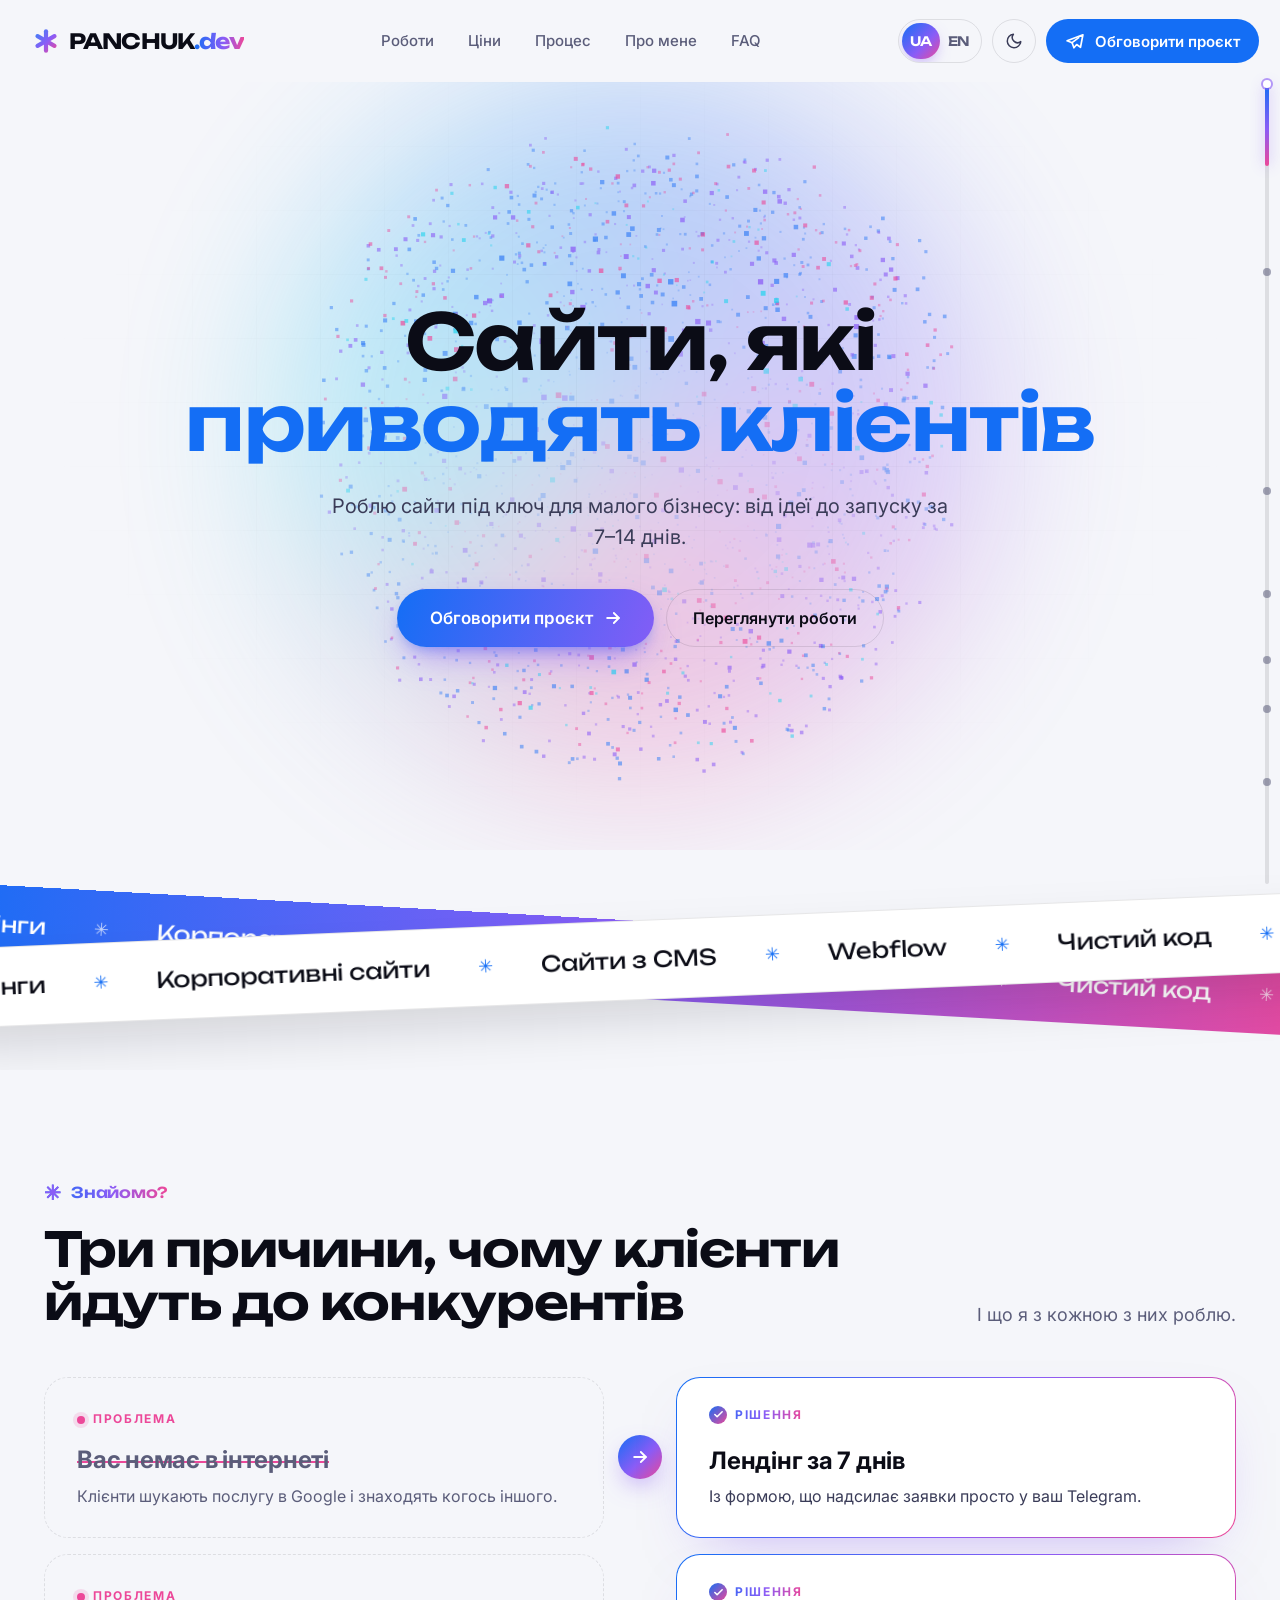
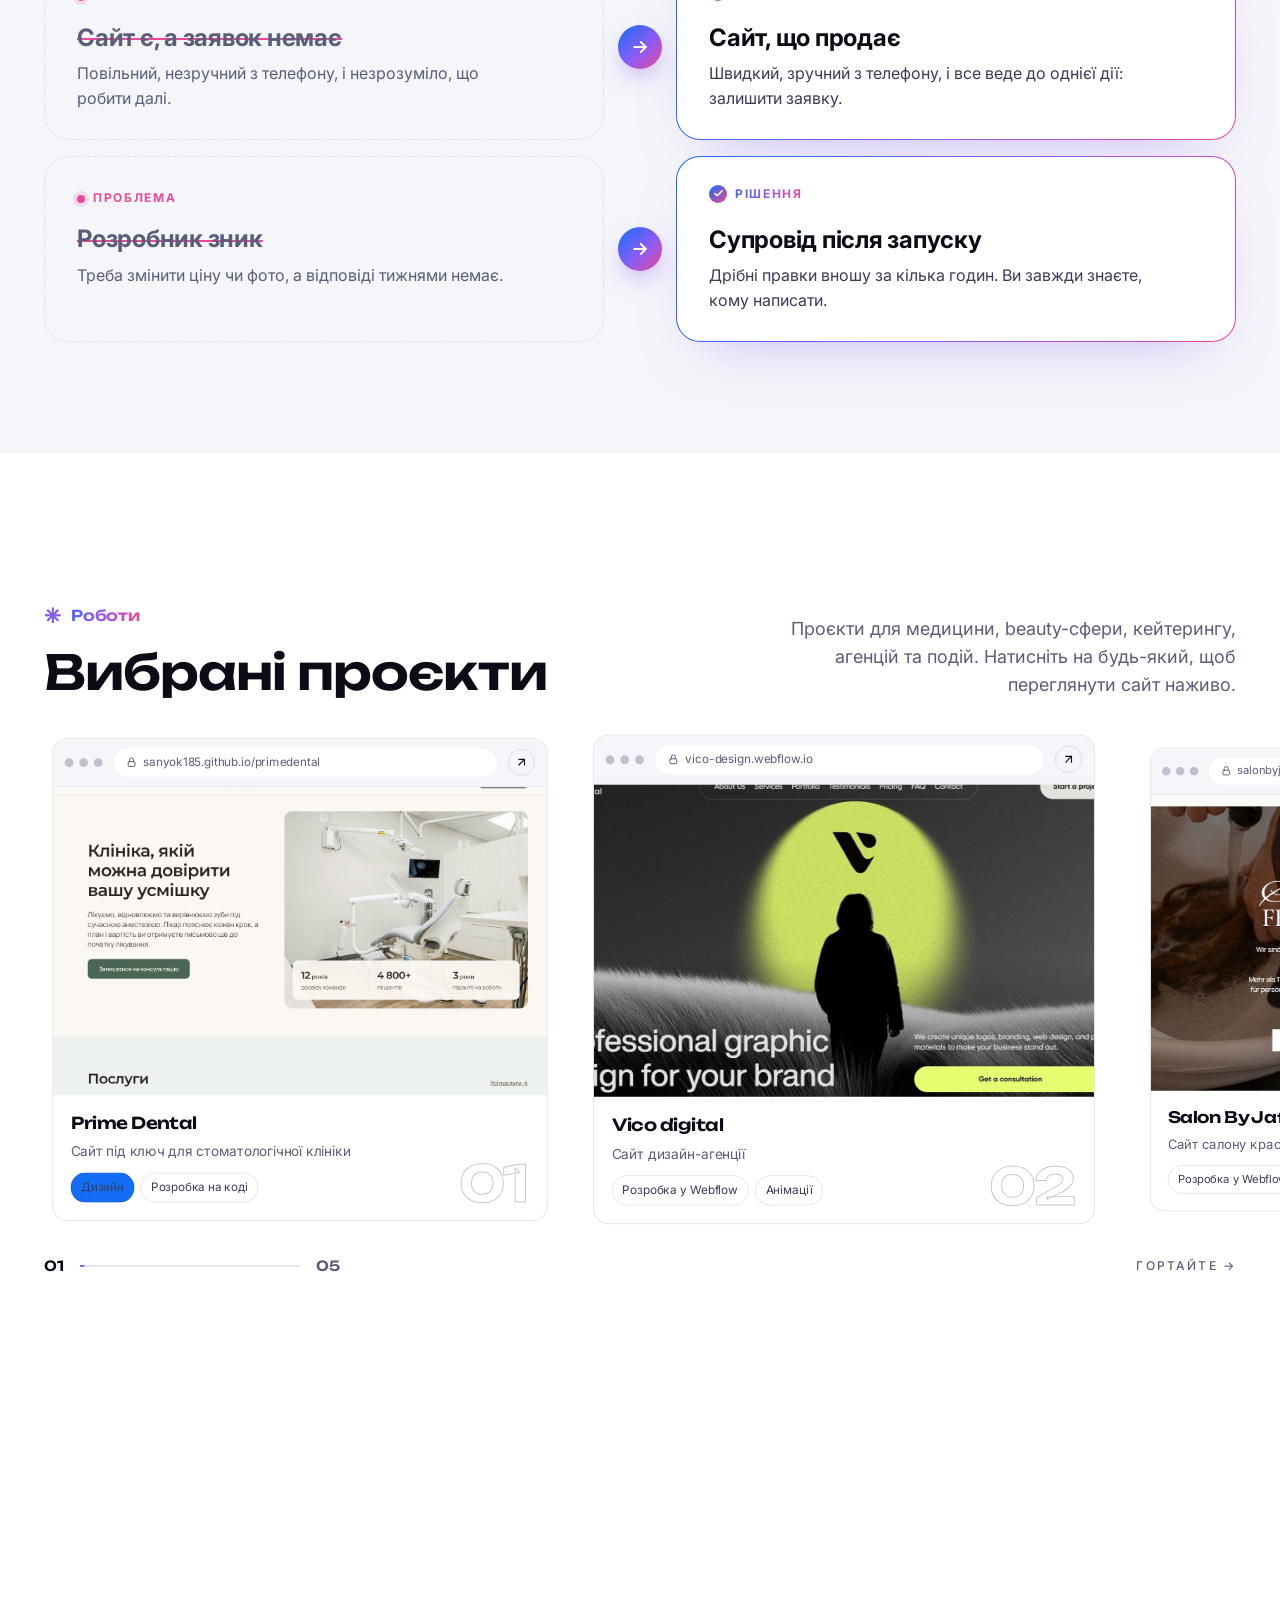
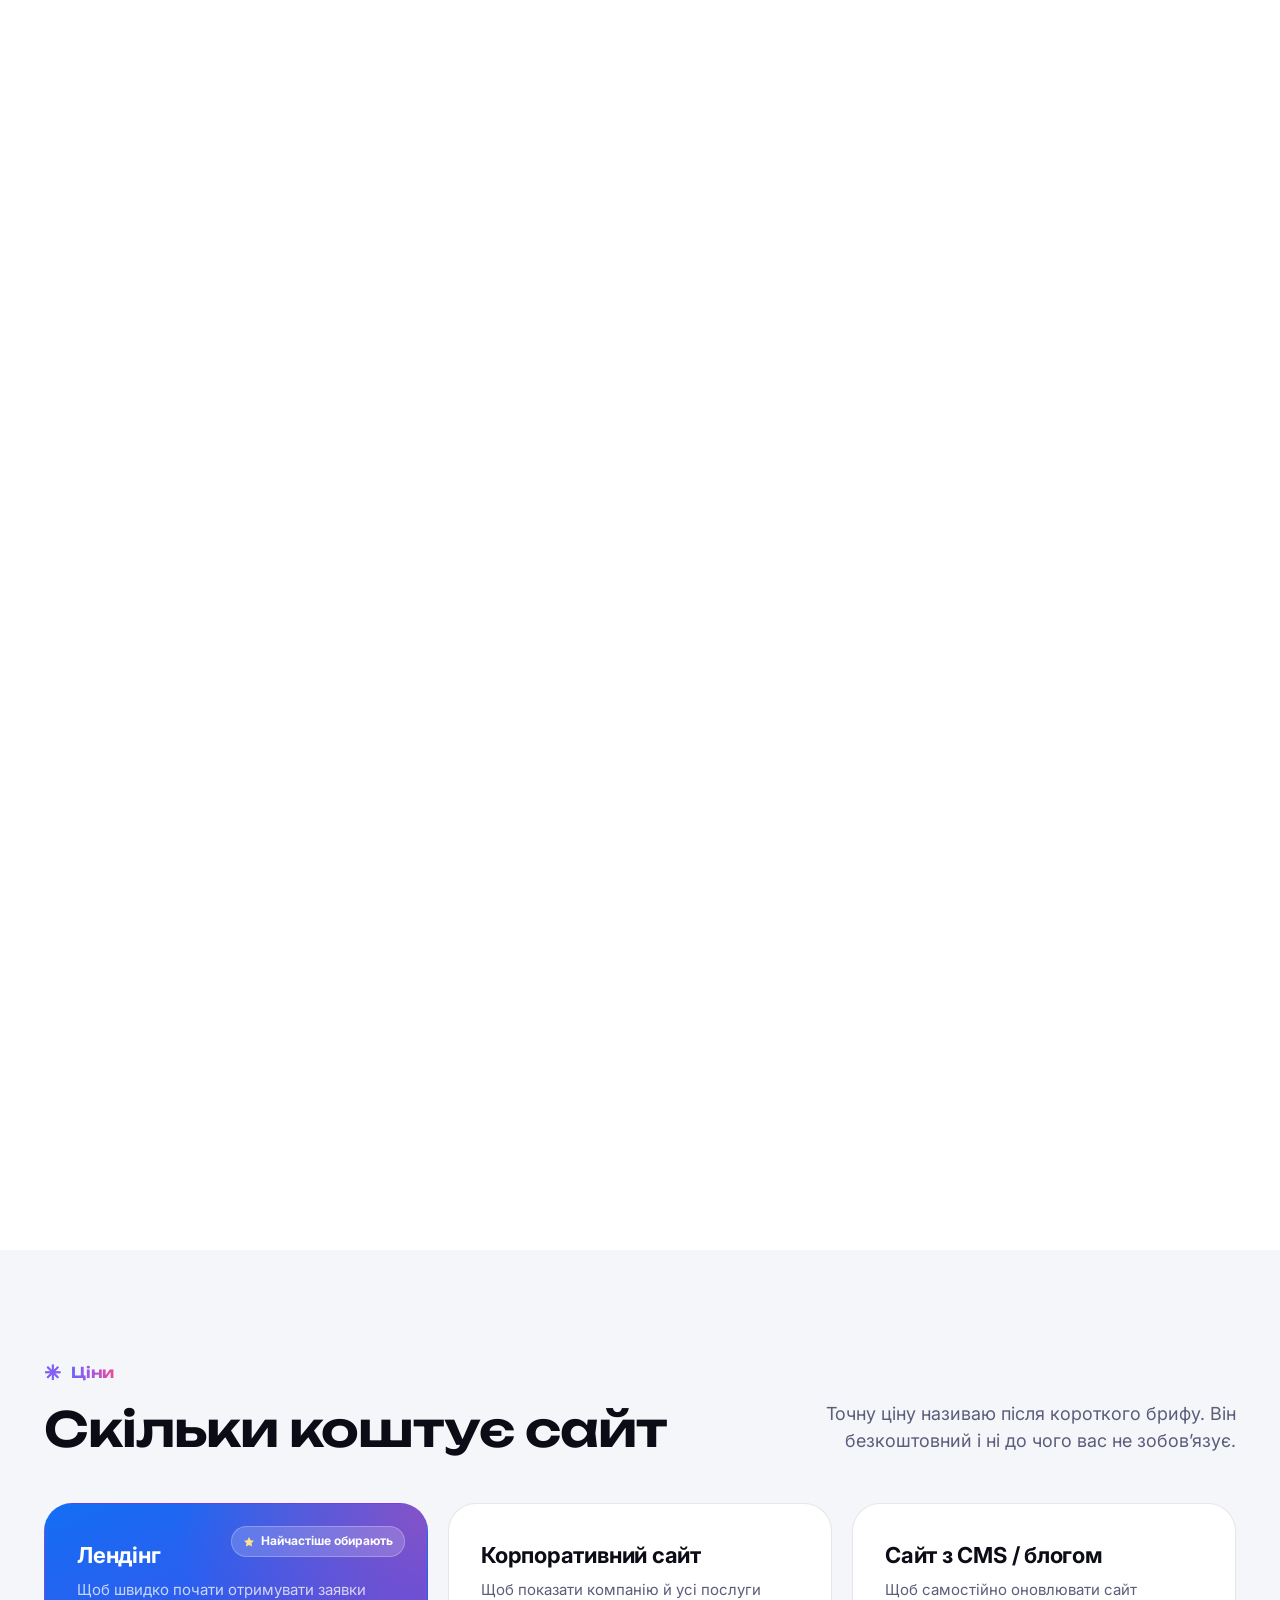
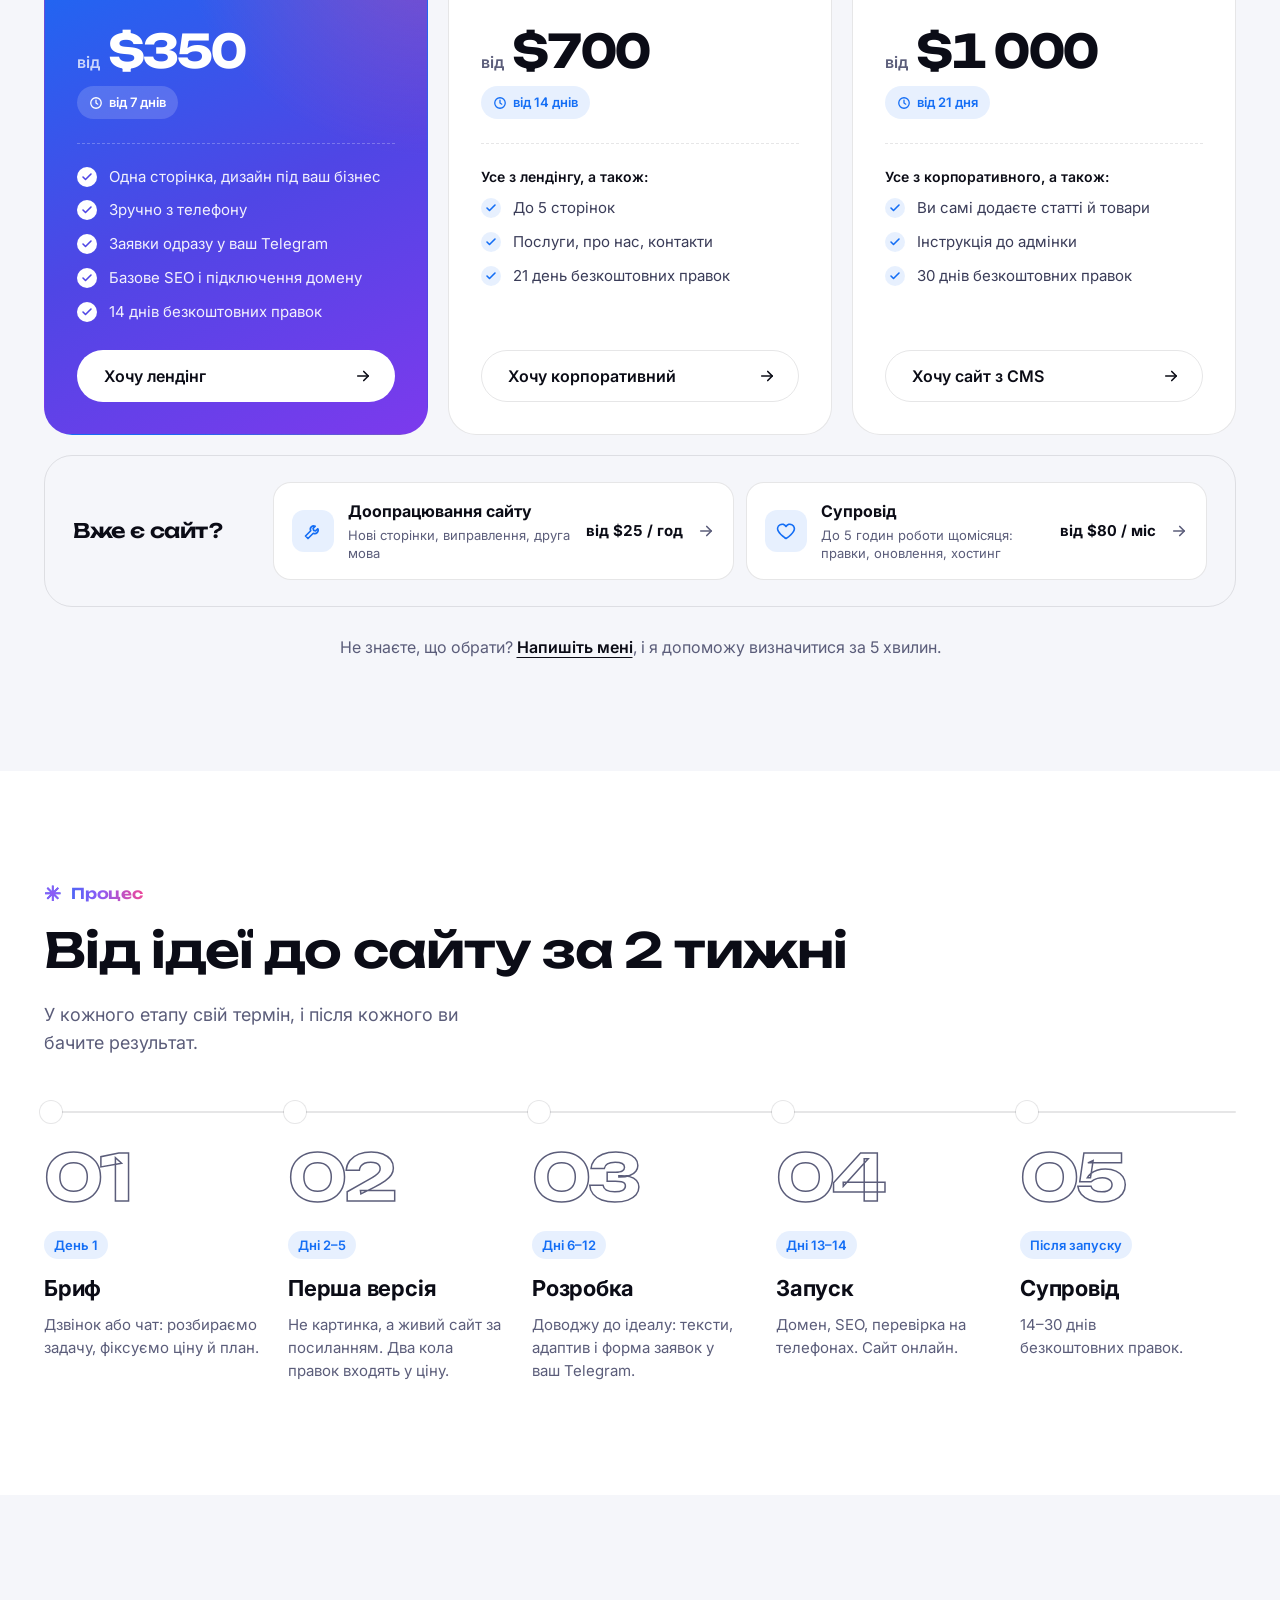
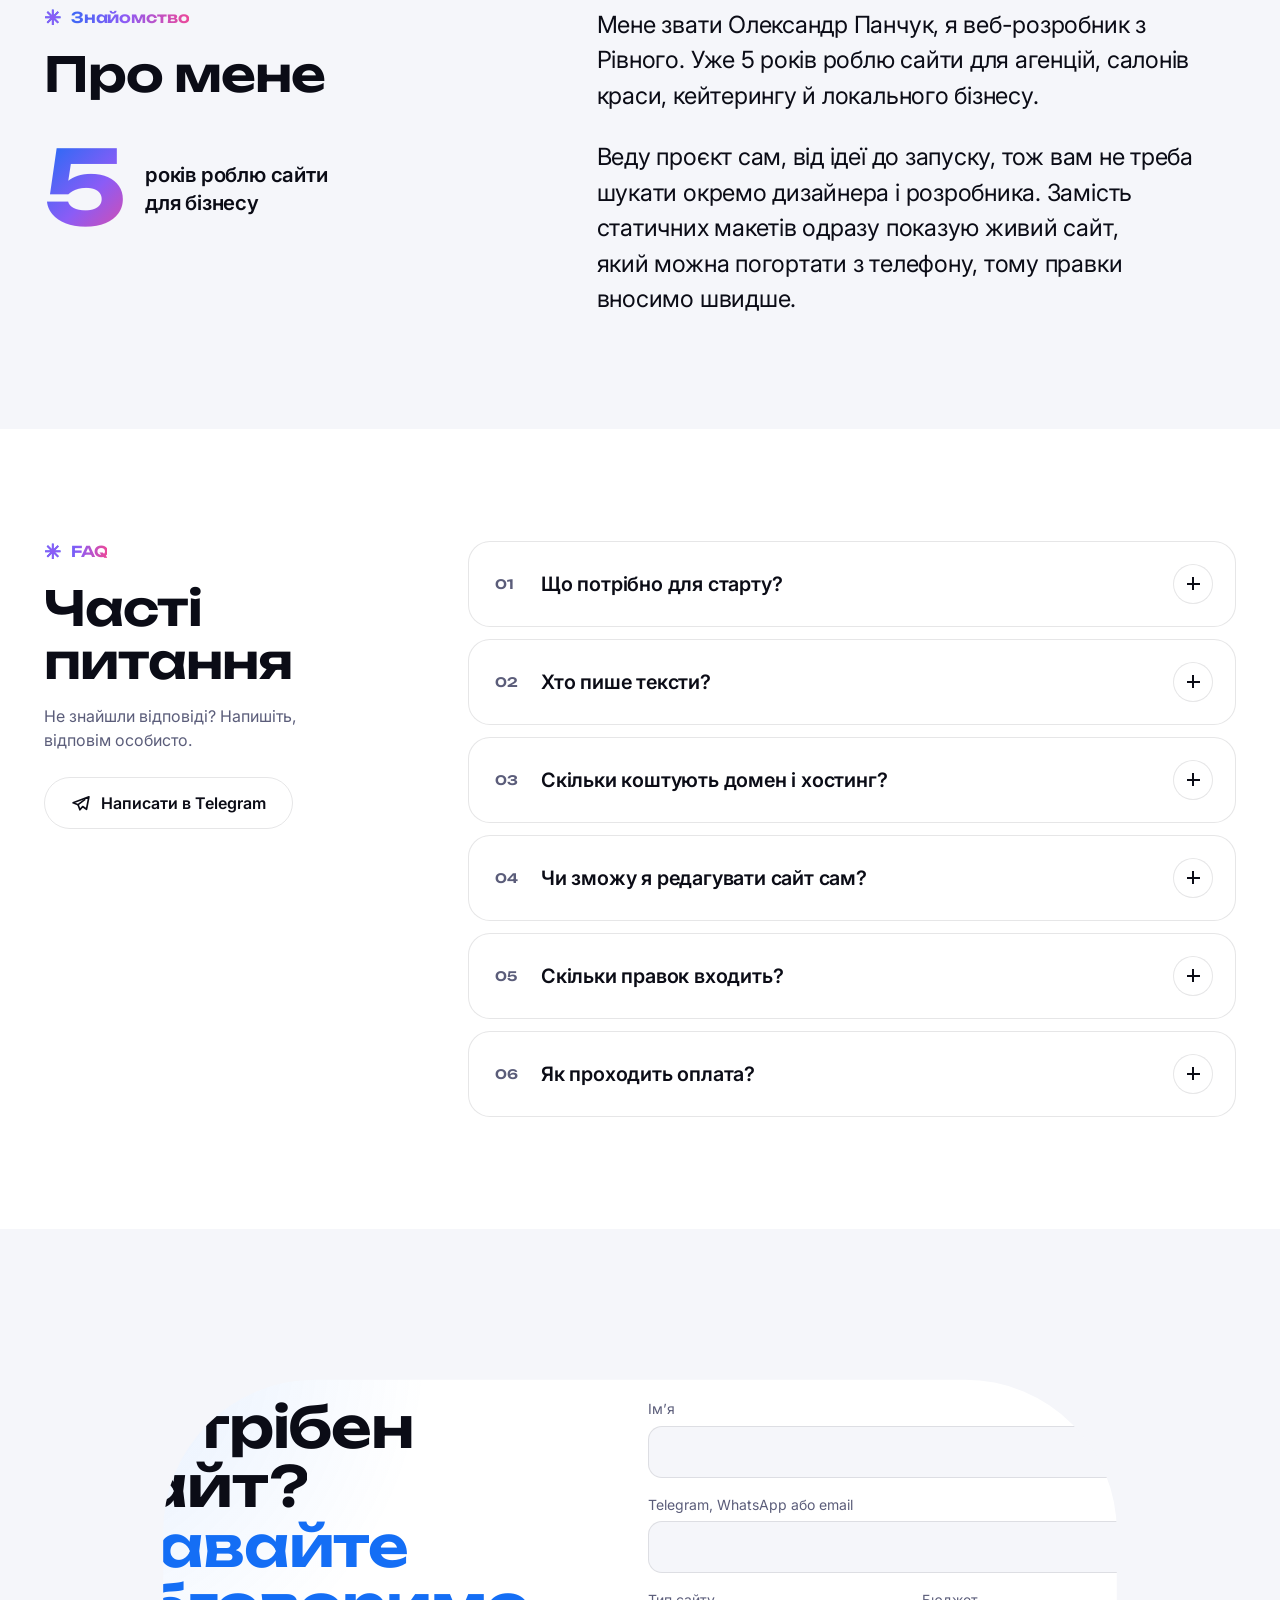
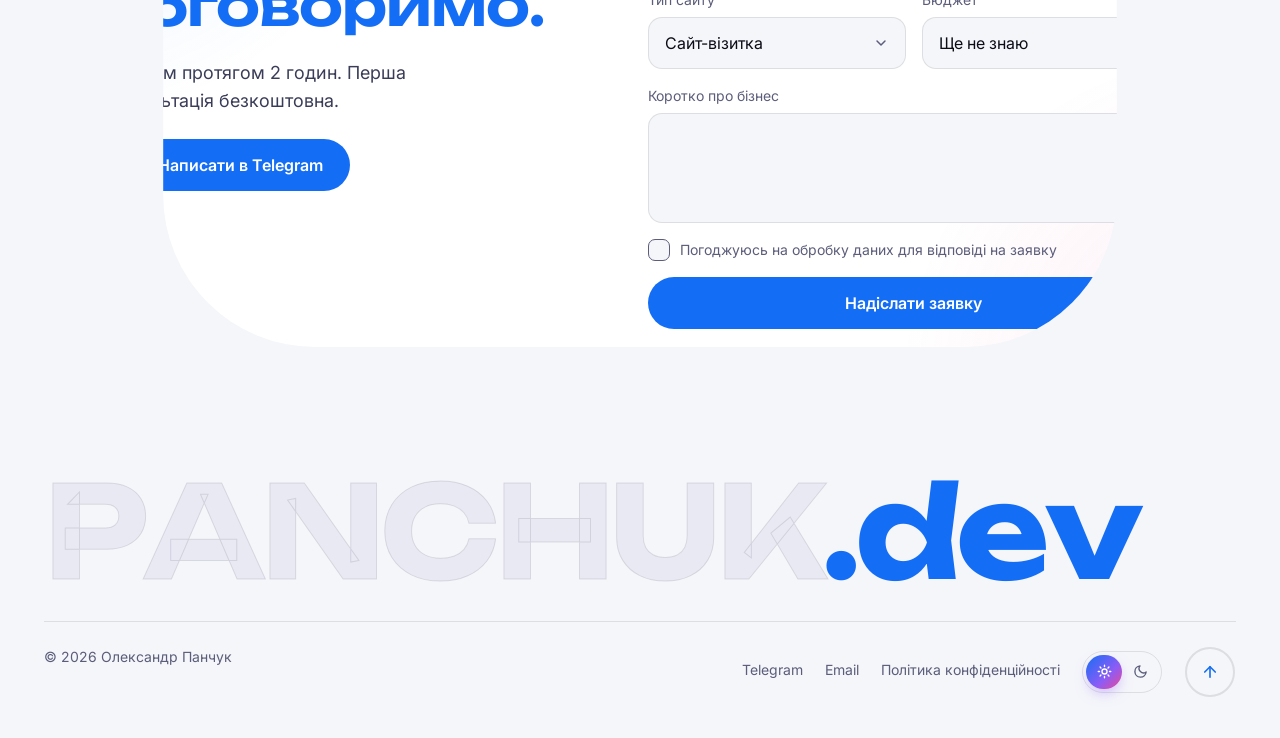
==== index.html @ bd6e777d "Section subtitles aligned to the right edge on desktop Co-Authored-By: Claude Opus 5.5 <noreply@anth" ====
<!doctype html>
<html lang="uk">
  <head>
    <meta charset="utf-8" />
    <meta name="viewport" content="width=device-width, initial-scale=1" />
    <title>Сайти для малого бізнесу під ключ | PANCHUK.dev</title>
    <meta
      name="description"
      content="Розробка сайтів під ключ для бізнесу: лендінги, корпоративні сайти та сайти з CMS на Webflow або чистому коді."
    />
    <meta property="og:title" content="Сайти для малого бізнесу під ключ | PANCHUK.dev" />
    <meta
      property="og:description"
      content="Розробка сайтів під ключ для бізнесу: лендінги, корпоративні сайти та сайти з CMS на Webflow або чистому коді."
    />
    <meta property="og:type" content="website" />
    <link rel="canonical" href="https://panchuk.dev/" />
    <link rel="alternate" hreflang="uk" href="https://panchuk.dev/" />
    <link rel="alternate" hreflang="en" href="https://panchuk.dev/en/" />
    <script>
      if (!matchMedia("(prefers-reduced-motion: reduce)").matches) {
        document.documentElement.classList.add("fx");
        if (matchMedia("(hover: hover) and (pointer: fine)").matches) document.documentElement.classList.add("fx-sb");
        // Прелоадер — один раз за сесію; страховка, якщо скрипт не спрацює
        try {
          if (sessionStorage.getItem("pt")) {
            sessionStorage.removeItem("pt");
            document.documentElement.classList.add("fx-pt");
            setTimeout(function () { document.documentElement.classList.remove("fx-pt"); }, 4000);
          }
          if (!sessionStorage.getItem("pl")) {
            document.documentElement.classList.add("fx-pl");
            setTimeout(function () { document.documentElement.classList.remove("fx-pl"); }, 7000);
          }
        } catch (e) {}
      }
    </script>
    <link rel="icon" type="image/png" sizes="32x32" href="favicon-32.png" />
    <link rel="icon" type="image/svg+xml" href="favicon.svg" />
    <link rel="apple-touch-icon" href="apple-touch-icon.png" />
    <meta name="theme-color" content="#0b0c16" />
    <link rel="preconnect" href="https://fonts.googleapis.com" />
    <link rel="preconnect" href="https://fonts.gstatic.com" crossorigin />
    <link
      href="https://fonts.googleapis.com/css2?family=Inter:wght@400;500;600;700&family=Unbounded:wght@500;600;700&display=swap"
      rel="stylesheet"
    />
    <link rel="stylesheet" href="css/style.css?v=202611261440" />
    <link rel="stylesheet" href="css/fx.css?v=202611261440" />
    <link rel="stylesheet" href="css/fx-pro.css?v=202611261440" />
  </head>
  <body>
    <div class="pl" aria-hidden="true">
      <div class="pl-c1">
        <svg class="pl-star" viewBox="0 0 40 40"><defs><linearGradient id="pl-g" x1="4" y1="4" x2="36" y2="36" gradientUnits="userSpaceOnUse"><stop offset="0" stop-color="#3b82f6"/><stop offset=".55" stop-color="#8b5cf6"/><stop offset="1" stop-color="#ec4899"/></linearGradient></defs><g fill="none" stroke="url(#pl-g)" stroke-width="6.5" stroke-linecap="round"><path pathLength="1" d="M20 5v30"/><path pathLength="1" d="M7 12.5l26 15"/><path pathLength="1" d="M7 27.5l26-15"/></g></svg>
        <div class="pl-logo"><span>P</span><span>A</span><span>N</span><span>C</span><span>H</span><span>U</span><span>K</span><span class="pl-dev">.</span><span class="pl-dev">d</span><span class="pl-dev">e</span><span class="pl-dev">v</span></div>
        <div class="pl-line"><span data-pl-line></span></div>
      </div>
    </div>
    <div class="pf light" id="pf">
      <!-- Тема ставиться до першого рендеру, щоб не було спалаху -->
      <script>
        // Якщо користувач ще не обирав тему вручну — беремо системну
        (function () {
          var saved = null;
          try {
            saved = localStorage.getItem("theme");
          } catch (e) {}
          var dark = saved ? saved === "dark" : matchMedia("(prefers-color-scheme: dark)").matches;
          if (dark) document.getElementById("pf").classList.replace("light", "dark");
        })();
      </script>
      <header class="hdr">
        <div class="wrap hdr-in">
          <a class="logo" href="#top" aria-label="Oleksandr Panchuk">
            <svg class="logo-mark" viewBox="0 0 40 40" aria-hidden="true"><defs><linearGradient id="lg-g" x1="4" y1="4" x2="36" y2="36" gradientUnits="userSpaceOnUse"><stop offset="0" stop-color="#3b82f6"/><stop offset=".55" stop-color="#8b5cf6"/><stop offset="1" stop-color="#ec4899"/></linearGradient></defs><g stroke="url(#lg-g)" stroke-width="6.5" stroke-linecap="round"><path d="M20 5v30"/><path d="M7 12.5l26 15"/><path d="M7 27.5l26-15"/></g></svg>
            <span class="logo-word">PANCHUK<span class="dot-dev">.dev</span></span>
          </a>
          <nav class="nav" aria-label="Main">
            <a href="#works">Роботи</a><a href="#prices">Ціни</a><a href="#process">Процес</a
            ><a href="#about">Про мене</a><a href="#faq">FAQ</a>
          </nav>
          <div class="tools">
            <a class="tool lang" href="en/index.html" aria-label="Switch to English" data-lang="ua">
              <span class="lang-thumb" aria-hidden="true"></span><span class="lang-opt is-on">UA</span
              ><span class="lang-opt">EN</span>
            </a>
            <button class="tool icon" type="button" data-theme-toggle aria-label="Перемкнути тему">
              <svg
                class="i-sun"
                width="18"
                height="18"
                viewBox="0 0 24 24"
                fill="none"
                stroke="currentColor"
                stroke-width="2"
                stroke-linecap="round"
                stroke-linejoin="round"
                aria-hidden="true"
              >
                <circle cx="12" cy="12" r="4"></circle>
                <path
                  d="M12 2v2M12 20v2M4.9 4.9l1.4 1.4M17.7 17.7l1.4 1.4M2 12h2M20 12h2M4.9 19.1l1.4-1.4M17.7 6.3l1.4-1.4"
                ></path>
              </svg>
              <svg
                class="i-moon"
                width="18"
                height="18"
                viewBox="0 0 24 24"
                fill="none"
                stroke="currentColor"
                stroke-width="2"
                stroke-linecap="round"
                stroke-linejoin="round"
                aria-hidden="true"
              >
                <path d="M21 12.8A9 9 0 1 1 11.2 3a7 7 0 0 0 9.8 9.8z"></path>
              </svg>
            </button>
            <a
              class="btn btn-primary btn-sm hdr-cta"
              href="#contact"
              data-lead-open
            >
              <svg
                width="20"
                height="20"
                viewBox="0 0 24 24"
                fill="none"
                stroke="currentColor"
                stroke-width="2"
                stroke-linecap="round"
                stroke-linejoin="round"
                aria-hidden="true"
              >
                <path d="M21.5 4.5 2.5 11.8l6 2.2 2.2 6.2 3.3-4 4.6 3.3z"></path>
                <path d="m8.5 14 8-6"></path>
              </svg>
              <span>Обговорити проєкт</span>
            </a>
            <button
              class="tool icon burger"
              type="button"
              data-menu-toggle
              aria-expanded="false"
              aria-controls="mnav"
              aria-label="Відкрити меню"
              data-label-close="Закрити меню"
            >
              <span class="burger-lines" aria-hidden="true"><i></i><i></i></span>
            </button>
          </div>
        </div>
      </header>
      <nav class="mnav" id="mnav" aria-label="Мобільне меню" inert>
        <div class="mnav-in">
          <ul class="mnav-list">
            <li style="--i: 0">
              <a class="mnav-link" href="#works"><span class="mnav-t">Роботи</span></a>
            </li>
            <li style="--i: 1">
              <a class="mnav-link" href="#prices"><span class="mnav-t">Ціни</span></a>
            </li>
            <li style="--i: 2">
              <a class="mnav-link" href="#process"><span class="mnav-t">Процес</span></a>
            </li>
            <li style="--i: 3">
              <a class="mnav-link" href="#about"><span class="mnav-t">Про мене</span></a>
            </li>
            <li style="--i: 4">
              <a class="mnav-link" href="#faq"><span class="mnav-t">FAQ</span></a>
            </li>
            <li style="--i: 5">
              <a class="mnav-link" href="#contact"><span class="mnav-t">Контакти</span></a>
            </li>
          </ul>
          <div class="mnav-foot">
            <a class="btn btn-primary mnav-cta" href="#contact" data-lead-open>
              <svg width="20" height="20" viewBox="0 0 24 24" fill="none" stroke="currentColor" stroke-width="2" stroke-linecap="round" stroke-linejoin="round" aria-hidden="true"><path d="M21.5 4.5 2.5 11.8l6 2.2 2.2 6.2 3.3-4 4.6 3.3z"></path><path d="m8.5 14 8-6"></path></svg>
              <span>Обговорити проєкт</span>
            </a>
            <div class="mnav-row">
              <a class="tool lang" href="en/index.html" aria-label="Switch to English" data-lang="ua">
                <span class="lang-thumb" aria-hidden="true"></span><span class="lang-opt is-on">UA</span
                ><span class="lang-opt">EN</span>
              </a>
              <button class="tool icon" type="button" data-theme-toggle aria-label="Перемкнути тему">
                  <svg
                    class="i-sun"
                    width="18"
                    height="18"
                    viewBox="0 0 24 24"
                    fill="none"
                    stroke="currentColor"
                    stroke-width="2"
                    stroke-linecap="round"
                    stroke-linejoin="round"
                    aria-hidden="true"
                  >
                    <circle cx="12" cy="12" r="4"></circle>
                    <path
                      d="M12 2v2M12 20v2M4.9 4.9l1.4 1.4M17.7 17.7l1.4 1.4M2 12h2M20 12h2M4.9 19.1l1.4-1.4M17.7 6.3l1.4-1.4"
                    ></path>
                  </svg>
                  <svg
                    class="i-moon"
                    width="18"
                    height="18"
                    viewBox="0 0 24 24"
                    fill="none"
                    stroke="currentColor"
                    stroke-width="2"
                    stroke-linecap="round"
                    stroke-linejoin="round"
                    aria-hidden="true"
                  >
                    <path d="M21 12.8A9 9 0 1 1 11.2 3a7 7 0 0 0 9.8 9.8z"></path>
                  </svg>
                </button>
            </div>
          </div>
        </div>
      </nav>
      <main id="top">
        <section class="hero">
          <div class="hero-grid" aria-hidden="true"></div>
          <div class="wrap hero-in">
            <div class="hero-copy">
              <h1 class="display h1">Сайти, які <span class="acc">приводять клієнтів</span></h1>
              <p class="lead">
                Роблю сайти під ключ для малого бізнесу: від ідеї до запуску за 7–14 днів.
              </p>
              <div class="hero-btns">
                <a class="btn btn-primary btn-hero" href="#contact" data-lead-open>
                  <span>Обговорити проєкт</span>
                  <span class="btn-hero-arr"><svg width="20" height="20" viewBox="0 0 24 24" fill="none" stroke="currentColor" stroke-width="2.2" stroke-linecap="round" stroke-linejoin="round" aria-hidden="true"><path d="M5 12h14"></path><path d="m13 6 6 6-6 6"></path></svg></span>
                </a>
                <a class="btn btn-ghost" href="#works">Переглянути роботи</a>
              </div>
            </div>
          </div>
        </section>
        <div class="marquee" aria-hidden="true">
          <div class="marquee-track">
            <span class="marquee-item">Лендінги</span><span class="marquee-item">Корпоративні сайти</span
            ><span class="marquee-item">Сайти з CMS</span><span class="marquee-item">Webflow</span
            ><span class="marquee-item">Чистий код</span><span class="marquee-item">UA / EN</span
            ><span class="marquee-item">Лендінги</span><span class="marquee-item">Корпоративні сайти</span
            ><span class="marquee-item">Сайти з CMS</span><span class="marquee-item">Webflow</span
            ><span class="marquee-item">Чистий код</span><span class="marquee-item">UA / EN</span>
          </div>
        </div>
        <section class="sec">
          <div class="wrap">
            <div class="head">
              <div>
                <div class="tag">Знайомо?</div>
                <h2 class="display h2">Три причини, чому клієнти йдуть до конкурентів</h2>
              </div>
              <p class="sub">І що я з кожною з них роблю.</p>
            </div>
            <div class="ps">
              <div class="ps-row">
                <div class="ps-problem">
                  <span class="ps-k">Проблема</span>
                  <h3 class="ps-t"><span>Вас немає в інтернеті</span></h3>
                  <p>Клієнти шукають послугу в Google і знаходять когось іншого.</p>
                </div>
                <div class="ps-arrow" aria-hidden="true"><span><svg width="20" height="20" viewBox="0 0 24 24" fill="none" stroke="currentColor" stroke-width="2.2" stroke-linecap="round" stroke-linejoin="round" aria-hidden="true"><path d="M5 12h14"></path><path d="m13 6 6 6-6 6"></path></svg></span></div>
                <div class="ps-solution">
                  <span class="ps-k">Рішення</span>
                  <h3 class="ps-t">Лендінг за 7 днів</h3>
                  <p>Із формою, що надсилає заявки просто у ваш Telegram.</p>
                </div>
              </div>
              <div class="ps-row">
                <div class="ps-problem">
                  <span class="ps-k">Проблема</span>
                  <h3 class="ps-t"><span>Сайт є, а заявок немає</span></h3>
                  <p>Повільний, незручний з телефону, і незрозуміло, що робити далі.</p>
                </div>
                <div class="ps-arrow" aria-hidden="true"><span><svg width="20" height="20" viewBox="0 0 24 24" fill="none" stroke="currentColor" stroke-width="2.2" stroke-linecap="round" stroke-linejoin="round" aria-hidden="true"><path d="M5 12h14"></path><path d="m13 6 6 6-6 6"></path></svg></span></div>
                <div class="ps-solution">
                  <span class="ps-k">Рішення</span>
                  <h3 class="ps-t">Сайт, що продає</h3>
                  <p>Швидкий, зручний з телефону, і все веде до однієї дії: залишити заявку.</p>
                </div>
              </div>
              <div class="ps-row">
                <div class="ps-problem">
                  <span class="ps-k">Проблема</span>
                  <h3 class="ps-t"><span>Розробник зник</span></h3>
                  <p>Треба змінити ціну чи фото, а відповіді тижнями немає.</p>
                </div>
                <div class="ps-arrow" aria-hidden="true"><span><svg width="20" height="20" viewBox="0 0 24 24" fill="none" stroke="currentColor" stroke-width="2.2" stroke-linecap="round" stroke-linejoin="round" aria-hidden="true"><path d="M5 12h14"></path><path d="m13 6 6 6-6 6"></path></svg></span></div>
                <div class="ps-solution">
                  <span class="ps-k">Рішення</span>
                  <h3 class="ps-t">Супровід після запуску</h3>
                  <p>Дрібні правки вношу за кілька годин. Ви завжди знаєте, кому написати.</p>
                </div>
              </div>
            </div>
          </div>
        </section>
        <section class="sec sec-2" id="works">
          <div class="wrap">
            <div class="head">
              <div>
                <div class="tag">Роботи</div>
                <h2 class="display h2">Вибрані проєкти</h2>
              </div>
              <p class="sub">Проєкти для медицини, beauty-сфери, кейтерингу, агенцій та подій. Натисніть на будь-який, щоб переглянути сайт наживо.</p>
            </div>
            <div class="wins" data-works>
              <a
                class="win"
                href="https://sanyok185.github.io/primedental/"
                target="_blank"
                rel="noopener"
                aria-label="Відкрити сайт: Prime Dental"
              >
                <div class="win-bar">
                  <div class="win-dots" aria-hidden="true"><span></span> <span></span> <span></span></div>
                  <div class="win-url">
                    <svg
                      width="12"
                      height="12"
                      viewBox="0 0 24 24"
                      fill="none"
                      stroke="currentColor"
                      stroke-width="2"
                      stroke-linecap="round"
                      stroke-linejoin="round"
                      aria-hidden="true"
                    >
                      <rect x="5" y="11" width="14" height="10" rx="2"></rect>
                      <path d="M8 11V7a4 4 0 0 1 8 0v4"></path>
                    </svg>
                    sanyok185.github.io/primedental
                  </div>
                  <span class="win-go" aria-hidden="true">
                    <svg
                      width="14"
                      height="14"
                      viewBox="0 0 24 24"
                      fill="none"
                      stroke="currentColor"
                      stroke-width="2"
                      stroke-linecap="round"
                      stroke-linejoin="round"
                      aria-hidden="true"
                    >
                      <path d="M7 7h10v10"></path>
                      <path d="M7 17 17 7"></path>
                    </svg>
                  </span>
                </div>
                <div class="win-view">
                  <img
                    src="images/works/prime-dental.jpg"
                    alt=""
                    loading="lazy"
                    decoding="async"
                    width="1600"
                    height="1000"
                  />
                </div>
                <div class="win-info">
                  <div>
                    <h3 class="win-name">Prime Dental</h3>
                    <div class="win-cap">Сайт під ключ для стоматологічної клініки</div>
                    <div class="win-tags">
                      <span class="chip chip-acc">Дизайн</span><span class="chip">Розробка на коді</span>
                    </div>
                  </div>
                </div> </a
              ><a
                class="win"
                href="https://vico-design.webflow.io/"
                target="_blank"
                rel="noopener"
                aria-label="Відкрити сайт: Vico digital"
              >
                <div class="win-bar">
                  <div class="win-dots" aria-hidden="true"><span></span> <span></span> <span></span></div>
                  <div class="win-url">
                    <svg
                      width="12"
                      height="12"
                      viewBox="0 0 24 24"
                      fill="none"
                      stroke="currentColor"
                      stroke-width="2"
                      stroke-linecap="round"
                      stroke-linejoin="round"
                      aria-hidden="true"
                    >
                      <rect x="5" y="11" width="14" height="10" rx="2"></rect>
                      <path d="M8 11V7a4 4 0 0 1 8 0v4"></path>
                    </svg>
                    vico-design.webflow.io
                  </div>
                  <span class="win-go" aria-hidden="true">
                    <svg
                      width="14"
                      height="14"
                      viewBox="0 0 24 24"
                      fill="none"
                      stroke="currentColor"
                      stroke-width="2"
                      stroke-linecap="round"
                      stroke-linejoin="round"
                      aria-hidden="true"
                    >
                      <path d="M7 7h10v10"></path>
                      <path d="M7 17 17 7"></path>
                    </svg>
                  </span>
                </div>
                <div class="win-view">
                  <img src="images/works/vico.jpg" alt="" loading="lazy" decoding="async" width="1600" height="1000" />
                </div>
                <div class="win-info">
                  <div>
                    <h3 class="win-name">Vico digital</h3>
                    <div class="win-cap">Сайт дизайн-агенції</div>
                    <div class="win-tags">
                      <span class="chip">Розробка у Webflow</span><span class="chip">Анімації</span>
                    </div>
                  </div>
                </div> </a
              ><a
                class="win"
                href="https://www.salonbyjafa-friseur.de/"
                target="_blank"
                rel="noopener"
                aria-label="Відкрити сайт: Salon By Jafa"
              >
                <div class="win-bar">
                  <div class="win-dots" aria-hidden="true"><span></span> <span></span> <span></span></div>
                  <div class="win-url">
                    <svg
                      width="12"
                      height="12"
                      viewBox="0 0 24 24"
                      fill="none"
                      stroke="currentColor"
                      stroke-width="2"
                      stroke-linecap="round"
                      stroke-linejoin="round"
                      aria-hidden="true"
                    >
                      <rect x="5" y="11" width="14" height="10" rx="2"></rect>
                      <path d="M8 11V7a4 4 0 0 1 8 0v4"></path>
                    </svg>
                    salonbyjafa-friseur.de
                  </div>
                  <span class="win-go" aria-hidden="true">
                    <svg
                      width="14"
                      height="14"
                      viewBox="0 0 24 24"
                      fill="none"
                      stroke="currentColor"
                      stroke-width="2"
                      stroke-linecap="round"
                      stroke-linejoin="round"
                      aria-hidden="true"
                    >
                      <path d="M7 7h10v10"></path>
                      <path d="M7 17 17 7"></path>
                    </svg>
                  </span>
                </div>
                <div class="win-view">
                  <img
                    src="images/works/salon-by-jafa.jpg"
                    alt=""
                    loading="lazy"
                    decoding="async"
                    width="1600"
                    height="1000"
                  />
                </div>
                <div class="win-info">
                  <div>
                    <h3 class="win-name">Salon By Jafa</h3>
                    <div class="win-cap">Сайт салону краси</div>
                    <div class="win-tags">
                      <span class="chip">Розробка у Webflow</span><span class="chip">CMS</span
                      ><span class="chip">Анімації</span><span class="chip">Свій код</span>
                    </div>
                  </div>
                </div> </a
              ><a
                class="win"
                href="https://summit-nexus.webflow.io/"
                target="_blank"
                rel="noopener"
                aria-label="Відкрити сайт: Nexus Summit"
              >
                <div class="win-bar">
                  <div class="win-dots" aria-hidden="true"><span></span> <span></span> <span></span></div>
                  <div class="win-url">
                    <svg
                      width="12"
                      height="12"
                      viewBox="0 0 24 24"
                      fill="none"
                      stroke="currentColor"
                      stroke-width="2"
                      stroke-linecap="round"
                      stroke-linejoin="round"
                      aria-hidden="true"
                    >
                      <rect x="5" y="11" width="14" height="10" rx="2"></rect>
                      <path d="M8 11V7a4 4 0 0 1 8 0v4"></path>
                    </svg>
                    summit-nexus.webflow.io
                  </div>
                  <span class="win-go" aria-hidden="true">
                    <svg
                      width="14"
                      height="14"
                      viewBox="0 0 24 24"
                      fill="none"
                      stroke="currentColor"
                      stroke-width="2"
                      stroke-linecap="round"
                      stroke-linejoin="round"
                      aria-hidden="true"
                    >
                      <path d="M7 7h10v10"></path>
                      <path d="M7 17 17 7"></path>
                    </svg>
                  </span>
                </div>
                <div class="win-view">
                  <img
                    src="images/works/nexus-summit.jpg"
                    alt=""
                    loading="lazy"
                    decoding="async"
                    width="1600"
                    height="1000"
                  />
                </div>
                <div class="win-info">
                  <div>
                    <h3 class="win-name">Nexus Summit</h3>
                    <div class="win-cap">Лендінг AI-конференції</div>
                    <div class="win-tags">
                      <span class="chip">Розробка у Webflow</span><span class="chip">Анімації</span>
                    </div>
                  </div>
                </div> </a
              ><a
                class="win"
                href="https://www.meisterkueche-reichard.de/bestellseite"
                target="_blank"
                rel="noopener"
                aria-label="Відкрити сайт: Meisterküche"
              >
                <div class="win-bar">
                  <div class="win-dots" aria-hidden="true"><span></span> <span></span> <span></span></div>
                  <div class="win-url">
                    <svg
                      width="12"
                      height="12"
                      viewBox="0 0 24 24"
                      fill="none"
                      stroke="currentColor"
                      stroke-width="2"
                      stroke-linecap="round"
                      stroke-linejoin="round"
                      aria-hidden="true"
                    >
                      <rect x="5" y="11" width="14" height="10" rx="2"></rect>
                      <path d="M8 11V7a4 4 0 0 1 8 0v4"></path>
                    </svg>
                    meisterkueche-reichard.de
                  </div>
                  <span class="win-go" aria-hidden="true">
                    <svg
                      width="14"
                      height="14"
                      viewBox="0 0 24 24"
                      fill="none"
                      stroke="currentColor"
                      stroke-width="2"
                      stroke-linecap="round"
                      stroke-linejoin="round"
                      aria-hidden="true"
                    >
                      <path d="M7 7h10v10"></path>
                      <path d="M7 17 17 7"></path>
                    </svg>
                  </span>
                </div>
                <div class="win-view">
                  <img
                    src="images/works/meisterkueche.jpg"
                    alt=""
                    loading="lazy"
                    decoding="async"
                    width="1600"
                    height="1000"
                  />
                </div>
                <div class="win-info">
                  <div>
                    <h3 class="win-name">Meisterküche</h3>
                    <div class="win-cap">Платформа замовлень для кейтерингу</div>
                    <div class="win-tags">
                      <span class="chip">Розробка у Webflow</span><span class="chip">CMS</span
                      ><span class="chip">Багатокрокова форма</span>
                    </div>
                  </div>
                </div>
              </a>
            </div>
          </div>
        </section>
        <section class="sec" id="prices">
          <div class="wrap">
            <div class="head">
              <div>
                <div class="tag">Ціни</div>
                <h2 class="display h2">Скільки коштує сайт</h2>
              </div>
              <p class="sub">
                Точну ціну називаю після короткого брифу. Він безкоштовний і ні до чого вас не зобов’язує.
              </p>
            </div>
            <div class="prices">
              <div class="price hot">
                <span class="price-pop"><svg width="12" height="12" viewBox="0 0 24 24" fill="currentColor" aria-hidden="true"><path d="m12 2 3.1 6.3 6.9 1-5 4.9 1.2 6.8L12 17.8 5.8 21l1.2-6.8-5-4.9 6.9-1z"></path></svg>Найчастіше обирають</span>
                <h3 class="price-name">Лендінг</h3>
                <p class="price-for">Щоб швидко почати отримувати заявки</p>
                <div class="price-sum"><small>від</small><span class="price-num">$350</span></div>
                <span class="price-term"><svg width="14" height="14" viewBox="0 0 24 24" fill="none" stroke="currentColor" stroke-width="2.2" stroke-linecap="round" stroke-linejoin="round" aria-hidden="true"><circle cx="12" cy="12" r="9"></circle><path d="M12 7v5l3 2"></path></svg>від 7 днів</span>
                <ul class="price-list">
                  <li>Одна сторінка, дизайн під ваш бізнес</li>
                  <li>Зручно з телефону</li>
                  <li>Заявки одразу у ваш Telegram</li>
                  <li>Базове SEO і підключення домену</li>
                  <li>14 днів безкоштовних правок</li>
                </ul>
                <a class="btn btn-primary price-cta" href="#contact" data-lead-open data-lead-type="Лендінг">
                  <span>Хочу лендінг</span><span class="price-cta-arr"><svg width="18" height="18" viewBox="0 0 24 24" fill="none" stroke="currentColor" stroke-width="2.2" stroke-linecap="round" stroke-linejoin="round" aria-hidden="true"><path d="M5 12h14"></path><path d="m13 6 6 6-6 6"></path></svg></span>
                </a>
              </div>
              <div class="price">
                <h3 class="price-name">Корпоративний сайт</h3>
                <p class="price-for">Щоб показати компанію й усі послуги</p>
                <div class="price-sum"><small>від</small><span class="price-num">$700</span></div>
                <span class="price-term"><svg width="14" height="14" viewBox="0 0 24 24" fill="none" stroke="currentColor" stroke-width="2.2" stroke-linecap="round" stroke-linejoin="round" aria-hidden="true"><circle cx="12" cy="12" r="9"></circle><path d="M12 7v5l3 2"></path></svg>від 14 днів</span>
                <p class="price-inc">Усе з лендінгу, а також:</p>
                <ul class="price-list">
                  <li>До 5 сторінок</li>
                  <li>Послуги, про нас, контакти</li>
                  <li>21 день безкоштовних правок</li>
                </ul>
                <a class="btn btn-ghost price-cta" href="#contact" data-lead-open data-lead-type="Корпоративний сайт">
                  <span>Хочу корпоративний</span><span class="price-cta-arr"><svg width="18" height="18" viewBox="0 0 24 24" fill="none" stroke="currentColor" stroke-width="2.2" stroke-linecap="round" stroke-linejoin="round" aria-hidden="true"><path d="M5 12h14"></path><path d="m13 6 6 6-6 6"></path></svg></span>
                </a>
              </div>
              <div class="price">
                <h3 class="price-name">Сайт з CMS / блогом</h3>
                <p class="price-for">Щоб самостійно оновлювати сайт</p>
                <div class="price-sum"><small>від</small><span class="price-num">$1 000</span></div>
                <span class="price-term"><svg width="14" height="14" viewBox="0 0 24 24" fill="none" stroke="currentColor" stroke-width="2.2" stroke-linecap="round" stroke-linejoin="round" aria-hidden="true"><circle cx="12" cy="12" r="9"></circle><path d="M12 7v5l3 2"></path></svg>від 21 дня</span>
                <p class="price-inc">Усе з корпоративного, а також:</p>
                <ul class="price-list">
                  <li>Ви самі додаєте статті й товари</li>
                  <li>Інструкція до адмінки</li>
                  <li>30 днів безкоштовних правок</li>
                </ul>
                <a class="btn btn-ghost price-cta" href="#contact" data-lead-open data-lead-type="Сайт з CMS / блогом">
                  <span>Хочу сайт з CMS</span><span class="price-cta-arr"><svg width="18" height="18" viewBox="0 0 24 24" fill="none" stroke="currentColor" stroke-width="2.2" stroke-linecap="round" stroke-linejoin="round" aria-hidden="true"><path d="M5 12h14"></path><path d="m13 6 6 6-6 6"></path></svg></span>
                </a>
              </div>
            </div>
            <div class="extras">
              <div class="extras-title">Вже є сайт?</div>
              <div class="extras-list">
                <a class="extra" href="#contact" data-lead-open data-lead-type="Доопрацювання">
                  <span class="extra-ic"><svg width="20" height="20" viewBox="0 0 24 24" fill="none" stroke="currentColor" stroke-width="2" stroke-linecap="round" stroke-linejoin="round" aria-hidden="true"><path d="M14.7 6.3a4 4 0 0 0-5.4 5.4L3 18l3 3 6.3-6.3a4 4 0 0 0 5.4-5.4l-2.6 2.6-2.4-.6-.6-2.4z"></path></svg></span>
                  <span class="extra-body"><span class="extra-name">Доопрацювання сайту</span><span class="extra-desc">Нові сторінки, виправлення, друга мова</span></span>
                  <span class="extra-sum">від $25 / год</span>
                  <span class="extra-go" aria-hidden="true"><svg width="18" height="18" viewBox="0 0 24 24" fill="none" stroke="currentColor" stroke-width="2.2" stroke-linecap="round" stroke-linejoin="round" aria-hidden="true"><path d="M5 12h14"></path><path d="m13 6 6 6-6 6"></path></svg></span>
                </a>
                <a class="extra" href="#contact" data-lead-open data-lead-type="Супровід">
                  <span class="extra-ic"><svg width="20" height="20" viewBox="0 0 24 24" fill="none" stroke="currentColor" stroke-width="2" stroke-linecap="round" stroke-linejoin="round" aria-hidden="true"><path d="M12 21s-7-4.4-9.3-9A5.3 5.3 0 0 1 12 6.6 5.3 5.3 0 0 1 21.3 12C19 16.6 12 21 12 21z"></path></svg></span>
                  <span class="extra-body"><span class="extra-name">Супровід</span><span class="extra-desc">До 5 годин роботи щомісяця: правки, оновлення, хостинг</span></span>
                  <span class="extra-sum">від $80 / міс</span>
                  <span class="extra-go" aria-hidden="true"><svg width="18" height="18" viewBox="0 0 24 24" fill="none" stroke="currentColor" stroke-width="2.2" stroke-linecap="round" stroke-linejoin="round" aria-hidden="true"><path d="M5 12h14"></path><path d="m13 6 6 6-6 6"></path></svg></span>
                </a>
              </div>
            </div>
            <p class="price-note">Не знаєте, що обрати? <a href="https://t.me/oleksandr_panchuk" target="_blank" rel="noopener">Напишіть мені</a>, і я допоможу визначитися за 5 хвилин.</p>
          </div>
        </section>
        <section class="sec sec-2" id="process">
          <div class="wrap">
            <div class="head">
              <div>
                <div class="tag">Процес</div>
                <h2 class="display h2">Від ідеї до сайту за 2 тижні</h2>
              </div>
              <p class="sub">У кожного етапу свій термін, і після кожного ви бачите результат.</p>
            </div>
            <ol class="timeline">
              <li class="tl">
                <span class="tl-num">01</span>
                <span class="tl-time">День 1</span>
                <h3 class="tl-t">Бриф</h3>
                <p class="tl-d">Дзвінок або чат: розбираємо задачу, фіксуємо ціну й план.</p>
              </li>
              <li class="tl">
                <span class="tl-num">02</span>
                <span class="tl-time">Дні 2–5</span>
                <h3 class="tl-t">Перша версія</h3>
                <p class="tl-d">Не картинка, а живий сайт за посиланням. Два кола правок входять у ціну.</p>
              </li>
              <li class="tl">
                <span class="tl-num">03</span>
                <span class="tl-time">Дні 6–12</span>
                <h3 class="tl-t">Розробка</h3>
                <p class="tl-d">Доводжу до ідеалу: тексти, адаптив і форма заявок у ваш Telegram.</p>
              </li>
              <li class="tl">
                <span class="tl-num">04</span>
                <span class="tl-time">Дні 13–14</span>
                <h3 class="tl-t">Запуск</h3>
                <p class="tl-d">Домен, SEO, перевірка на телефонах. Сайт онлайн.</p>
              </li>
              <li class="tl">
                <span class="tl-num">05</span>
                <span class="tl-time">Після запуску</span>
                <h3 class="tl-t">Супровід</h3>
                <p class="tl-d">14–30 днів безкоштовних правок.</p>
              </li>
            </ol>
          </div>
        </section>
        <section class="sec" id="about">
          <div class="wrap">
            <div class="ab2">
              <div class="ab2-side">
                <div class="tag">Знайомство</div>
                <h2 class="display h2">Про мене</h2>
                <div class="ab-stat">
                  <span class="ab-num">5</span><span class="ab-lbl">років роблю сайти<br />для бізнесу</span>
                </div>
              </div>
              <div class="ab2-body">
                <p>
                  Мене звати Олександр Панчук, я веб-розробник з Рівного. Уже 5 років роблю сайти для агенцій, салонів
                  краси, кейтерингу й локального бізнесу.
                </p>
                <p>
                  Веду проєкт сам, від ідеї до запуску, тож вам не треба шукати окремо дизайнера і розробника. Замість
                  статичних макетів одразу показую живий сайт, який можна погортати з телефону, тому правки вносимо
                  швидше.
                </p>
              </div>
            </div>
          </div>
        </section>
        <section class="sec sec-2" id="faq">
          <div class="wrap faq-wrap">
            <div class="faq-side">
              <div class="tag">FAQ</div>
              <h2 class="display h2">Часті питання</h2>
              <p>Не знайшли відповіді? Напишіть, відповім особисто.</p>
              <a class="btn btn-ghost" href="https://t.me/oleksandr_panchuk" target="_blank" rel="noopener">
                <svg
                  width="20"
                  height="20"
                  viewBox="0 0 24 24"
                  fill="none"
                  stroke="currentColor"
                  stroke-width="2"
                  stroke-linecap="round"
                  stroke-linejoin="round"
                  aria-hidden="true"
                >
                  <path d="M21.5 4.5 2.5 11.8l6 2.2 2.2 6.2 3.3-4 4.6 3.3z"></path>
                  <path d="m8.5 14 8-6"></path>
                </svg>
                <span>Написати в Telegram</span>
              </a>
            </div>
            <div class="faq-list">
              <details class="faq-item" name="faq">
                <summary>Що потрібно для старту?</summary>
                <p class="faq-a">
                  Коротко про бізнес, приклади сайтів, що подобаються, логотип і тексти, якщо вони є. Решту з’ясуємо на
                  брифі.
                </p>
              </details>
              <details class="faq-item" name="faq">
                <summary>Хто пише тексти?</summary>
                <p class="faq-a">
                  Можете надіслати свої. Або я допоможу зі структурою і чернеткою текстів, це обговорюємо на брифі.
                </p>
              </details>
              <details class="faq-item" name="faq">
                <summary>Скільки коштують домен і хостинг?</summary>
                <p class="faq-a">
                  Домен оформлюємо на вас, він коштує від $10 на рік. Хостинг для сайту на коді часто безкоштовний,
                  Webflow коштує від $14 на місяць. Сайт повністю ваш, і ви не прив’язані до конструктора.
                </p>
              </details>
              <details class="faq-item" name="faq">
                <summary>Чи зможу я редагувати сайт сам?</summary>
                <p class="faq-a">Так. На CMS ви самі додаєте статті й товари, я роблю коротку інструкцію.</p>
              </details>
              <details class="faq-item" name="faq">
                <summary>Скільки правок входить?</summary>
                <p class="faq-a">
                  Від 14 до 30 днів безкоштовних правок після запуску, далі за потреби пакет супроводу.
                </p>
              </details>
              <details class="faq-item" name="faq">
                <summary>Як проходить оплата?</summary>
                <p class="faq-a">Двома частинами: половина на старті, решта після того, як ви приймете готовий сайт. Зручно оплатити переказом на картку, через Wise або PayPal.</p>
              </details>
            </div>
          </div>
        </section>
        <section class="final" id="contact">
          <div class="wrap">
            <div class="final-box">
              <div class="final-copy">
                <h2 class="display final-h">Потрібен сайт? <span class="acc">Давайте обговоримо.</span></h2>
                <p>Відповім протягом 2 годин. Перша консультація безкоштовна.</p>
                <div>
                  <a class="btn btn-primary" href="https://t.me/oleksandr_panchuk" target="_blank" rel="noopener">
                    <svg
                      width="20"
                      height="20"
                      viewBox="0 0 24 24"
                      fill="none"
                      stroke="currentColor"
                      stroke-width="2"
                      stroke-linecap="round"
                      stroke-linejoin="round"
                      aria-hidden="true"
                    >
                      <path d="M21.5 4.5 2.5 11.8l6 2.2 2.2 6.2 3.3-4 4.6 3.3z"></path>
                      <path d="m8.5 14 8-6"></path>
                    </svg>
                    <span>Написати в Telegram</span>
                  </a>
                </div>
              </div>
              <form
                class="form"
                method="post"
                data-lead-form
                data-sending="Надсилаю…"
                data-success="Дякую! Заявку отримано, відповім найближчим часом."
                data-error="Не вдалося надіслати. Напишіть мені в Telegram."
              >
                <label class="field"
                  ><span>Ім’я</span><input class="input" type="text" name="name" autocomplete="name" required
                /></label>
                <label class="field"
                  ><span>Telegram, WhatsApp або email</span><input class="input" type="text" name="contact" required
                /></label>
                <div class="row2">
                  <label class="field">
                    <span>Тип сайту</span>
                    <select class="input" name="type">
                      <option>Сайт-візитка</option>
                      <option>Лендінг</option>
                      <option>Корпоративний сайт</option>
                      <option>Сайт з CMS / блогом</option>
                      <option>Доопрацювання</option>
                      <option>Супровід</option>
                      <option>Ще не знаю</option>
                    </select>
                  </label>
                  <label class="field">
                    <span>Бюджет</span>
                    <select class="input" name="budget">
                      <option>Ще не знаю</option>
                      <option>до $400</option>
                      <option>$400–800</option>
                      <option>від $800</option>
                    </select>
                  </label>
                </div>
                <label class="field"
                  ><span>Коротко про бізнес</span><textarea class="input area" name="details" rows="4"></textarea>
                </label>
                <label class="check"
                  ><input type="checkbox" name="consent" required /><span
                    >Погоджуюсь на обробку даних для відповіді на заявку</span
                  ></label
                >
                <button class="btn btn-primary" type="submit">Надіслати заявку</button>
                <p class="form-status" role="status" aria-live="polite" hidden></p>
              </form>
            </div>
          </div>
        </section>
      </main>
      <footer class="foot">
        <div class="wrap">
          <div class="word" aria-hidden="true">PANCHUK<span class="dot-dev">.dev</span></div>
          <div class="foot-in">
            <span>© 2026 Олександр Панчук</span>
            <span class="foot-links">
              <a href="https://t.me/oleksandr_panchuk" target="_blank" rel="noopener">Telegram</a>
              <a href="mailto:sanyok185@gmail.com">Email</a> <a href="#top">Політика конфіденційності</a>
              <span class="foot-ctrl"><button class="theme-switch" type="button" data-theme-toggle aria-label="Перемкнути тему" title="Перемкнути тему">
                <span class="ts-thumb" aria-hidden="true"></span><span class="ts-i ts-sun"><svg width="15" height="15" viewBox="0 0 24 24" fill="none" stroke="currentColor" stroke-width="2.2" stroke-linecap="round" stroke-linejoin="round" aria-hidden="true"><circle cx="12" cy="12" r="4"></circle><path d="M12 2v2M12 20v2M4.9 4.9l1.4 1.4M17.7 17.7l1.4 1.4M2 12h2M20 12h2M4.9 19.1l1.4-1.4M17.7 6.3l1.4-1.4"></path></svg></span><span class="ts-i ts-moon"><svg width="15" height="15" viewBox="0 0 24 24" fill="none" stroke="currentColor" stroke-width="2.2" stroke-linecap="round" stroke-linejoin="round" aria-hidden="true"><path d="M21 12.8A9 9 0 1 1 11.2 3a7 7 0 0 0 9.8 9.8z"></path></svg></span>
              </button>
              <a class="up" href="#top" aria-label="Нагору" title="Нагору"><span class="up-c"><svg class="up-ring" viewBox="0 0 52 52" aria-hidden="true"><defs><linearGradient id="up-g" x1="0" y1="0" x2="1" y2="1"><stop offset="0" stop-color="#146ef5"/><stop offset=".55" stop-color="#8b5cf6"/><stop offset="1" stop-color="#ec4899"/></linearGradient></defs><circle class="up-track" cx="26" cy="26" r="24"/><circle class="up-prog" cx="26" cy="26" r="24" pathLength="100"/></svg><span class="up-a"><span><svg width="18" height="18" viewBox="0 0 24 24" fill="none" stroke="currentColor" stroke-width="2.2" stroke-linecap="round" stroke-linejoin="round" aria-hidden="true"><path d="M12 19V5"></path><path d="m5 12 7-7 7 7"></path></svg></span><span><svg width="18" height="18" viewBox="0 0 24 24" fill="none" stroke="currentColor" stroke-width="2.2" stroke-linecap="round" stroke-linejoin="round" aria-hidden="true"><path d="M12 19V5"></path><path d="m5 12 7-7 7 7"></path></svg></span></span></span></a></span>
            </span>
          </div>
        </div>
      </footer>
      <dialog class="lead-modal" aria-labelledby="lead-title">
        <div class="lead-box">
          <button class="lead-close" type="button" aria-label="Закрити" data-lead-close>
            <svg width="18" height="18" viewBox="0 0 24 24" fill="none" stroke="currentColor" stroke-width="2.2" stroke-linecap="round" aria-hidden="true"><path d="M6 6l12 12M18 6 6 18"></path></svg>
          </button>
          <div class="tag">Заявка</div>
          <h2 class="lead-title display" id="lead-title">Обговорімо ваш проєкт</h2>
          <p class="lead-sub">Відповім протягом 2 годин. Перша консультація безкоштовна.</p>
          <div data-lead-slot></div>
        </div>
      </dialog>
      <a
        class="fab"
        href="https://t.me/oleksandr_panchuk"
        target="_blank"
        rel="noopener"
        aria-label="Написати в Telegram"
      >
        <svg
          width="20"
          height="20"
          viewBox="0 0 24 24"
          fill="none"
          stroke="currentColor"
          stroke-width="2"
          stroke-linecap="round"
          stroke-linejoin="round"
          aria-hidden="true"
        >
          <path d="M21.5 4.5 2.5 11.8l6 2.2 2.2 6.2 3.3-4 4.6 3.3z"></path>
          <path d="m8.5 14 8-6"></path>
        </svg>
      </a>
    </div>
    <script src="js/main.js?v=202611261440" defer></script>
    <script src="js/fx.js?v=202611261440" defer></script>
    <script src="js/vendor/lenis.min.js?v=202611261440" defer></script>
    <script src="js/fx-pro.js?v=202611261440" defer></script>
  </body>
</html>
---- css/style.css ----
*, *::before, *::after { box-sizing: border-box; }
body { margin: 0; }
a { color: inherit; text-decoration: none; }
h1, h2, h3, .h1, .h2, .final-h { text-wrap: balance; }
p, li, .sub, .lead, .win-cap, .tl-d, .faq-a { text-wrap: pretty; }

.pf.dark {
  --bg: #0b0c16; --bg-2: #12132a; --card: #171933; --line: rgba(232, 233, 242, 0.10);
  --text: #c9cbe0; --strong: #ffffff; --muted: #8a8ba8; --accent: #146ef5; --accent-2: #4d93ff;
  --accent-soft: rgba(20, 110, 245, 0.16); --on-accent: #ffffff; --hdr: rgba(11, 12, 22, 0.75); --ok: #3ddc84;
}
.pf.light {
  --bg: #f5f6fa; --bg-2: #ffffff; --card: #ffffff; --line: rgba(13, 14, 26, 0.10);
  --text: #3a3c58; --strong: #0b0c16; --muted: #5b5d7a; --accent: #146ef5; --accent-2: #0a55c7;
  --accent-soft: rgba(20, 110, 245, 0.10); --on-accent: #ffffff; --hdr: rgba(245, 246, 250, 0.82); --ok: #12894a;
}
.pf { min-height: 100vh; background: var(--bg); color: var(--text); font-family: Inter, sans-serif; font-size: 16px; line-height: 1.55; }
.pf.light .i-sun, .pf.dark .i-moon { display: none; }
.wrap { width: 100%; max-width: 1240px; margin: 0 auto; padding: 0 24px; }
.display { font-family: Unbounded, Inter, sans-serif; font-weight: 600; letter-spacing: -0.02em; color: var(--strong); }
.acc { color: var(--accent-2); }
.pf.light .acc { color: var(--accent); }

/* Header */
.hdr { position: sticky; top: 0; z-index: 30; padding: 10px 0; pointer-events: none; transition: transform .55s cubic-bezier(.16, 1, .3, 1); }
.hdr .hdr-in { pointer-events: auto; display: flex; align-items: center; gap: 24px; min-height: 62px; width: calc(100% - 24px); max-width: 1264px; margin: 0 auto; padding: 0 8px 0 20px; border-radius: 999px; border: 1px solid transparent; transition: background-color .45s, border-color .45s, box-shadow .45s; }
/* Після початку скролу шапка стає скляною капсулою */
.hdr.is-scrolled .hdr-in { background: var(--hdr); -webkit-backdrop-filter: blur(16px) saturate(1.5); backdrop-filter: blur(16px) saturate(1.5); border-color: var(--line); box-shadow: 0 14px 40px -18px rgba(11, 12, 22, .3); }
.pf.dark .hdr.is-scrolled .hdr-in { box-shadow: 0 14px 40px -18px rgba(0, 0, 0, .7), inset 0 1px 0 rgba(255, 255, 255, .05); }
/* При скролі вниз ховається, при скролі вгору повертається */
.hdr.is-hidden { transform: translateY(-120%); }
.logo { display: inline-flex; align-items: center; gap: 10px; color: var(--strong); font-weight: 700; flex: none; }
.logo-mark { width: 26px; height: 26px; flex: none; transition: transform .8s cubic-bezier(.34, 1.56, .64, 1); }
.logo:hover .logo-mark { transform: rotate(120deg) scale(1.08); }
.logo .dot-dev { background: linear-gradient(90deg, #146ef5, #8b5cf6 60%, #ec4899); -webkit-background-clip: text; background-clip: text; color: transparent; }
.logo-word { font-family: Unbounded, sans-serif; font-weight: 700; font-size: 21px; line-height: 1; letter-spacing: -0.04em; color: var(--strong); }
.nav { position: relative; display: flex; gap: 2px; margin: 0 auto; }
.nav a { position: relative; z-index: 1; padding: 10px 16px; border-radius: 999px; color: var(--muted); font-size: 15px; font-weight: 500; transition: color .3s; }
.nav a:hover, .nav a.is-active { color: var(--strong); }
/* Плашка, що переїжджає до пункту під курсором або до поточного розділу */
.nav-pill { position: absolute; left: 0; top: 0; width: 0; height: 0; border-radius: 999px; background: var(--accent-soft); box-shadow: inset 0 0 0 1px rgba(20, 110, 245, .12); opacity: 0; pointer-events: none; transition: transform .5s cubic-bezier(.16, 1, .3, 1), width .5s cubic-bezier(.16, 1, .3, 1), opacity .3s; }
.nav-pill.no-anim { transition: opacity .3s; }
.tools { display: flex; align-items: center; gap: 10px; }
.tool { display: inline-flex; align-items: center; justify-content: center; gap: 4px; min-width: 44px; min-height: 44px; padding: 0 12px; border: 1px solid var(--line); border-radius: 999px; background: transparent; color: var(--text); font: 500 14px Inter, sans-serif; cursor: pointer; }
.tool:hover { border-color: var(--muted); }
.tool.icon { padding: 0; }
.lang-on { color: var(--strong); font-weight: 700; }
.lang-off { color: var(--muted); }

/* Buttons */
.btn { display: inline-flex; align-items: center; justify-content: center; gap: 10px; min-height: 52px; padding: 0 26px; border-radius: 999px; font: 600 16px Inter, sans-serif; border: 1px solid transparent; cursor: pointer; transition: background-color .25s, border-color .25s, transform .25s; }
.btn:hover { transform: translateY(-1px); }
.btn-primary { background: var(--accent); color: var(--on-accent); }
.btn-primary:hover { background: #0a55c7; }
.btn-ghost { color: var(--strong); border-color: var(--line); }
.btn-ghost:hover { border-color: var(--muted); }
.btn-sm { min-height: 44px; padding: 0 18px; font-size: 15px; }

/* Section label */
.tag { display: inline-flex; align-items: center; gap: 10px; margin-bottom: 20px; font: 600 15px/1.2 Unbounded, Inter, sans-serif; letter-spacing: -0.01em; background: linear-gradient(90deg, #146ef5, #8b5cf6 55%, #ec4899); -webkit-background-clip: text; background-clip: text; color: transparent; }
.tag::before { content: "✳"; display: inline-block; font-size: 20px; line-height: 1; -webkit-text-fill-color: #8b5cf6; color: #8b5cf6; animation: tag-spin 10s linear infinite; }
@keyframes tag-spin { to { transform: rotate(360deg); } }
@media (prefers-reduced-motion: reduce) { .tag::before { animation: none; } }

/* Hero */
.hero { padding: 72px 0 56px; position: relative; overflow: hidden; }
.hero-grid { position: absolute; inset: 0; background-image: linear-gradient(var(--line) 1px, transparent 1px), linear-gradient(90deg, var(--line) 1px, transparent 1px); background-size: 64px 64px; mask-image: radial-gradient(ellipse at 50% 45%, #000 0%, transparent 70%); -webkit-mask-image: radial-gradient(ellipse at 50% 45%, #000 0%, transparent 70%); pointer-events: none; }
.hero-in { position: relative; display: flex; gap: 56px; align-items: center; justify-content: center; flex-wrap: wrap; min-height: 640px; text-align: center; }
.hero-copy { flex: 0 1 1000px; min-width: 0; display: flex; flex-direction: column; align-items: center; }
.h1 { font-size: clamp(32px, 6vw, 84px); line-height: 1.06; margin: 0 0 28px; max-width: 14em; }
.lead { font-size: 20px; color: var(--text); max-width: 32em; margin: 0 0 36px; }
.hero-btns { display: flex; gap: 12px; flex-wrap: wrap; justify-content: center; }

/* Marquee */
.marquee { border-top: 1px solid var(--line); border-bottom: 1px solid var(--line); overflow: hidden; background: var(--bg-2); }
.marquee-track { display: flex; gap: 48px; width: max-content; padding: 22px 0; animation: run 40s linear infinite; }
.marquee-item { display: inline-flex; align-items: center; gap: 48px; font-family: Unbounded, sans-serif; font-size: 22px; color: var(--strong); white-space: nowrap; }
.marquee-item::after { content: "✳"; color: var(--accent); font-size: 18px; }
@keyframes run { to { transform: translateX(-50%); } }

/* Sections */
.sec { padding: 112px 0; }
.sec-2 { background: var(--bg-2); }
.head { display: flex; justify-content: space-between; align-items: flex-end; gap: 24px; flex-wrap: wrap; margin-bottom: 48px; }
.h2 { font-size: clamp(30px, 3.8vw, 48px); line-height: 1.1; margin: 0; max-width: 18em; }
.sub { color: var(--muted); font-size: 18px; max-width: 30em; margin: 0; }

/* Pains */
/* «Знайомо?»: проблема → рішення */
.ps { display: flex; flex-direction: column; gap: 16px; }
.ps-row { display: grid; grid-template-columns: minmax(0, 1fr) 72px minmax(0, 1fr); align-items: stretch; }
.ps-problem, .ps-solution { padding: 28px 32px; border-radius: 24px; }
.ps-problem { border: 1.5px dashed var(--line); }
.ps-solution { border: 1.5px solid transparent; background: linear-gradient(var(--card), var(--card)) padding-box, linear-gradient(120deg, #146ef5, #8b5cf6 55%, #ec4899) border-box; box-shadow: 0 24px 60px -32px rgba(139, 92, 246, .5); }
.ps-k { display: inline-flex; align-items: center; gap: 8px; font-size: 12px; font-weight: 700; text-transform: uppercase; letter-spacing: .14em; }
.ps-problem .ps-k { color: #ec4899; }
.ps-problem .ps-k::before { content: ""; width: 8px; height: 8px; border-radius: 50%; background: #ec4899; box-shadow: 0 0 0 4px rgba(236, 72, 153, .15); }
.ps-solution .ps-k { background: linear-gradient(90deg, #146ef5, #8b5cf6 60%, #ec4899); -webkit-background-clip: text; background-clip: text; color: transparent; }
.ps-solution .ps-k::before { content: ""; width: 18px; height: 18px; flex: none; border-radius: 50%; background: url("data:image/svg+xml,%3Csvg xmlns='http://www.w3.org/2000/svg' viewBox='0 0 24 24' fill='none' stroke='white' stroke-width='3.4' stroke-linecap='round' stroke-linejoin='round'%3E%3Cpath d='M20 6 9 17l-5-5'/%3E%3C/svg%3E") center / 11px no-repeat, linear-gradient(135deg, #146ef5, #ec4899); }
.ps-t { margin: 14px 0 8px; font-size: clamp(20px, 1.9vw, 24px); font-weight: 700; letter-spacing: -0.01em; line-height: 1.3; color: var(--strong); }
.ps-problem p, .ps-solution p { margin: 0; font-size: 16px; line-height: 1.55; }
.ps-problem p { color: var(--muted); }
.ps-solution p { color: var(--text); }
/* Проблему перекреслює рожева лінія */
.ps-problem .ps-t span { background: linear-gradient(#ec4899, #ec4899) 0 58% / 100% 2px no-repeat; -webkit-box-decoration-break: clone; box-decoration-break: clone; color: var(--muted); transition: background-size .9s cubic-bezier(.65, 0, .35, 1) .2s, color .6s .4s; }
.ps-arrow { display: flex; align-items: center; justify-content: center; }
.ps-arrow span { width: 44px; height: 44px; display: flex; align-items: center; justify-content: center; border-radius: 50%; color: #fff; background: linear-gradient(135deg, #146ef5, #8b5cf6 55%, #ec4899); box-shadow: 0 10px 26px -8px rgba(139, 92, 246, .7); transition: transform .7s cubic-bezier(.34, 1.56, .64, 1) .5s, opacity .4s .5s; }
/* З анімаціями: лінія і стрілка з'являються, коли рядок виїжджає на екран */
.fx .ps-row:not(.fx-in) .ps-problem .ps-t span { background-size: 0% 2px; color: var(--strong); }
.fx .ps-row:not(.fx-in) .ps-arrow span { transform: translateX(-16px) scale(.5); opacity: 0; }
.fx .ps-solution { transition: transform .5s cubic-bezier(.16, 1, .3, 1), box-shadow .5s; }
.fx .ps-row:hover .ps-solution { transform: translateY(-4px); box-shadow: 0 30px 70px -30px rgba(139, 92, 246, .65); }
@media screen and (max-width: 767px) {
  .ps { gap: 28px; }
  .ps-row { grid-template-columns: minmax(0, 1fr); grid-template-rows: auto 56px auto; }
  .ps-arrow span { rotate: 90deg; }
  .ps-problem, .ps-solution { padding: 22px 20px; border-radius: 20px; }
}

/* Works: browser windows */
.wins { display: grid; grid-template-columns: repeat(3, minmax(0, 1fr)); gap: 24px; }
.win { display: flex; flex-direction: column; min-width: 0; border-radius: 16px; border: 1px solid var(--line); background: var(--card); overflow: hidden; transition: transform .35s cubic-bezier(.16, 1, .3, 1), border-color .35s, box-shadow .35s; }
.win:hover { transform: translateY(-4px); border-color: var(--accent); box-shadow: 0 30px 60px rgba(0, 0, 0, 0.3); }
.win-bar { display: flex; align-items: center; gap: 12px; padding: 10px 12px; background: var(--bg); border-bottom: 1px solid var(--line); }
.win-dots { display: flex; gap: 6px; flex: 0 0 auto; }
.win-dots span { width: 9px; height: 9px; border-radius: 50%; background: var(--muted); opacity: .35; }
.win-url { flex: 1; min-width: 0; display: flex; align-items: center; gap: 6px; padding: 5px 12px; border-radius: 999px; background: var(--card); color: var(--muted); font-size: 12px; white-space: nowrap; overflow: hidden; text-overflow: ellipsis; }
.win-go { flex: 0 0 auto; width: 28px; height: 28px; border-radius: 50%; display: inline-flex; align-items: center; justify-content: center; color: var(--strong); border: 1px solid var(--line); transition: background-color .25s, border-color .25s; }
.win:hover .win-go { background: var(--accent); border-color: var(--accent); color: var(--on-accent); }
.win-view { position: relative; aspect-ratio: 16 / 10; overflow: hidden; background: var(--bg-2); }
.win-view img { position: absolute; inset: 0; width: 100%; height: 100%; object-fit: cover; object-position: top; display: block; transition: transform .9s cubic-bezier(.16, 1, .3, 1); }
.win:hover .win-view img { transform: scale(1.03); }
.win-info { display: flex; justify-content: space-between; align-items: center; gap: 16px; padding: 16px 18px 18px; flex-wrap: wrap; }
.win-name { font-family: Unbounded, sans-serif; font-size: 17px; font-weight: 600; letter-spacing: -0.02em; color: var(--strong); margin: 0 0 4px; }
.win-cap { font-size: 14px; color: var(--muted); }
.win-tags { display: flex; gap: 6px; flex-wrap: wrap; }
.win-info .win-tags { margin-top: 12px; }
.chip-acc { background: var(--accent); border-color: var(--accent); color: var(--on-accent); }
.wins:not(.all) > .win:nth-child(n+7) { display: none; }
.wins-more { display: flex; justify-content: center; margin-top: 40px; }
.chip { font-size: 12px; padding: 5px 10px; border-radius: 999px; border: 1px solid var(--line); color: var(--text); }

/* Pricing */
.prices { display: grid; grid-template-columns: repeat(3, minmax(0, 1fr)); gap: 20px; align-items: stretch; }
.price { position: relative; display: flex; flex-direction: column; padding: 34px 32px 32px; border-radius: 28px; background: var(--card); border: 1px solid var(--line); }
.price-name { margin: 0; font-size: 22px; font-weight: 700; letter-spacing: -0.01em; color: var(--strong); }
.price-for { margin: 6px 0 0; font-size: 15px; color: var(--muted); }
.price-sum { display: flex; align-items: baseline; gap: 8px; margin: 26px 0 12px; color: var(--strong); }
.price-sum small { font-size: 16px; font-weight: 600; color: var(--muted); }
.price-num { font: 700 clamp(40px, 3.6vw, 52px)/1 Unbounded, Inter, sans-serif; letter-spacing: -0.04em; font-variant-numeric: tabular-nums; }
.price-term { align-self: flex-start; display: inline-flex; align-items: center; gap: 6px; padding: 6px 12px; border-radius: 999px; font-size: 13px; font-weight: 600; color: var(--accent-2); background: var(--accent-soft); }
.pf.light .price-term { color: var(--accent); }
.price-inc { margin: 24px 0 -8px; font-size: 14px; font-weight: 600; color: var(--strong); }
.price-list { list-style: none; margin: 24px 0 28px; padding: 22px 0 0; border-top: 1px dashed var(--line); display: flex; flex-direction: column; gap: 12px; flex: 1; }
.price-inc + .price-list { border-top: 0; padding-top: 0; margin-top: 18px; }
.price-inc { padding-top: 22px; border-top: 1px dashed var(--line); }
.price-list li { display: flex; gap: 12px; font-size: 15px; line-height: 1.45; color: var(--text); }
.price-list li::before { content: ""; flex: none; width: 20px; height: 20px; margin-top: 1px; border-radius: 50%; background: url("data:image/svg+xml,%3Csvg xmlns='http://www.w3.org/2000/svg' viewBox='0 0 24 24' fill='none' stroke='%23146ef5' stroke-width='3.2' stroke-linecap='round' stroke-linejoin='round'%3E%3Cpath d='M20 6 9 17l-5-5'/%3E%3C/svg%3E") center / 12px no-repeat, var(--accent-soft); }
.pf.dark .price-list li::before { background: url("data:image/svg+xml,%3Csvg xmlns='http://www.w3.org/2000/svg' viewBox='0 0 24 24' fill='none' stroke='%234d93ff' stroke-width='3.2' stroke-linecap='round' stroke-linejoin='round'%3E%3Cpath d='M20 6 9 17l-5-5'/%3E%3C/svg%3E") center / 12px no-repeat, var(--accent-soft); }
.price-cta { width: 100%; justify-content: space-between; padding: 0 22px 0 26px; }
.price-cta-arr { display: inline-flex; transition: transform .45s cubic-bezier(.34, 1.56, .64, 1); }
.price-cta:hover .price-cta-arr { transform: translateX(4px); }
/* Популярний тариф — глибокий градієнт */
.price.hot { color: rgba(255, 255, 255, .88); border-color: transparent; background: radial-gradient(420px circle at 100% 0%, rgba(236, 72, 153, .45), transparent 60%), linear-gradient(155deg, #146ef5 0%, #4f46e5 55%, #7c3aed 100%); }
.price.hot .price-name, .price.hot .price-sum, .price.hot .price-inc { color: #fff; }
.price.hot .price-for, .price.hot .price-sum small { color: rgba(255, 255, 255, .75); }
.price.hot .price-term { color: #fff; background: rgba(255, 255, 255, .16); }
.price.hot .price-list { border-top-color: rgba(255, 255, 255, .25); }
.price.hot .price-list li { color: rgba(255, 255, 255, .92); }
.price.hot .price-list li::before { background: url("data:image/svg+xml,%3Csvg xmlns='http://www.w3.org/2000/svg' viewBox='0 0 24 24' fill='none' stroke='%234f46e5' stroke-width='3.2' stroke-linecap='round' stroke-linejoin='round'%3E%3Cpath d='M20 6 9 17l-5-5'/%3E%3C/svg%3E") center / 12px no-repeat, #fff; }
.price.hot .btn, .price.hot .btn-primary { background: #fff; color: #0b0c16; }
.price-pop { position: absolute; top: 22px; right: 22px; display: inline-flex; align-items: center; gap: 6px; padding: 6px 12px; border-radius: 999px; font-size: 12px; font-weight: 700; color: #fff; background: rgba(255, 255, 255, .18); -webkit-backdrop-filter: blur(6px); backdrop-filter: blur(6px); box-shadow: inset 0 0 0 1px rgba(255, 255, 255, .25); }
.price-pop svg { color: #fde68a; }
/* «Вже є сайт?» — доопрацювання і супровід */
.extras { margin-top: 20px; padding: 26px 28px; border-radius: 28px; border: 1px solid var(--line); display: grid; grid-template-columns: 180px minmax(0, 1fr); gap: 20px; align-items: center; }
.extras-title { font: 600 20px/1.2 Unbounded, Inter, sans-serif; letter-spacing: -0.02em; color: var(--strong); }
.extras-list { display: grid; grid-template-columns: repeat(2, minmax(0, 1fr)); gap: 12px; }
.extra { display: flex; align-items: center; gap: 14px; padding: 16px 18px; border-radius: 18px; background: var(--card); border: 1px solid var(--line); transition: border-color .3s, transform .4s cubic-bezier(.16, 1, .3, 1); }
.extra:hover { border-color: var(--accent); transform: translateY(-2px); }
.extra-ic { flex: none; width: 42px; height: 42px; display: flex; align-items: center; justify-content: center; border-radius: 12px; color: var(--accent-2); background: var(--accent-soft); }
.pf.light .extra-ic { color: var(--accent); }
.extra-body { display: flex; flex-direction: column; gap: 2px; min-width: 0; flex: 1; }
.extra-name { font-weight: 700; color: var(--strong); font-size: 16px; }
.extra-desc { color: var(--muted); font-size: 13px; line-height: 1.4; }
.extra-sum { font-weight: 700; color: var(--strong); white-space: nowrap; font-size: 15px; }
.extra-go { flex: none; display: inline-flex; color: var(--muted); transition: transform .45s cubic-bezier(.34, 1.56, .64, 1), color .3s; }
.extra:hover .extra-go { transform: translateX(4px); color: var(--accent); }
.price-note { margin: 28px 0 0; color: var(--muted); text-align: center; }
.price-note a { color: var(--strong); font-weight: 600; text-decoration: underline; text-underline-offset: 4px; }

/* Process timeline */
.timeline { list-style: none; margin: 0; padding: 0; display: grid; grid-template-columns: repeat(5, minmax(0, 1fr)); gap: 28px; position: relative; }
/* Доріжка і прогрес, що тягнеться за скролом */
.timeline::before, .timeline::after { content: ""; position: absolute; left: 0; right: 0; top: 6px; height: 2px; border-radius: 2px; background: var(--line); }
.timeline::after { background: linear-gradient(90deg, #146ef5, #8b5cf6 55%, #ec4899); transform-origin: 0 50%; transform: scaleX(var(--tl, 1)); }
.tl { position: relative; padding-top: 40px; }
.tl::before { content: ""; position: absolute; left: 0; top: 0; width: 14px; height: 14px; border-radius: 50%; background: linear-gradient(135deg, #146ef5, #ec4899); box-shadow: 0 0 0 4px var(--bg), 0 0 0 5px var(--line); z-index: 1; transition: background .4s, box-shadow .4s; }
.sec-2 .tl::before { box-shadow: 0 0 0 4px var(--bg-2), 0 0 0 5px var(--line); }
/* Великий номер: контур, що заливається градієнтом, коли етап «пройдено» */
.tl-num { display: block; font: 700 clamp(48px, 5vw, 72px)/1 Unbounded, Inter, sans-serif; letter-spacing: -0.05em; color: transparent; -webkit-text-stroke: 1.5px var(--line); background: linear-gradient(135deg, #146ef5, #8b5cf6 55%, #ec4899) 0 100% / 100% 100% no-repeat; -webkit-background-clip: text; background-clip: text; transition: background-size .8s cubic-bezier(.16, 1, .3, 1), -webkit-text-stroke-color .5s; padding-bottom: .06em; }
.tl-time { display: inline-block; margin: 18px 0 12px; font-size: 13px; padding: 4px 10px; border-radius: 999px; background: var(--accent-soft); color: var(--accent-2); font-weight: 600; }
.pf.light .tl-time { color: var(--accent); }
.tl-t { font-size: 22px; font-weight: 700; letter-spacing: -0.01em; color: var(--strong); margin: 0 0 8px; }
.tl-d { margin: 0; color: var(--muted); font-size: 15px; line-height: 1.55; }
/* З анімаціями: етапи «загоряються» по черзі */
.fx .tl:not(.on) .tl-num { background-size: 100% 0%; -webkit-text-stroke-color: var(--muted); }
.fx .tl:not(.on)::before { background: var(--bg); }
.fx .sec-2 .tl:not(.on)::before { background: var(--bg-2); }
.fx .tl.on::before { box-shadow: 0 0 0 4px var(--bg), 0 0 0 5px transparent, 0 0 18px rgba(139, 92, 246, .55); }
.fx .sec-2 .tl.on::before { box-shadow: 0 0 0 4px var(--bg-2), 0 0 0 5px transparent, 0 0 18px rgba(139, 92, 246, .55); }
.pay { margin-top: 44px; display: flex; gap: 16px; align-items: center; padding: 22px 28px; border-radius: 20px; background: var(--accent-soft); color: var(--strong); flex-wrap: wrap; }
.pay b { font-family: Unbounded, sans-serif; font-weight: 600; }

/* About */
.ab2 { display: grid; grid-template-columns: minmax(0, 5fr) minmax(0, 7fr); gap: 40px 96px; align-items: start; }
.ab2 .h2 { margin-top: 0; }
.ab2-body p { font-size: clamp(20px, 1.85vw, 26px); line-height: 1.5; letter-spacing: -0.01em; color: var(--strong); margin: 0 0 26px; }
.ab2-body p:last-child { margin-bottom: 0; }
.ab2-body b { color: var(--strong); font-weight: 600; }
@media screen and (max-width: 991px) { .ab2 { grid-template-columns: minmax(0, 1fr); } .ab2-body p { font-size: 19px; } }

/* FAQ */
.faq-wrap { display: flex; gap: 64px; flex-wrap: wrap; }
.faq-side { flex: 0 1 360px; min-width: 0; }
.faq-side p { color: var(--muted); margin: 16px 0 24px; }
.faq-list { flex: 1 1 520px; min-width: 0; }
.faq-list { counter-reset: faq; display: flex; flex-direction: column; gap: 12px; }
.faq-item { counter-increment: faq; border: 1px solid var(--line); border-radius: 22px; background: var(--card); transition: border-color .35s, box-shadow .45s; }
.faq-item:hover { border-color: rgba(20, 110, 245, .35); }
/* Відкрите питання — градієнтна рамка і м'яке світіння */
.faq-item[open] { border-color: transparent; background: linear-gradient(var(--card), var(--card)) padding-box, linear-gradient(120deg, #146ef5, #8b5cf6 55%, #ec4899) border-box; box-shadow: 0 26px 60px -30px rgba(139, 92, 246, .5); }
.faq-item summary { list-style: none; cursor: pointer; display: flex; align-items: center; gap: 18px; padding: 22px 22px 22px 26px; font-size: clamp(18px, 1.55vw, 21px); line-height: 1.35; font-weight: 600; letter-spacing: -0.01em; color: var(--strong); min-height: 44px; }
.faq-item summary::-webkit-details-marker { display: none; }
.faq-item summary::before { content: counter(faq, decimal-leading-zero); flex: 0 0 auto; min-width: 28px; font: 600 13px Unbounded, Inter, sans-serif; color: var(--muted); transition: color .3s; }
.faq-item[open] summary::before { color: #8b5cf6; }
/* Плюс у кружечку: при відкритті повертається в хрестик і заливається градієнтом */
.faq-item summary::after { content: ""; flex: 0 0 auto; width: 40px; height: 40px; margin-left: auto; border-radius: 50%; border: 1px solid var(--line); color: var(--strong); background: linear-gradient(currentColor, currentColor) center / 13px 2px no-repeat, linear-gradient(currentColor, currentColor) center / 2px 13px no-repeat; transition: transform .5s cubic-bezier(.34, 1.56, .64, 1), background-color .3s, border-color .3s, color .3s; }
.faq-item summary:hover::after { border-color: var(--accent); }
.faq-item[open] summary::after { transform: rotate(135deg); color: #fff; border-color: transparent; background-color: #8b5cf6; background-image: linear-gradient(currentColor, currentColor), linear-gradient(currentColor, currentColor), linear-gradient(135deg, #146ef5, #ec4899); background-size: 13px 2px, 2px 13px, 100% 100%; background-position: center; background-repeat: no-repeat; }
.faq-a { margin: 0; padding: 0 28px 26px 72px; font-size: 17px; line-height: 1.65; color: var(--text); }
@supports (interpolate-size: allow-keywords) {
  .faq-item { interpolate-size: allow-keywords; }
  .faq-item::details-content { block-size: 0; overflow-y: clip; transition: block-size .5s cubic-bezier(.16, 1, .3, 1), content-visibility .5s allow-discrete; }
  .faq-item[open]::details-content { block-size: auto; }
}
@media (prefers-reduced-motion: reduce) { .faq-item::details-content { transition: none; } }
@media screen and (max-width: 640px) {
  .faq-item summary { padding: 18px 16px 18px 18px; gap: 12px; font-size: 17px; }
  .faq-item summary::before { min-width: 22px; font-size: 12px; }
  .faq-item summary::after { width: 36px; height: 36px; }
  .faq-a { padding: 0 18px 20px 52px; font-size: 16px; }
}

/* Final CTA */
.final { padding: 112px 0 64px; }
.final-box { border-radius: 32px; background: radial-gradient(640px circle at 0% 0%, rgba(20, 110, 245, .13), transparent 60%), radial-gradient(560px circle at 100% 100%, rgba(236, 72, 153, .10), transparent 60%), var(--card); border: 1px solid var(--line); padding: 56px; display: flex; gap: 56px; flex-wrap: wrap; }
.final-copy { flex: 1 1 400px; min-width: 0; display: flex; flex-direction: column; gap: 24px; }
.final-h { font-size: clamp(32px, 4.4vw, 56px); line-height: 1.06; margin: 0; }
.final-copy p { margin: 0; font-size: 18px; color: var(--text); }
.contacts { display: flex; flex-direction: column; gap: 4px; margin-top: auto; }
.contacts a { color: var(--strong); font-weight: 600; text-decoration: underline; text-underline-offset: 4px; padding: 6px 0; }
.form { flex: 1 1 440px; min-width: 0; display: flex; flex-direction: column; gap: 16px; }
.field { display: flex; flex-direction: column; gap: 6px; font-size: 14px; color: var(--muted); }
.input { width: 100%; min-height: 52px; padding: 14px 16px; border-radius: 14px; border: 1px solid var(--line); background: var(--bg); color: var(--strong); font: 400 16px Inter, sans-serif; }
.input:focus { outline: 2px solid var(--accent); outline-offset: 1px; }
.area { resize: vertical; }
.row2 { display: grid; grid-template-columns: repeat(2, minmax(0, 1fr)); gap: 16px; }
.check { display: flex; gap: 10px; align-items: flex-start; font-size: 14px; color: var(--muted); }
.check input { width: 18px; height: 18px; margin-top: 3px; }

/* Footer */
.foot { padding: 0 0 40px; }
.word { font-family: Unbounded, sans-serif; font-weight: 700; font-size: min(128px, calc((100vw - 48px) / 8.9)); line-height: .9; letter-spacing: -0.04em; color: var(--card); -webkit-text-stroke: 1px var(--line); margin: 24px 0 32px; white-space: nowrap; overflow: hidden; }
.pf.light .word { color: #e8e9f2; }
.dot-dev { color: var(--accent); -webkit-text-stroke: 0; }
.foot-in { display: flex; justify-content: space-between; gap: 16px; flex-wrap: wrap; color: var(--muted); font-size: 14px; border-top: 1px solid var(--line); padding-top: 24px; }
.foot-links { display: flex; align-items: center; gap: 22px; flex-wrap: wrap; }
/* Кнопка «Нагору»: кільце показує, скільки сторінки прокручено */
.foot-links a.up { display: inline-flex; align-items: center; gap: 12px; color: var(--strong); font-weight: 600; }
.up-c { position: relative; width: 52px; height: 52px; flex: none; border-radius: 50%; display: flex; align-items: center; justify-content: center; overflow: hidden; isolation: isolate; }
.up-c::before { content: ""; position: absolute; inset: 4px; border-radius: 50%; z-index: -1; background: linear-gradient(135deg, #146ef5, #8b5cf6 55%, #ec4899); transform: scale(0); transition: transform .5s cubic-bezier(.34, 1.56, .64, 1); }
.up-ring { position: absolute; inset: 0; width: 100%; height: 100%; transform: rotate(-90deg); }
.up-ring circle { fill: none; stroke-width: 2; }
.up-track { stroke: var(--line); }
.up-prog { stroke: url(#up-g); stroke-linecap: round; stroke-dasharray: 100; stroke-dashoffset: var(--up, 100); transition: stroke-dashoffset .15s linear; }
.up-a { position: relative; width: 18px; height: 18px; overflow: hidden; color: var(--accent); transition: color .3s; }
.pf.dark .up-a { color: var(--accent-2); }
.up-a > span { position: absolute; inset: 0; display: flex; transition: transform .5s cubic-bezier(.76, 0, .24, 1); }
.up-a > span + span { transform: translateY(130%); }
.up:hover .up-c::before, .up:focus-visible .up-c::before { transform: scale(1); }
.up:hover .up-a, .up:focus-visible .up-a { color: #fff; }
.up:hover .up-a > span:first-child, .up:focus-visible .up-a > span:first-child { transform: translateY(-130%); }
.up:hover .up-a > span + span, .up:focus-visible .up-a > span + span { transform: none; }

.foot-links a:hover { color: var(--strong); }

/* Mobile Telegram button */
.fab { display: none; }

@media screen and (max-width: 991px) {
  .nav { display: none; }
  .tools { margin-left: auto; }
  .prices { grid-template-columns: minmax(0, 1fr); }
  .wins { grid-template-columns: repeat(2, minmax(0, 1fr)); }
  .timeline { grid-template-columns: minmax(0, 1fr); gap: 36px; padding-left: 36px; }
  .timeline::before, .timeline::after { left: 6px; right: auto; top: 8px; bottom: 8px; width: 2px; height: auto; }
  .timeline::after { transform-origin: 50% 0; transform: scaleY(var(--tl, 1)); }
  .tl { padding-top: 0; }
  .tl::before { left: -36px; top: 4px; }
  .tl-num { font-size: 44px; }
  .tl-time { margin: 12px 0 8px; }
    .sec { padding: 80px 0; }
  .final-box { padding: 36px; }
}
@media screen and (max-width: 640px) {
  .hdr-cta { display: none; }
  .wins { grid-template-columns: minmax(0, 1fr); }
  .row2 { grid-template-columns: minmax(0, 1fr); }
  .extras { grid-template-columns: minmax(0, 1fr); padding: 22px 18px; }
  .extras-list { grid-template-columns: minmax(0, 1fr); }
  .extra { flex-wrap: wrap; align-items: flex-start; }
  .extra-body { flex: 1 1 calc(100% - 60px); }
  .extra-sum { margin-left: 56px; color: var(--accent-2); }
  .pf.light .extra-sum { color: var(--accent); }
  .extra-go { display: none; }
  .final-box { padding: 24px; border-radius: 24px; }
  .fab { display: inline-flex; position: fixed; right: 16px; bottom: 16px; z-index: 40; width: 56px; height: 56px; border-radius: 50%; align-items: center; justify-content: center; background: var(--accent); color: var(--on-accent); box-shadow: 0 10px 30px rgba(20, 110, 245, 0.4); }
}
@media (prefers-reduced-motion: reduce) {
  .marquee-track { animation: none; }
}

/* Additions for the Astro build */
html { scroll-behavior: smooth; }
@media (prefers-reduced-motion: reduce) { html { scroll-behavior: auto; } }
section[id], main[id] { scroll-margin-top: 80px; }
.form-status { margin: 0; font-size: 14px; color: var(--strong); }
.btn:disabled { opacity: .6; cursor: wait; }

/* Про мене: цифра, навички, місто */
.ab-stat { display: flex; align-items: center; gap: 18px; margin: 40px 0 20px; }
.ab-num { font: 700 clamp(80px, 8vw, 120px)/1 Unbounded, Inter, sans-serif; letter-spacing: -0.06em; background: linear-gradient(135deg, #146ef5, #8b5cf6 55%, #ec4899); -webkit-background-clip: text; background-clip: text; color: transparent; padding: .04em .06em .1em 0; margin: -.08em 0 -.12em; }
.ab-lbl { color: var(--strong); font-size: clamp(18px, 1.6vw, 22px); font-weight: 600; line-height: 1.35; letter-spacing: -0.01em; }
.ab-loc { display: flex; align-items: center; gap: 8px; margin-top: 20px; color: var(--muted); font-size: 14px; }
.ab-loc svg { color: var(--accent); }

@media screen and (max-width: 640px) {
  .h1 { font-size: clamp(36px, 11.6vw, 64px); line-height: 1.02; margin-bottom: 24px; }
    .tools { gap: 8px; }
  .hero { padding-top: 40px; }
  .hero-in { min-height: 560px; }
}

/* Скролбар: тонкий, з градієнтом, під тему */
html::-webkit-scrollbar { width: 12px; }
html::-webkit-scrollbar-track { background: #f5f6fa; }
html::-webkit-scrollbar-thumb { background: linear-gradient(180deg, #146ef5, #8b5cf6 55%, #ec4899); border-radius: 12px; border: 3px solid #f5f6fa; }
html::-webkit-scrollbar-thumb:hover { border-width: 2px; }
html:has(.pf.dark)::-webkit-scrollbar-track { background: #0b0c16; }
html:has(.pf.dark)::-webkit-scrollbar-thumb { border-color: #0b0c16; }
@supports not selector(::-webkit-scrollbar) {
  html { scrollbar-width: thin; scrollbar-color: #8b5cf6 #f5f6fa; }
  html:has(.pf.dark) { scrollbar-color: #8b5cf6 #0b0c16; }
}
::selection { background: rgba(139, 92, 246, .35); color: inherit; }

/* Кнопки в цінах без заливки — як «привидні» */

/* ===== Мобільне меню ===== */
.burger { display: none; }
.burger-lines { position: relative; width: 18px; height: 12px; }
.burger-lines i { position: absolute; right: 0; height: 2px; border-radius: 2px; background: currentColor; transition: top .5s cubic-bezier(.76, 0, .24, 1), transform .5s cubic-bezier(.76, 0, .24, 1), width .4s cubic-bezier(.76, 0, .24, 1); }
.burger-lines i:nth-child(1) { top: 1px; width: 100%; }
.burger-lines i:nth-child(2) { top: 9px; width: 62%; }
.burger:hover .burger-lines i:nth-child(2) { width: 100%; }
.menu-open .burger { background: var(--strong); border-color: var(--strong); color: var(--bg); }
.menu-open .burger-lines i:nth-child(1) { top: 5px; transform: rotate(45deg); }
.menu-open .burger-lines i:nth-child(2) { top: 5px; width: 100%; transform: rotate(-45deg); }

.mnav { position: fixed; inset: 0; z-index: 29; overflow-y: auto; overscroll-behavior: contain; background: var(--bg); visibility: hidden; clip-path: circle(0px at var(--mx, 100%) var(--my, 0%)); transition: clip-path .8s cubic-bezier(.76, 0, .24, 1), visibility 0s linear .8s; }
.menu-open .mnav { visibility: visible; clip-path: circle(var(--mr, 150vmax) at var(--mx, 100%) var(--my, 0%)); transition: clip-path .8s cubic-bezier(.76, 0, .24, 1), visibility 0s; }
/* Фон меню: м'які кольорові плями і сітка, як у першому екрані */
.mnav::before { content: ""; position: fixed; inset: 0; pointer-events: none; background: radial-gradient(520px circle at 100% 0%, rgba(20, 110, 245, .22), transparent 60%), radial-gradient(480px circle at 0% 100%, rgba(236, 72, 153, .16), transparent 60%), radial-gradient(360px circle at 20% 30%, rgba(139, 92, 246, .10), transparent 70%); }
.mnav::after { content: ""; position: fixed; inset: 0; pointer-events: none; background-image: linear-gradient(var(--line) 1px, transparent 1px), linear-gradient(90deg, var(--line) 1px, transparent 1px); background-size: 48px 48px; -webkit-mask-image: radial-gradient(ellipse at 70% 20%, #000, transparent 70%); mask-image: radial-gradient(ellipse at 70% 20%, #000, transparent 70%); opacity: .6; }
.mnav-in { position: relative; z-index: 1; min-height: 100%; width: 100%; max-width: 720px; margin: 0 auto; display: flex; flex-direction: column; gap: 28px; padding: 100px 24px 28px; }
.mnav-label { font-size: 12px; font-weight: 600; text-transform: uppercase; letter-spacing: .16em; color: var(--muted); }
.mnav-in > .mnav-label { display: flex; align-items: center; gap: 10px; opacity: 0; transition: opacity .4s; }
.mnav-in > .mnav-label::before { content: ""; width: 28px; height: 1px; background: var(--accent); }
.mnav-list { list-style: none; margin: -12px 0 0; padding: 0; }
.mnav-list li { position: relative; overflow: hidden; }
/* Лінія під пунктом малюється зліва направо */
.mnav-list li::after { content: ""; position: absolute; left: 0; right: 0; bottom: 0; height: 1px; background: var(--line); transform: scaleX(0); transform-origin: 0 50%; transition: transform .7s cubic-bezier(.16, 1, .3, 1); }
.mnav-link { display: flex; align-items: baseline; gap: 14px; padding: 12px 0; font: 600 clamp(30px, 8.6vw, 52px)/1.12 Unbounded, Inter, sans-serif; letter-spacing: -0.03em; color: var(--strong); transform: translateY(110%); transition: transform .55s cubic-bezier(.76, 0, .24, 1), color .3s; }
.mnav-t { transition: transform .45s cubic-bezier(.16, 1, .3, 1); }
.mnav-link::after { content: "→"; margin-left: auto; align-self: center; font: 500 22px Inter, sans-serif; color: var(--accent); opacity: 0; transform: translateX(-12px); transition: opacity .3s, transform .45s cubic-bezier(.16, 1, .3, 1); }
.mnav-link:hover .mnav-t, .mnav-link:focus-visible .mnav-t { transform: translateX(8px); }
.mnav-link:hover::after, .mnav-link:focus-visible::after, .mnav-link.is-active::after { opacity: 1; transform: none; }
.mnav-link.is-active .mnav-t { background: linear-gradient(100deg, #146ef5, #8b5cf6 50%, #ec4899); -webkit-background-clip: text; background-clip: text; color: transparent; }
.mnav-foot { margin-top: auto; display: flex; flex-direction: column; gap: 22px; opacity: 0; transform: translateY(24px); transition: opacity .35s, transform .5s cubic-bezier(.16, 1, .3, 1); }
.mnav-cta { width: 100%; }
.mnav-row { display: flex; justify-content: space-between; align-items: flex-end; gap: 16px; padding-top: 22px; border-top: 1px solid var(--line); }

/* Відкрите меню: пункти виїжджають по черзі */
.menu-open .mnav-in > .mnav-label { opacity: 1; transition-delay: .25s; }
.menu-open .mnav-link { transform: none; transition: transform .9s cubic-bezier(.16, 1, .3, 1) calc(.22s + var(--i) * .06s), color .3s; }
.menu-open .mnav-list li::after { transform: scaleX(1); transition-delay: calc(.3s + var(--i) * .06s); }
.menu-open .mnav-foot { opacity: 1; transform: none; transition: opacity .5s .6s, transform .8s cubic-bezier(.16, 1, .3, 1) .6s; }
.menu-open .hdr { transform: none; }
.menu-open .fab { opacity: 0; transform: scale(.6); pointer-events: none; }
.fab { transition: opacity .3s, transform .4s cubic-bezier(.34, 1.56, .64, 1); }
html.menu-open { overflow: hidden; }

@media screen and (max-width: 991px) {
  .burger { display: inline-flex; }
  .hdr-in { flex-wrap: nowrap; }
}
@media screen and (max-width: 767px) {
  .hdr-cta { display: none; }
}
@media screen and (max-width: 640px) {
  /* На телефоні перемикач теми живе в меню, щоб шапка влазила в один рядок */
  .hdr [data-theme-toggle] { display: none; }
  .mnav-in { padding-top: 92px; }
}
@media screen and (max-width: 380px) {
  .wrap { padding: 0 16px; }
  .logo-word { font-size: 16px; }
  .hdr .tool:not(.icon) { padding: 0 10px; }
  .mnav-in { padding-left: 16px; padding-right: 16px; }
}
@media screen and (min-width: 992px) {
  .mnav { display: none; }
  .hdr-in { flex-wrap: nowrap; }
}
@media screen and (min-width: 992px) and (max-width: 1199px) {
  .hdr .hdr-in { gap: 16px; }
  .nav a { font-size: 14px; padding: 10px 12px; }
  .hdr-cta { padding: 0 14px; }
}
@media (prefers-reduced-motion: reduce) {
  .mnav { clip-path: none; opacity: 0; transition: opacity .2s, visibility 0s linear .2s; }
  .menu-open .mnav { opacity: 1; clip-path: none; transition: opacity .2s, visibility 0s; }
  .mnav-link, .menu-open .mnav-link, .mnav-foot, .menu-open .mnav-foot { transform: none; transition: none; }
  .mnav-foot, .mnav-in > .mnav-label { opacity: 1; }
  .mnav-list li::after { transform: none; }
}

@media screen and (max-width: 991px) {
  .hdr .hdr-in { gap: 12px; }
  .tools { margin-left: auto; }
}
@media screen and (max-width: 640px) {
  .hdr { padding: 8px 0; }
  .hdr .hdr-in { width: calc(100% - 16px); min-height: 58px; padding: 0 6px 0 12px; gap: 10px; }
  .logo { gap: 8px; }
  .logo-mark { width: 22px; height: 22px; }
  .logo-word { font-size: 18px; }
  .tools { gap: 6px; }
}
@media screen and (max-width: 380px) {
  .hdr .hdr-in { padding-left: 14px; }
  .logo-mark { display: none; }
  .logo-word { font-size: 17px; }
}
@media (prefers-reduced-motion: reduce) {
  .hdr, .nav-pill { transition: none; }
}

.foot-ctrl { display: inline-flex; align-items: center; gap: 22px; }
/* Коли видно футер, кругла кнопка Telegram ховається, щоб нічого не перекривати */
.foot-visible .fab { opacity: 0; transform: scale(.6); pointer-events: none; }
@media screen and (max-width: 640px) {
  .foot { padding-bottom: 28px; }
  .foot-in { flex-direction: column-reverse; gap: 22px; }
  .foot-in > span:first-child { font-size: 13px; }
  .foot-links { width: 100%; gap: 12px 20px; }
  .foot-ctrl { flex-basis: 100%; justify-content: space-between; padding-top: 6px; }
}

/* ===== Свої випадаючі списки ===== */
.cs { position: relative; }
.cs-native { position: absolute; inset: 0; opacity: 0; pointer-events: none; }
.cs-btn { display: flex; align-items: center; justify-content: space-between; gap: 10px; text-align: left; cursor: pointer; transition: border-color .25s, box-shadow .25s; }
.cs-btn:hover { border-color: var(--muted); }
.cs-btn svg { flex: none; color: var(--muted); transition: transform .35s cubic-bezier(.34, 1.56, .64, 1), color .25s; }
.cs-val { overflow: hidden; text-overflow: ellipsis; white-space: nowrap; }
.cs.open .cs-btn { border-color: var(--accent); box-shadow: 0 0 0 4px var(--accent-soft); }
.cs.open .cs-btn svg { transform: rotate(180deg); color: var(--accent); }
.cs-list { position: absolute; left: 0; right: 0; top: calc(100% + 8px); z-index: 20; margin: 0; padding: 6px; list-style: none; border-radius: 16px; background: var(--card); border: 1px solid var(--line); box-shadow: 0 24px 60px -18px rgba(11, 12, 22, .35); max-height: 0; overflow-y: auto; overscroll-behavior: contain; outline: none; opacity: 0; visibility: hidden; transform: translateY(-6px) scale(.98); transform-origin: 50% 0; pointer-events: none; transition: opacity .2s, transform .35s cubic-bezier(.16, 1, .3, 1), max-height 0s linear .35s, visibility 0s linear .35s; }
.pf.dark .cs-list { background: #1b1d3a; box-shadow: 0 24px 60px -18px rgba(0, 0, 0, .7); }
.cs.up .cs-list { top: auto; bottom: calc(100% + 8px); transform-origin: 50% 100%; transform: translateY(6px) scale(.98); }
.cs.open .cs-list { max-height: var(--cs-max, 340px); opacity: 1; visibility: visible; transform: none; pointer-events: auto; transition: opacity .2s, transform .35s cubic-bezier(.16, 1, .3, 1), max-height 0s, visibility 0s; }
.cs-opt { display: flex; align-items: center; justify-content: space-between; gap: 10px; padding: 11px 12px; border-radius: 10px; font-size: 15px; color: var(--strong); cursor: pointer; transition: background-color .15s; }
.cs-opt.active { background: var(--accent-soft); }
.cs-opt svg { flex: none; color: var(--accent); opacity: 0; transform: scale(.6); transition: opacity .2s, transform .3s cubic-bezier(.34, 1.56, .64, 1); }
.pf.dark .cs-opt svg { color: var(--accent-2); }
.cs-opt[aria-selected="true"] { font-weight: 600; }
.cs-opt[aria-selected="true"] svg { opacity: 1; transform: none; }

/* ===== Попап із формою ===== */
.lead-modal { width: min(640px, calc(100% - 24px)); max-width: none; max-height: calc(100dvh - 24px); padding: 0; border: 0; background: transparent; color: var(--text); overflow: visible; }
.lead-modal::backdrop { background: rgba(11, 12, 22, .55); -webkit-backdrop-filter: blur(8px); backdrop-filter: blur(8px); }
.lead-box { position: relative; max-height: calc(100dvh - 24px); overflow-y: auto; overscroll-behavior: contain; scrollbar-width: none; padding: 40px; border-radius: 28px; border: 1px solid var(--line); background: radial-gradient(520px circle at 0% 0%, rgba(20, 110, 245, .14), transparent 60%), radial-gradient(460px circle at 100% 100%, rgba(236, 72, 153, .10), transparent 60%), var(--card); box-shadow: 0 50px 120px -30px rgba(11, 12, 22, .55); }
@media (min-width: 641px) { .lead-box { padding: 32px 36px; } .lead-sub { margin-bottom: 20px; } }
.lead-box::-webkit-scrollbar { display: none; }
.lead-title { font-size: clamp(28px, 4vw, 40px); line-height: 1.08; margin: 0 0 10px; padding-right: 48px; }
.lead-sub { margin: 0 0 26px; color: var(--muted); font-size: 16px; }
.lead-box .form { flex: none; gap: 12px; }
.lead-box .input { min-height: 48px; }
.lead-box .area { height: 88px; min-height: 88px; }
.lead-box .field { gap: 5px; }
.lead-close { position: absolute; top: 18px; right: 18px; z-index: 2; width: 44px; height: 44px; display: flex; align-items: center; justify-content: center; border-radius: 50%; border: 1px solid var(--line); background: var(--bg); color: var(--strong); cursor: pointer; transition: transform .45s cubic-bezier(.34, 1.56, .64, 1), border-color .25s; }
.lead-close:hover { transform: rotate(90deg); border-color: var(--muted); }
.lead-modal[open] .lead-box { animation: lead-in .55s cubic-bezier(.16, 1, .3, 1); }
.lead-modal[open]::backdrop { animation: lead-fade .3s ease; }
.lead-modal.closing .lead-box { animation: lead-out .26s cubic-bezier(.7, 0, .84, 0) forwards; }
.lead-modal.closing::backdrop { animation: lead-fade .26s ease reverse forwards; }
@keyframes lead-in { from { opacity: 0; transform: translateY(28px) scale(.96); } }
@keyframes lead-out { to { opacity: 0; transform: translateY(16px) scale(.97); } }
@keyframes lead-fade { from { opacity: 0; } }
html.lead-open { overflow: hidden; }
/* Свій курсор живе під вікном, тож у попапі повертаємо системний */
.fx-cursor .lead-modal, .fx-cursor .lead-modal * { cursor: auto; }
.fx-cursor .lead-modal a, .fx-cursor .lead-modal button, .fx-cursor .lead-modal label.check, .fx-cursor .lead-modal .cs-opt { cursor: pointer; }
.fx-cursor .lead-modal input[type="text"], .fx-cursor .lead-modal textarea { cursor: text; }
html.lead-open .cx { opacity: 0 !important; }
@media screen and (max-width: 640px) {
  .lead-box { padding: 28px 18px 22px; border-radius: 24px; }
  .lead-close { top: 14px; right: 14px; }
}
@media (prefers-reduced-motion: reduce) {
  .lead-modal[open] .lead-box, .lead-modal.closing .lead-box, .lead-modal[open]::backdrop, .lead-modal.closing::backdrop { animation: none; }
  .cs-list, .cs.open .cs-list { transition: none; }
}

/* ===== Перемикач мов: «пігулка» з плашкою, що перебігає ===== */
.lang { position: relative; gap: 0; padding: 3px; isolation: isolate; }
.lang-opt { position: relative; z-index: 1; width: 38px; height: 36px; display: flex; align-items: center; justify-content: center; font: 600 13px Unbounded, Inter, sans-serif; letter-spacing: -0.01em; color: var(--muted); transition: color .35s; }
.lang-opt.is-on { color: #fff; }
.lang-thumb { position: absolute; z-index: 0; top: 3px; bottom: 3px; left: 3px; width: 38px; border-radius: 999px; background: linear-gradient(135deg, #146ef5, #8b5cf6 60%, #ec4899); box-shadow: 0 6px 16px -6px rgba(139, 92, 246, .7); transition: transform .55s cubic-bezier(.34, 1.56, .64, 1), width .45s cubic-bezier(.34, 1.56, .64, 1); }
.lang[data-lang="en"] .lang-thumb { transform: translateX(38px); }
/* Наведення: плашка тягнеться до іншої мови, інша мова підсвічується */
.lang:hover .lang-opt:not(.is-on) { color: var(--strong); }
.lang[data-lang="ua"]:hover .lang-thumb { width: 48px; }
.lang[data-lang="en"]:hover .lang-thumb { width: 48px; transform: translateX(28px); }
/* Клік: плашка перебігає на іншу мову, кольори міняються */
.lang.switching .lang-thumb { width: 38px; }
.lang[data-lang="ua"].switching .lang-thumb { transform: translateX(38px); }
.lang[data-lang="en"].switching .lang-thumb { transform: translateX(0); }
.lang.switching .lang-opt.is-on { color: var(--muted); }
.lang.switching .lang-opt:not(.is-on) { color: #fff; }
.hdr .lang, .hdr .lang:not(.icon) { padding: 3px; }
.fx .lang::before { display: none; }
@media (prefers-reduced-motion: reduce) { .lang-thumb { transition: none; } }

/* ===== Чекбокс у стилі сайту ===== */
.check { cursor: pointer; align-items: center; }
.check input { -webkit-appearance: none; appearance: none; flex: none; width: 22px; height: 22px; margin: 0; border-radius: 7px; border: 1.5px solid var(--muted); background: var(--bg) center / 0 no-repeat; cursor: pointer; transition: border-color .25s, background-color .25s, background-size .35s cubic-bezier(.34, 1.56, .64, 1), box-shadow .25s; }
.check input:hover { border-color: var(--accent); }
.check input:focus-visible { outline: none; box-shadow: 0 0 0 4px var(--accent-soft); border-color: var(--accent); }
.check input:checked { border-color: transparent; background-color: #8b5cf6; background-image: url("data:image/svg+xml,%3Csvg xmlns='http://www.w3.org/2000/svg' viewBox='0 0 24 24' fill='none' stroke='white' stroke-width='3.2' stroke-linecap='round' stroke-linejoin='round'%3E%3Cpath d='M20 6 9 17l-5-5'/%3E%3C/svg%3E"), linear-gradient(135deg, #146ef5, #8b5cf6 55%, #ec4899); background-size: 14px, 100%; background-position: center; background-repeat: no-repeat; box-shadow: 0 6px 16px -6px rgba(139, 92, 246, .7); }
.check:hover span { color: var(--text); }
@media (prefers-reduced-motion: reduce) { .check input { transition: none; } }

/* ===== Перемикач теми у футері: сонце / місяць з плашкою ===== */
.theme-switch { position: relative; display: inline-flex; align-items: center; gap: 0; padding: 3px; border-radius: 999px; border: 1px solid var(--line); background: transparent; cursor: pointer; isolation: isolate; transition: border-color .3s; }
.theme-switch:hover { border-color: var(--accent); }
.ts-i { position: relative; z-index: 1; width: 36px; height: 34px; display: flex; align-items: center; justify-content: center; color: var(--muted); transition: color .35s; }
.ts-thumb { position: absolute; z-index: 0; top: 3px; bottom: 3px; left: 3px; width: 36px; border-radius: 999px; background: linear-gradient(135deg, #146ef5, #8b5cf6 60%, #ec4899); box-shadow: 0 6px 16px -6px rgba(139, 92, 246, .7); transition: transform .55s cubic-bezier(.34, 1.56, .64, 1); }
.pf.light .ts-sun, .pf.dark .ts-moon { color: #fff; }
.pf.dark .ts-thumb { transform: translateX(36px); }
.theme-switch:hover .ts-i { color: var(--strong); }
.pf.light .theme-switch:hover .ts-sun, .pf.dark .theme-switch:hover .ts-moon { color: #fff; }
.pf.light .theme-switch .ts-sun svg, .pf.dark .theme-switch .ts-moon svg { display: block; }
@media (prefers-reduced-motion: reduce) { .ts-thumb { transition: none; } }

/* Мобільне меню: перемикач мов унизу, у шапці на телефоні — тільки логотип і бургер */
.mnav-row { align-items: center; }
@media screen and (max-width: 991px) {
  /* Коли є бургер, мова перемикається в меню */
  .hdr .lang { display: none; }
}

/* ===== Головна кнопка першого екрана ===== */
.btn-hero { min-height: 58px; padding: 0 30px 0 32px; font-size: 17px; color: #fff; background: linear-gradient(110deg, #146ef5, #8b5cf6 45%, #ec4899 75%, #146ef5) 0 0 / 250% 100%; box-shadow: 0 14px 34px -10px rgba(139, 92, 246, .65), 0 6px 14px -6px rgba(20, 110, 245, .5); animation: hero-cta 8s ease-in-out infinite alternate; transition: box-shadow .35s, transform .35s; }
.btn-primary.btn-hero:hover, .fx .btn-primary.btn-hero:hover { background: linear-gradient(110deg, #146ef5, #8b5cf6 45%, #ec4899 75%, #146ef5) 0 0 / 250% 100%; box-shadow: 0 18px 44px -10px rgba(236, 72, 153, .6), 0 8px 18px -6px rgba(139, 92, 246, .55); }
.btn-hero-arr { display: inline-flex; transition: transform .45s cubic-bezier(.34, 1.56, .64, 1); }
.btn-hero:hover .btn-hero-arr { transform: translateX(5px); }
@keyframes hero-cta { to { background-position: 100% 0; } }
/* Ефект «заливки» з точки входу тут не потрібен — кнопка й так градієнтна */
.fx .btn-hero::before { display: none; }
.fx .btn-hero:hover svg { transform: none; }
@media (prefers-reduced-motion: reduce) { .btn-hero { animation: none; } }

@media screen and (min-width: 641px) and (max-width: 1100px) {
  .extras { grid-template-columns: minmax(0, 1fr); }
}

/* Підзаголовок секції на десктопі — притиснутий до правого краю, як і сітка карток */
@media screen and (min-width: 992px) {
  .head .sub { margin-left: auto; text-align: right; max-width: 28em; }
  /* У «Процесі» заголовок довгий, і підзаголовок стоїть під ним — там лишаємо зліва */
  #process .head .sub { margin-left: 0; text-align: left; }
}
---- css/fx.css ----
/* ===== FX: анімації з вау-ефектом. Вмикаються лише коли JS додав .fx на <html> ===== */


/* Hero: canvas з точками + аврора, що йде за курсором */
.fx .hero-grid { opacity: .5; }
.fx-dots { position: absolute; inset: 0; width: 100%; height: 100%; pointer-events: none; }
.fx-aurora { position: absolute; width: 720px; height: 720px; left: 0; top: 0; margin: -360px 0 0 -360px; border-radius: 50%; pointer-events: none; filter: blur(80px); opacity: .55; background: conic-gradient(from 0deg, #146ef5, #8b5cf6, #ec4899, #22d3ee, #146ef5); animation: fx-spin 14s linear infinite; will-change: transform; }
.pf.light .fx-aurora { opacity: .28; }
@keyframes fx-spin { to { rotate: 360deg; } }

/* Заголовок hero: літери вилітають у 3D */
.fx .h1 { perspective: 900px; }
.fx-w { display: inline-block; white-space: nowrap; }
.fx-ch { display: inline-block; opacity: 0; transform: translateY(.9em) rotateX(-90deg) scale(.8); transform-origin: 50% 100%; filter: blur(8px); animation: fx-char 1s cubic-bezier(.16, 1, .3, 1) forwards; animation-delay: calc(var(--i) * 28ms + 150ms); }
@keyframes fx-char { to { opacity: 1; transform: none; filter: blur(0); } }
.fx .h1 .acc.fx-grad { background: linear-gradient(100deg, #146ef5 0%, #8b5cf6 25%, #ec4899 50%, #8b5cf6 75%, #146ef5 100%); background-size: 300% 100%; -webkit-background-clip: text; background-clip: text; color: transparent; animation: fx-flow 6s linear infinite; }
@keyframes fx-flow { to { background-position: -300% 0; } }
@keyframes fx-flow2 { to { background-position: -200% 0; } }
.fx .hero .lead, .fx .hero-btns { opacity: 0; transform: translateY(24px); animation: fx-up .9s cubic-bezier(.16, 1, .3, 1) forwards; }
.fx .hero .lead { animation-delay: .9s; }
.fx .hero-btns { animation-delay: 1.05s; }
@keyframes fx-up { to { opacity: 1; transform: none; } }

/* Заголовки секцій: слова виїжджають з-під маски */
.fx-wm { display: inline-block; overflow: hidden; vertical-align: top; padding-bottom: .08em; margin-bottom: -.08em; }
.fx-wi { display: inline-block; transform: translateY(110%) rotate(6deg); transition: transform 1s cubic-bezier(.16, 1, .3, 1); transition-delay: calc(var(--i) * 60ms); }
.fx-in .fx-wi { transform: none; }

/* Поява блоків при скролі */
.fx .rv { opacity: 0; transform: translateY(48px) scale(.97); filter: blur(6px); transition: opacity .9s cubic-bezier(.16, 1, .3, 1), transform 1s cubic-bezier(.16, 1, .3, 1), filter .9s; transition-delay: calc(var(--d, 0) * 90ms); }
.fx .rv.fx-in { opacity: 1; transform: none; filter: none; }
.fx .win.rv { clip-path: inset(12% 8% 12% 8% round 16px); transition-property: opacity, transform, filter, clip-path; }
.fx .win.rv.fx-in { clip-path: inset(0 0 0 0 round 16px); }


/* Світло, що йде за курсором по картках + рамка-градієнт */
.fx .pain, .fx .price, .fx .extra, .fx .final-box { position: relative; isolation: isolate; }
.fx .pain::before, .fx .price::before, .fx .extra::before, .fx .final-box::before { content: ""; position: absolute; inset: 0; border-radius: inherit; z-index: -1; pointer-events: none; opacity: 0; transition: opacity .4s; background: radial-gradient(420px circle at var(--mx, 50%) var(--my, 50%), rgba(20, 110, 245, .18), transparent 60%); }
.fx .pain::after, .fx .price::after, .fx .extra::after, .fx .final-box::after { content: ""; position: absolute; inset: -1px; border-radius: inherit; padding: 1px; pointer-events: none; opacity: 0; transition: opacity .4s; background: radial-gradient(260px circle at var(--mx, 50%) var(--my, 50%), #8b5cf6, #146ef5 40%, transparent 70%); -webkit-mask: linear-gradient(#000 0 0) content-box, linear-gradient(#000 0 0); -webkit-mask-composite: xor; mask: linear-gradient(#000 0 0) content-box exclude, linear-gradient(#000 0 0); }
.fx .pain:hover::before, .fx .price:hover::before, .fx .extra:hover::before, .fx .final-box:hover::before,
.fx .pain:hover::after, .fx .price:hover::after, .fx .extra:hover::after, .fx .final-box:hover::after { opacity: 1; }
.fx .price.hot::before { background: radial-gradient(420px circle at var(--mx, 50%) var(--my, 50%), rgba(255, 255, 255, .22), transparent 60%); }
.fx .price.hot::after { background: radial-gradient(260px circle at var(--mx, 50%) var(--my, 50%), #fff, transparent 70%); }


/* Картки робіт: 3D-нахил + відблиск */
.fx .wins { perspective: 1200px; }
.fx .win { transform-style: preserve-3d; position: relative; }
.fx .win.fx-tilting { transition: transform .12s linear, border-color .35s, box-shadow .35s, opacity .9s, filter .9s, clip-path 1s; }
.fx-glare { position: absolute; inset: 0; z-index: 3; pointer-events: none; opacity: 0; transition: opacity .4s; mix-blend-mode: soft-light; background: radial-gradient(500px circle at var(--gx, 50%) var(--gy, 50%), rgba(255, 255, 255, .55), transparent 45%); }
.fx .win:hover .fx-glare { opacity: 1; }
.fx .win:hover .win-view img { transform: scale(1.08); }

/* Біжучий рядок: нахиляється від швидкості скролу */
.fx .marquee-track { will-change: transform; }
.fx .marquee-item { transition: color .3s; }
.fx .marquee-item:hover { color: var(--accent); }

/* Кнопки: блиск, що пробігає + магніт */
.fx .btn { position: relative; overflow: hidden; isolation: isolate; will-change: transform; }
.fx .btn > *, .fx .tool > * { pointer-events: none; }


/* Курсор: рідка крапля, лінза, «липка» рамка, бейдж з назвою проєкту */
@property --cxa { syntax: "<angle>"; inherits: false; initial-value: 0deg; }
.cx { position: fixed; inset: 0; z-index: 9999; pointer-events: none; opacity: 0; transition: opacity .3s; }
.cx.on { opacity: 1; }
.cx-blob { position: absolute; inset: 0; filter: url(#fx-goo); transition: opacity .3s, transform .4s cubic-bezier(.16, 1, .3, 1); transform-origin: var(--ox, 50%) var(--oy, 50%); }
.cx-blob span { position: absolute; left: 0; top: 0; border-radius: 50%; background: linear-gradient(135deg, #146ef5, #8b5cf6 60%, #ec4899); will-change: transform; }
.cx-core { position: absolute; left: 0; top: 0; width: 6px; height: 6px; margin: -3px 0 0 -3px; border-radius: 50%; background: #fff; box-shadow: 0 0 10px rgba(255, 255, 255, .9); transition: opacity .25s, scale .3s cubic-bezier(.34, 1.56, .64, 1); will-change: transform; }
.cx.down .cx-core { scale: 2.2; }
.cx.down .cx-blob span:first-child { scale: .7; }

/* Рамка на посиланнях */
.cx-box { position: absolute; left: 0; top: 0; width: 0; height: 0; opacity: 0; background: radial-gradient(140px circle at var(--lx, 50%) var(--ly, 50%), rgba(139, 92, 246, .2), rgba(20, 110, 245, .05) 70%); box-shadow: 0 12px 40px -6px rgba(20, 110, 245, .35); transition: opacity .25s, scale .25s; will-change: transform, width, height; }
.cx-box i { position: absolute; inset: 0; border-radius: inherit; padding: 1.5px; background: conic-gradient(from var(--cxa), #146ef5, #8b5cf6, #ec4899, #22d3ee, #146ef5); -webkit-mask: linear-gradient(#000 0 0) content-box, linear-gradient(#000 0 0); -webkit-mask-composite: xor; mask: linear-gradient(#000 0 0) content-box exclude, linear-gradient(#000 0 0); animation: cx-spin 2.6s linear infinite; }
@keyframes cx-spin { to { --cxa: 360deg; } }
.cx-box::before, .cx-box::after { content: ""; position: absolute; width: 8px; height: 8px; border: 2px solid #ec4899; transition: transform .3s cubic-bezier(.34, 1.56, .64, 1); }
.cx-box::before { left: -5px; top: -5px; border-right: 0; border-bottom: 0; }
.cx-box::after { right: -5px; bottom: -5px; border-left: 0; border-top: 0; }
.cx-box b { position: absolute; top: -10px; right: -10px; min-width: 22px; height: 22px; padding: 0 5px; border-radius: 999px; display: flex; align-items: center; justify-content: center; font: 700 11px/1 Inter, sans-serif; color: #fff; background: linear-gradient(135deg, #146ef5, #ec4899); box-shadow: 0 4px 12px rgba(236, 72, 153, .4); transform: scale(0); transition: transform .35s cubic-bezier(.34, 1.56, .64, 1); }
.cx[data-mode="link"] .cx-box.has-icon b { transform: scale(1); }
.cx.down .cx-box { scale: .96; }
.cx.down .cx-box::before { transform: translate(3px, 3px); }
.cx.down .cx-box::after { transform: translate(-3px, -3px); }

/* Бейдж на роботах */
.cx-badge { position: absolute; left: 0; top: 0; width: 120px; height: 120px; margin: -60px 0 0 -60px; display: flex; align-items: center; justify-content: center; will-change: transform; }
.cx-badge svg { position: absolute; inset: 0; width: 100%; height: 100%; border-radius: 50%; background: rgba(11, 12, 22, .82); backdrop-filter: blur(6px); -webkit-backdrop-filter: blur(6px); transform: scale(0) rotate(-120deg); transition: transform .5s cubic-bezier(.34, 1.56, .64, 1); box-shadow: 0 0 0 1px rgba(255, 255, 255, .08), 0 20px 50px -10px rgba(139, 92, 246, .5); }
.cx-badge text { font: 700 10px Unbounded, Inter, sans-serif; letter-spacing: .04em; fill: #fff; }
.cx-arrow { position: relative; width: 40px; height: 40px; border-radius: 50%; display: flex; align-items: center; justify-content: center; background: linear-gradient(135deg, #146ef5, #8b5cf6, #ec4899); color: #fff; font: 700 18px Inter, sans-serif; transform: scale(0); transition: transform .45s cubic-bezier(.34, 1.56, .64, 1) .05s; }
.cx.down .cx-arrow { transform: scale(.8) !important; }

/* Поля вводу, клік */
.cx-beam { position: absolute; left: 0; top: 0; width: 2px; height: 26px; margin: -13px 0 0 -1px; border-radius: 2px; background: linear-gradient(#146ef5, #ec4899); opacity: 0; transition: opacity .2s; }
.cx-spark { position: absolute; border-radius: 50%; background: linear-gradient(135deg, #146ef5, #ec4899); }
.cx-ripple { position: absolute; width: 16px; height: 16px; margin: -8px 0 0 -8px; border-radius: 50%; border: 2px solid #8b5cf6; animation: cx-ripple .7s cubic-bezier(.16, 1, .3, 1) forwards; }
@keyframes cx-ripple { to { transform: scale(6); opacity: 0; border-width: .5px; } }

.cx[data-mode="link"] .cx-blob, .cx[data-mode="view"] .cx-blob, .cx[data-mode="text"] .cx-blob { opacity: 0; transform: scale(.3); }
.cx[data-mode="link"] .cx-core, .cx[data-mode="view"] .cx-core, .cx[data-mode="text"] .cx-core { opacity: 0; }
.cx[data-mode="link"] .cx-box { opacity: 1; }
.cx[data-mode="mini"] .cx-blob { opacity: 0; transform: scale(.3); }
.cx[data-mode="mini"] .cx-core { background: #146ef5; box-shadow: 0 0 0 3px rgba(20, 110, 245, .2); }
.cx[data-mode="view"] .cx-badge svg { transform: scale(1) rotate(0deg); animation: cx-rot 9s linear infinite; }
.cx[data-mode="view"] .cx-arrow { transform: scale(1); }
.cx[data-mode="text"] .cx-beam { opacity: 1; animation: pl-blink 1s steps(1) infinite; }
@keyframes cx-rot { from { rotate: 0deg; } to { rotate: 360deg; } }
/* Поверх свого курсора системний ховаємо */
.fx-cursor body, .fx-cursor a, .fx-cursor button, .fx-cursor summary, .fx-cursor label, .fx-cursor .win, .fx-cursor input, .fx-cursor textarea, .fx-cursor select { cursor: none; }

/* Футер: величезне слово хвилею */
.fx .word { overflow: visible; overflow-x: clip; display: flex; }
.fx .word .fx-l { display: inline-block; transform: translateY(100%); opacity: 0; transition: transform 1.1s cubic-bezier(.16, 1, .3, 1), opacity 1.1s, color .3s, -webkit-text-stroke-color .3s; transition-delay: calc(var(--i) * 45ms); }
.fx .word.fx-in .fx-l { transform: none; opacity: 1; }
.fx .word .fx-l.fx-jump { animation: fx-jump .7s cubic-bezier(.34, 1.56, .64, 1); color: var(--accent); -webkit-text-stroke-color: var(--accent); }
@keyframes fx-jump { 0% { transform: none; } 35% { transform: translateY(-22%) scale(1.06, .94); } 70% { transform: translateY(4%) scale(.97, 1.03); } 100% { transform: none; } }

/* FAQ: плавне відкриття і обертання плюса */
.fx .faq-item[open] .faq-a { animation: fx-faq .5s cubic-bezier(.16, 1, .3, 1); }
@keyframes fx-faq { from { opacity: 0; transform: translateY(-8px); } }

/* Кругова зміна теми (View Transitions) */
::view-transition-old(root), ::view-transition-new(root) { animation: none; mix-blend-mode: normal; }


@media (hover: none), (pointer: coarse) {
  .cx { display: none; }
}
@media (prefers-reduced-motion: reduce) {
  .fx-aurora { animation: none; }
}
.fx .hero .h1:not(.fx-ready) { opacity: 0; }

/* ===== Прелоадер ===== */
.pl { display: none; }
.fx-pl .pl, .pl.pl-out { display: block; position: fixed; inset: 0; z-index: 10000; }
.pl.pl-out { pointer-events: none; }
.fx-pl body { overflow: hidden; }
.pl-c1 { position: absolute; inset: 0; display: flex; flex-direction: column; align-items: center; justify-content: center; gap: 28px; padding: 32px; color: #fff; background: radial-gradient(700px circle at 50% 42%, rgba(139, 92, 246, .18), transparent 60%), radial-gradient(500px circle at 80% 100%, rgba(236, 72, 153, .12), transparent 60%), #0b0c16; }
/* Зірочка малює себе промінь за променем, потім обертається */
.pl-star { width: clamp(84px, 12vw, 128px); height: auto; overflow: visible; filter: drop-shadow(0 0 30px rgba(139, 92, 246, .45)); animation: pl-spin 6s linear .9s infinite; }
.pl-star path { stroke-dasharray: 1; stroke-dashoffset: 1; animation: pl-draw .7s cubic-bezier(.65, 0, .35, 1) forwards; }
.pl-star path:nth-child(2) { animation-delay: .18s; }
.pl-star path:nth-child(3) { animation-delay: .36s; }
@keyframes pl-draw { to { stroke-dashoffset: 0; } }
@keyframes pl-spin { to { transform: rotate(360deg); } }
.pl-logo { display: flex; overflow: hidden; font: 700 clamp(28px, 4.6vw, 56px)/1 Unbounded, Inter, sans-serif; letter-spacing: -0.04em; padding: .08em 0; }
.pl-logo span { display: inline-block; transform: translateY(110%); animation: pl-in .9s cubic-bezier(.16, 1, .3, 1) forwards; animation-delay: calc(.45s + var(--i, 0) * 40ms); }
.pl-logo span:nth-child(1) { --i: 0; } .pl-logo span:nth-child(2) { --i: 1; } .pl-logo span:nth-child(3) { --i: 2; } .pl-logo span:nth-child(4) { --i: 3; } .pl-logo span:nth-child(5) { --i: 4; } .pl-logo span:nth-child(6) { --i: 5; } .pl-logo span:nth-child(7) { --i: 6; } .pl-logo span:nth-child(8) { --i: 7; } .pl-logo span:nth-child(9) { --i: 8; } .pl-logo span:nth-child(10) { --i: 9; } .pl-logo span:nth-child(11) { --i: 10; } 
.pl-logo .pl-dev { background: linear-gradient(90deg, #3b82f6, #8b5cf6 60%, #ec4899); -webkit-background-clip: text; background-clip: text; color: transparent; }
@keyframes pl-in { to { transform: none; } }
@keyframes pl-blink { 50% { opacity: .35; } }
.pl-line { position: absolute; left: 0; right: 0; bottom: 0; height: 3px; background: rgba(255, 255, 255, .08); }
.pl-line span { display: block; height: 100%; transform-origin: 0 50%; transform: scaleX(0); background: linear-gradient(90deg, #146ef5, #8b5cf6, #ec4899); }
/* Вихід: у темному екрані відкривається «вікно» у формі зірочки й розростається */
.pl.pl-out .pl-logo, .pl.pl-out .pl-line { transition: opacity .35s, transform .5s cubic-bezier(.7, 0, .84, 0); opacity: 0; transform: translateY(-20px); }
.pl.pl-out .pl-star { animation: pl-zoom .9s cubic-bezier(.7, 0, .2, 1) forwards; }
@keyframes pl-zoom { to { transform: rotate(240deg) scale(14); opacity: 0; } }
.pl.pl-out .pl-c1 { -webkit-mask: url("data:image/svg+xml;utf8,<svg xmlns='http://www.w3.org/2000/svg' viewBox='0 0 40 40'><g stroke='black' stroke-width='6.5' stroke-linecap='round'><path d='M20 5v30'/><path d='M7 12.5l26 15'/><path d='M7 27.5l26-15'/></g></svg>") center / 0 0 no-repeat, linear-gradient(#000 0 0); -webkit-mask-composite: xor; mask: url("data:image/svg+xml;utf8,<svg xmlns='http://www.w3.org/2000/svg' viewBox='0 0 40 40'><g stroke='black' stroke-width='6.5' stroke-linecap='round'><path d='M20 5v30'/><path d='M7 12.5l26 15'/><path d='M7 27.5l26-15'/></g></svg>") center / 0 0 no-repeat exclude, linear-gradient(#000 0 0); animation: pl-hole 1.15s cubic-bezier(.7, 0, .2, 1) .2s forwards; }
@keyframes pl-hole {
  0% { -webkit-mask-size: 0 0, 100% 100%; mask-size: 0 0, 100% 100%; }
  75% { opacity: 1; }
  100% { -webkit-mask-size: 520vmax 520vmax, 100% 100%; mask-size: 520vmax 520vmax, 100% 100%; opacity: 0; }
}
/* Поки йде прелоадер, інтро hero стоїть на паузі */
.fx-pl .fx-ch, .fx-pl .hero .lead, .fx-pl .hero-btns { animation-play-state: paused; }
---- css/fx-pro.css ----
/* ===== FX PRO: великі ефекти ===== */

/* Lenis (плавний скрол) */
html.lenis, html.lenis body { height: auto; }
.lenis.lenis-smooth { scroll-behavior: auto !important; }
.lenis.lenis-stopped { overflow: clip; }
.lenis.lenis-smooth iframe { pointer-events: none; }


/* Шторка між мовами */
html.fx-pt::after { content: ""; position: fixed; inset: 0; z-index: 10002; background: linear-gradient(120deg, #146ef5, #8b5cf6 55%, #ec4899); }
.fx-wipe { position: fixed; inset: 0; z-index: 10001; pointer-events: none; display: flex; align-items: center; justify-content: center; background: linear-gradient(120deg, #146ef5, #8b5cf6 55%, #ec4899); clip-path: inset(100% 0 0 0); }
.fx-wipe-logo { font: 700 clamp(36px, 7vw, 88px)/1 Unbounded, Inter, sans-serif; letter-spacing: -0.04em; color: #fff; opacity: 0; transform: translateY(40px); transition: opacity .45s, transform .6s cubic-bezier(.16, 1, .3, 1); }
.fx-wipe-logo b { color: #0b0c16; font-weight: 700; }
.fx-wipe.is-enter { pointer-events: all; animation: fx-wipe-in .65s cubic-bezier(.76, 0, .24, 1) forwards; }
.fx-wipe.is-enter .fx-wipe-logo { opacity: 1; transform: none; transition-delay: .2s; }
.fx-wipe.is-cover { clip-path: inset(0 0 0 0); }
.fx-wipe.is-leave { animation: fx-wipe-out .95s cubic-bezier(.76, 0, .24, 1) .1s forwards; }
@keyframes fx-wipe-in { from { clip-path: inset(100% 0 0 0); } to { clip-path: inset(0 0 0 0); } }
@keyframes fx-wipe-out { from { clip-path: inset(0 0 0 0); } to { clip-path: inset(0 0 100% 0); } }

/* Hero */
/* Частинки за текстом приглушені, щоб текст читався */
.fx-dots { -webkit-mask-image: radial-gradient(ellipse 30% 24% at 50% 52%, rgba(0, 0, 0, .3) 0%, rgba(0, 0, 0, .45) 55%, #000 100%); mask-image: radial-gradient(ellipse 30% 24% at 50% 52%, rgba(0, 0, 0, .3) 0%, rgba(0, 0, 0, .45) 55%, #000 100%); }
.fx .hero .fx-ch { transition: color .35s; }
.fx .hero-grid { opacity: .35; }

/* Дві схрещені стрічки */
.fx-ribbons { position: relative; padding: 70px 0; overflow: hidden; }
.fx-ribbons .marquee { position: relative; }
.fx-ribbon-1 { z-index: 2; width: 112%; margin-left: -6%; rotate: -2.4deg; box-shadow: 0 24px 60px -20px rgba(11, 12, 22, .25); }
.fx-ribbon-2 { position: absolute !important; z-index: 1; left: -6%; width: 112%; top: 50%; translate: 0 -50%; rotate: 3.2deg; border: 0; background: linear-gradient(90deg, #146ef5, #8b5cf6 50%, #ec4899); }
.fx-ribbon-2 .marquee-item { color: #fff; }
.fx-ribbon-2 .marquee-item::after { color: rgba(255, 255, 255, .7); }
.fx-ribbon-2 .marquee-track { animation-direction: reverse; }

/* Роботи: горизонтальна галерея */
.hs-meta, .hs-idx { display: none; }
#works.fx-hs { padding: 0; overflow-x: clip; scroll-margin-top: 0; }
#works.fx-hs > .wrap { position: sticky; top: 0; height: 100vh; display: flex; flex-direction: column; justify-content: center; padding-top: 72px; }
#works.fx-hs .head { margin-bottom: 32px; }
#works.fx-hs .wins { display: flex; gap: 32px; width: max-content; perspective: none; will-change: transform; }
#works.fx-hs .win { flex: none; width: clamp(380px, min(40vw, calc((100vh - 420px) * 1.6)), 700px); }
#works.fx-hs .win-view img { scale: 1.14; }
#works.fx-hs .hs-idx { display: block; position: absolute; right: 20px; bottom: 12px; z-index: 2; font: 700 52px/1 Unbounded, Inter, sans-serif; letter-spacing: -0.04em; color: transparent; -webkit-text-stroke: 1px var(--muted); opacity: .35; pointer-events: none; transition: opacity .4s, -webkit-text-stroke-color .4s; }
#works.fx-hs .win:hover .hs-idx { opacity: 1; -webkit-text-stroke-color: var(--accent); }
#works.fx-hs .hs-meta { display: flex; align-items: center; gap: 16px; margin-top: 28px; font: 600 14px Unbounded, Inter, sans-serif; color: var(--strong); }
.hs-bar { position: relative; width: 220px; height: 2px; border-radius: 2px; background: var(--line); overflow: hidden; }
.hs-bar i { position: absolute; inset: 0; transform-origin: 0 50%; transform: scaleX(.02); background: linear-gradient(90deg, #146ef5, #8b5cf6, #ec4899); }
.hs-total { color: var(--muted); }
.hs-hint { margin-left: auto; font: 500 12px Inter, sans-serif; text-transform: uppercase; letter-spacing: .18em; color: var(--muted); animation: fx-nudge 1.6s ease-in-out infinite; transition: opacity .4s; }
.hs-meta.is-done .hs-hint { opacity: 0; }
@keyframes fx-nudge { 50% { transform: translateX(8px); } }

/* «Про мене»: слова загоряються */
.fx-scrub .fx-sw { opacity: .16; transition: opacity .4s, color .4s; }
.fx-scrub .fx-sw.on { opacity: 1; }


/* Ціни */
.fx .price-sum, .fx .extra-sum { font-variant-numeric: tabular-nums; }
.fx .price.hot { animation: fx-hot 6s linear infinite; }
@keyframes fx-hot {
  0%, 100% { box-shadow: 0 30px 70px -20px rgba(20, 110, 245, .65); }
  33% { box-shadow: 0 30px 70px -20px rgba(139, 92, 246, .65); }
  66% { box-shadow: 0 30px 70px -20px rgba(236, 72, 153, .55); }
}

/* Контакти: блок розкривається */
.fx .final-box { clip-path: inset(var(--cy, 0%) var(--ci, 0%) round var(--cr, 32px)); }

/* ===== Власний скролбар ===== */
html.fx-sb { scrollbar-width: none; }
html.fx-sb::-webkit-scrollbar { width: 0; height: 0; display: none; }
.sb { position: fixed; top: 84px; right: 4px; bottom: 16px; width: 18px; z-index: 9995; display: flex; justify-content: center; }
.sb-track { position: relative; width: 4px; height: 100%; border-radius: 4px; background: var(--line); transition: width .35s cubic-bezier(.16, 1, .3, 1); }
.sb:hover .sb-track, .sb.drag .sb-track { width: 8px; }
.sb-thumb { position: absolute; left: 0; right: 0; top: 0; border-radius: 8px; background: linear-gradient(180deg, #146ef5, #8b5cf6 55%, #ec4899); box-shadow: 0 0 14px rgba(139, 92, 246, .45); will-change: transform, height; }
.sb-thumb::before { content: ""; position: absolute; inset: -4px -6px; }
.sb-label { position: absolute; right: calc(100% + 12px); top: 50%; translate: 0 -50%; white-space: nowrap; padding: 6px 12px; border-radius: 999px; font: 600 12px Unbounded, Inter, sans-serif; color: #fff; background: linear-gradient(135deg, #146ef5, #8b5cf6); box-shadow: 0 8px 24px -6px rgba(20, 110, 245, .55); opacity: 0; transform: translateX(10px); transition: opacity .3s, transform .4s cubic-bezier(.16, 1, .3, 1); pointer-events: none; }
.sb.moving .sb-label, .sb.drag .sb-label { opacity: 1; transform: none; }
.sb:hover .sb-label { opacity: 0; }
.sb.drag .sb-label { opacity: 1; }
.sb-mark { position: absolute; left: 50%; width: 8px; height: 8px; margin: -4px 0 0 -4px; padding: 0; border: 0; border-radius: 50%; background: var(--muted); opacity: .55; transition: transform .3s cubic-bezier(.34, 1.56, .64, 1), background-color .3s, opacity .3s; z-index: 2; }
.sb-mark::before { content: ""; position: absolute; inset: -6px; }
.sb-mark.on { background: #fff; opacity: 1; box-shadow: 0 0 0 2px rgba(139, 92, 246, .6); }
.sb-mark:hover { transform: scale(1.6); opacity: 1; }
.sb-mark span { position: absolute; right: calc(100% + 14px); top: 50%; translate: 0 -50%; white-space: nowrap; padding: 4px 10px; border-radius: 999px; font: 500 12px Inter, sans-serif; color: var(--strong); background: var(--card); border: 1px solid var(--line); box-shadow: 0 6px 20px -8px rgba(11, 12, 22, .3); opacity: 0; transform: translateX(8px) scale(.9); transition: opacity .25s, transform .35s cubic-bezier(.16, 1, .3, 1); pointer-events: none; }
.sb:hover .sb-mark span { opacity: 1; transform: none; }
.sb:hover .sb-mark:hover span { color: #fff; background: linear-gradient(135deg, #146ef5, #8b5cf6); border-color: transparent; }

/* ===== Ховери ===== */
/* Кнопки: заливка «чорнилом» з точки, де зайшов курсор */
.fx .btn::before, .fx .tool::before { content: ""; position: absolute; left: var(--bx, 50%); top: var(--by, 50%); width: var(--bd, 320px); height: var(--bd, 320px); border-radius: 50%; z-index: -1; pointer-events: none; transform: translate(-50%, -50%) scale(0); transition: transform .6s cubic-bezier(.16, 1, .3, 1); background: linear-gradient(135deg, #8b5cf6, #ec4899); }
.fx .btn:hover::before, .fx .tool:hover::before { transform: translate(-50%, -50%) scale(1); }
.fx .btn-ghost::before { background: var(--strong); }
.fx .btn-ghost:hover { color: var(--bg); border-color: var(--strong); }
.fx .price.hot .btn::before { background: #0b0c16; }
.fx .price.hot .btn:hover { color: #fff; }
.fx .btn-primary:hover { background: var(--accent); }
.fx .btn svg { transition: transform .45s cubic-bezier(.34, 1.56, .64, 1); }
.fx .btn:hover svg { transform: translate(2px, -2px) rotate(-12deg) scale(1.1); }
.fx .tool { position: relative; overflow: hidden; isolation: isolate; transition: color .35s, border-color .35s; }
.fx .tool::before { background: var(--accent-soft); }
.fx .tool:hover { border-color: var(--accent); }
.fx .tool.icon svg { transition: transform .6s cubic-bezier(.34, 1.56, .64, 1); }
.fx .tool.icon:hover svg { transform: rotate(90deg) scale(1.15); }
.fx .fab { overflow: hidden; isolation: isolate; }



/* Посилання з текстом: градієнтне підкреслення росте зліва */
.fx .contacts a, .fx .foot-links a { text-decoration: none; background: linear-gradient(90deg, #146ef5, #8b5cf6, #ec4899) 0 100% / 0% 2px no-repeat, linear-gradient(var(--line), var(--line)) 0 100% / 100% 1px no-repeat; transition: background-size .55s cubic-bezier(.16, 1, .3, 1), color .3s; padding-bottom: 4px; }
.fx .foot-links a { background-size: 0% 2px, 0% 1px; }
.fx .contacts a:hover, .fx .foot-links a:hover { background-size: 100% 2px, 100% 1px; color: var(--strong); }
.fx .foot-links a.up, .fx .foot-links a.up:hover { background: none; padding-bottom: 0; }

/* Картки піднімаються */
.fx .pain, .fx .price, .fx .extra { transition: transform .5s cubic-bezier(.16, 1, .3, 1), box-shadow .5s, border-color .4s; }
.fx .pain:hover, .fx .price:not(.hot):hover { transform: translateY(-8px); box-shadow: 0 30px 60px -24px rgba(20, 110, 245, .35); }
.fx .price.hot:hover { transform: translateY(-8px) scale(1.01); }

/* Чіпи */
.fx .chip { transition: border-color .3s, color .3s, background-color .3s, transform .3s cubic-bezier(.34, 1.56, .64, 1); }
.fx .chip:not(.chip-acc):hover { border-color: var(--accent); color: var(--strong); background: var(--accent-soft); transform: translateY(-2px); }



/* Картки робіт */
.fx .win-go svg { transition: transform .45s cubic-bezier(.34, 1.56, .64, 1); }
.fx .win:hover .win-go svg { transform: rotate(45deg); }
.fx .win-name { transition: color .3s; }
.fx .win:hover .win-name { color: var(--accent-2); }
.fx .pf.light .win:hover .win-name { color: var(--accent); }
.fx .win-dots span { transition: background-color .3s, opacity .3s; }
.fx .win:hover .win-dots span:nth-child(1) { background: #ff5f57; opacity: 1; }
.fx .win:hover .win-dots span:nth-child(2) { background: #febc2e; opacity: 1; }
.fx .win:hover .win-dots span:nth-child(3) { background: #28c840; opacity: 1; }
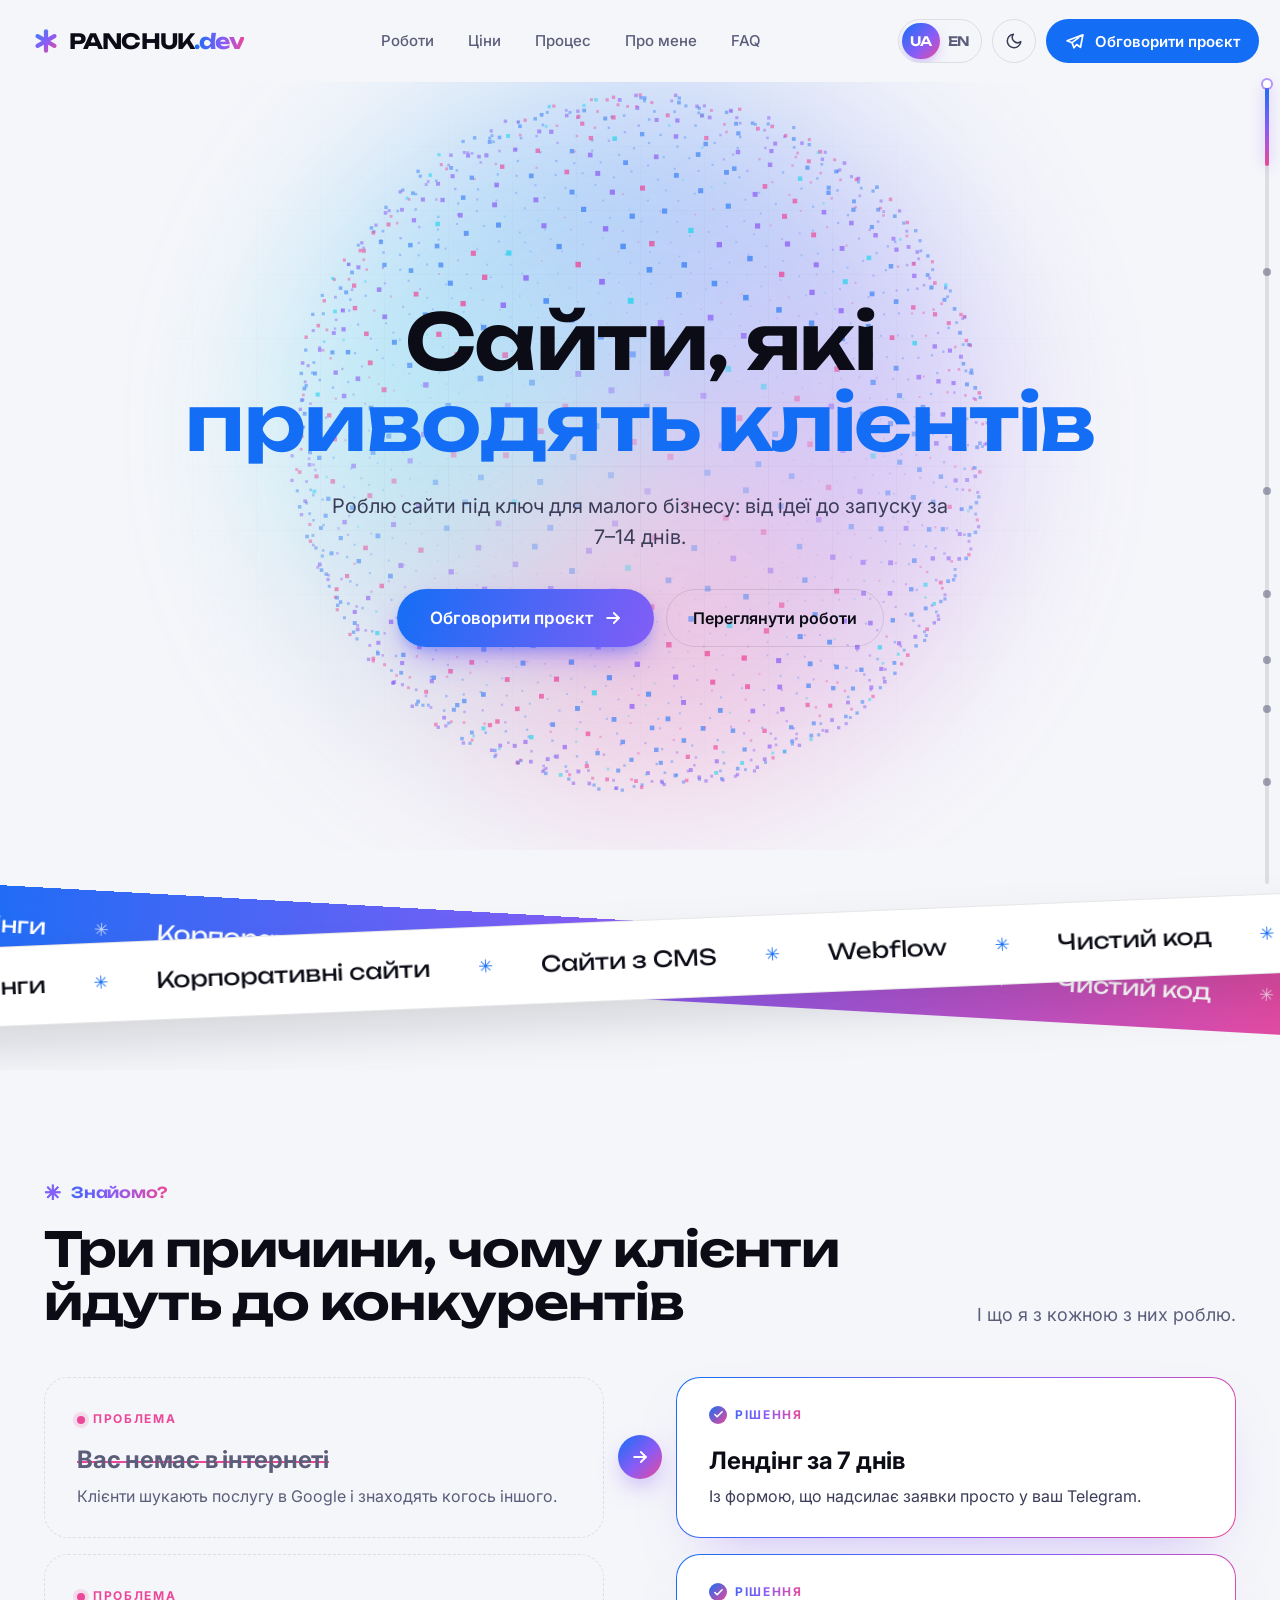
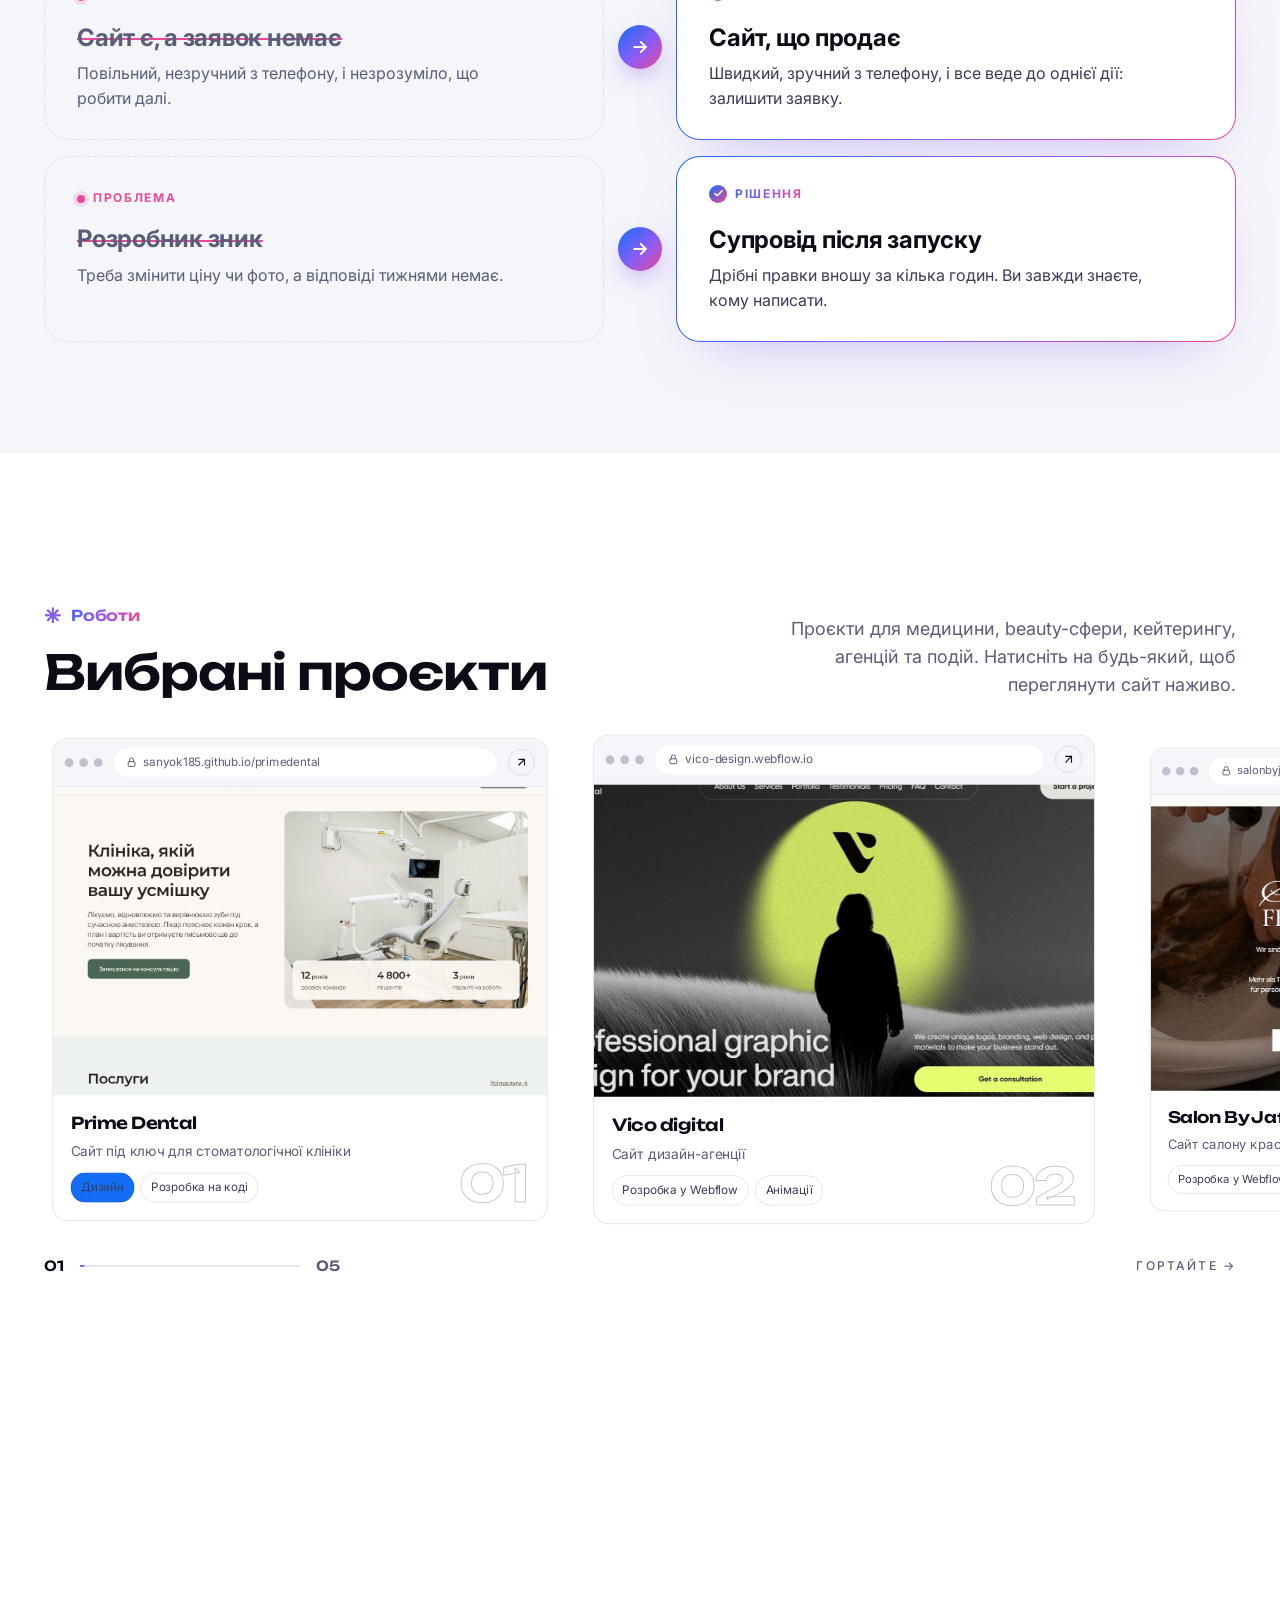
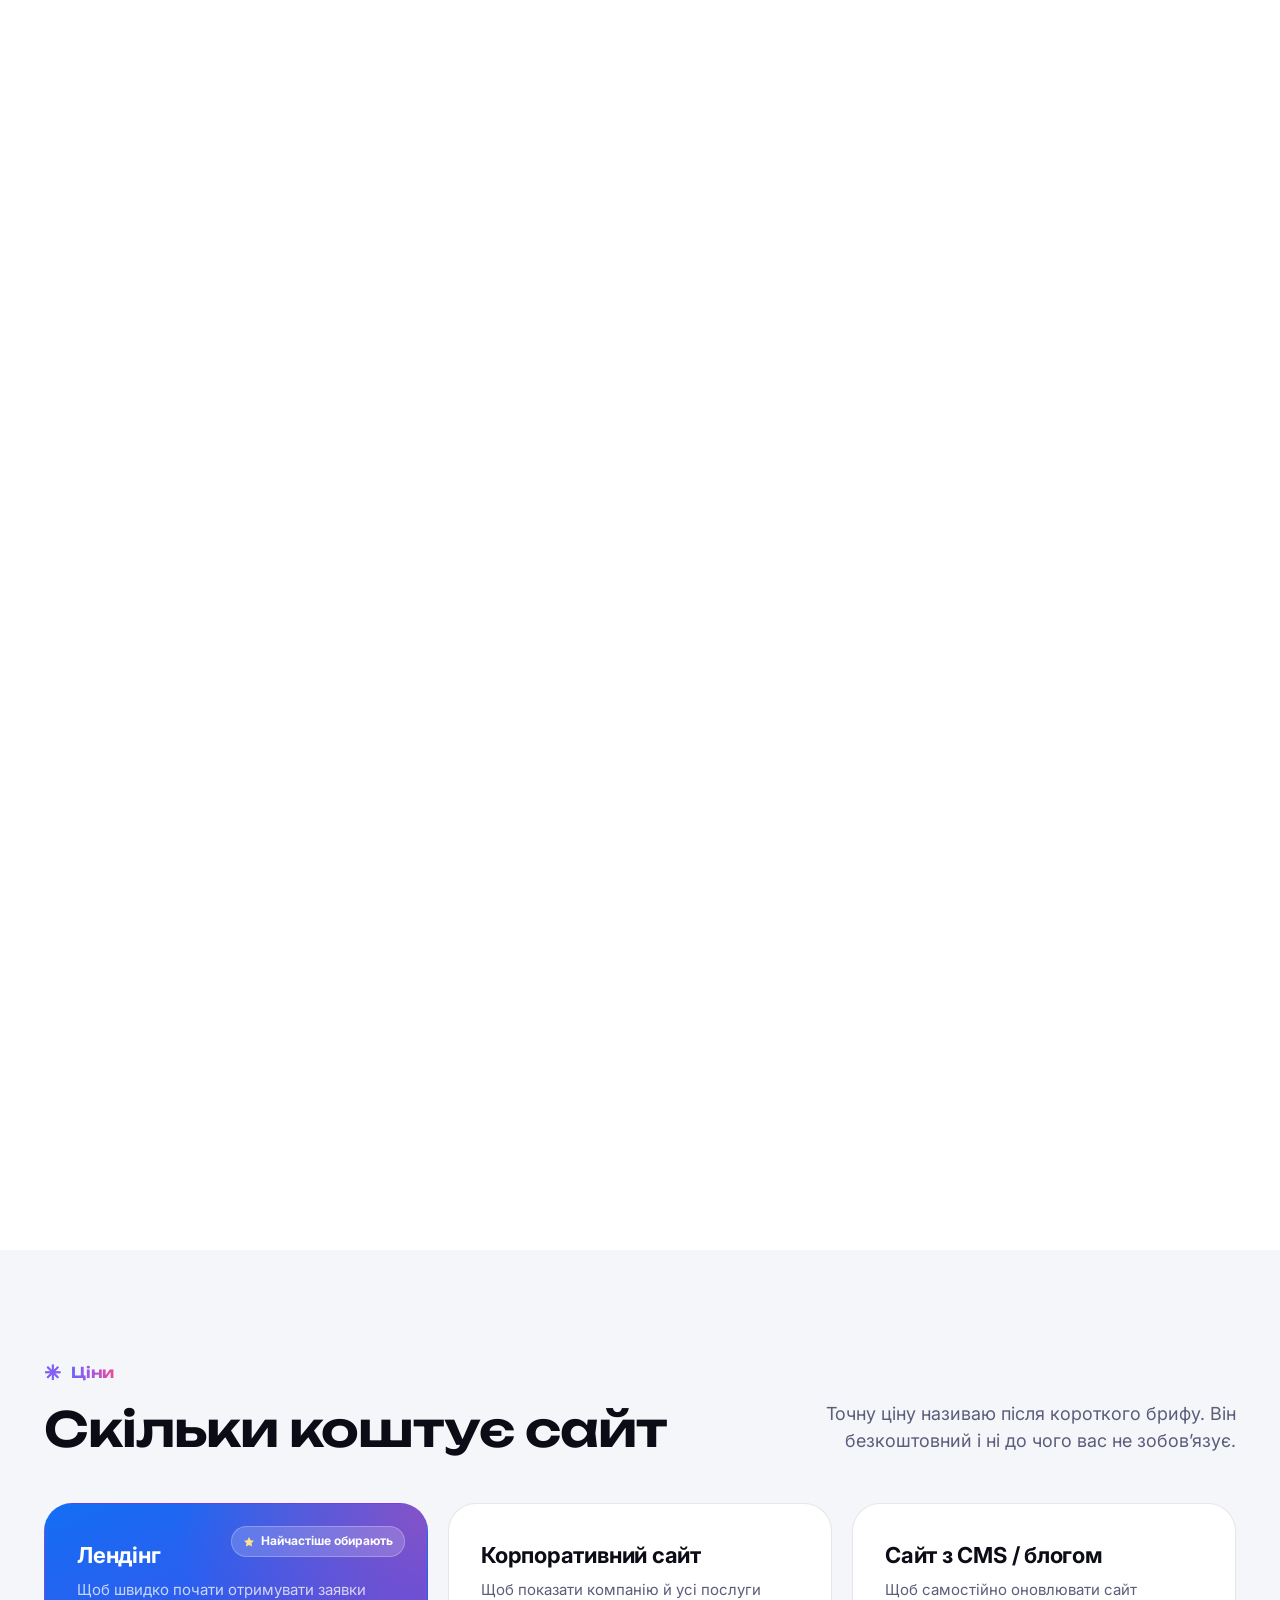
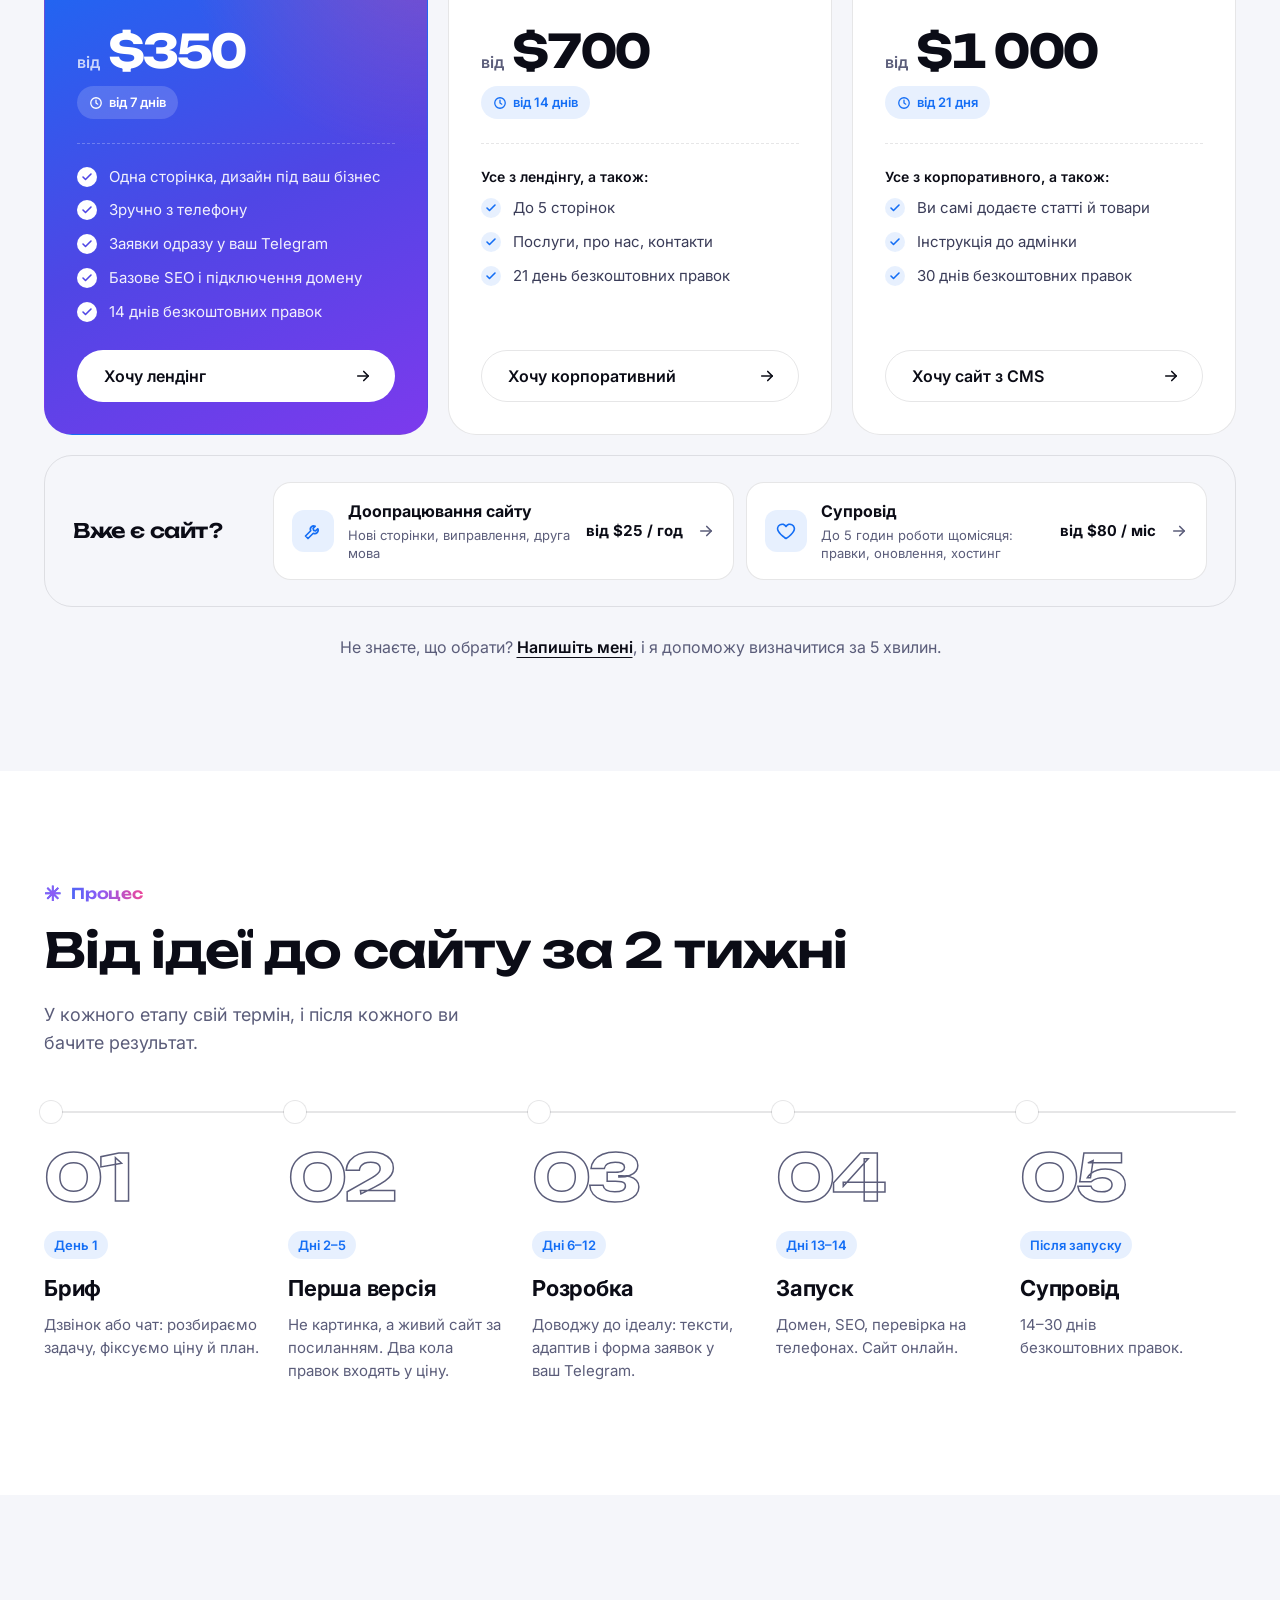
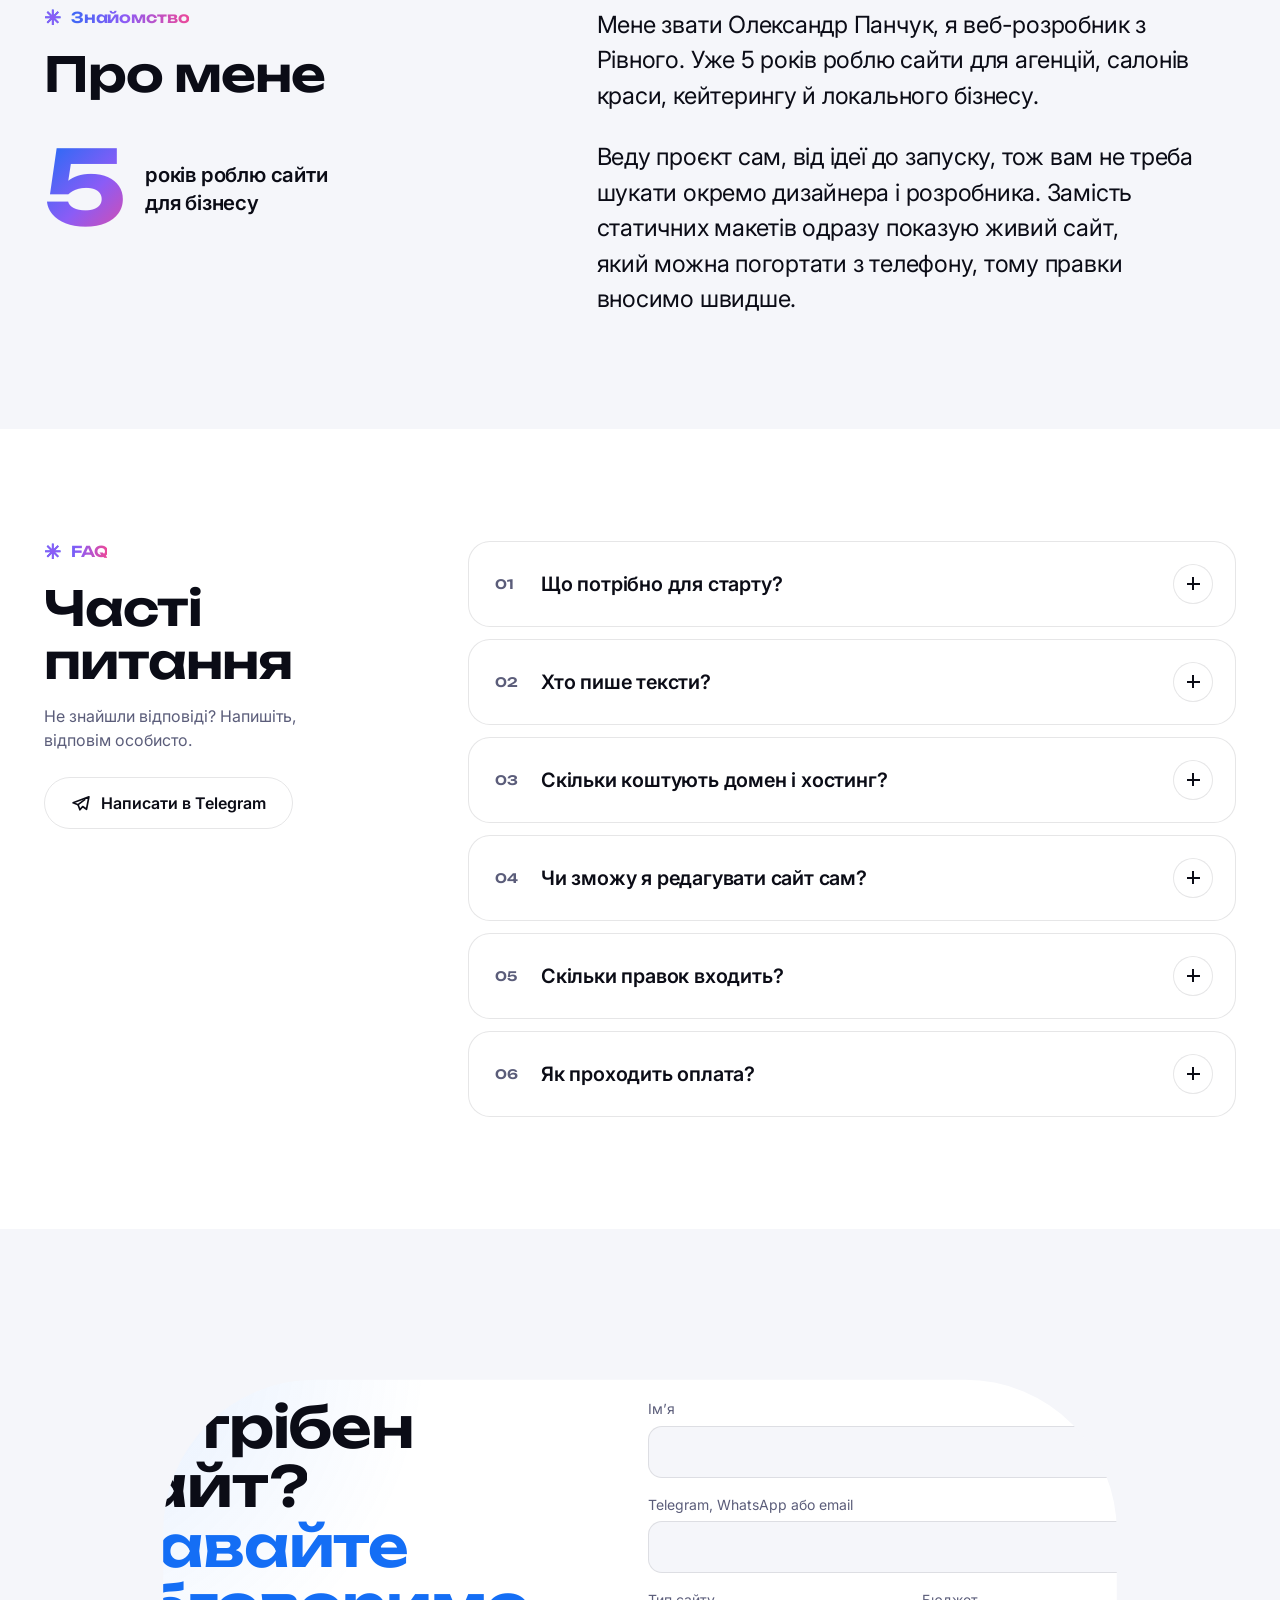
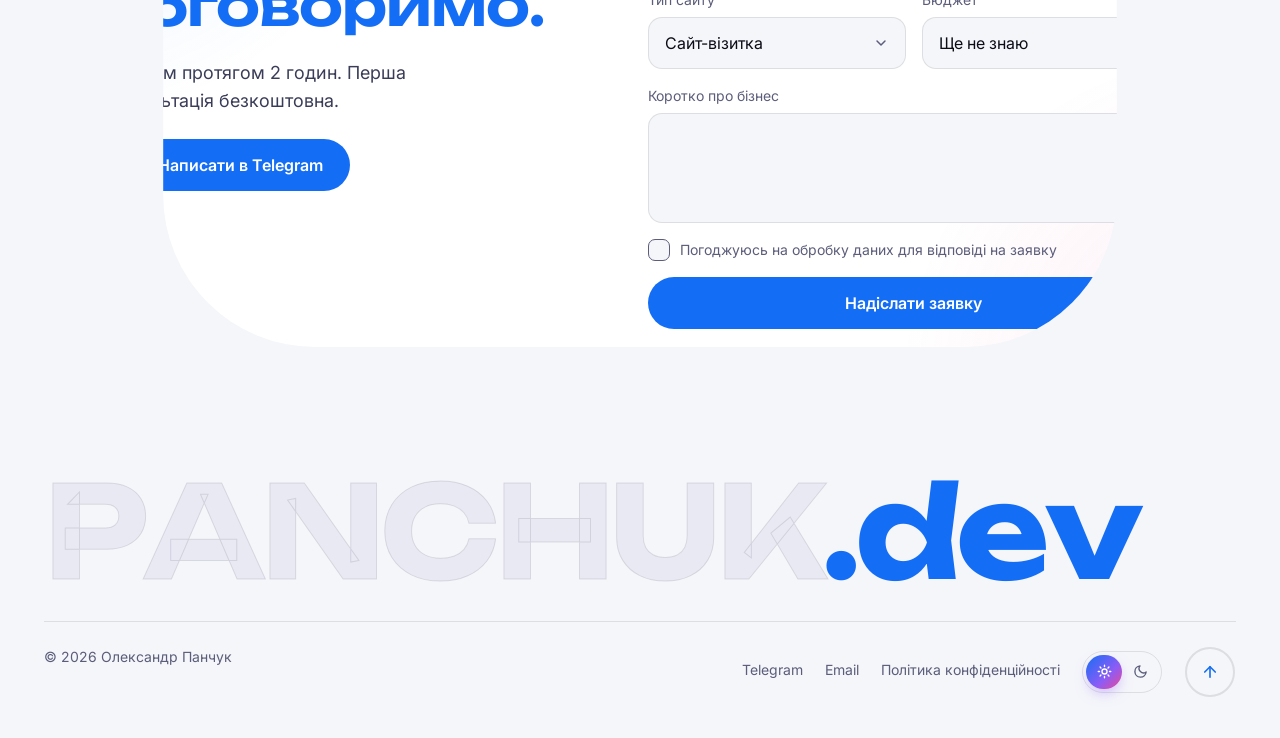
==== commit f4e70b2c: "Lead popup: remove label above title Co-Authored-By: Claude Opus 5.5 <noreply@anthropic.com> Claude-" ====
--- a/index.html
+++ b/index.html
@@ -45,9 +45,9 @@
       href="https://fonts.googleapis.com/css2?family=Inter:wght@400;500;600;700&family=Unbounded:wght@500;600;700&display=swap"
       rel="stylesheet"
     />
-    <link rel="stylesheet" href="css/style.css?v=202611261440" />
-    <link rel="stylesheet" href="css/fx.css?v=202611261440" />
-    <link rel="stylesheet" href="css/fx-pro.css?v=202611261440" />
+    <link rel="stylesheet" href="css/style.css?v=202611261441" />
+    <link rel="stylesheet" href="css/fx.css?v=202611261441" />
+    <link rel="stylesheet" href="css/fx-pro.css?v=202611261441" />
   </head>
   <body>
     <div class="pl" aria-hidden="true">
@@ -930,7 +930,6 @@
           <button class="lead-close" type="button" aria-label="Закрити" data-lead-close>
             <svg width="18" height="18" viewBox="0 0 24 24" fill="none" stroke="currentColor" stroke-width="2.2" stroke-linecap="round" aria-hidden="true"><path d="M6 6l12 12M18 6 6 18"></path></svg>
           </button>
-          <div class="tag">Заявка</div>
           <h2 class="lead-title display" id="lead-title">Обговорімо ваш проєкт</h2>
           <p class="lead-sub">Відповім протягом 2 годин. Перша консультація безкоштовна.</p>
           <div data-lead-slot></div>
@@ -959,9 +958,9 @@
         </svg>
       </a>
     </div>
-    <script src="js/main.js?v=202611261440" defer></script>
-    <script src="js/fx.js?v=202611261440" defer></script>
-    <script src="js/vendor/lenis.min.js?v=202611261440" defer></script>
-    <script src="js/fx-pro.js?v=202611261440" defer></script>
+    <script src="js/main.js?v=202611261441" defer></script>
+    <script src="js/fx.js?v=202611261441" defer></script>
+    <script src="js/vendor/lenis.min.js?v=202611261441" defer></script>
+    <script src="js/fx-pro.js?v=202611261441" defer></script>
   </body>
 </html>
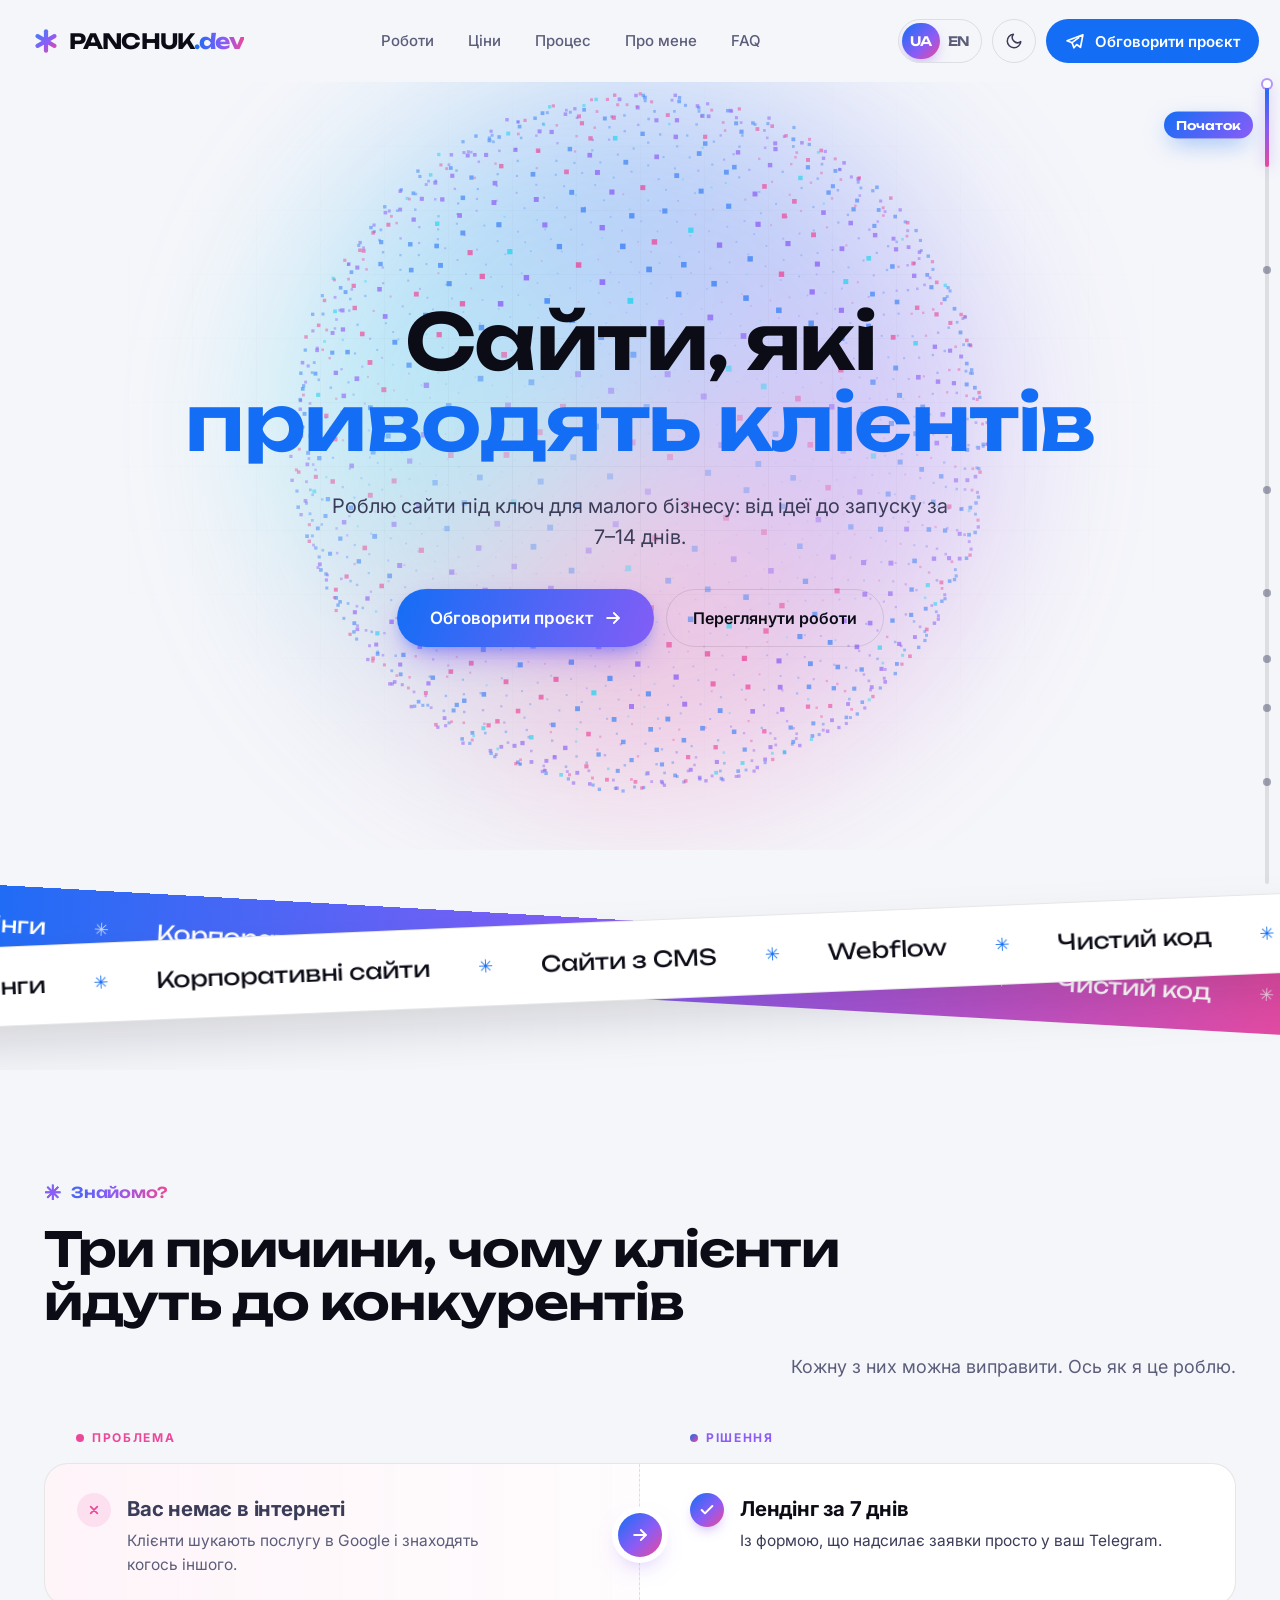
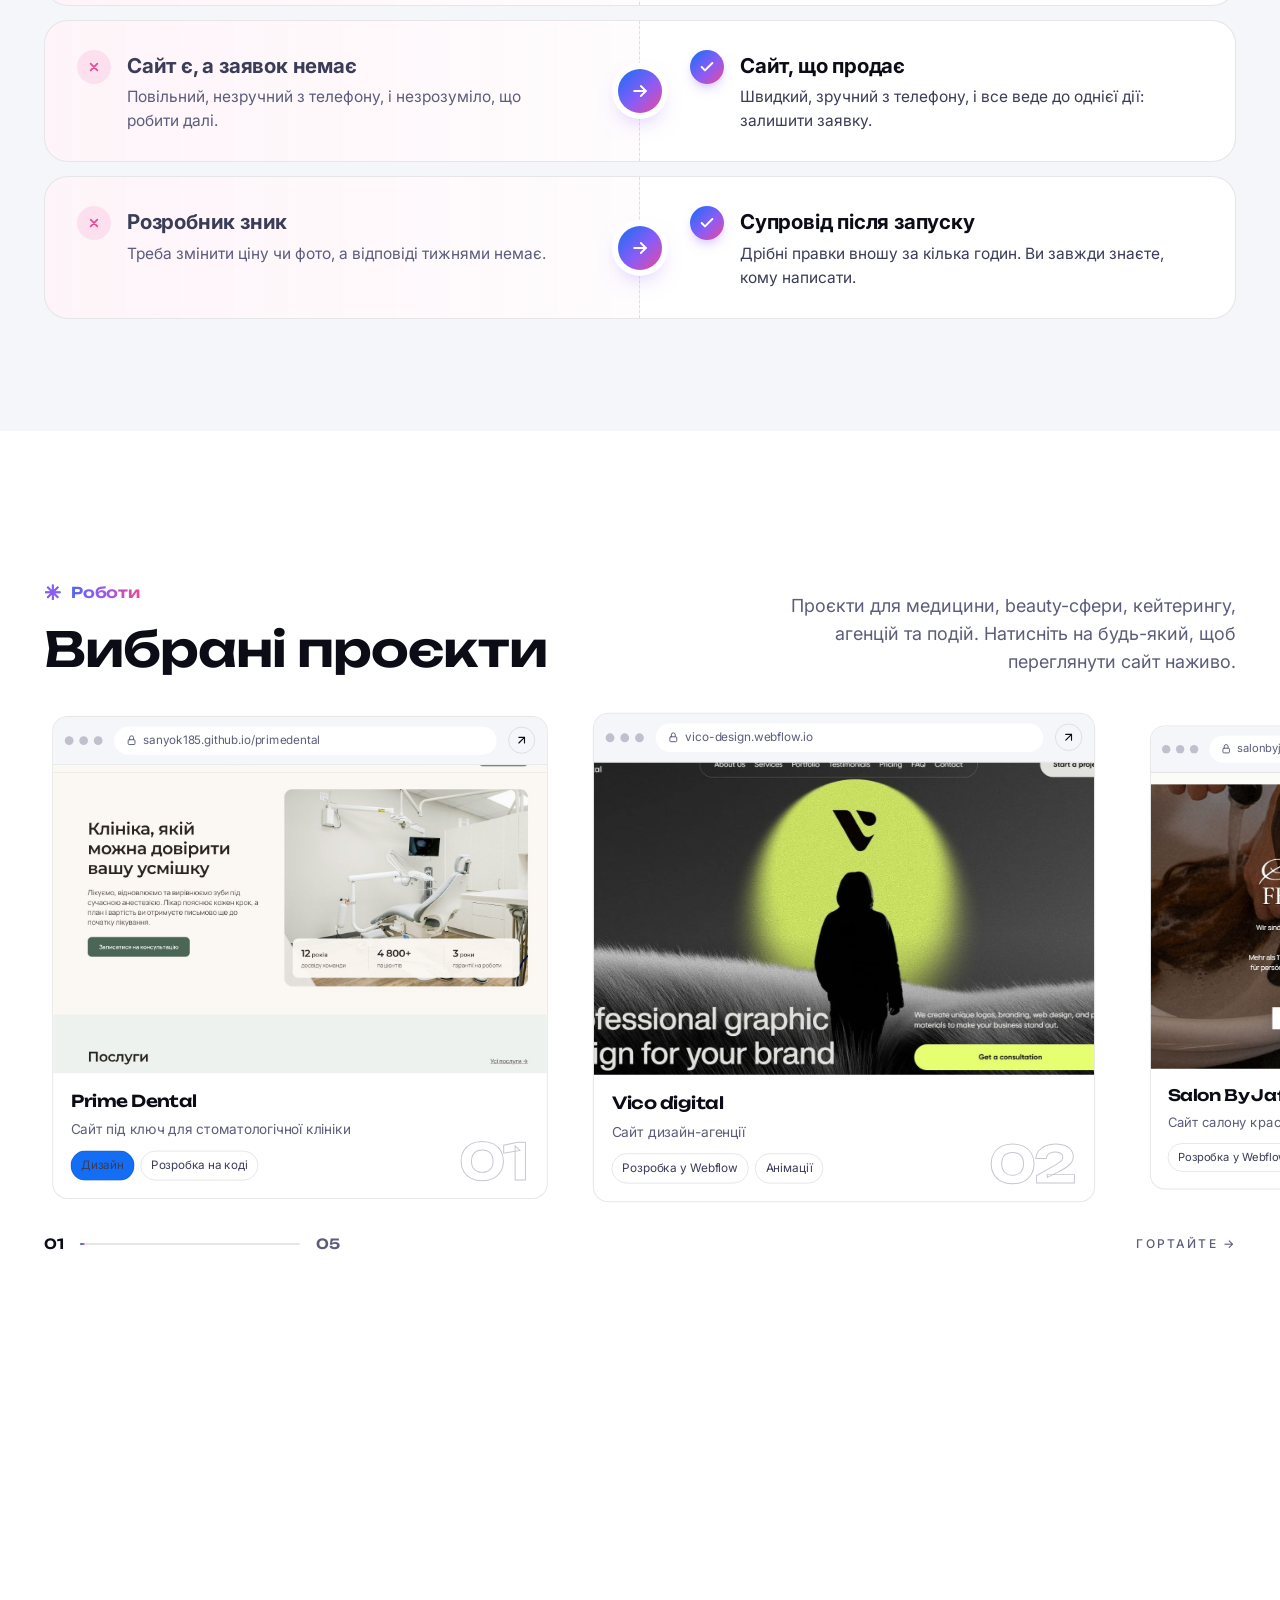
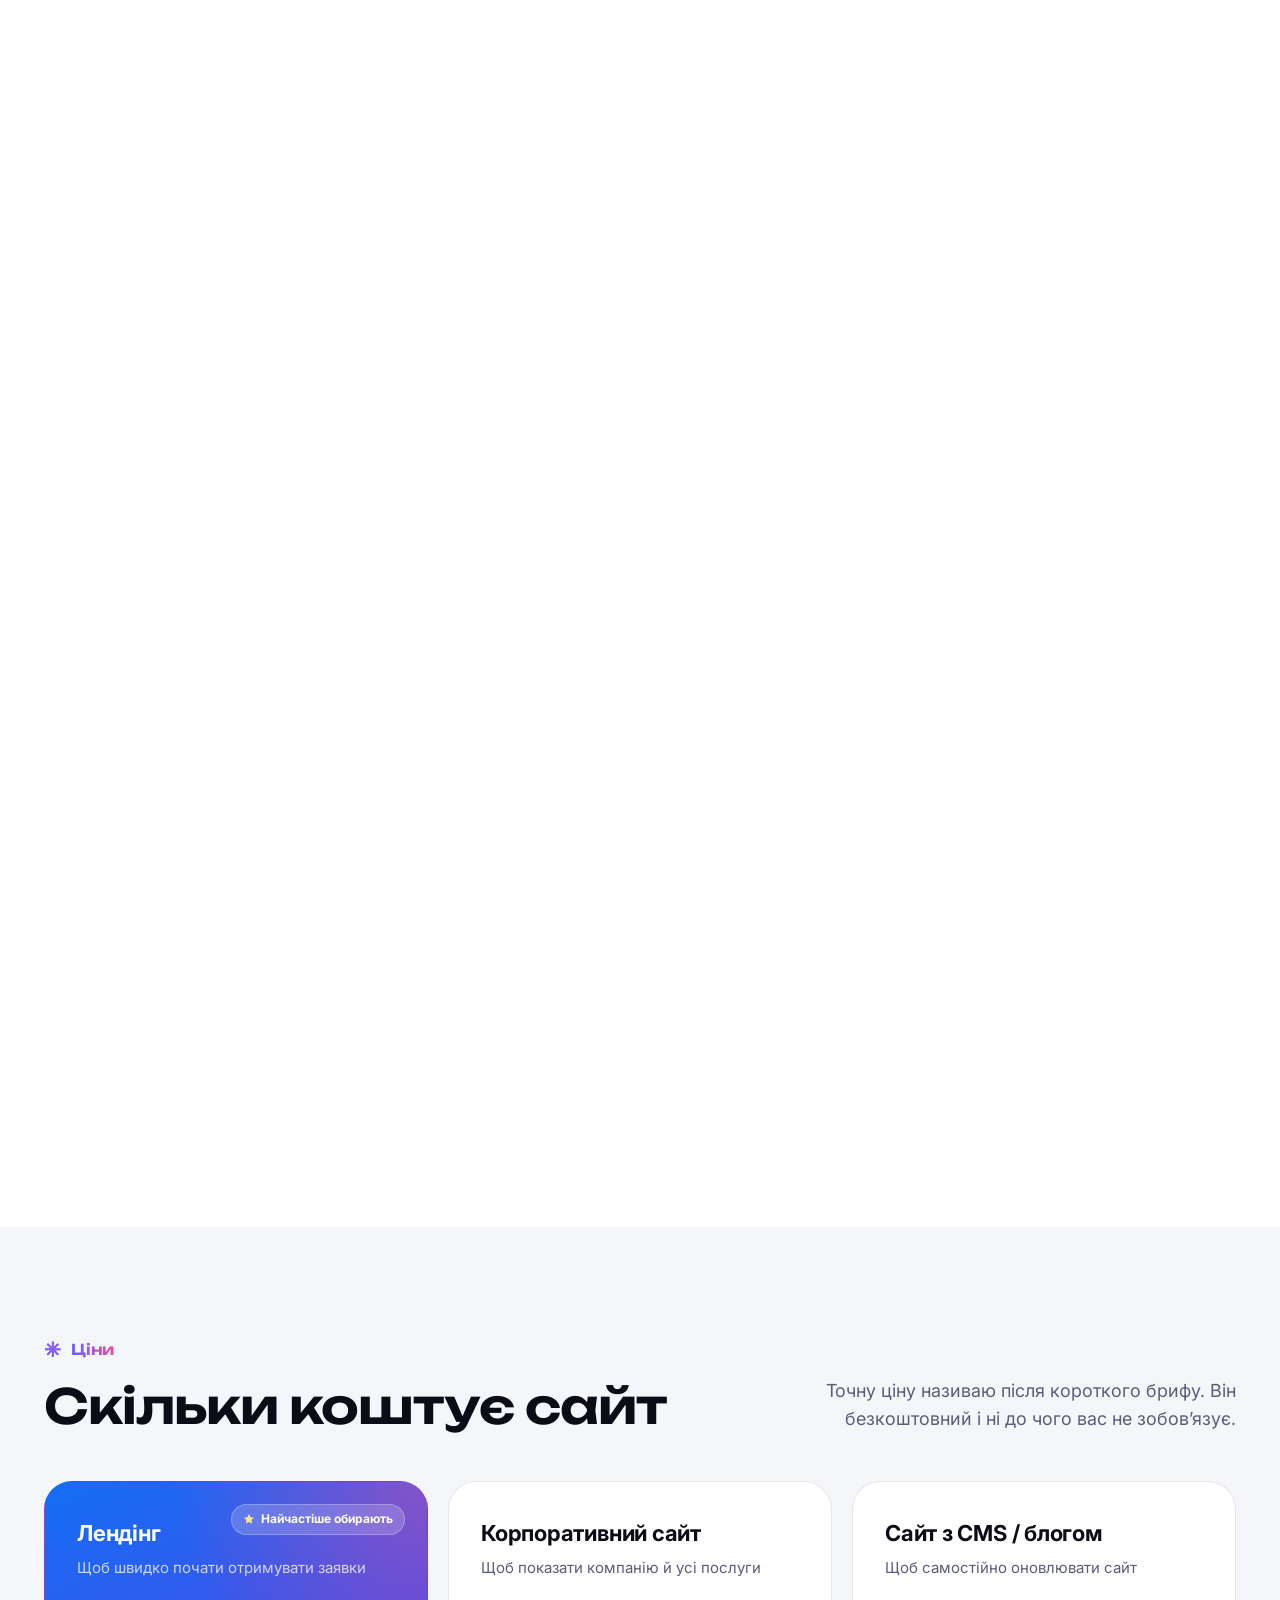
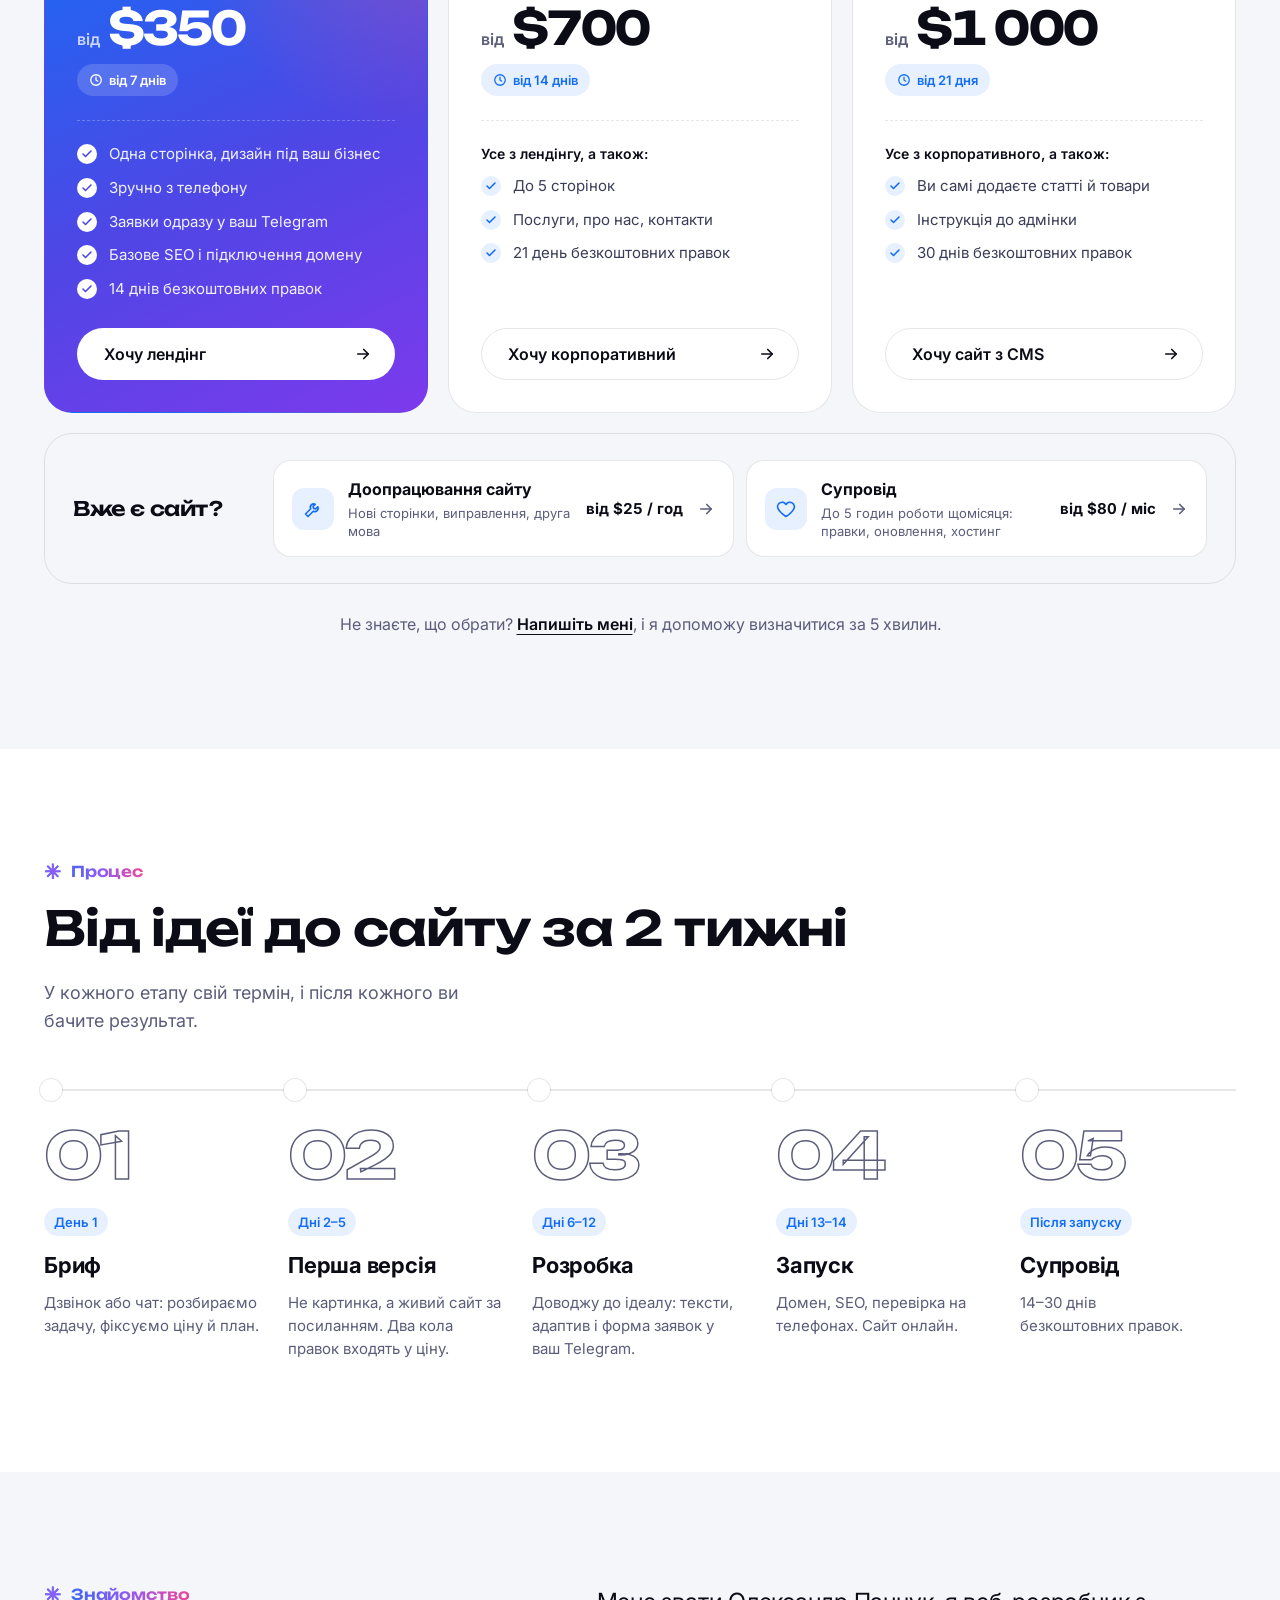
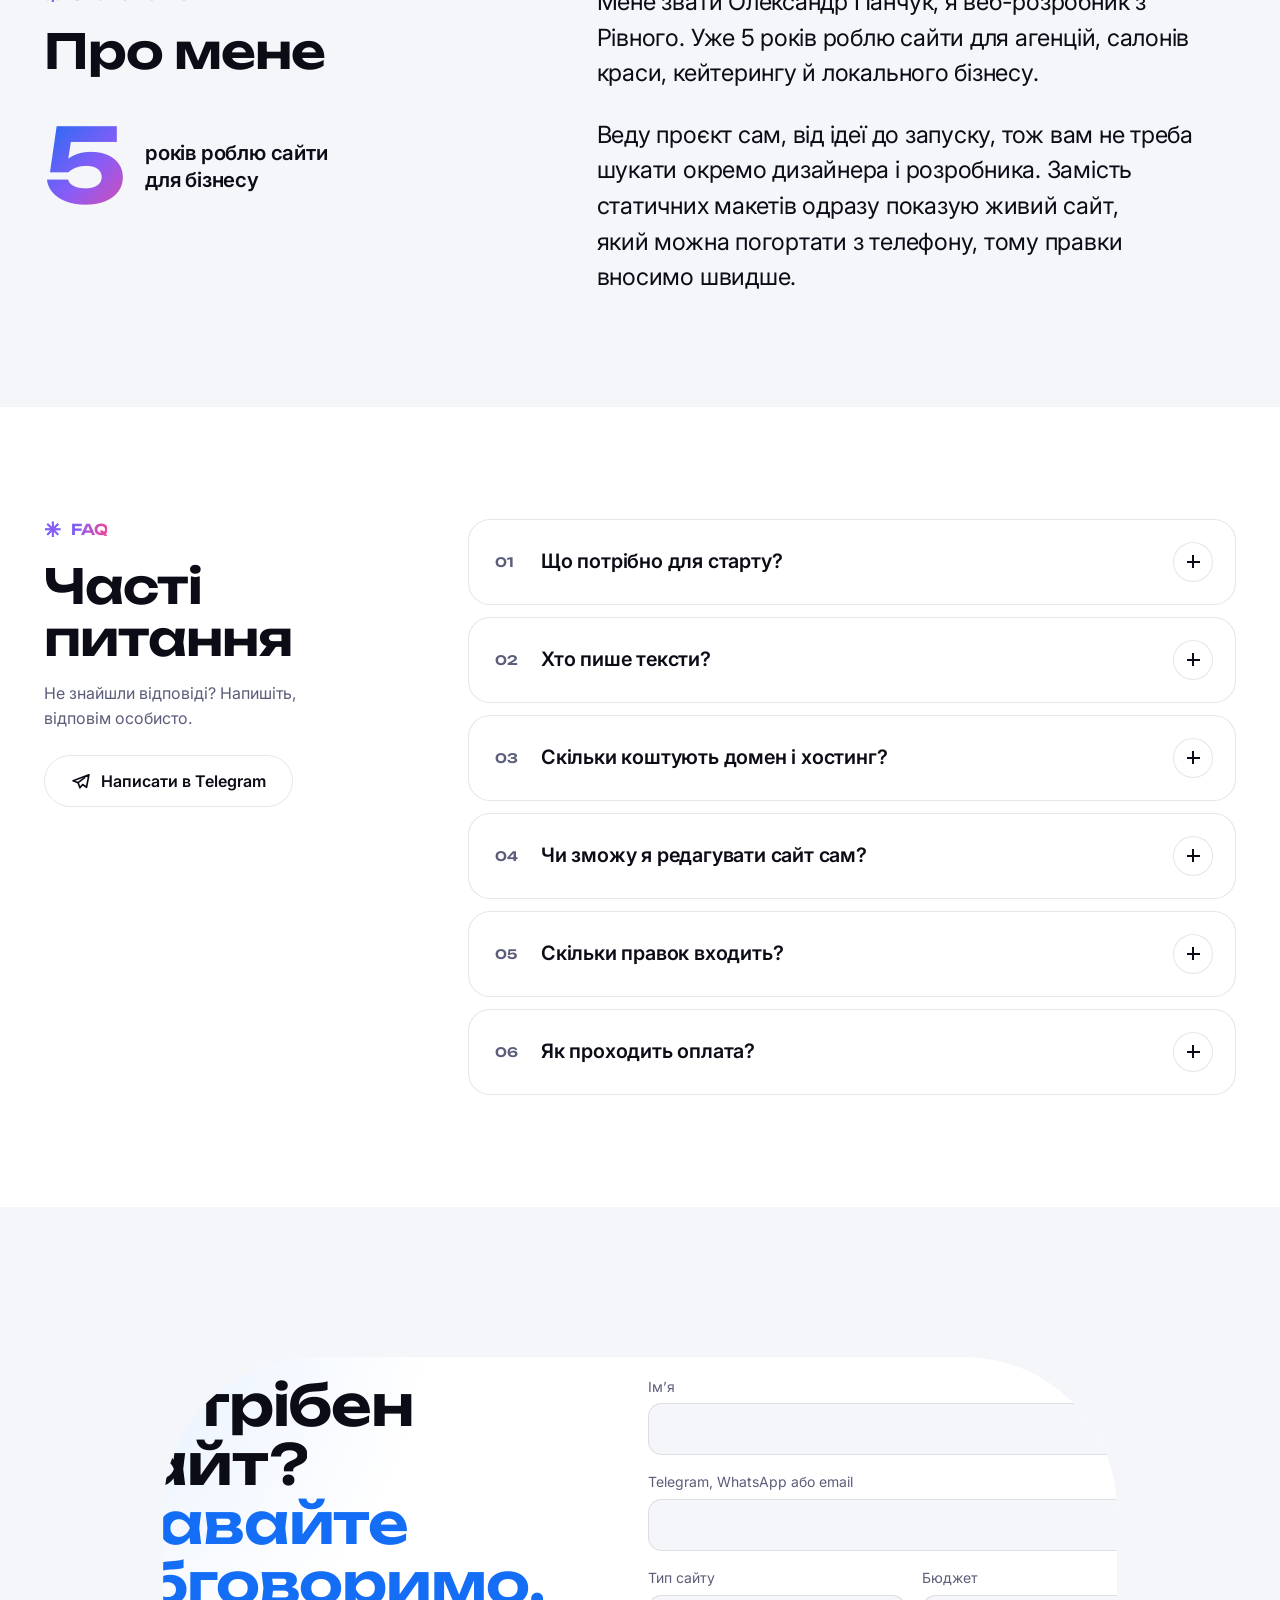
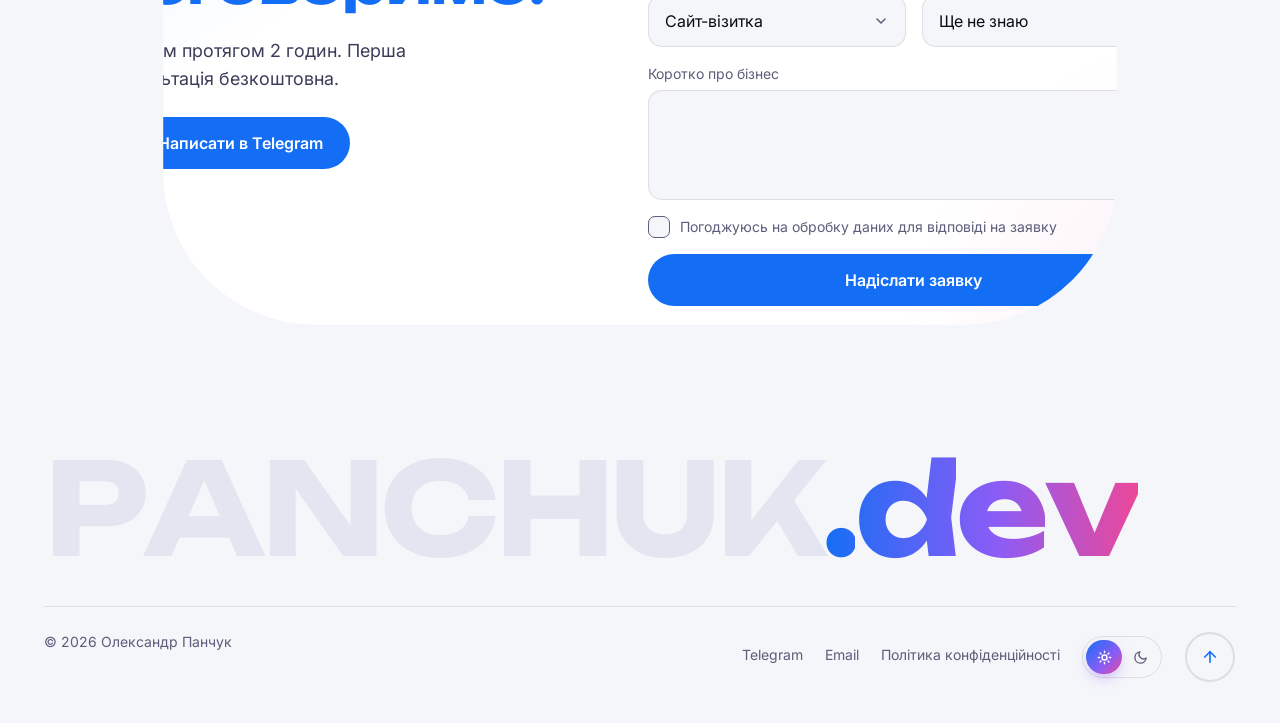
==== commit 46ecfb24: "Pain points as split cards with column labels; footer wordmark: solid letters, gradient .dev Co-Auth" ====
--- a/index.html
+++ b/index.html
@@ -45,9 +45,9 @@
       href="https://fonts.googleapis.com/css2?family=Inter:wght@400;500;600;700&family=Unbounded:wght@500;600;700&display=swap"
       rel="stylesheet"
     />
-    <link rel="stylesheet" href="css/style.css?v=202611261441" />
-    <link rel="stylesheet" href="css/fx.css?v=202611261441" />
-    <link rel="stylesheet" href="css/fx-pro.css?v=202611261441" />
+    <link rel="stylesheet" href="css/style.css?v=202611261443" />
+    <link rel="stylesheet" href="css/fx.css?v=202611261443" />
+    <link rel="stylesheet" href="css/fx-pro.css?v=202611261443" />
   </head>
   <body>
     <div class="pl" aria-hidden="true">
@@ -258,46 +258,41 @@
                 <div class="tag">Знайомо?</div>
                 <h2 class="display h2">Три причини, чому клієнти йдуть до конкурентів</h2>
               </div>
-              <p class="sub">І що я з кожною з них роблю.</p>
+              <p class="sub">Кожну з них можна виправити. Ось як я це роблю.</p>
             </div>
             <div class="ps">
+              <div class="ps-cols" aria-hidden="true"><span class="ps-col-p">Проблема</span><span class="ps-col-s">Рішення</span></div>
               <div class="ps-row">
                 <div class="ps-problem">
-                  <span class="ps-k">Проблема</span>
-                  <h3 class="ps-t"><span>Вас немає в інтернеті</span></h3>
-                  <p>Клієнти шукають послугу в Google і знаходять когось іншого.</p>
+                  <span class="ps-ic ps-ic-x"><svg width="16" height="16" viewBox="0 0 24 24" fill="none" stroke="currentColor" stroke-width="2.6" stroke-linecap="round" aria-hidden="true"><path d="M7 7l10 10M17 7 7 17"></path></svg></span>
+                  <div><h3 class="ps-t">Вас немає в інтернеті</h3><p>Клієнти шукають послугу в Google і знаходять когось іншого.</p></div>
                 </div>
                 <div class="ps-arrow" aria-hidden="true"><span><svg width="20" height="20" viewBox="0 0 24 24" fill="none" stroke="currentColor" stroke-width="2.2" stroke-linecap="round" stroke-linejoin="round" aria-hidden="true"><path d="M5 12h14"></path><path d="m13 6 6 6-6 6"></path></svg></span></div>
                 <div class="ps-solution">
-                  <span class="ps-k">Рішення</span>
-                  <h3 class="ps-t">Лендінг за 7 днів</h3>
-                  <p>Із формою, що надсилає заявки просто у ваш Telegram.</p>
+                  <span class="ps-ic ps-ic-ok"><svg width="16" height="16" viewBox="0 0 24 24" fill="none" stroke="currentColor" stroke-width="3" stroke-linecap="round" stroke-linejoin="round" aria-hidden="true"><path d="M20 6 9 17l-5-5"></path></svg></span>
+                  <div><h3 class="ps-t">Лендінг за 7 днів</h3><p>Із формою, що надсилає заявки просто у ваш Telegram.</p></div>
                 </div>
               </div>
               <div class="ps-row">
                 <div class="ps-problem">
-                  <span class="ps-k">Проблема</span>
-                  <h3 class="ps-t"><span>Сайт є, а заявок немає</span></h3>
-                  <p>Повільний, незручний з телефону, і незрозуміло, що робити далі.</p>
+                  <span class="ps-ic ps-ic-x"><svg width="16" height="16" viewBox="0 0 24 24" fill="none" stroke="currentColor" stroke-width="2.6" stroke-linecap="round" aria-hidden="true"><path d="M7 7l10 10M17 7 7 17"></path></svg></span>
+                  <div><h3 class="ps-t">Сайт є, а заявок немає</h3><p>Повільний, незручний з телефону, і незрозуміло, що робити далі.</p></div>
                 </div>
                 <div class="ps-arrow" aria-hidden="true"><span><svg width="20" height="20" viewBox="0 0 24 24" fill="none" stroke="currentColor" stroke-width="2.2" stroke-linecap="round" stroke-linejoin="round" aria-hidden="true"><path d="M5 12h14"></path><path d="m13 6 6 6-6 6"></path></svg></span></div>
                 <div class="ps-solution">
-                  <span class="ps-k">Рішення</span>
-                  <h3 class="ps-t">Сайт, що продає</h3>
-                  <p>Швидкий, зручний з телефону, і все веде до однієї дії: залишити заявку.</p>
+                  <span class="ps-ic ps-ic-ok"><svg width="16" height="16" viewBox="0 0 24 24" fill="none" stroke="currentColor" stroke-width="3" stroke-linecap="round" stroke-linejoin="round" aria-hidden="true"><path d="M20 6 9 17l-5-5"></path></svg></span>
+                  <div><h3 class="ps-t">Сайт, що продає</h3><p>Швидкий, зручний з телефону, і все веде до однієї дії: залишити заявку.</p></div>
                 </div>
               </div>
               <div class="ps-row">
                 <div class="ps-problem">
-                  <span class="ps-k">Проблема</span>
-                  <h3 class="ps-t"><span>Розробник зник</span></h3>
-                  <p>Треба змінити ціну чи фото, а відповіді тижнями немає.</p>
+                  <span class="ps-ic ps-ic-x"><svg width="16" height="16" viewBox="0 0 24 24" fill="none" stroke="currentColor" stroke-width="2.6" stroke-linecap="round" aria-hidden="true"><path d="M7 7l10 10M17 7 7 17"></path></svg></span>
+                  <div><h3 class="ps-t">Розробник зник</h3><p>Треба змінити ціну чи фото, а відповіді тижнями немає.</p></div>
                 </div>
                 <div class="ps-arrow" aria-hidden="true"><span><svg width="20" height="20" viewBox="0 0 24 24" fill="none" stroke="currentColor" stroke-width="2.2" stroke-linecap="round" stroke-linejoin="round" aria-hidden="true"><path d="M5 12h14"></path><path d="m13 6 6 6-6 6"></path></svg></span></div>
                 <div class="ps-solution">
-                  <span class="ps-k">Рішення</span>
-                  <h3 class="ps-t">Супровід після запуску</h3>
-                  <p>Дрібні правки вношу за кілька годин. Ви завжди знаєте, кому написати.</p>
+                  <span class="ps-ic ps-ic-ok"><svg width="16" height="16" viewBox="0 0 24 24" fill="none" stroke="currentColor" stroke-width="3" stroke-linecap="round" stroke-linejoin="round" aria-hidden="true"><path d="M20 6 9 17l-5-5"></path></svg></span>
+                  <div><h3 class="ps-t">Супровід після запуску</h3><p>Дрібні правки вношу за кілька годин. Ви завжди знаєте, кому написати.</p></div>
                 </div>
               </div>
             </div>
@@ -958,9 +953,9 @@
         </svg>
       </a>
     </div>
-    <script src="js/main.js?v=202611261441" defer></script>
-    <script src="js/fx.js?v=202611261441" defer></script>
-    <script src="js/vendor/lenis.min.js?v=202611261441" defer></script>
-    <script src="js/fx-pro.js?v=202611261441" defer></script>
+    <script src="js/main.js?v=202611261443" defer></script>
+    <script src="js/fx.js?v=202611261443" defer></script>
+    <script src="js/vendor/lenis.min.js?v=202611261443" defer></script>
+    <script src="js/fx-pro.js?v=202611261443" defer></script>
   </body>
 </html>
--- a/css/style.css
+++ b/css/style.css
@@ -86,35 +86,42 @@
 .sub { color: var(--muted); font-size: 18px; max-width: 30em; margin: 0; }
 
 /* Pains */
-/* «Знайомо?»: проблема → рішення */
-.ps { display: flex; flex-direction: column; gap: 16px; }
-.ps-row { display: grid; grid-template-columns: minmax(0, 1fr) 72px minmax(0, 1fr); align-items: stretch; }
-.ps-problem, .ps-solution { padding: 28px 32px; border-radius: 24px; }
-.ps-problem { border: 1.5px dashed var(--line); }
-.ps-solution { border: 1.5px solid transparent; background: linear-gradient(var(--card), var(--card)) padding-box, linear-gradient(120deg, #146ef5, #8b5cf6 55%, #ec4899) border-box; box-shadow: 0 24px 60px -32px rgba(139, 92, 246, .5); }
-.ps-k { display: inline-flex; align-items: center; gap: 8px; font-size: 12px; font-weight: 700; text-transform: uppercase; letter-spacing: .14em; }
-.ps-problem .ps-k { color: #ec4899; }
-.ps-problem .ps-k::before { content: ""; width: 8px; height: 8px; border-radius: 50%; background: #ec4899; box-shadow: 0 0 0 4px rgba(236, 72, 153, .15); }
-.ps-solution .ps-k { background: linear-gradient(90deg, #146ef5, #8b5cf6 60%, #ec4899); -webkit-background-clip: text; background-clip: text; color: transparent; }
-.ps-solution .ps-k::before { content: ""; width: 18px; height: 18px; flex: none; border-radius: 50%; background: url("data:image/svg+xml,%3Csvg xmlns='http://www.w3.org/2000/svg' viewBox='0 0 24 24' fill='none' stroke='white' stroke-width='3.4' stroke-linecap='round' stroke-linejoin='round'%3E%3Cpath d='M20 6 9 17l-5-5'/%3E%3C/svg%3E") center / 11px no-repeat, linear-gradient(135deg, #146ef5, #ec4899); }
-.ps-t { margin: 14px 0 8px; font-size: clamp(20px, 1.9vw, 24px); font-weight: 700; letter-spacing: -0.01em; line-height: 1.3; color: var(--strong); }
-.ps-problem p, .ps-solution p { margin: 0; font-size: 16px; line-height: 1.55; }
+/* «Знайомо?»: проблема → рішення, кожна пара — одна картка навпіл */
+.ps { display: flex; flex-direction: column; gap: 14px; }
+.ps-cols { display: grid; grid-template-columns: 1fr 1fr; padding: 0 32px; margin-bottom: 2px; font-size: 12px; font-weight: 700; text-transform: uppercase; letter-spacing: .14em; }
+.ps-cols span { display: inline-flex; align-items: center; gap: 8px; }
+.ps-cols span::before { content: ""; width: 8px; height: 8px; border-radius: 50%; }
+.ps-col-p { color: #ec4899; }
+.ps-col-p::before { background: #ec4899; }
+.ps-col-s { padding-left: 50px; color: #8b5cf6; }
+.ps-col-s::before { background: linear-gradient(135deg, #146ef5, #ec4899); }
+.ps-row { position: relative; display: grid; grid-template-columns: 1fr 1fr; border-radius: 24px; border: 1px solid var(--line); background: var(--card); overflow: hidden; transition: border-color .35s, box-shadow .45s; }
+.ps-row:hover { border-color: rgba(139, 92, 246, .45); box-shadow: 0 26px 60px -32px rgba(139, 92, 246, .5); }
+.ps-problem, .ps-solution { display: flex; align-items: flex-start; gap: 16px; padding: 28px 32px; }
+.ps-problem { padding-right: 48px; border-right: 1px dashed var(--line); background: linear-gradient(90deg, rgba(236, 72, 153, .06), rgba(236, 72, 153, .015)); }
+.ps-solution { padding-left: 50px; }
+.ps-ic { flex: none; width: 34px; height: 34px; margin-top: 1px; display: flex; align-items: center; justify-content: center; border-radius: 50%; }
+.ps-ic-x { color: #ec4899; background: rgba(236, 72, 153, .12); }
+.ps-ic-ok { color: #fff; background: linear-gradient(135deg, #146ef5, #8b5cf6 55%, #ec4899); box-shadow: 0 6px 14px -6px rgba(139, 92, 246, .7); }
+.ps-t { margin: 4px 0 6px; font-size: clamp(18px, 1.6vw, 21px); font-weight: 700; letter-spacing: -0.01em; line-height: 1.3; color: var(--strong); }
+.ps-problem .ps-t { color: var(--text); }
+.ps-problem p, .ps-solution p { margin: 0; font-size: 15.5px; line-height: 1.55; }
 .ps-problem p { color: var(--muted); }
 .ps-solution p { color: var(--text); }
-/* Проблему перекреслює рожева лінія */
-.ps-problem .ps-t span { background: linear-gradient(#ec4899, #ec4899) 0 58% / 100% 2px no-repeat; -webkit-box-decoration-break: clone; box-decoration-break: clone; color: var(--muted); transition: background-size .9s cubic-bezier(.65, 0, .35, 1) .2s, color .6s .4s; }
-.ps-arrow { display: flex; align-items: center; justify-content: center; }
-.ps-arrow span { width: 44px; height: 44px; display: flex; align-items: center; justify-content: center; border-radius: 50%; color: #fff; background: linear-gradient(135deg, #146ef5, #8b5cf6 55%, #ec4899); box-shadow: 0 10px 26px -8px rgba(139, 92, 246, .7); transition: transform .7s cubic-bezier(.34, 1.56, .64, 1) .5s, opacity .4s .5s; }
-/* З анімаціями: лінія і стрілка з'являються, коли рядок виїжджає на екран */
-.fx .ps-row:not(.fx-in) .ps-problem .ps-t span { background-size: 0% 2px; color: var(--strong); }
-.fx .ps-row:not(.fx-in) .ps-arrow span { transform: translateX(-16px) scale(.5); opacity: 0; }
-.fx .ps-solution { transition: transform .5s cubic-bezier(.16, 1, .3, 1), box-shadow .5s; }
-.fx .ps-row:hover .ps-solution { transform: translateY(-4px); box-shadow: 0 30px 70px -30px rgba(139, 92, 246, .65); }
+/* Стрілка стоїть рівно на межі двох половин */
+.ps-arrow { position: absolute; left: 50%; top: 50%; z-index: 2; transform: translate(-50%, -50%); }
+.ps-arrow span { width: 44px; height: 44px; display: flex; align-items: center; justify-content: center; border-radius: 50%; color: #fff; background: linear-gradient(135deg, #146ef5, #8b5cf6 55%, #ec4899); box-shadow: 0 0 0 6px var(--card), 0 10px 26px -8px rgba(139, 92, 246, .7); transition: transform .7s cubic-bezier(.34, 1.56, .64, 1) .45s, opacity .4s .45s; }
+.ps-row:hover .ps-arrow span { transform: translateX(3px); transition-delay: 0s; }
+/* З анімаціями: стрілка «виїжджає», коли картка з'являється */
+.fx .ps-row:not(.fx-in) .ps-arrow span { transform: translateX(-14px) scale(.5); opacity: 0; }
 @media screen and (max-width: 767px) {
-  .ps { gap: 28px; }
-  .ps-row { grid-template-columns: minmax(0, 1fr); grid-template-rows: auto 56px auto; }
-  .ps-arrow span { rotate: 90deg; }
-  .ps-problem, .ps-solution { padding: 22px 20px; border-radius: 20px; }
+  .ps { gap: 16px; }
+  .ps-cols { display: none; }
+  .ps-row { grid-template-columns: minmax(0, 1fr); border-radius: 20px; }
+  .ps-problem { padding: 22px 20px 30px; border-right: 0; border-bottom: 1px dashed var(--line); }
+  .ps-solution { padding: 30px 20px 22px; }
+  .ps-arrow { position: relative; left: auto; top: auto; transform: none; height: 0; display: flex; justify-content: center; }
+  .ps-arrow span { position: absolute; top: -22px; rotate: 90deg; }
 }
 
 /* Works: browser windows */
@@ -270,8 +277,9 @@
 
 /* Footer */
 .foot { padding: 0 0 40px; }
-.word { font-family: Unbounded, sans-serif; font-weight: 700; font-size: min(128px, calc((100vw - 48px) / 8.9)); line-height: .9; letter-spacing: -0.04em; color: var(--card); -webkit-text-stroke: 1px var(--line); margin: 24px 0 32px; white-space: nowrap; overflow: hidden; }
-.pf.light .word { color: #e8e9f2; }
+.word { font-family: Unbounded, sans-serif; font-weight: 700; font-size: min(128px, calc((100vw - 48px) / 8.9)); line-height: .9; letter-spacing: -0.04em; color: #e3e5f1; margin: 24px 0 32px; padding-bottom: .06em; white-space: nowrap; overflow: hidden; }
+.pf.dark .word { color: #1b1d39; }
+.word .dot-dev { background: linear-gradient(90deg, #146ef5, #8b5cf6 55%, #ec4899); -webkit-background-clip: text; background-clip: text; color: transparent; }
 .dot-dev { color: var(--accent); -webkit-text-stroke: 0; }
 .foot-in { display: flex; justify-content: space-between; gap: 16px; flex-wrap: wrap; color: var(--muted); font-size: 14px; border-top: 1px solid var(--line); padding-top: 24px; }
 .foot-links { display: flex; align-items: center; gap: 22px; flex-wrap: wrap; }
--- a/css/fx.css
+++ b/css/fx.css
@@ -113,7 +113,8 @@
 .fx .word { overflow: visible; overflow-x: clip; display: flex; }
 .fx .word .fx-l { display: inline-block; transform: translateY(100%); opacity: 0; transition: transform 1.1s cubic-bezier(.16, 1, .3, 1), opacity 1.1s, color .3s, -webkit-text-stroke-color .3s; transition-delay: calc(var(--i) * 45ms); }
 .fx .word.fx-in .fx-l { transform: none; opacity: 1; }
-.fx .word .fx-l.fx-jump { animation: fx-jump .7s cubic-bezier(.34, 1.56, .64, 1); color: var(--accent); -webkit-text-stroke-color: var(--accent); }
+.fx .word .fx-l.fx-jump { animation: fx-jump .7s cubic-bezier(.34, 1.56, .64, 1); color: #8b5cf6; }
+.fx .word .fx-l.dot-dev.fx-jump { color: transparent; }
 @keyframes fx-jump { 0% { transform: none; } 35% { transform: translateY(-22%) scale(1.06, .94); } 70% { transform: translateY(4%) scale(.97, 1.03); } 100% { transform: none; } }
 
 /* FAQ: плавне відкриття і обертання плюса */
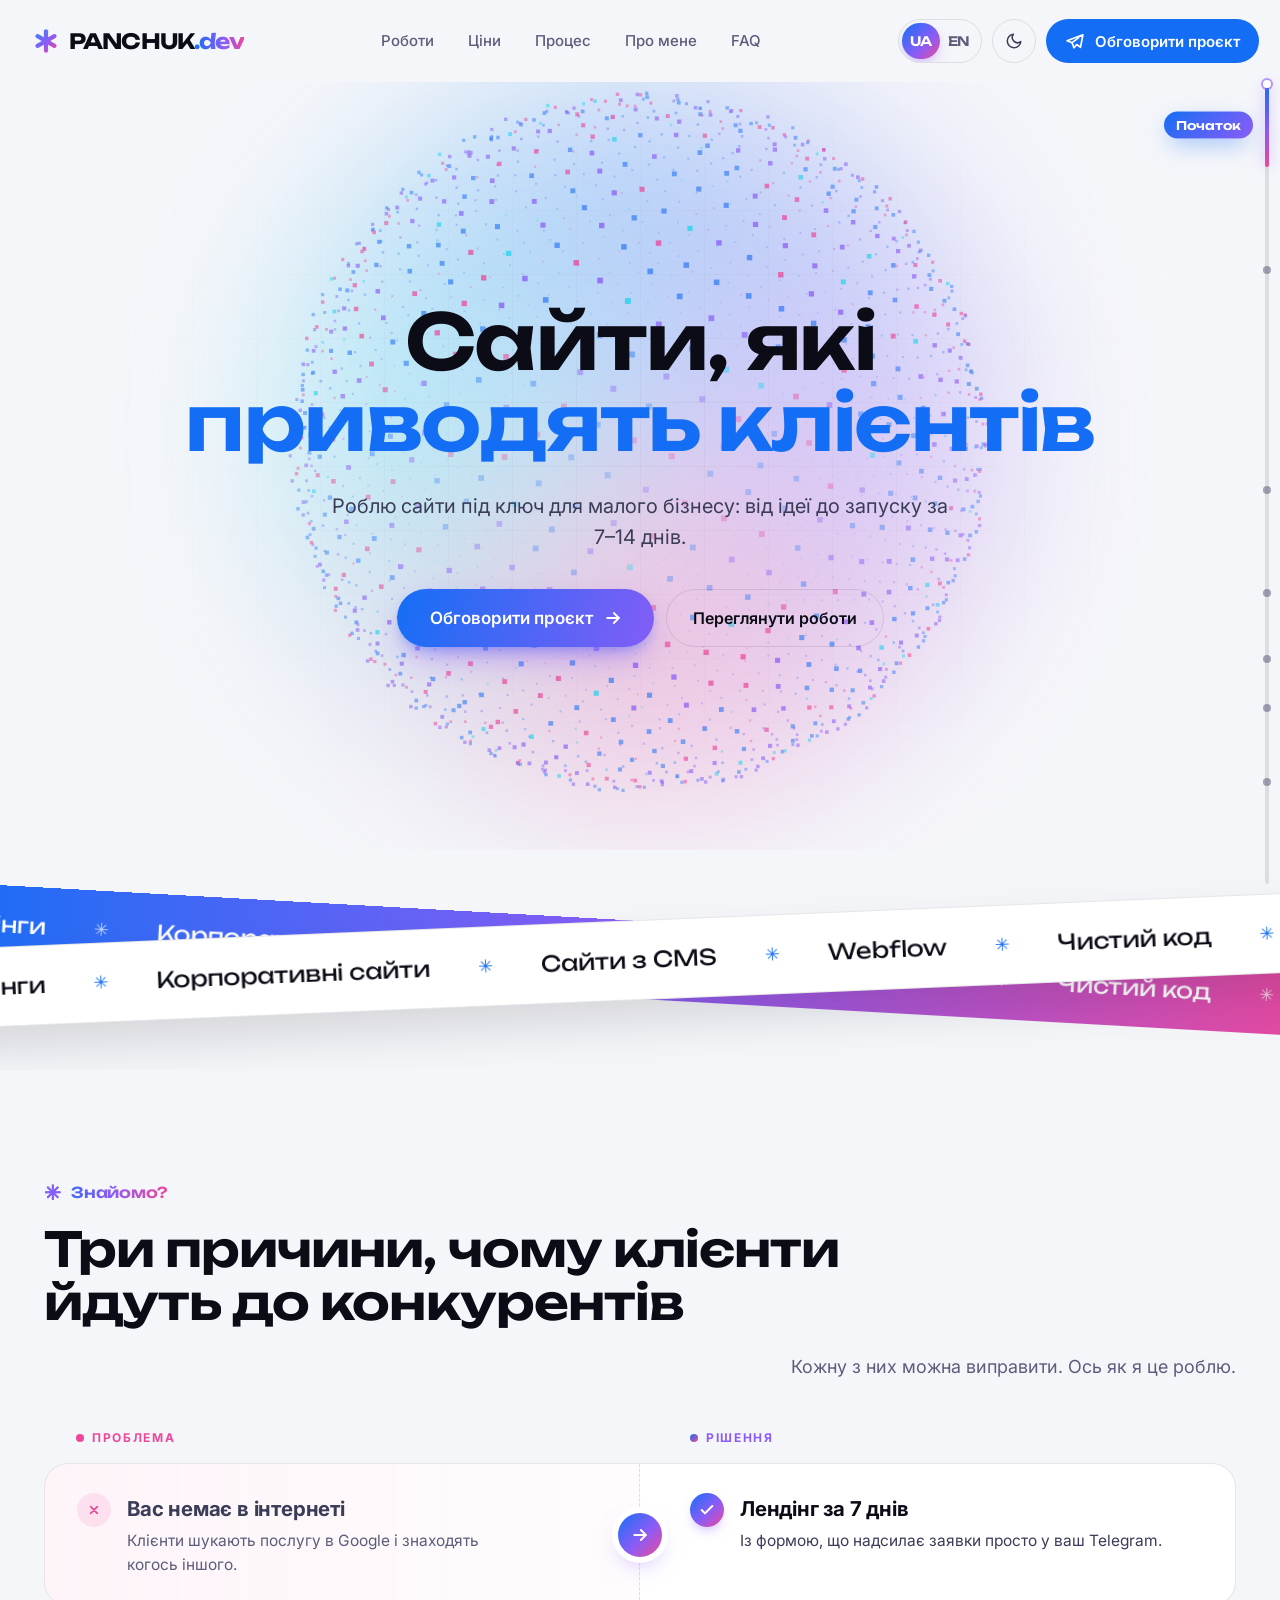
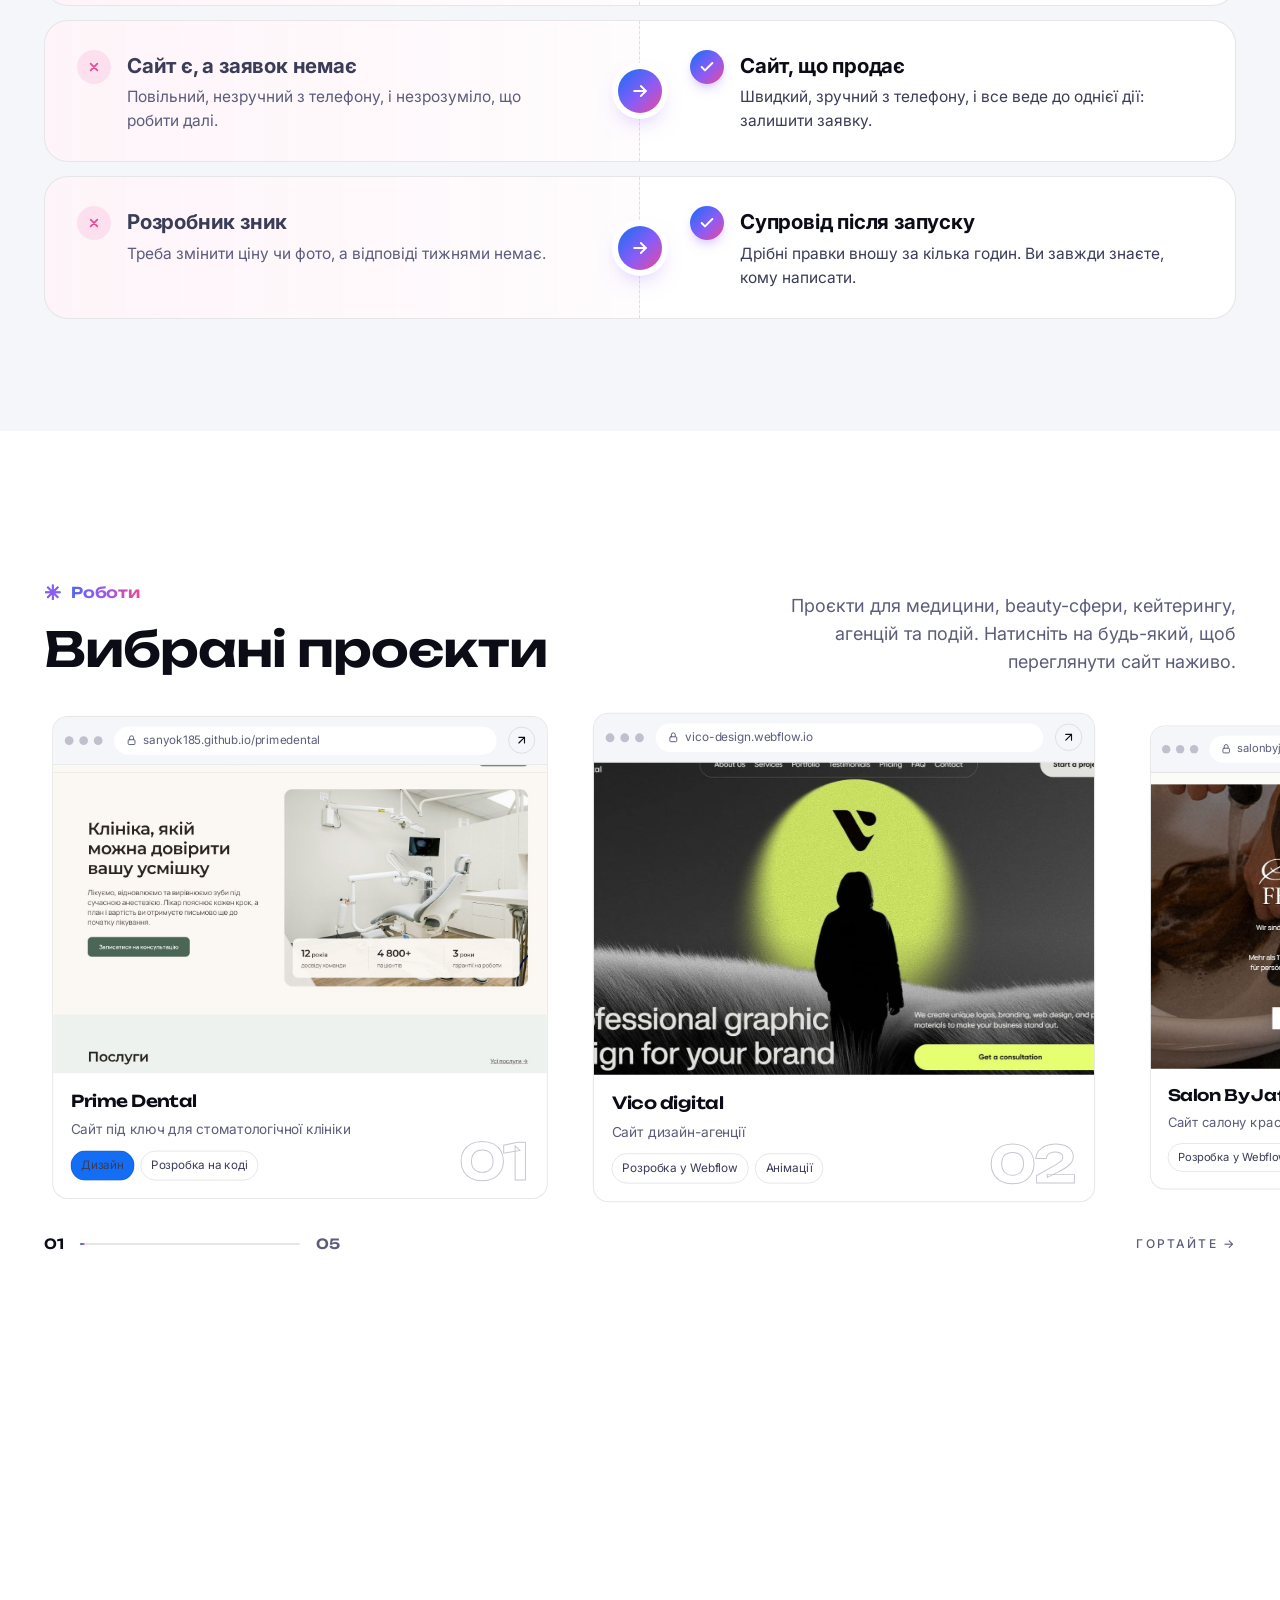
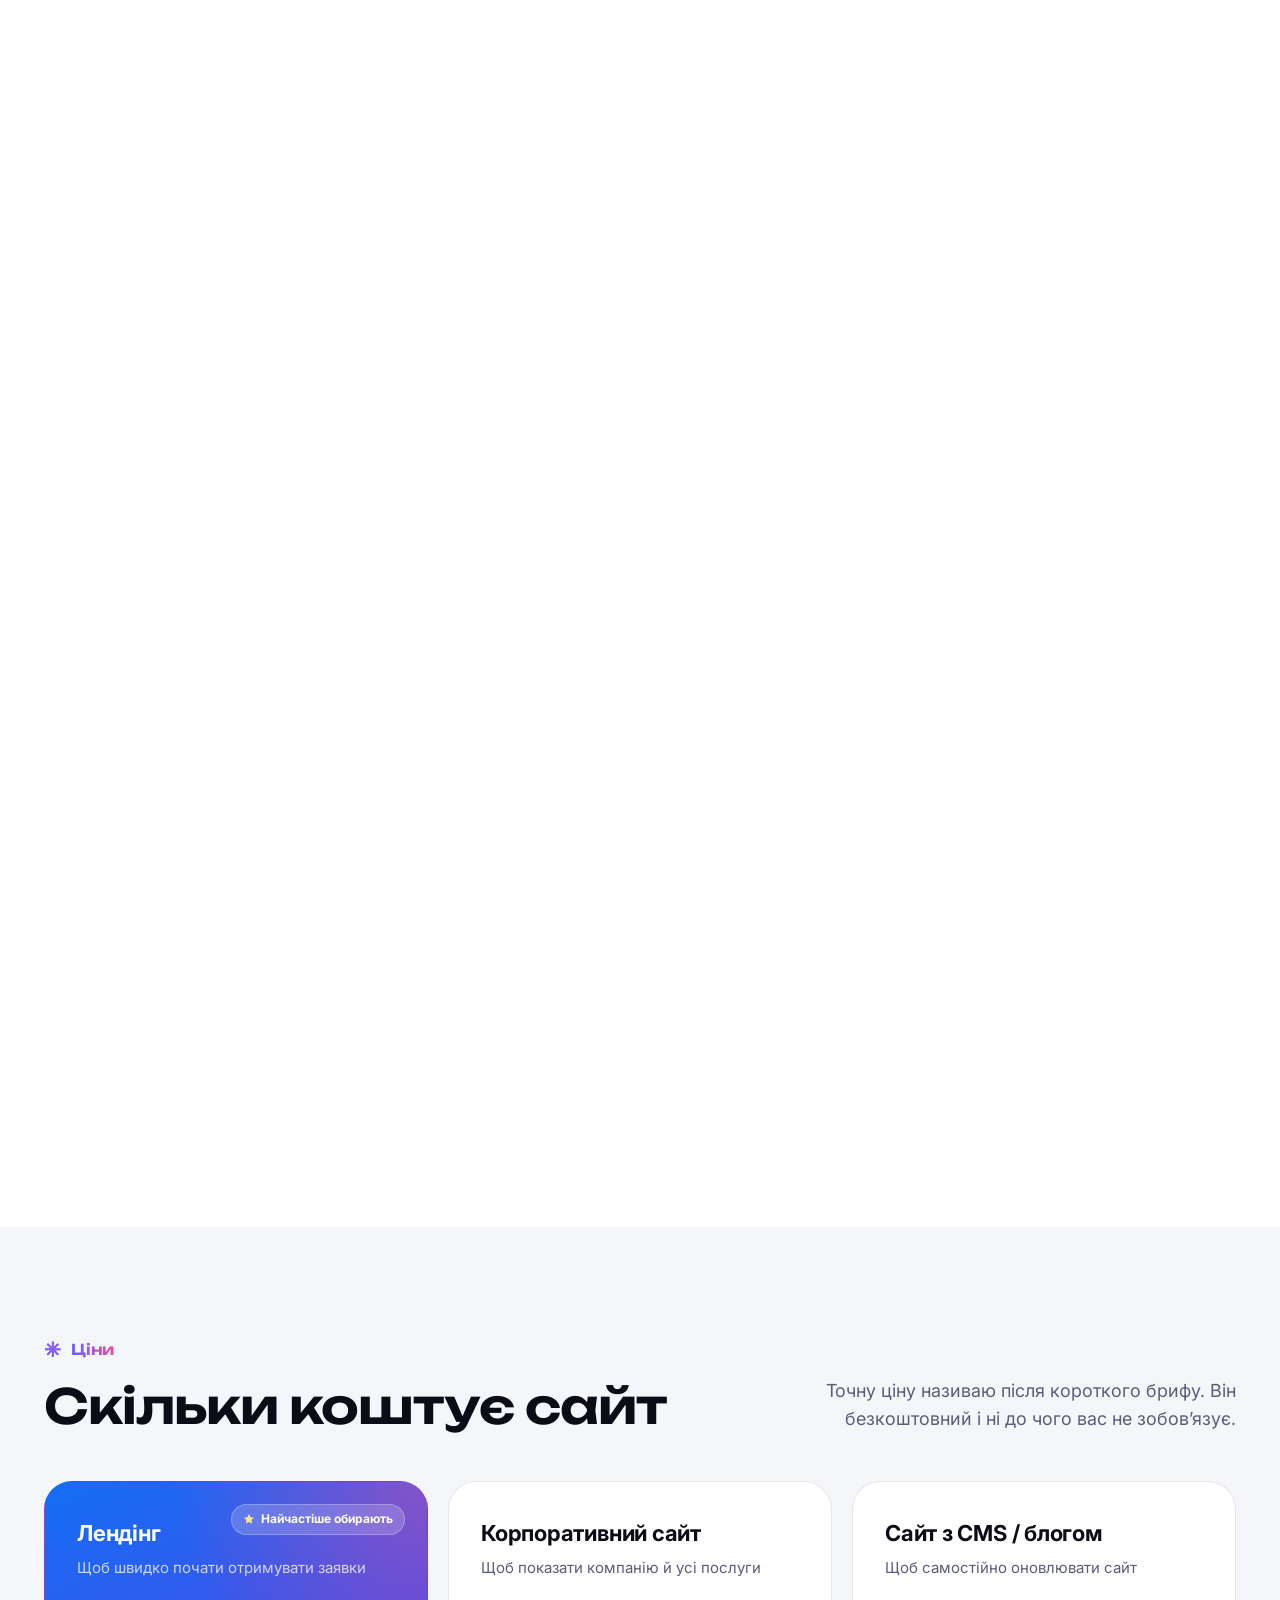
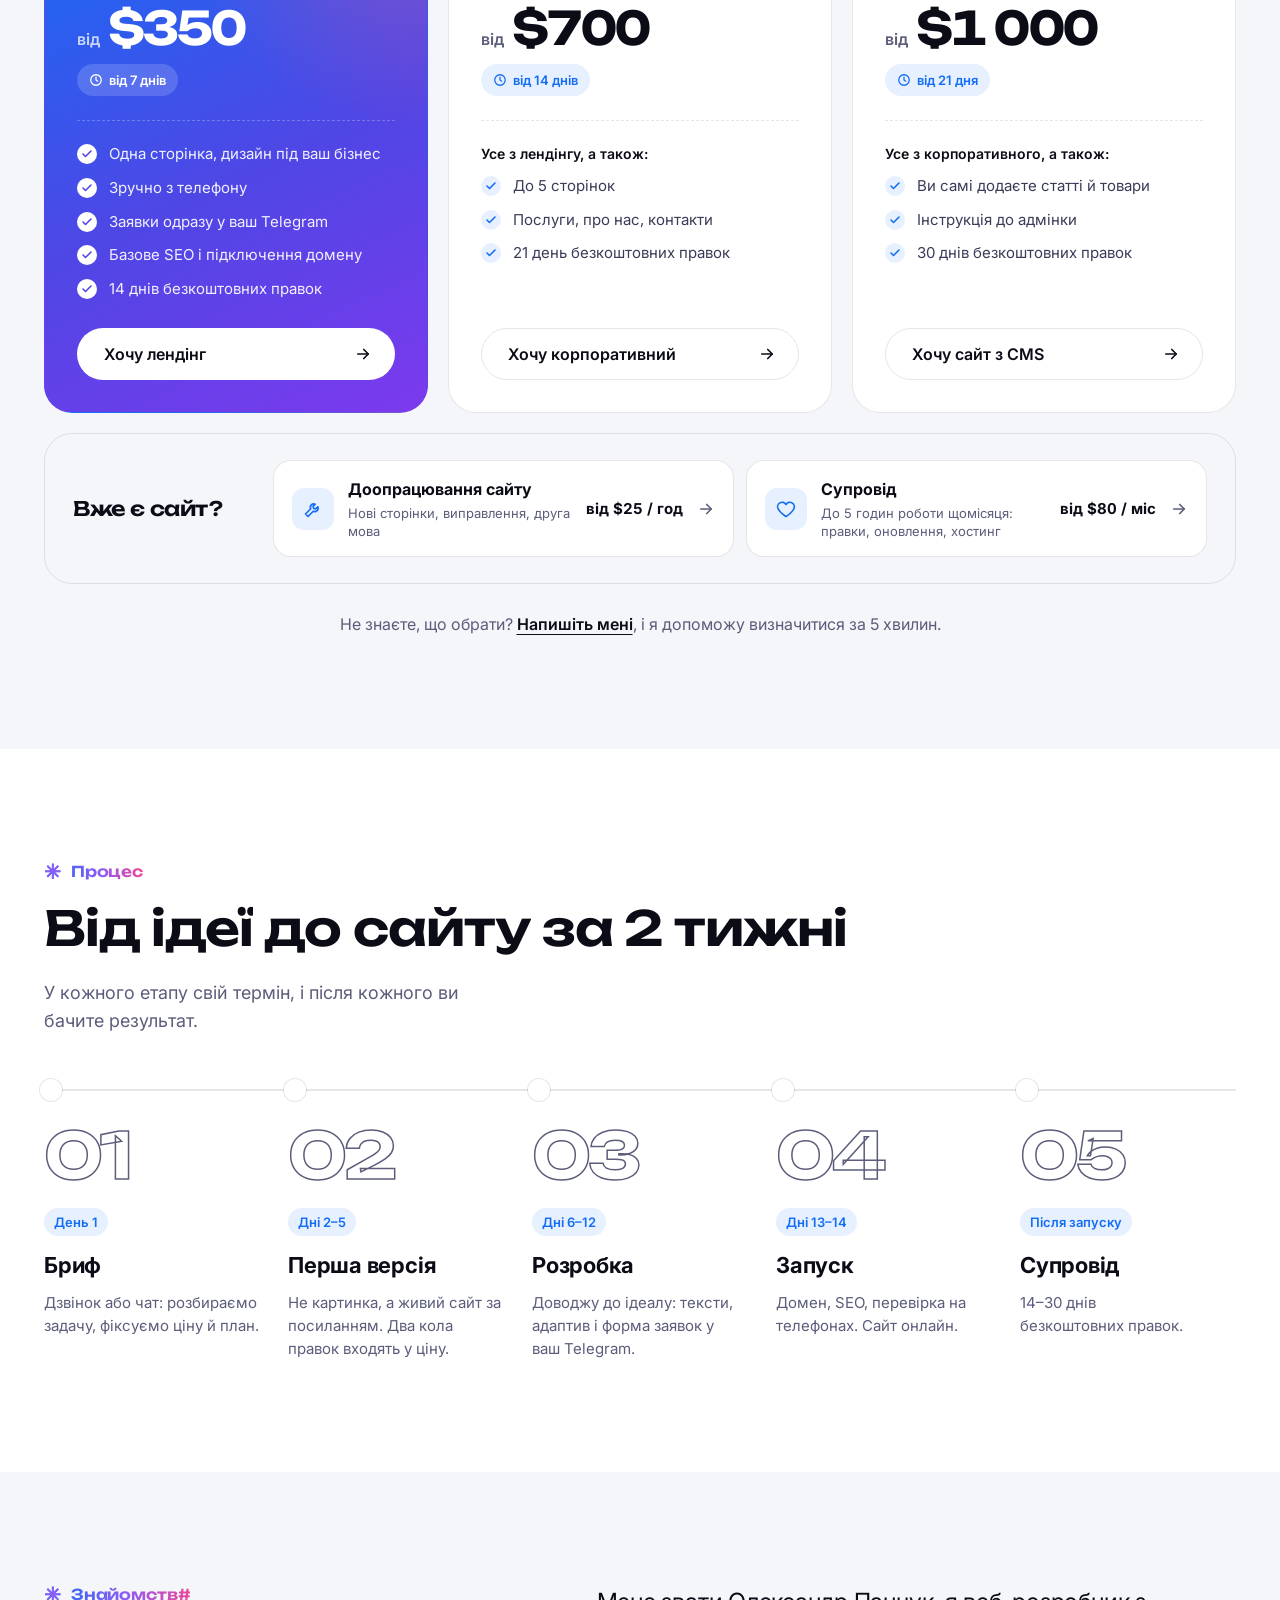
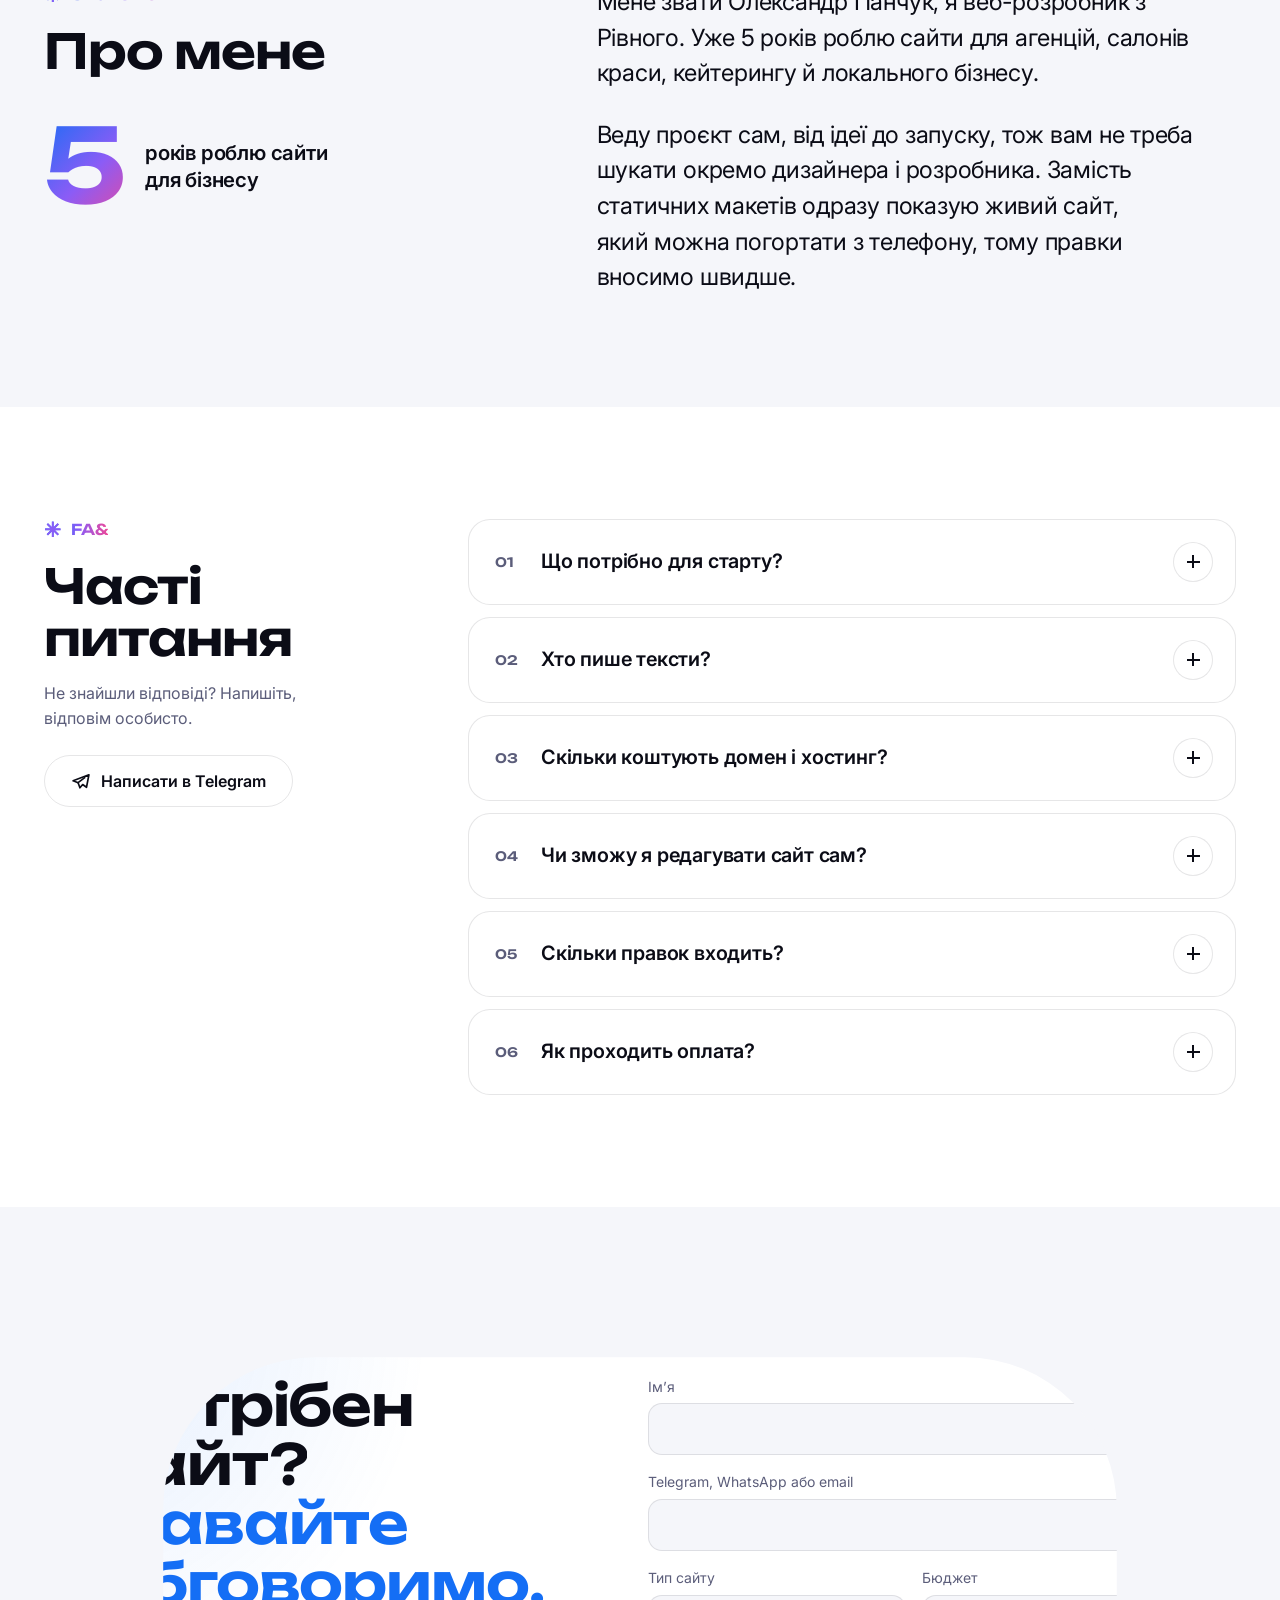
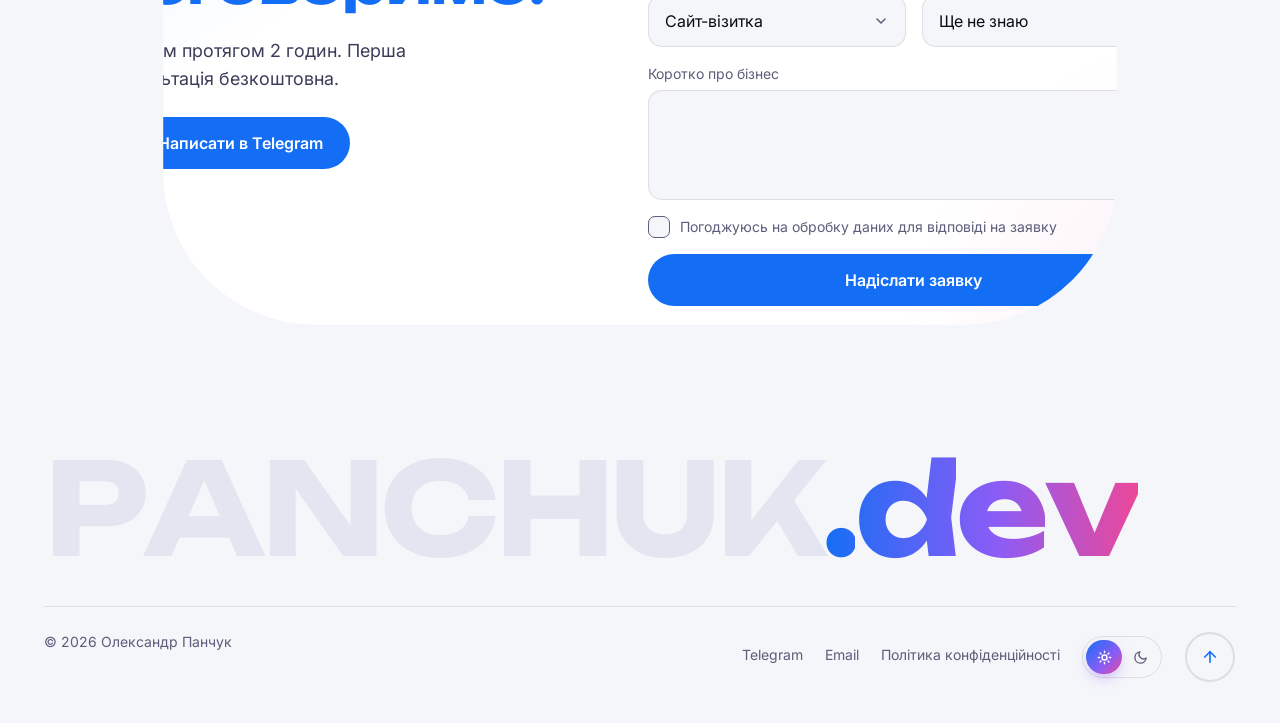
==== commit 85ddb2c9: "Mobile: theme toggle in header (removed duplicate from menu) Co-Authored-By: Claude Opus 5.5 <norepl" ====
--- a/index.html
+++ b/index.html
@@ -45,9 +45,9 @@
       href="https://fonts.googleapis.com/css2?family=Inter:wght@400;500;600;700&family=Unbounded:wght@500;600;700&display=swap"
       rel="stylesheet"
     />
-    <link rel="stylesheet" href="css/style.css?v=202611261443" />
-    <link rel="stylesheet" href="css/fx.css?v=202611261443" />
-    <link rel="stylesheet" href="css/fx-pro.css?v=202611261443" />
+    <link rel="stylesheet" href="css/style.css?v=202611261444" />
+    <link rel="stylesheet" href="css/fx.css?v=202611261444" />
+    <link rel="stylesheet" href="css/fx-pro.css?v=202611261444" />
   </head>
   <body>
     <div class="pl" aria-hidden="true">
@@ -185,39 +185,6 @@
                 <span class="lang-thumb" aria-hidden="true"></span><span class="lang-opt is-on">UA</span
                 ><span class="lang-opt">EN</span>
               </a>
-              <button class="tool icon" type="button" data-theme-toggle aria-label="Перемкнути тему">
-                  <svg
-                    class="i-sun"
-                    width="18"
-                    height="18"
-                    viewBox="0 0 24 24"
-                    fill="none"
-                    stroke="currentColor"
-                    stroke-width="2"
-                    stroke-linecap="round"
-                    stroke-linejoin="round"
-                    aria-hidden="true"
-                  >
-                    <circle cx="12" cy="12" r="4"></circle>
-                    <path
-                      d="M12 2v2M12 20v2M4.9 4.9l1.4 1.4M17.7 17.7l1.4 1.4M2 12h2M20 12h2M4.9 19.1l1.4-1.4M17.7 6.3l1.4-1.4"
-                    ></path>
-                  </svg>
-                  <svg
-                    class="i-moon"
-                    width="18"
-                    height="18"
-                    viewBox="0 0 24 24"
-                    fill="none"
-                    stroke="currentColor"
-                    stroke-width="2"
-                    stroke-linecap="round"
-                    stroke-linejoin="round"
-                    aria-hidden="true"
-                  >
-                    <path d="M21 12.8A9 9 0 1 1 11.2 3a7 7 0 0 0 9.8 9.8z"></path>
-                  </svg>
-                </button>
             </div>
           </div>
         </div>
@@ -953,9 +920,9 @@
         </svg>
       </a>
     </div>
-    <script src="js/main.js?v=202611261443" defer></script>
-    <script src="js/fx.js?v=202611261443" defer></script>
-    <script src="js/vendor/lenis.min.js?v=202611261443" defer></script>
-    <script src="js/fx-pro.js?v=202611261443" defer></script>
+    <script src="js/main.js?v=202611261444" defer></script>
+    <script src="js/fx.js?v=202611261444" defer></script>
+    <script src="js/vendor/lenis.min.js?v=202611261444" defer></script>
+    <script src="js/fx-pro.js?v=202611261444" defer></script>
   </body>
 </html>
--- a/css/style.css
+++ b/css/style.css
@@ -426,8 +426,6 @@
   .hdr-cta { display: none; }
 }
 @media screen and (max-width: 640px) {
-  /* На телефоні перемикач теми живе в меню, щоб шапка влазила в один рядок */
-  .hdr [data-theme-toggle] { display: none; }
   .mnav-in { padding-top: 92px; }
 }
 @media screen and (max-width: 380px) {
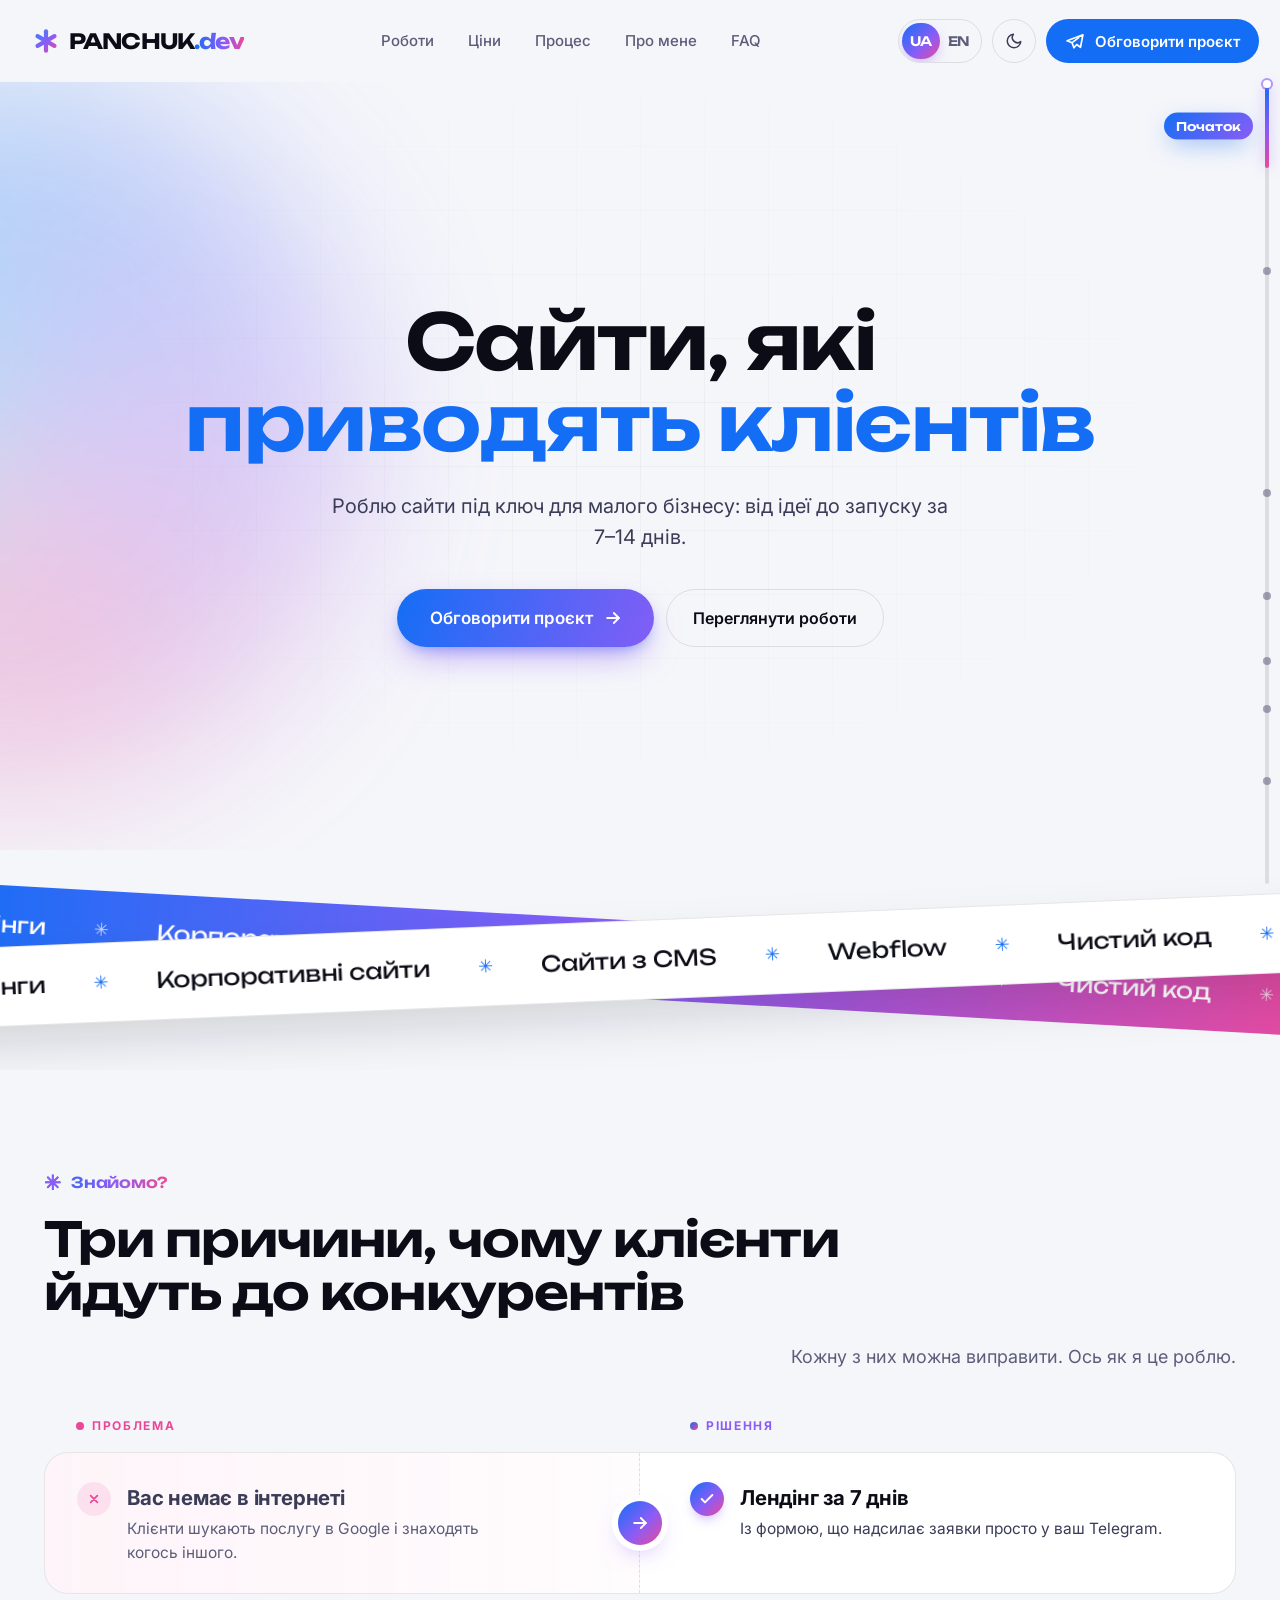
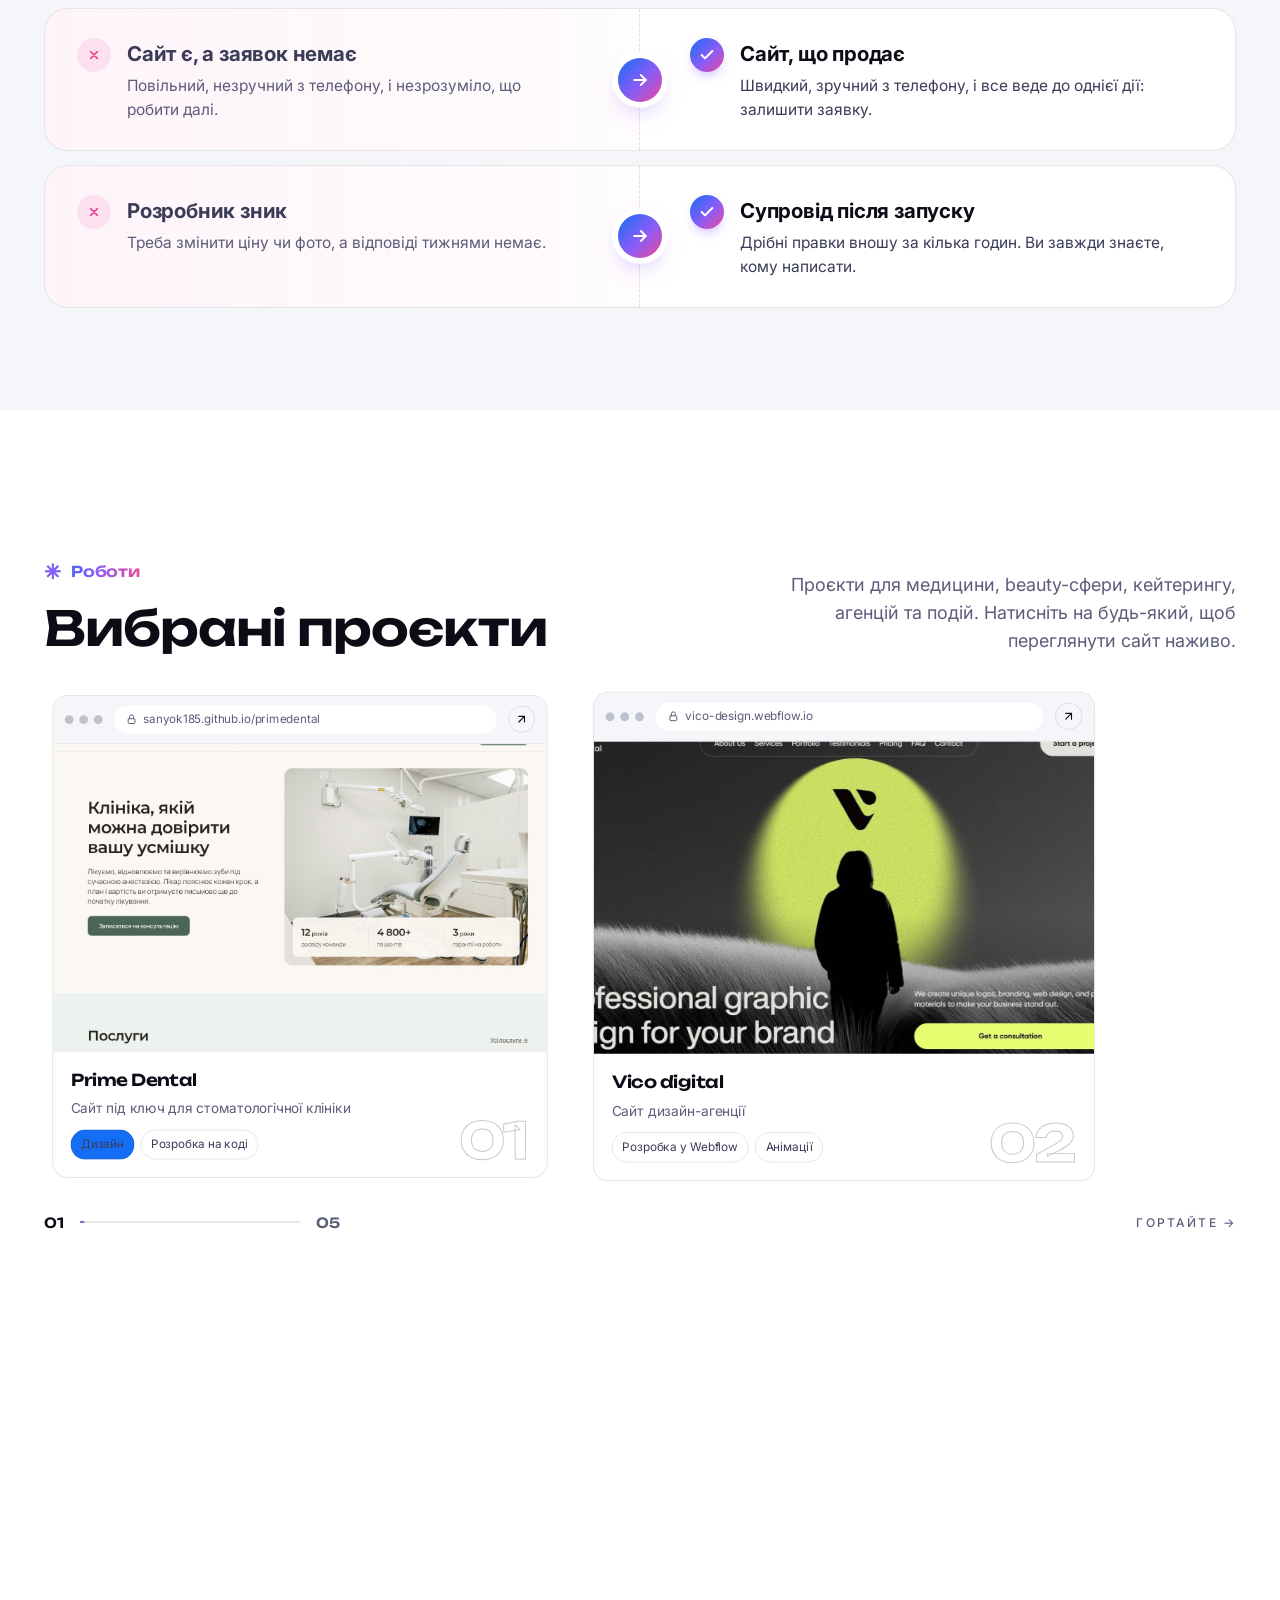
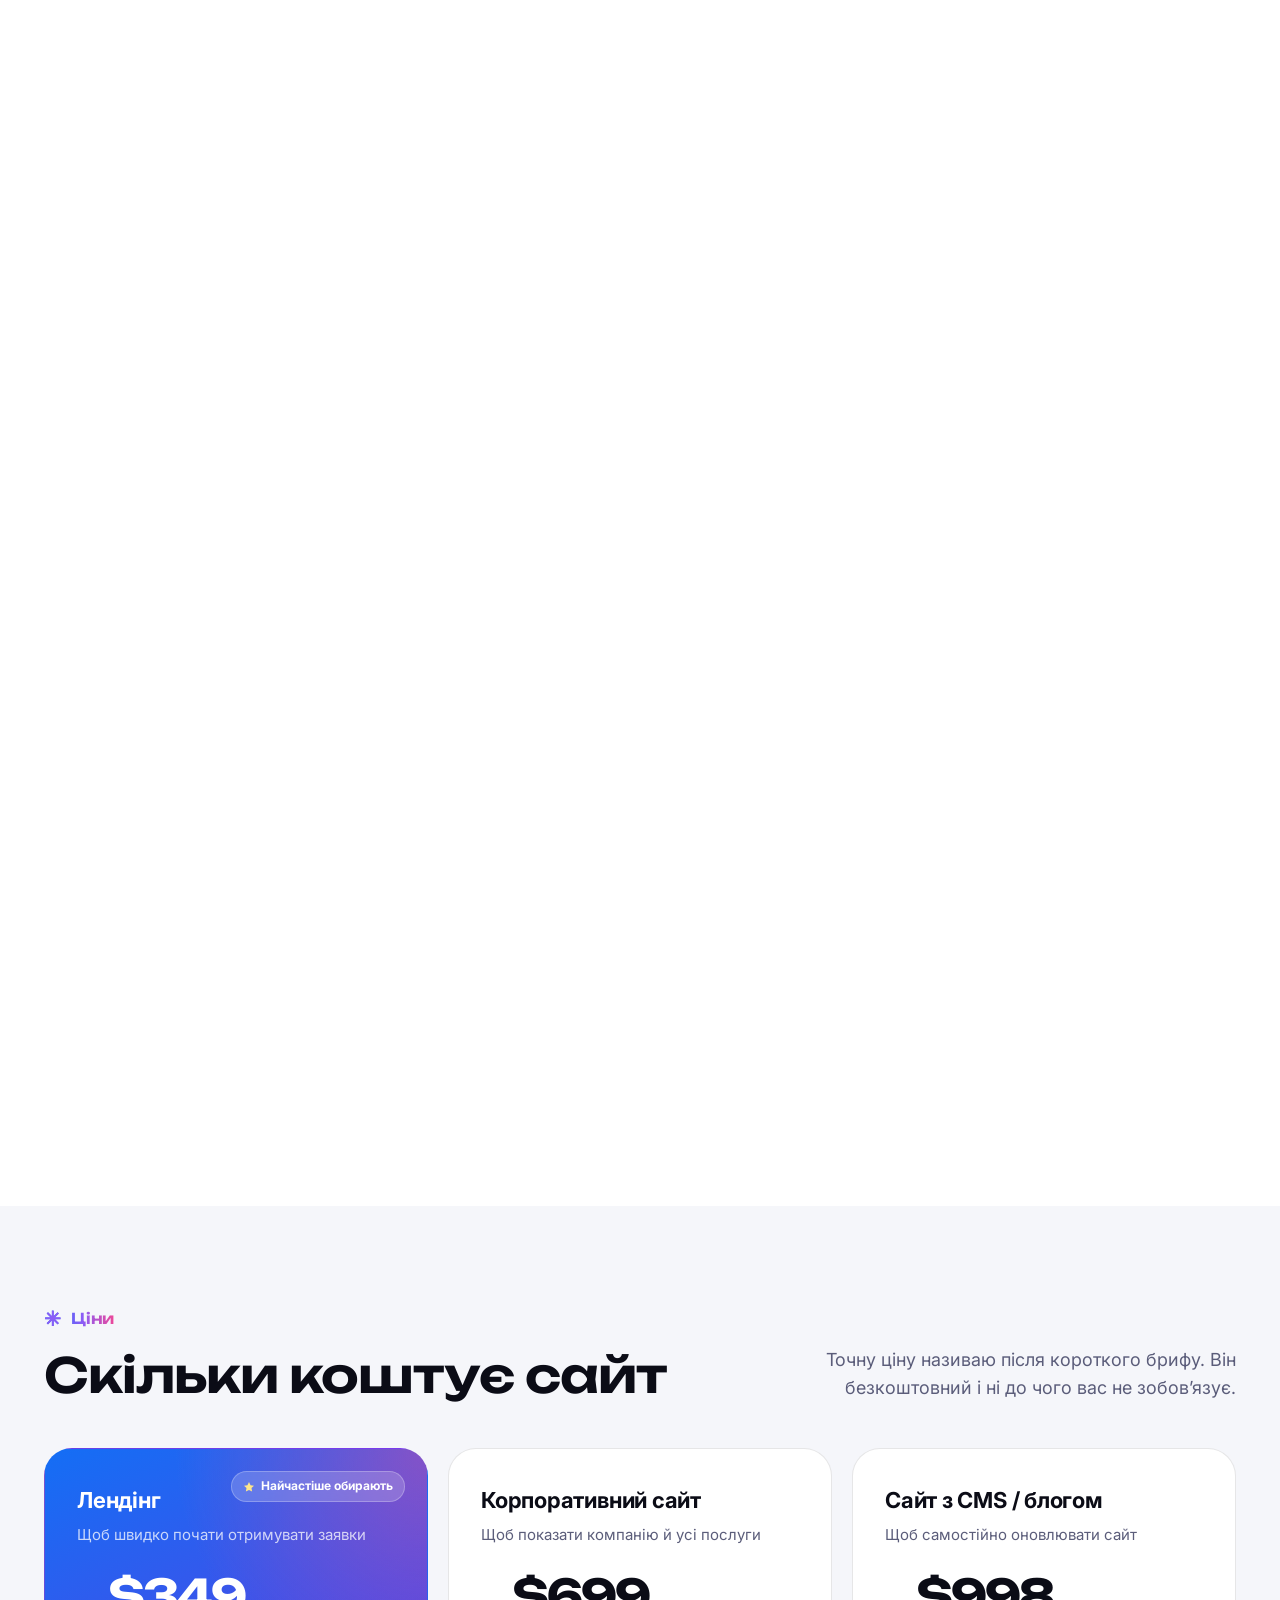
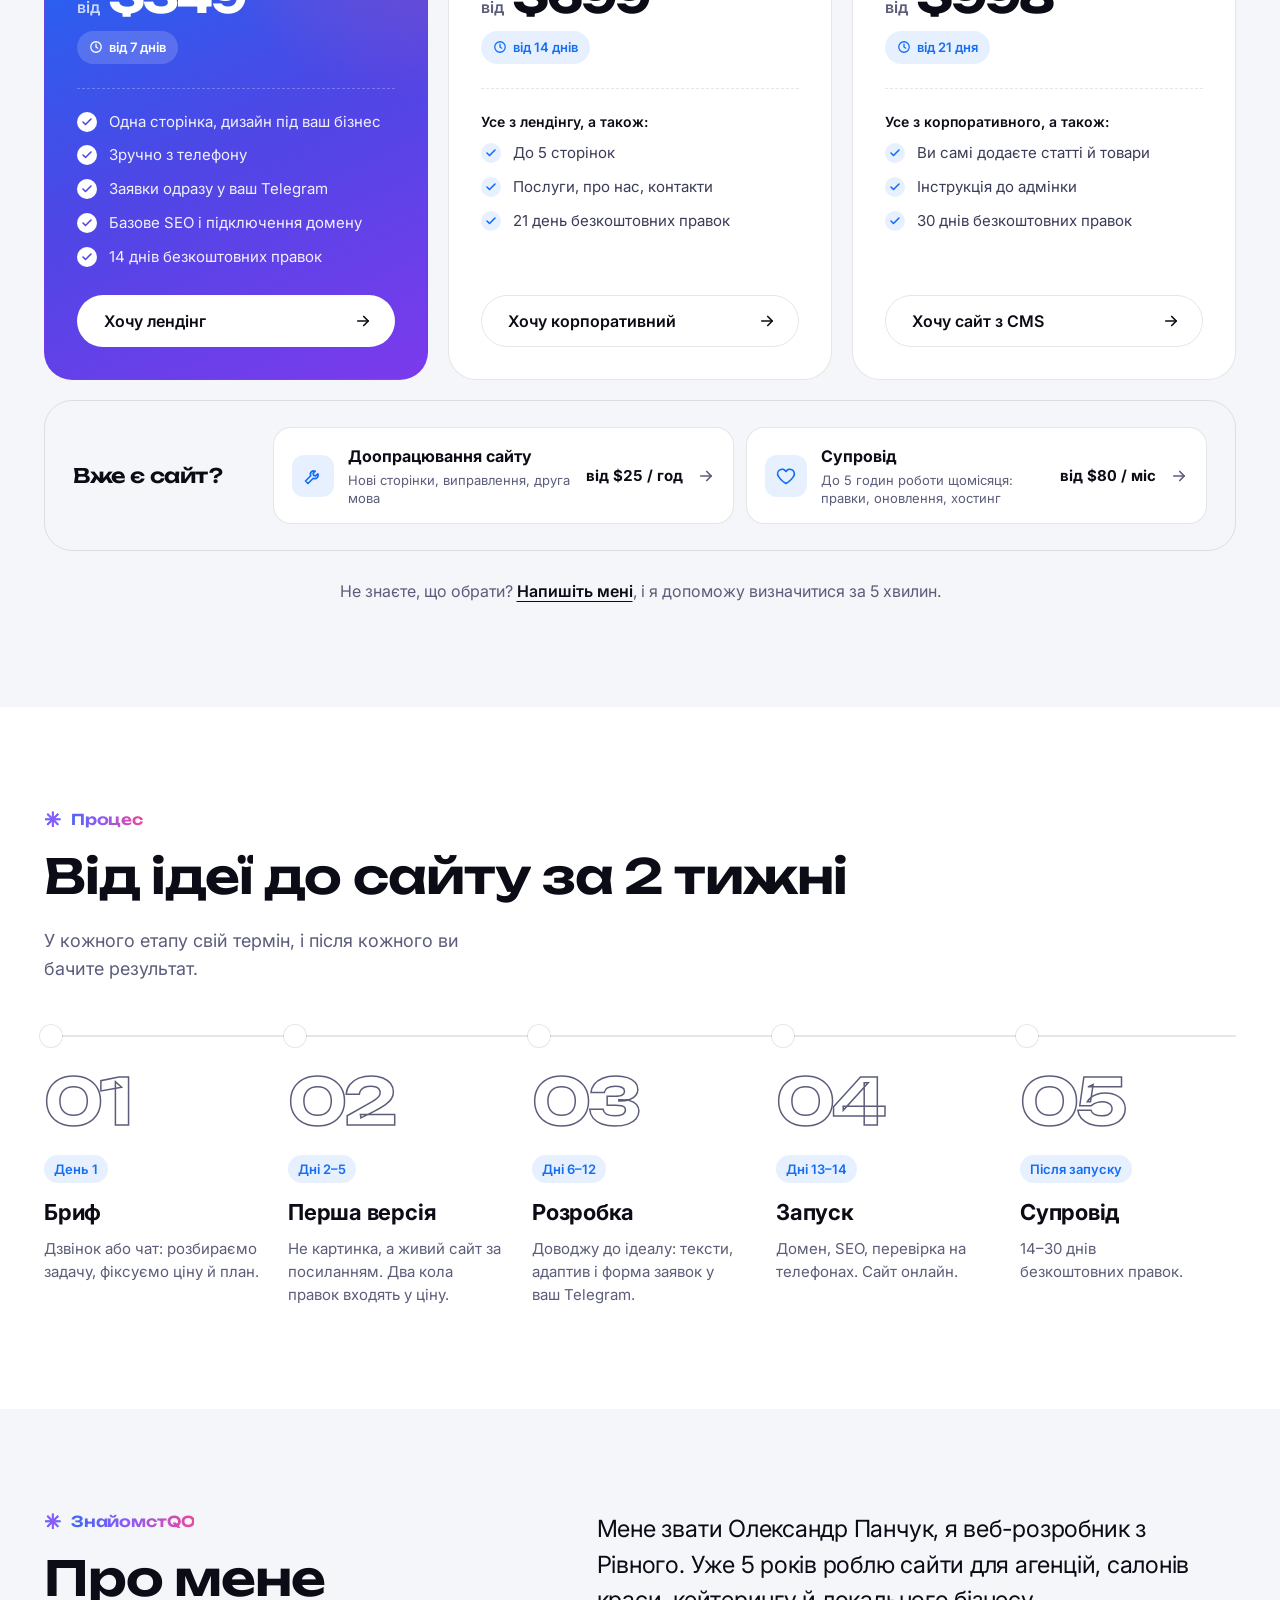
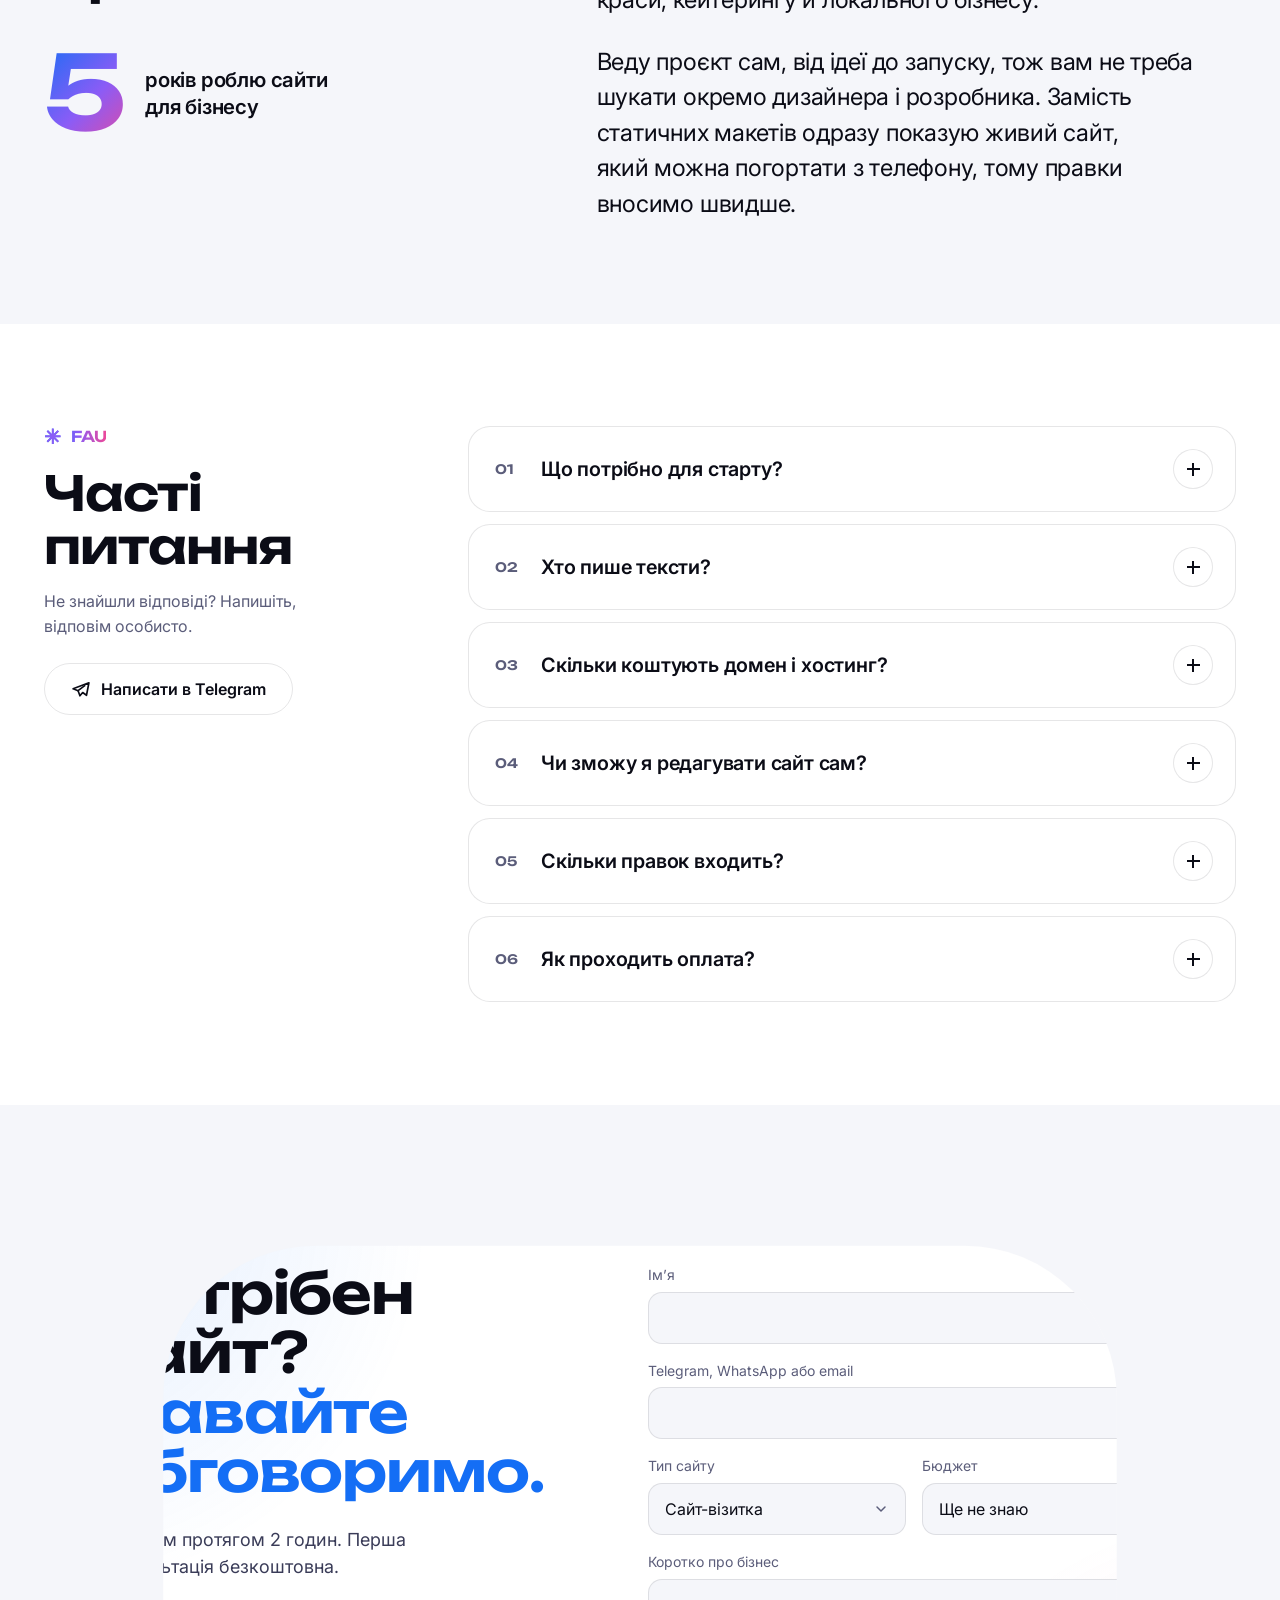
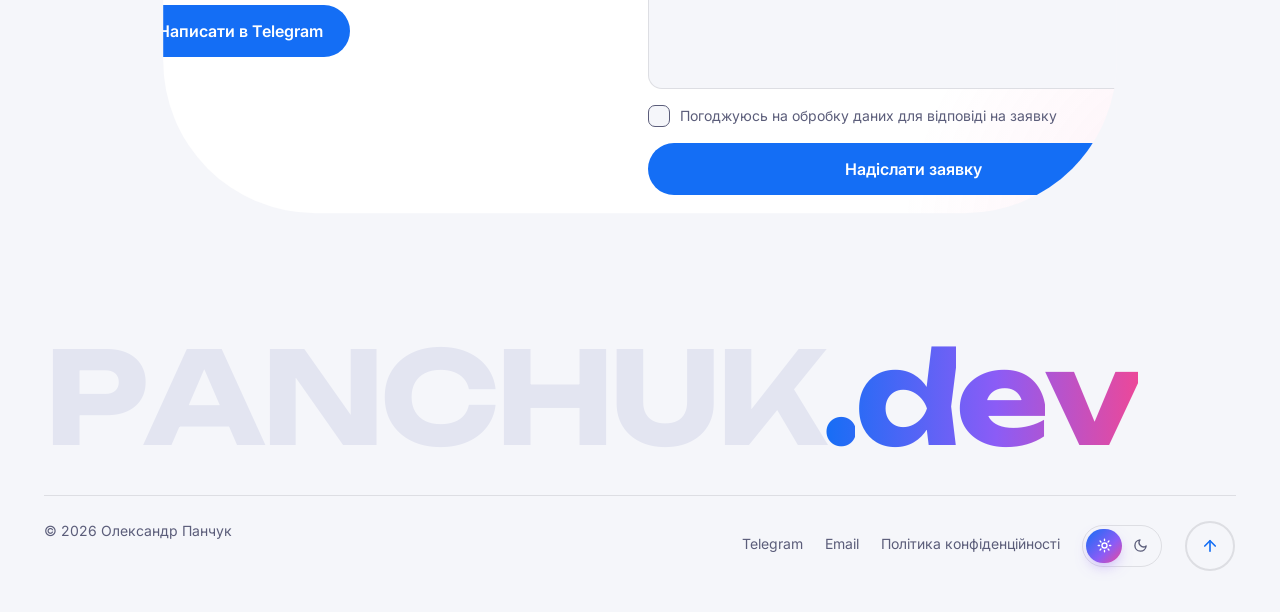
==== commit 94760f1e: "Consistent fluid vertical spacing scale across all sections Co-Authored-By: Claude Opus 5.5 <noreply" ====
--- a/index.html
+++ b/index.html
@@ -45,9 +45,9 @@
       href="https://fonts.googleapis.com/css2?family=Inter:wght@400;500;600;700&family=Unbounded:wght@500;600;700&display=swap"
       rel="stylesheet"
     />
-    <link rel="stylesheet" href="css/style.css?v=202611261444" />
-    <link rel="stylesheet" href="css/fx.css?v=202611261444" />
-    <link rel="stylesheet" href="css/fx-pro.css?v=202611261444" />
+    <link rel="stylesheet" href="css/style.css?v=202611261446" />
+    <link rel="stylesheet" href="css/fx.css?v=202611261446" />
+    <link rel="stylesheet" href="css/fx-pro.css?v=202611261446" />
   </head>
   <body>
     <div class="pl" aria-hidden="true">
@@ -920,9 +920,9 @@
         </svg>
       </a>
     </div>
-    <script src="js/main.js?v=202611261444" defer></script>
-    <script src="js/fx.js?v=202611261444" defer></script>
-    <script src="js/vendor/lenis.min.js?v=202611261444" defer></script>
-    <script src="js/fx-pro.js?v=202611261444" defer></script>
+    <script src="js/main.js?v=202611261446" defer></script>
+    <script src="js/fx.js?v=202611261446" defer></script>
+    <script src="js/vendor/lenis.min.js?v=202611261446" defer></script>
+    <script src="js/fx-pro.js?v=202611261446" defer></script>
   </body>
 </html>
--- a/css/style.css
+++ b/css/style.css
@@ -79,9 +79,11 @@
 @keyframes run { to { transform: translateX(-50%); } }
 
 /* Sections */
-.sec { padding: 112px 0; }
+/* Єдина шкала вертикальних відступів: плавно від телефона до десктопа */
+.pf { --sec-y: clamp(64px, 8vw, 112px); --head-gap: clamp(28px, 3.6vw, 48px); }
+.sec { padding: var(--sec-y) 0; }
 .sec-2 { background: var(--bg-2); }
-.head { display: flex; justify-content: space-between; align-items: flex-end; gap: 24px; flex-wrap: wrap; margin-bottom: 48px; }
+.head { display: flex; justify-content: space-between; align-items: flex-end; gap: 24px; flex-wrap: wrap; margin-bottom: var(--head-gap); }
 .h2 { font-size: clamp(30px, 3.8vw, 48px); line-height: 1.1; margin: 0; max-width: 18em; }
 .sub { color: var(--muted); font-size: 18px; max-width: 30em; margin: 0; }
 
@@ -259,8 +261,8 @@
 }
 
 /* Final CTA */
-.final { padding: 112px 0 64px; }
-.final-box { border-radius: 32px; background: radial-gradient(640px circle at 0% 0%, rgba(20, 110, 245, .13), transparent 60%), radial-gradient(560px circle at 100% 100%, rgba(236, 72, 153, .10), transparent 60%), var(--card); border: 1px solid var(--line); padding: 56px; display: flex; gap: 56px; flex-wrap: wrap; }
+.final { padding: var(--sec-y) 0 clamp(40px, 5vw, 64px); }
+.final-box { border-radius: 32px; background: radial-gradient(640px circle at 0% 0%, rgba(20, 110, 245, .13), transparent 60%), radial-gradient(560px circle at 100% 100%, rgba(236, 72, 153, .10), transparent 60%), var(--card); border: 1px solid var(--line); padding: clamp(24px, 4.5vw, 56px); display: flex; gap: clamp(32px, 4.5vw, 56px); flex-wrap: wrap; }
 .final-copy { flex: 1 1 400px; min-width: 0; display: flex; flex-direction: column; gap: 24px; }
 .final-h { font-size: clamp(32px, 4.4vw, 56px); line-height: 1.06; margin: 0; }
 .final-copy p { margin: 0; font-size: 18px; color: var(--text); }
@@ -317,8 +319,6 @@
   .tl::before { left: -36px; top: 4px; }
   .tl-num { font-size: 44px; }
   .tl-time { margin: 12px 0 8px; }
-    .sec { padding: 80px 0; }
-  .final-box { padding: 36px; }
 }
 @media screen and (max-width: 640px) {
   .hdr-cta { display: none; }
@@ -331,7 +331,7 @@
   .extra-sum { margin-left: 56px; color: var(--accent-2); }
   .pf.light .extra-sum { color: var(--accent); }
   .extra-go { display: none; }
-  .final-box { padding: 24px; border-radius: 24px; }
+  .final-box { padding: 28px 20px; border-radius: 24px; }
   .fab { display: inline-flex; position: fixed; right: 16px; bottom: 16px; z-index: 40; width: 56px; height: 56px; border-radius: 50%; align-items: center; justify-content: center; background: var(--accent); color: var(--on-accent); box-shadow: 0 10px 30px rgba(20, 110, 245, 0.4); }
 }
 @media (prefers-reduced-motion: reduce) {
--- a/css/fx-pro.css
+++ b/css/fx-pro.css
@@ -26,7 +26,7 @@
 .fx .hero-grid { opacity: .35; }
 
 /* Дві схрещені стрічки */
-.fx-ribbons { position: relative; padding: 70px 0; overflow: hidden; }
+.fx-ribbons { position: relative; padding: clamp(44px, 6vw, 70px) 0; overflow: hidden; }
 .fx-ribbons .marquee { position: relative; }
 .fx-ribbon-1 { z-index: 2; width: 112%; margin-left: -6%; rotate: -2.4deg; box-shadow: 0 24px 60px -20px rgba(11, 12, 22, .25); }
 .fx-ribbon-2 { position: absolute !important; z-index: 1; left: -6%; width: 112%; top: 50%; translate: 0 -50%; rotate: 3.2deg; border: 0; background: linear-gradient(90deg, #146ef5, #8b5cf6 50%, #ec4899); }
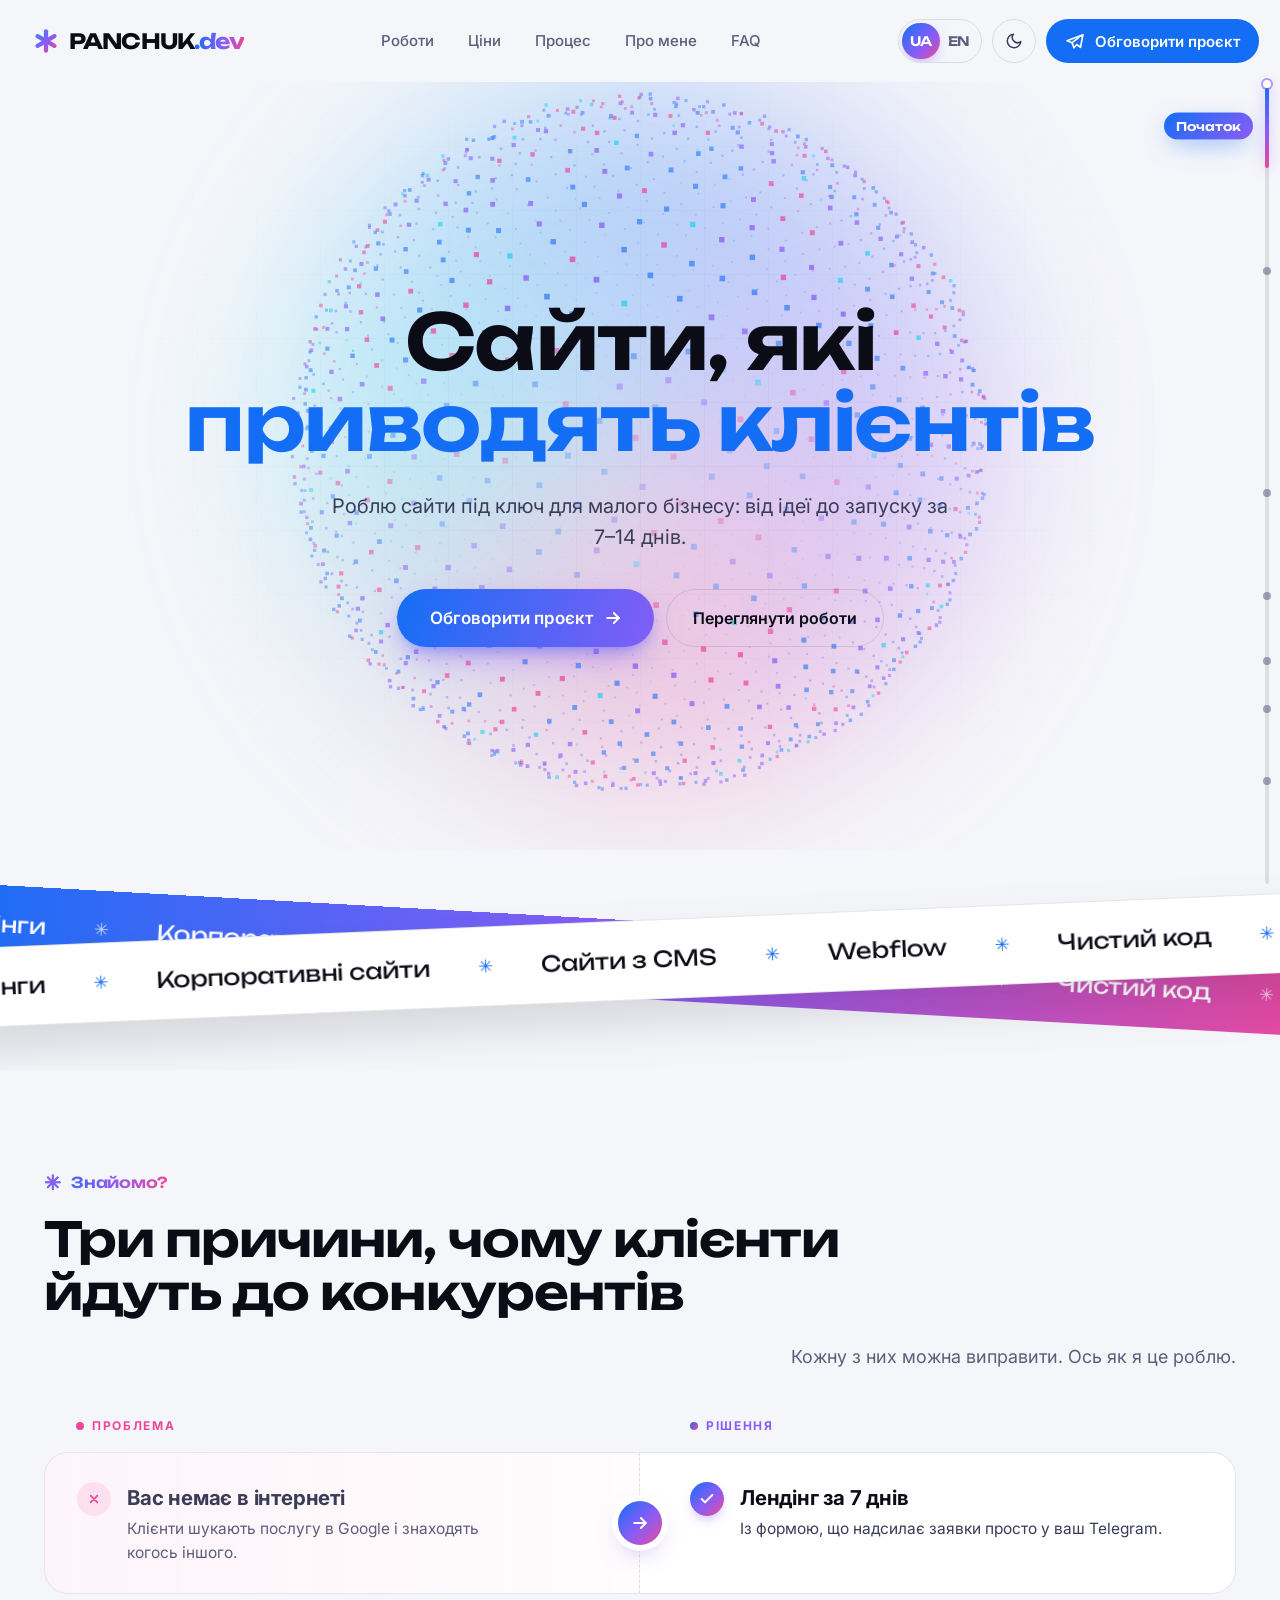
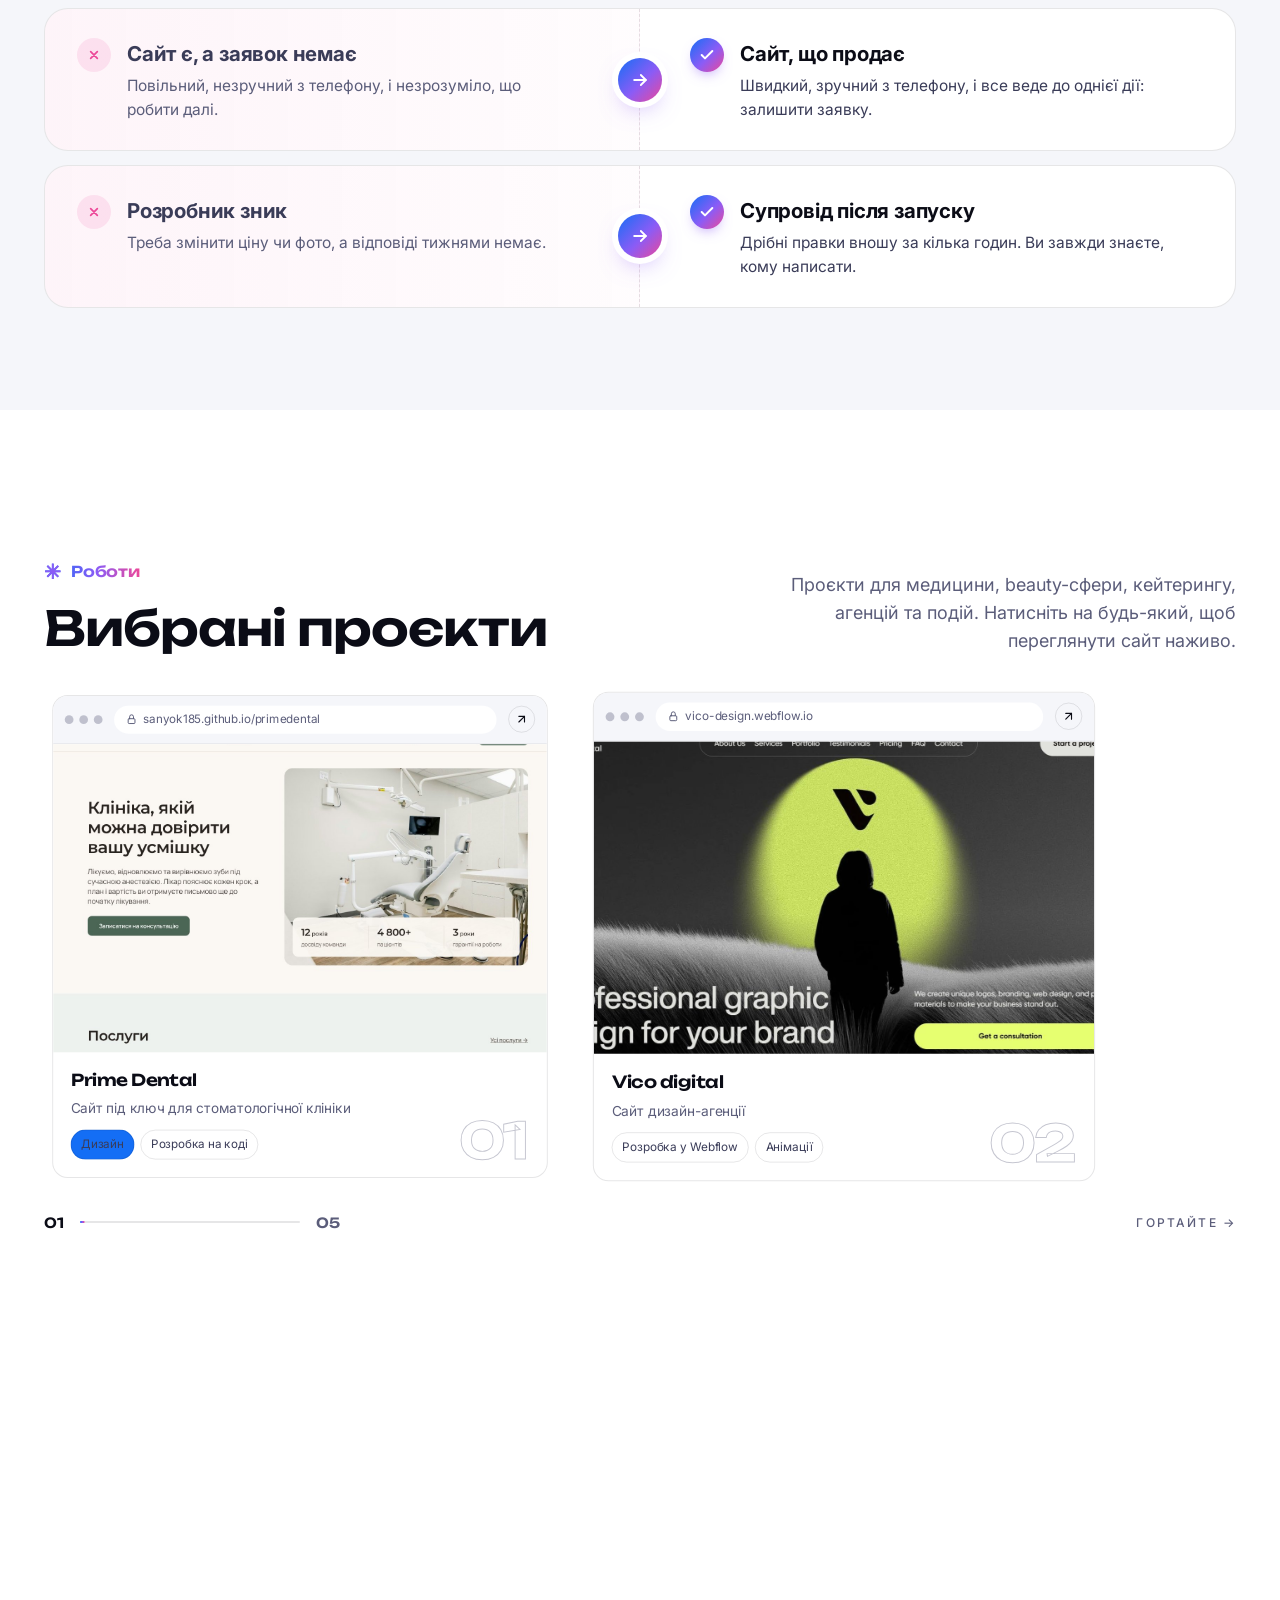
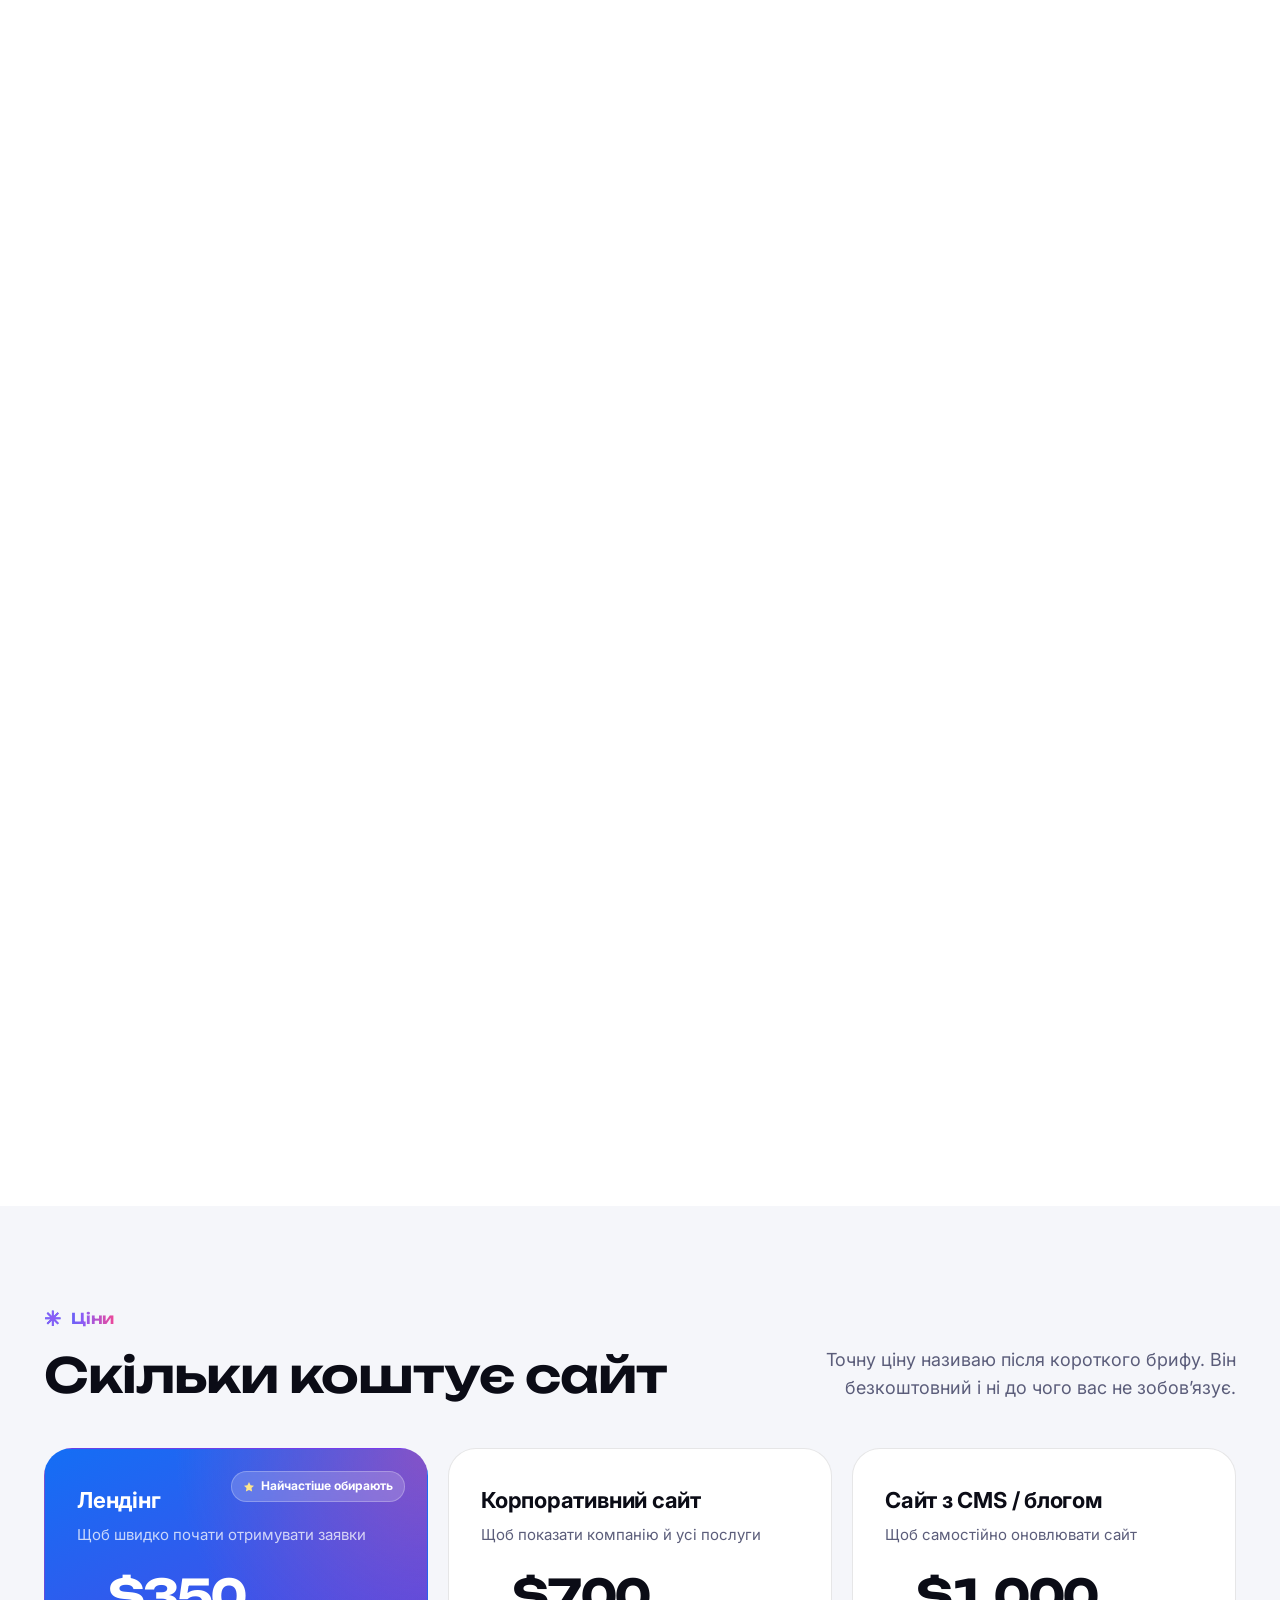
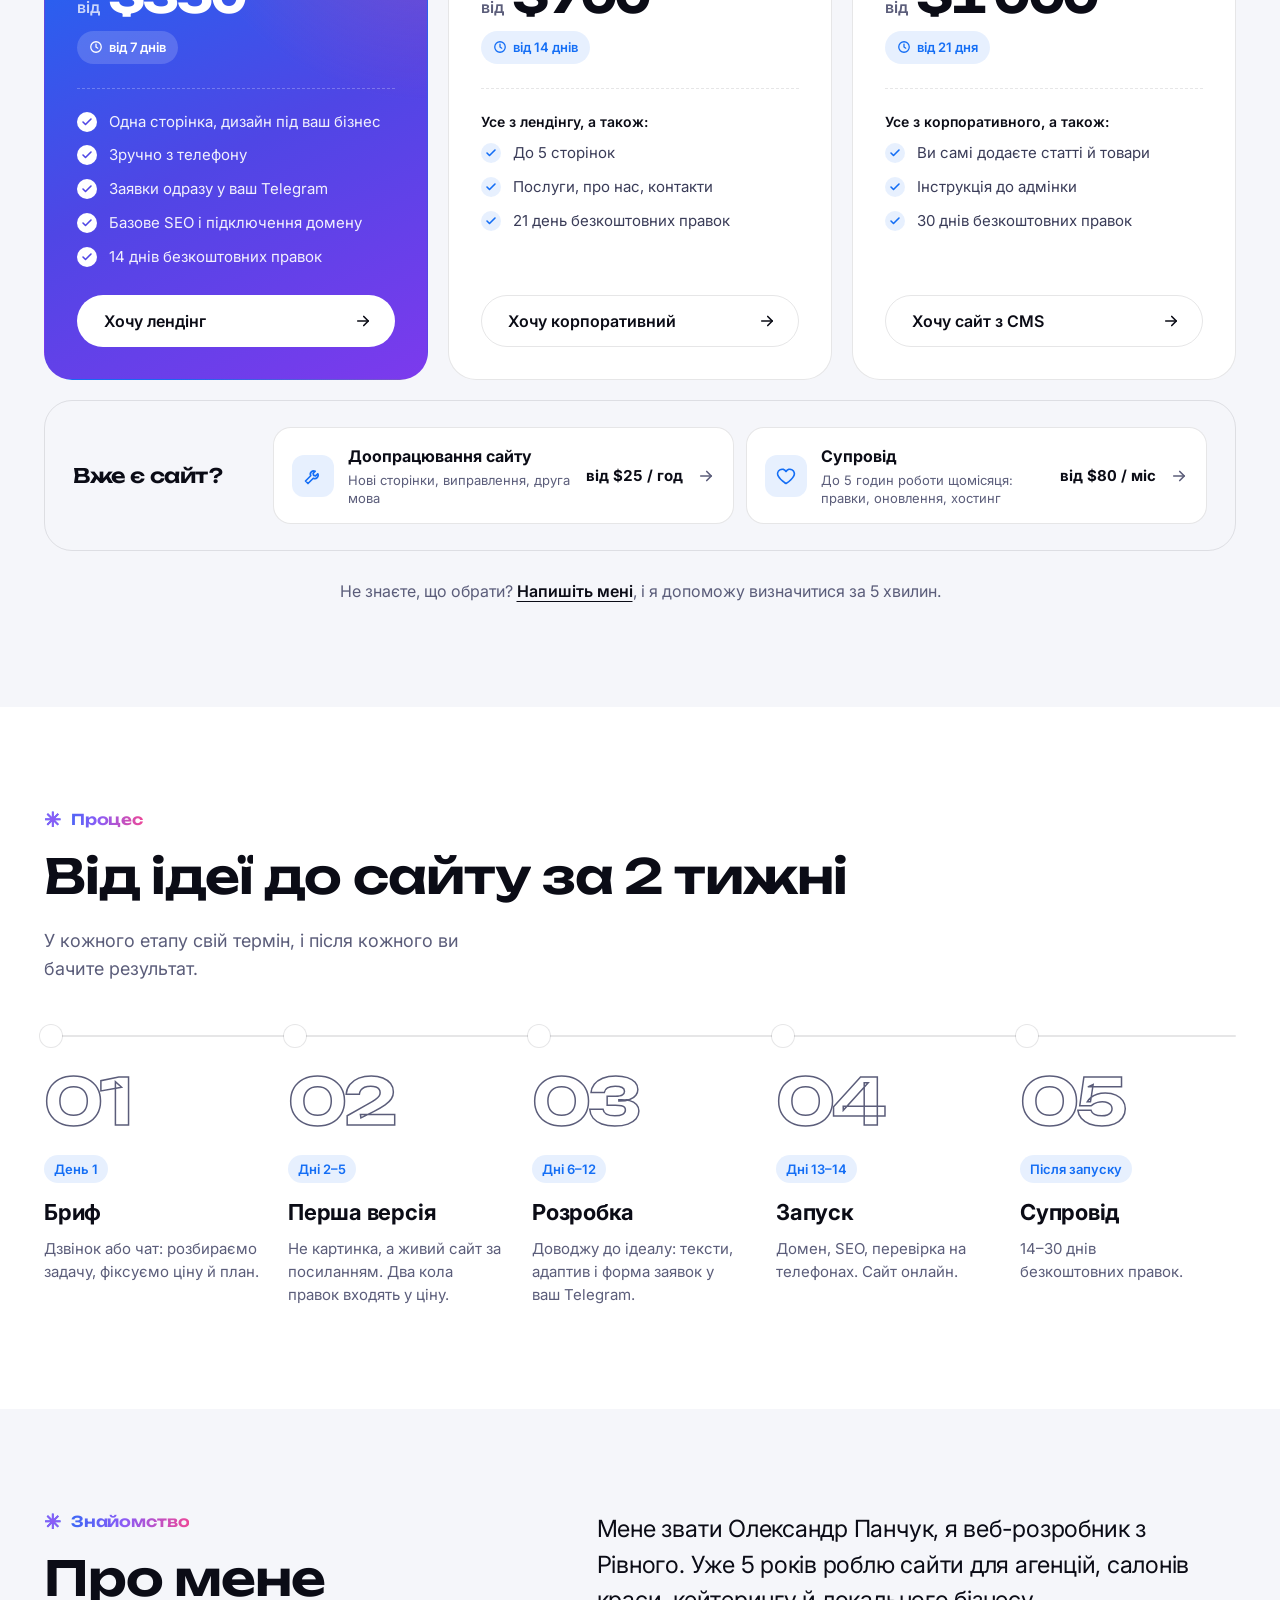
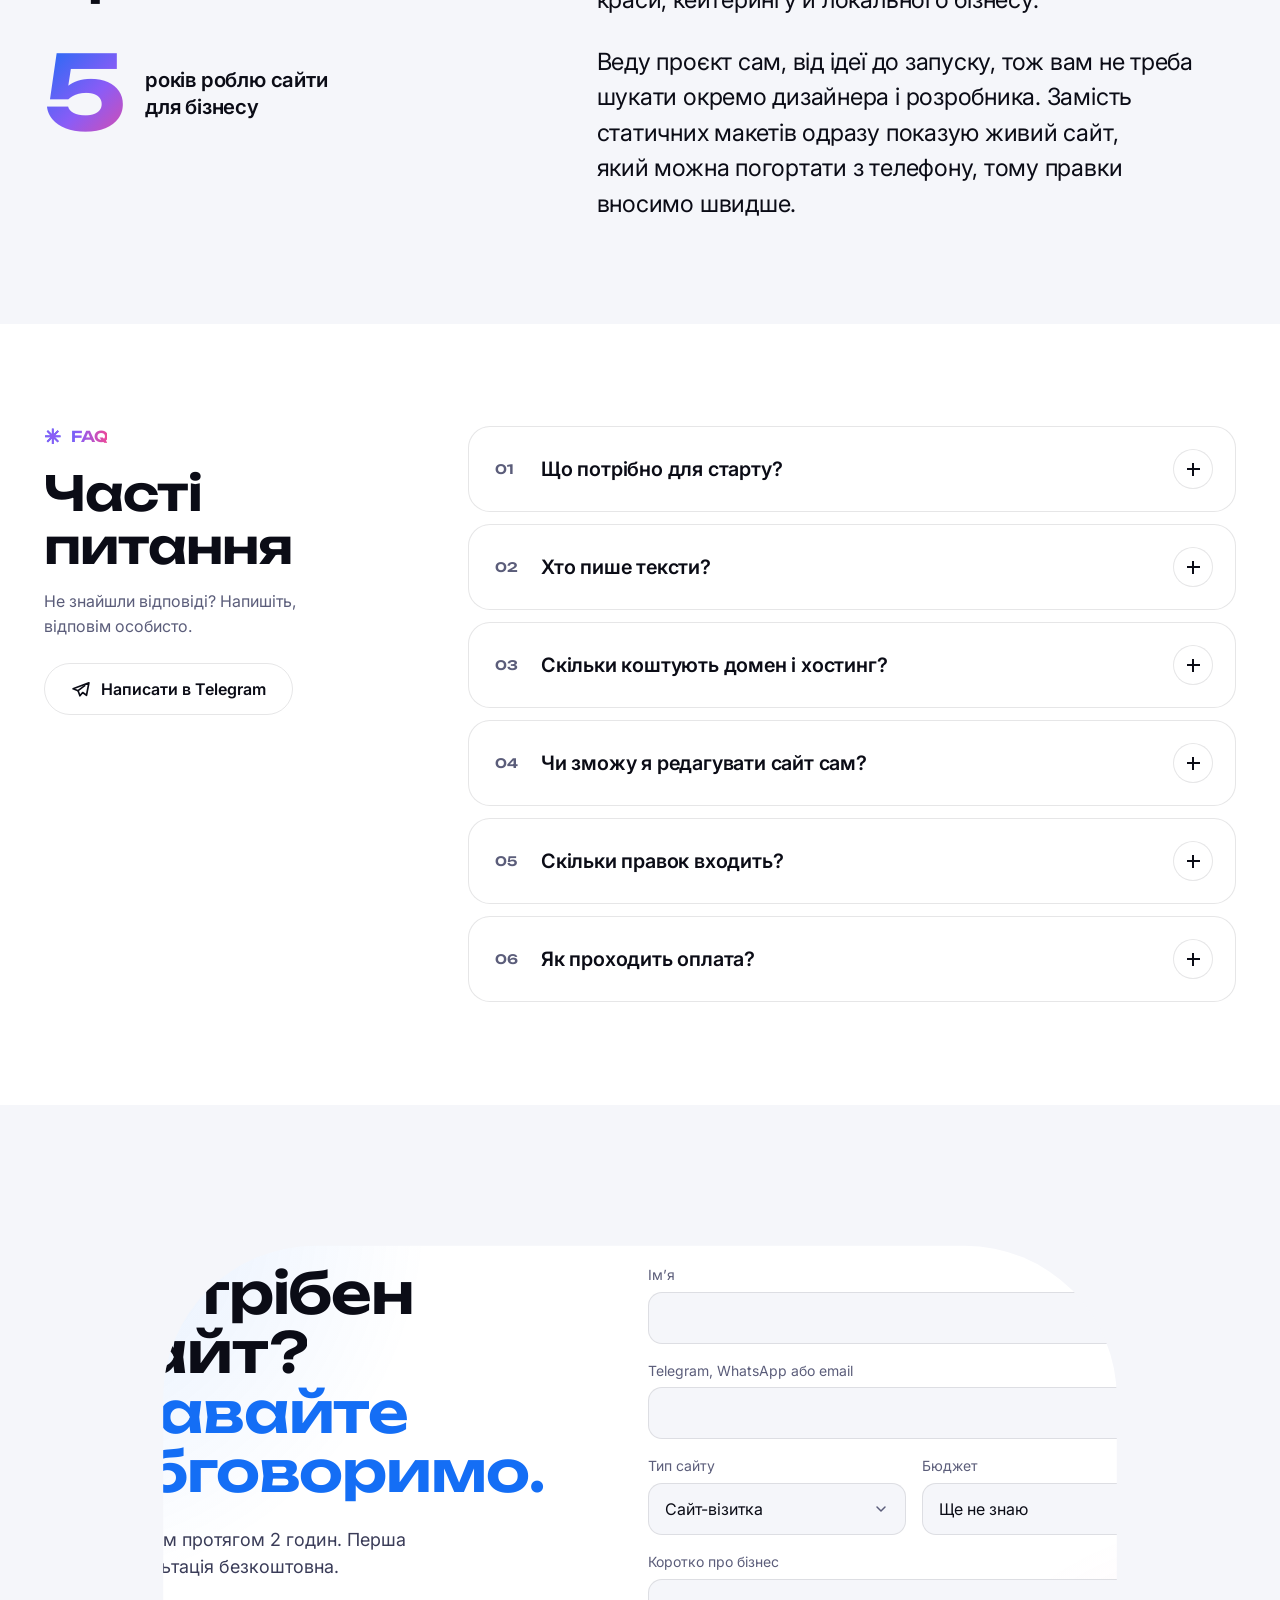
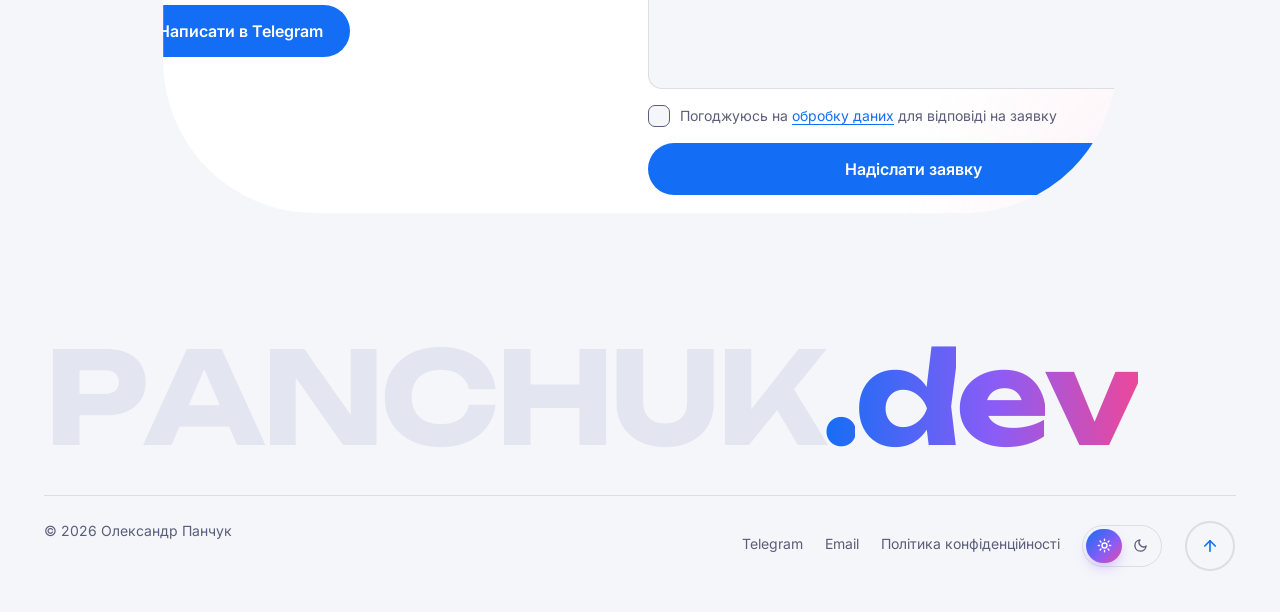
==== commit 9cfe5ebc: "Add privacy policy pages (UA/EN); link from footer and consent checkbox Co-Authored-By: Claude Opus " ====
--- a/index.html
+++ b/index.html
@@ -45,9 +45,9 @@
       href="https://fonts.googleapis.com/css2?family=Inter:wght@400;500;600;700&family=Unbounded:wght@500;600;700&display=swap"
       rel="stylesheet"
     />
-    <link rel="stylesheet" href="css/style.css?v=202611261446" />
-    <link rel="stylesheet" href="css/fx.css?v=202611261446" />
-    <link rel="stylesheet" href="css/fx-pro.css?v=202611261446" />
+    <link rel="stylesheet" href="css/style.css?v=202611261449" />
+    <link rel="stylesheet" href="css/fx.css?v=202611261449" />
+    <link rel="stylesheet" href="css/fx-pro.css?v=202611261449" />
   </head>
   <body>
     <div class="pl" aria-hidden="true">
@@ -861,7 +861,7 @@
                 </label>
                 <label class="check"
                   ><input type="checkbox" name="consent" required /><span
-                    >Погоджуюсь на обробку даних для відповіді на заявку</span
+                    >Погоджуюсь на <a href="privacy.html" target="_blank">обробку даних</a> для відповіді на заявку</span
                   ></label
                 >
                 <button class="btn btn-primary" type="submit">Надіслати заявку</button>
@@ -878,7 +878,7 @@
             <span>© 2026 Олександр Панчук</span>
             <span class="foot-links">
               <a href="https://t.me/oleksandr_panchuk" target="_blank" rel="noopener">Telegram</a>
-              <a href="mailto:sanyok185@gmail.com">Email</a> <a href="#top">Політика конфіденційності</a>
+              <a href="mailto:sanyok185@gmail.com">Email</a> <a href="privacy.html">Політика конфіденційності</a>
               <span class="foot-ctrl"><button class="theme-switch" type="button" data-theme-toggle aria-label="Перемкнути тему" title="Перемкнути тему">
                 <span class="ts-thumb" aria-hidden="true"></span><span class="ts-i ts-sun"><svg width="15" height="15" viewBox="0 0 24 24" fill="none" stroke="currentColor" stroke-width="2.2" stroke-linecap="round" stroke-linejoin="round" aria-hidden="true"><circle cx="12" cy="12" r="4"></circle><path d="M12 2v2M12 20v2M4.9 4.9l1.4 1.4M17.7 17.7l1.4 1.4M2 12h2M20 12h2M4.9 19.1l1.4-1.4M17.7 6.3l1.4-1.4"></path></svg></span><span class="ts-i ts-moon"><svg width="15" height="15" viewBox="0 0 24 24" fill="none" stroke="currentColor" stroke-width="2.2" stroke-linecap="round" stroke-linejoin="round" aria-hidden="true"><path d="M21 12.8A9 9 0 1 1 11.2 3a7 7 0 0 0 9.8 9.8z"></path></svg></span>
               </button>
@@ -920,9 +920,9 @@
         </svg>
       </a>
     </div>
-    <script src="js/main.js?v=202611261446" defer></script>
-    <script src="js/fx.js?v=202611261446" defer></script>
-    <script src="js/vendor/lenis.min.js?v=202611261446" defer></script>
-    <script src="js/fx-pro.js?v=202611261446" defer></script>
+    <script src="js/main.js?v=202611261449" defer></script>
+    <script src="js/fx.js?v=202611261449" defer></script>
+    <script src="js/vendor/lenis.min.js?v=202611261449" defer></script>
+    <script src="js/fx-pro.js?v=202611261449" defer></script>
   </body>
 </html>
--- a/css/style.css
+++ b/css/style.css
@@ -608,3 +608,28 @@
   /* У «Процесі» заголовок довгий, і підзаголовок стоїть під ним — там лишаємо зліва */
   #process .head .sub { margin-left: 0; text-align: left; }
 }
+
+/* ===== Сторінка політики конфіденційності ===== */
+.legal-page .tools { margin-left: auto; }
+.legal-page .hdr .lang { display: inline-flex; }
+.legal-back { gap: 8px; }
+.legal { padding: clamp(40px, 6vw, 80px) 0 var(--sec-y); }
+.legal-in { max-width: 820px; }
+.legal-h { font-size: clamp(24px, 7.2vw, 60px); overflow-wrap: anywhere; line-height: 1.05; margin: 0 0 14px; }
+.legal-date { margin: 0 0 28px; font-size: 14px; color: var(--muted); }
+.legal-lead { margin: 0 0 8px; padding: 22px 24px; border-radius: 20px; font-size: 18px; line-height: 1.6; color: var(--strong); border: 1px solid transparent; background: linear-gradient(var(--card), var(--card)) padding-box, linear-gradient(120deg, #146ef5, #8b5cf6 55%, #ec4899) border-box; }
+.legal-sec { padding: 32px 0 0; }
+.legal-sec h2 { margin: 0 0 12px; font: 600 clamp(20px, 2vw, 24px)/1.3 Unbounded, Inter, sans-serif; letter-spacing: -0.02em; color: var(--strong); }
+.legal-sec p, .legal-sec li { font-size: 17px; line-height: 1.7; color: var(--text); }
+.legal-sec p { margin: 0 0 12px; }
+.legal-sec ul { margin: 0; padding: 0; list-style: none; display: flex; flex-direction: column; gap: 10px; }
+.legal-sec li { position: relative; padding-left: 22px; }
+.legal-sec li::before { content: ""; position: absolute; left: 2px; top: .7em; width: 7px; height: 7px; border-radius: 50%; background: linear-gradient(135deg, #146ef5, #ec4899); }
+.legal-sec b { color: var(--strong); }
+.legal-sec a, .check a { color: var(--accent); text-decoration: underline; text-underline-offset: 3px; }
+.pf.dark .legal-sec a, .pf.dark .check a { color: var(--accent-2); }
+@media screen and (max-width: 640px) {
+  /* На телефоні на головну веде логотип */
+  .legal-back { display: none; }
+  .legal-sec p, .legal-sec li { font-size: 16px; }
+}
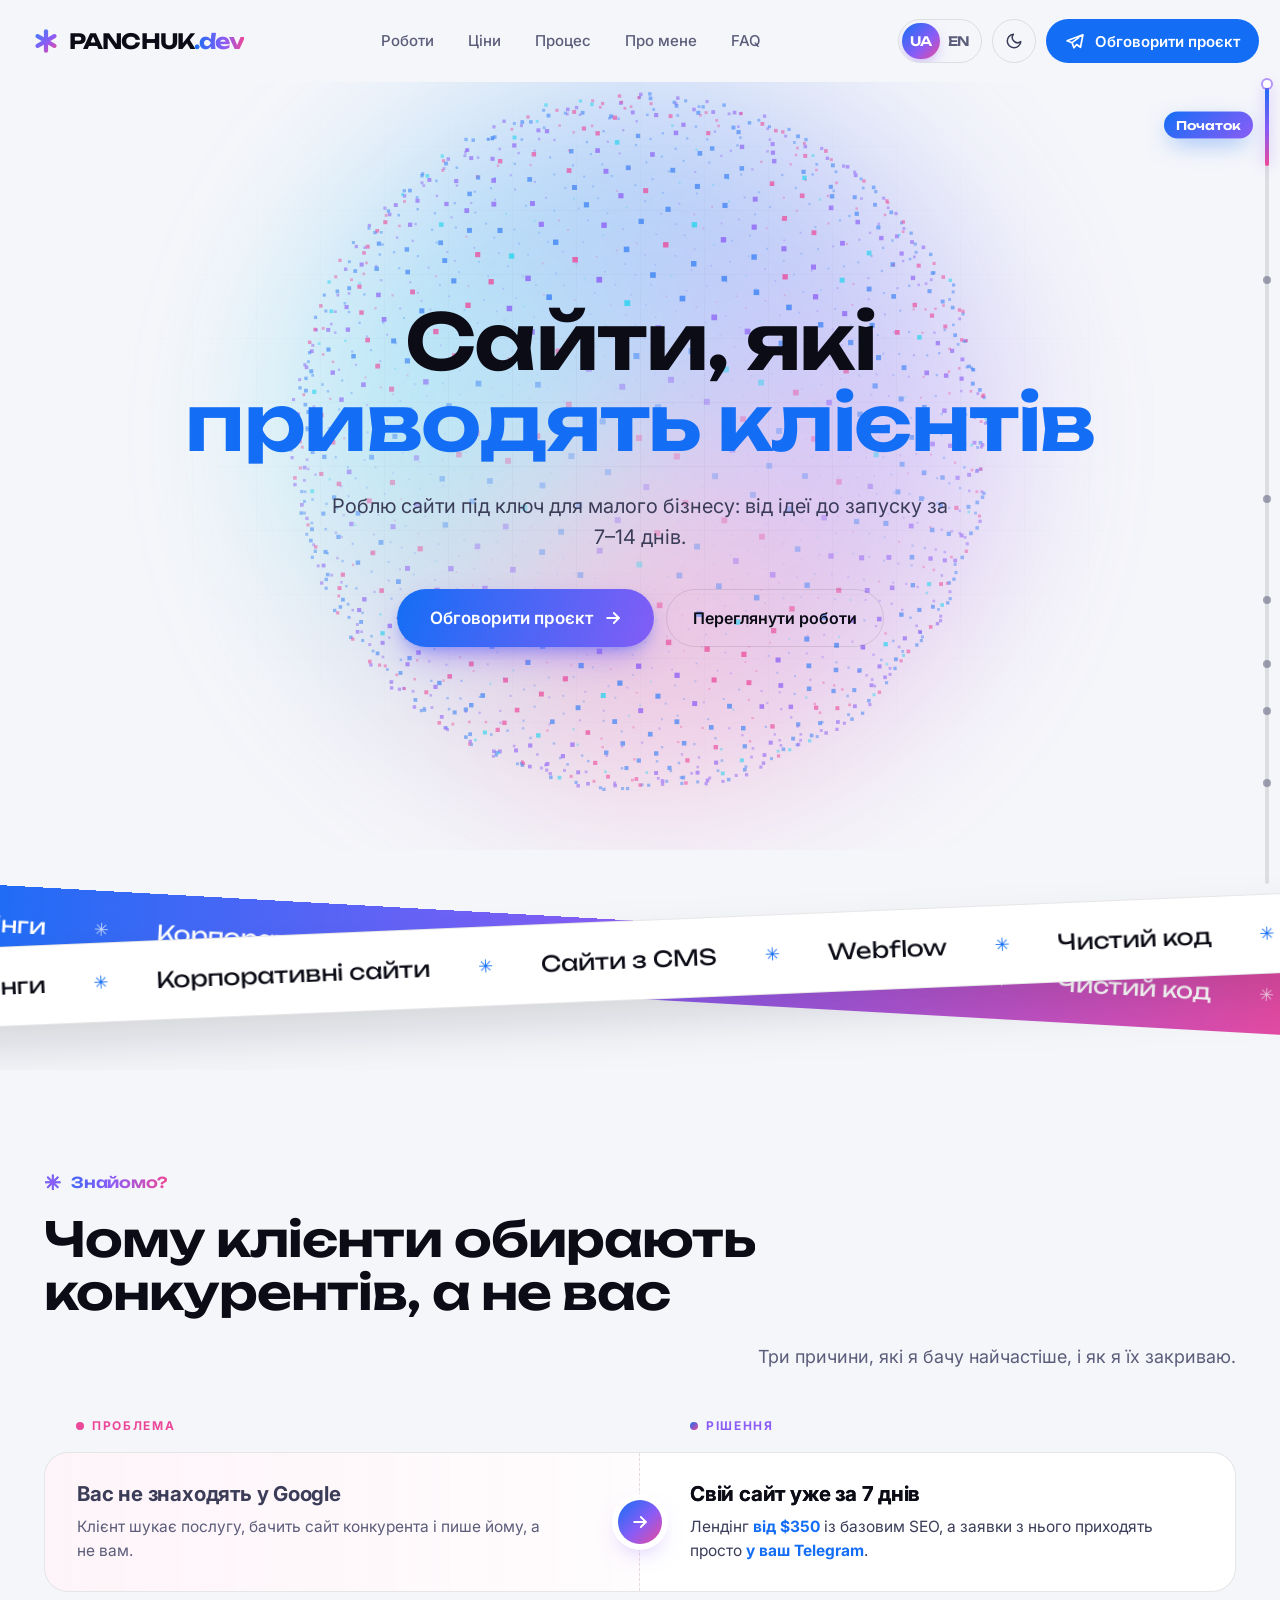
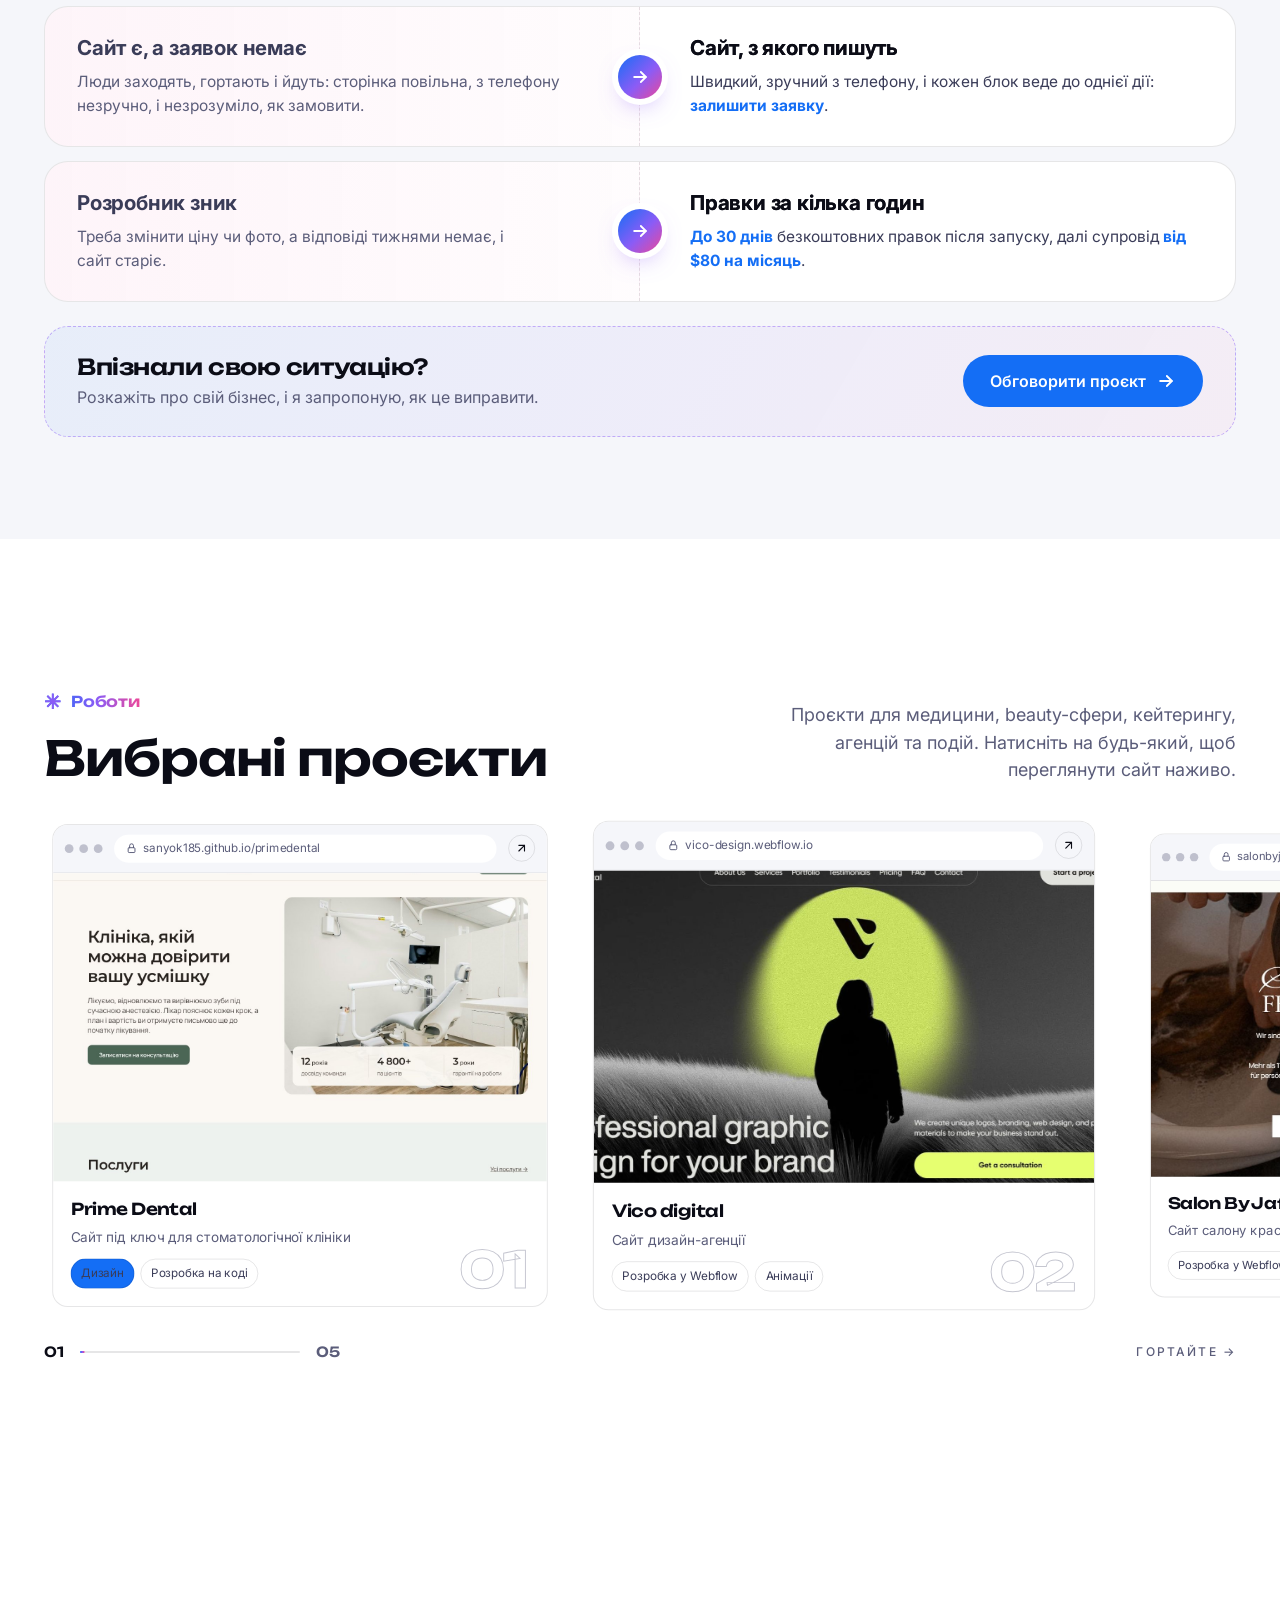
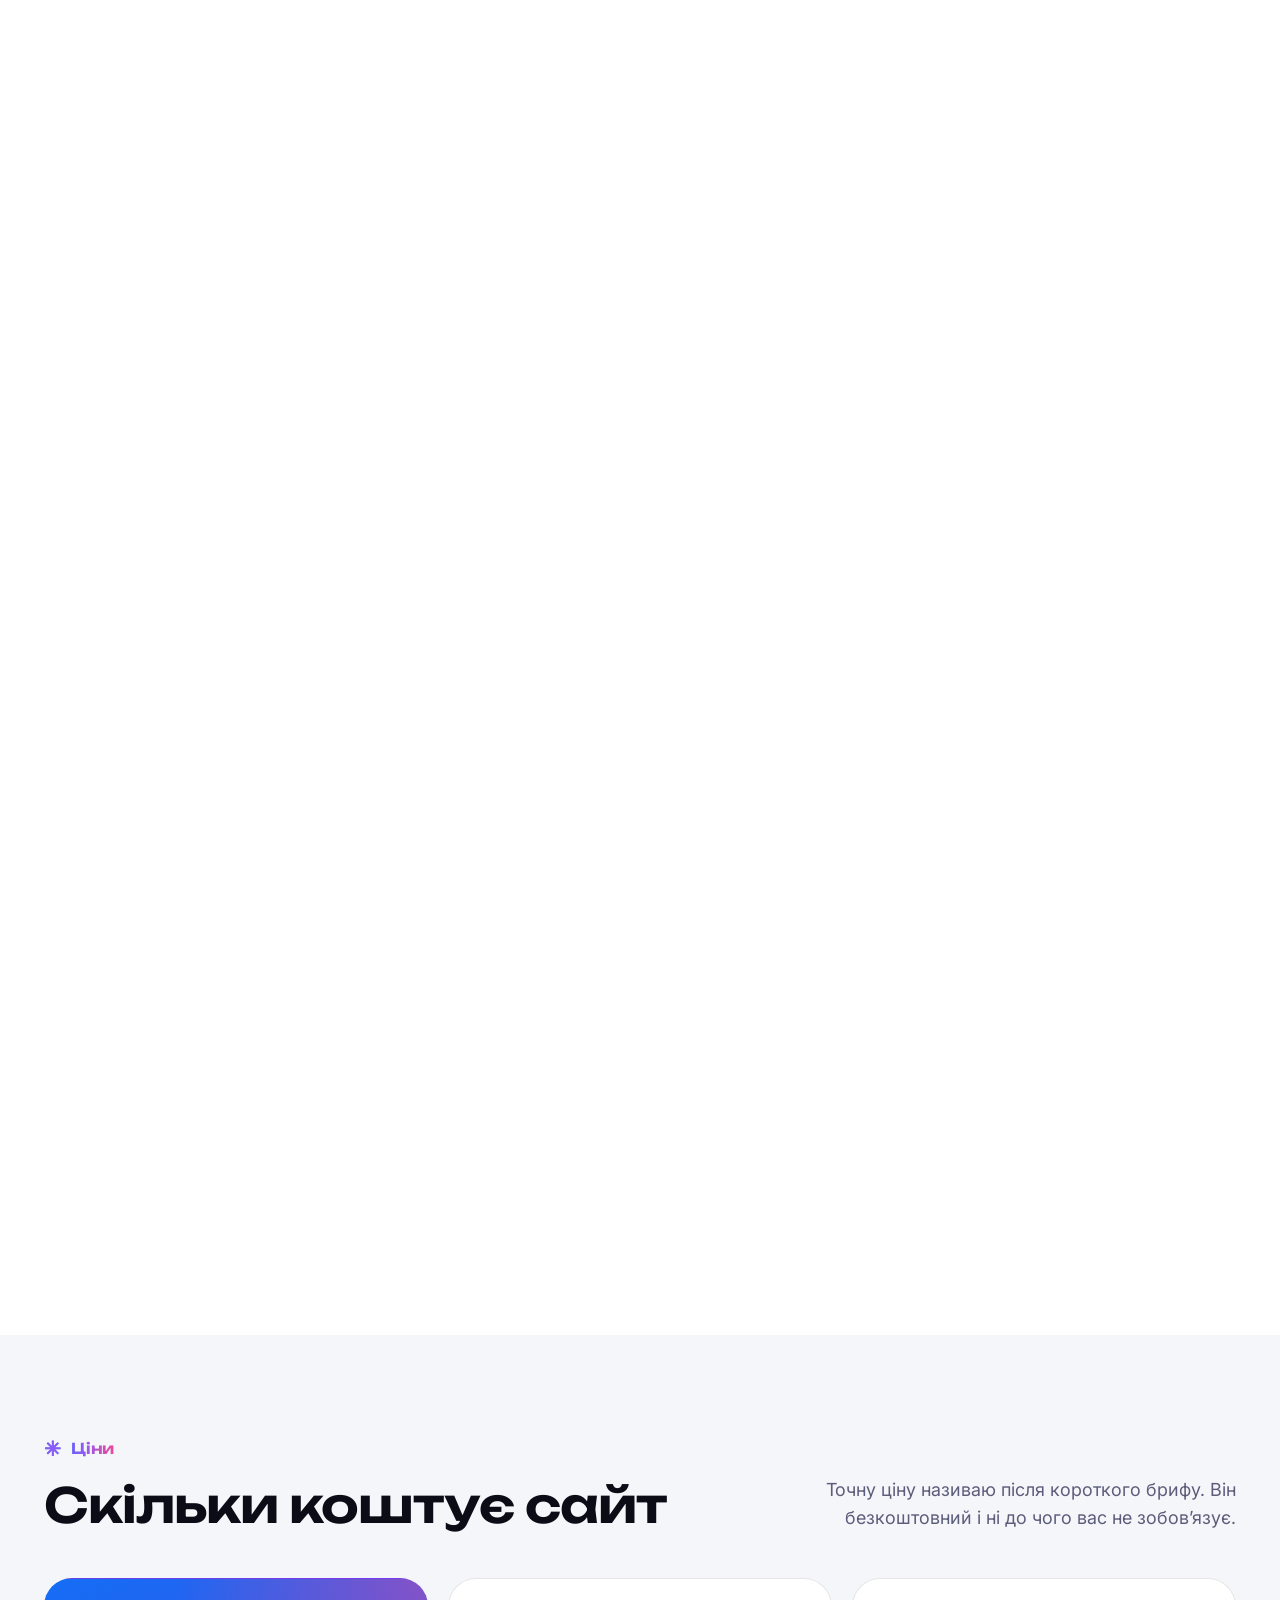
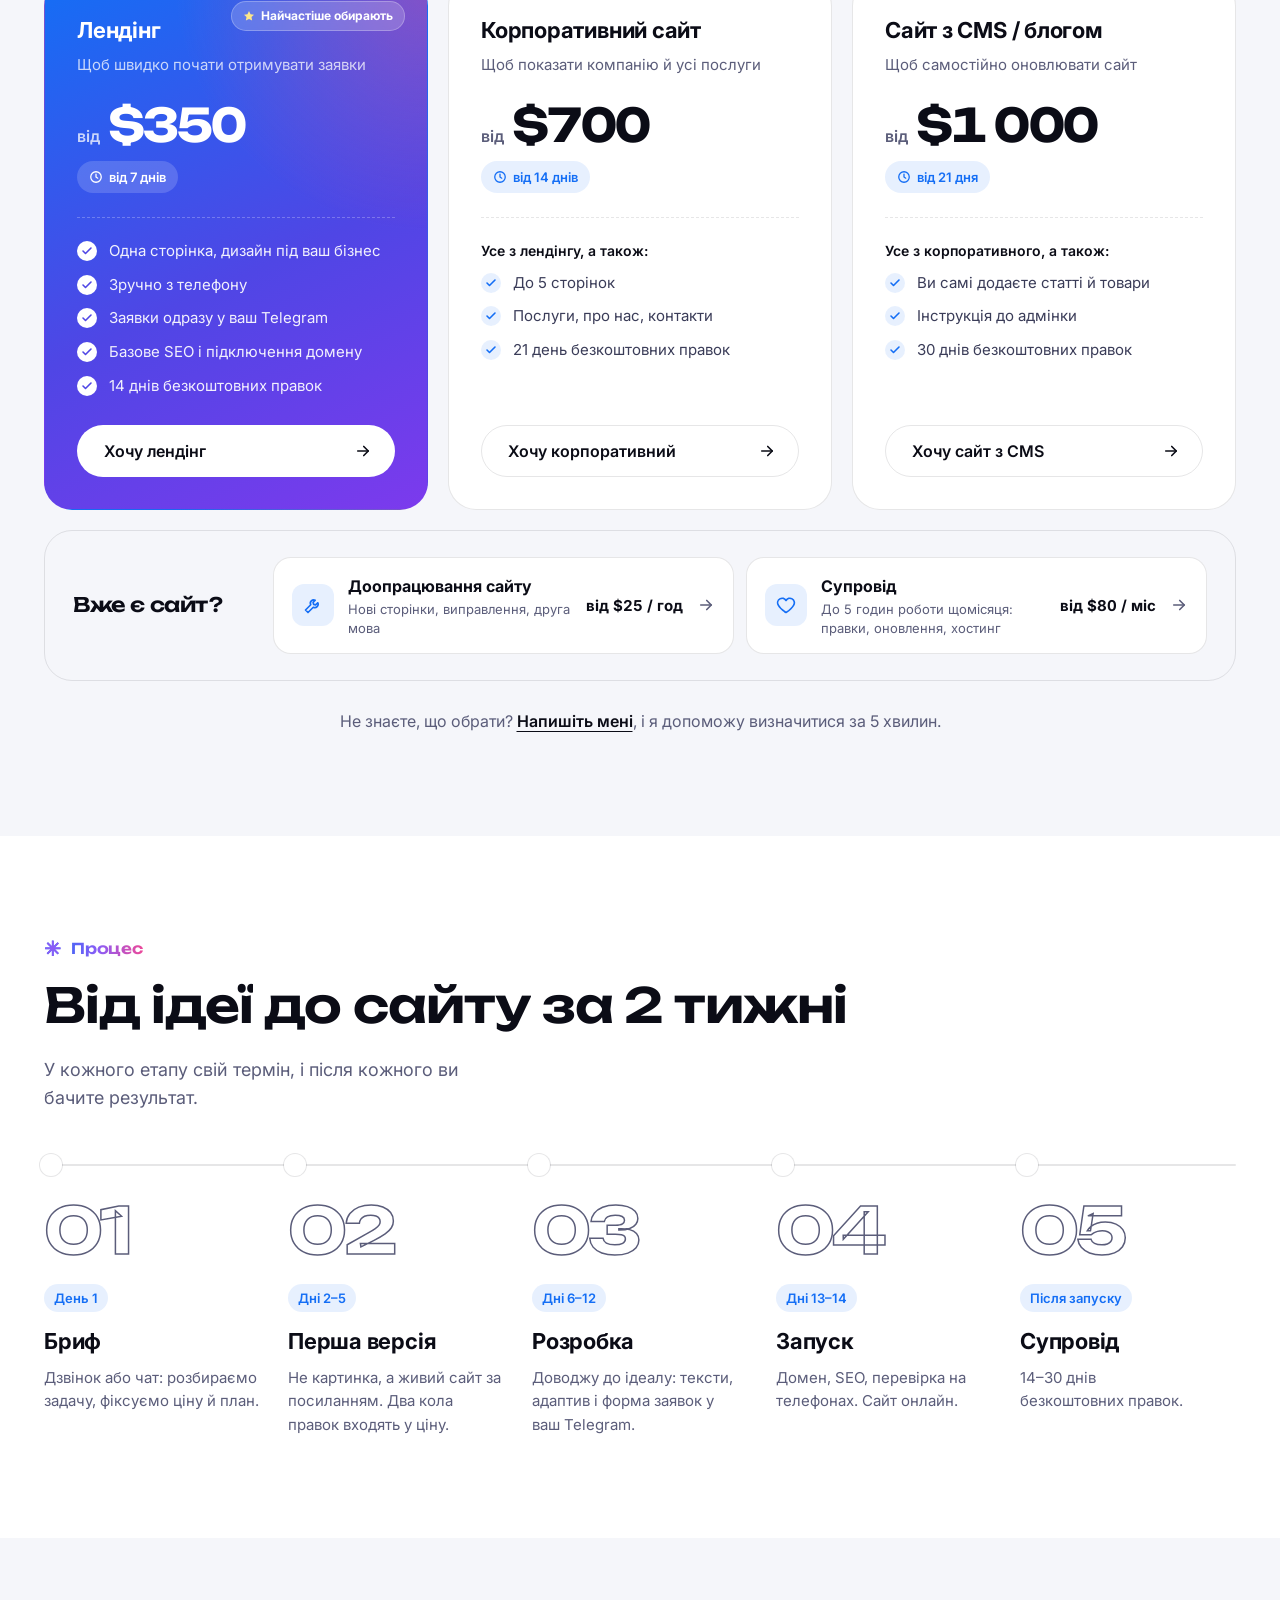
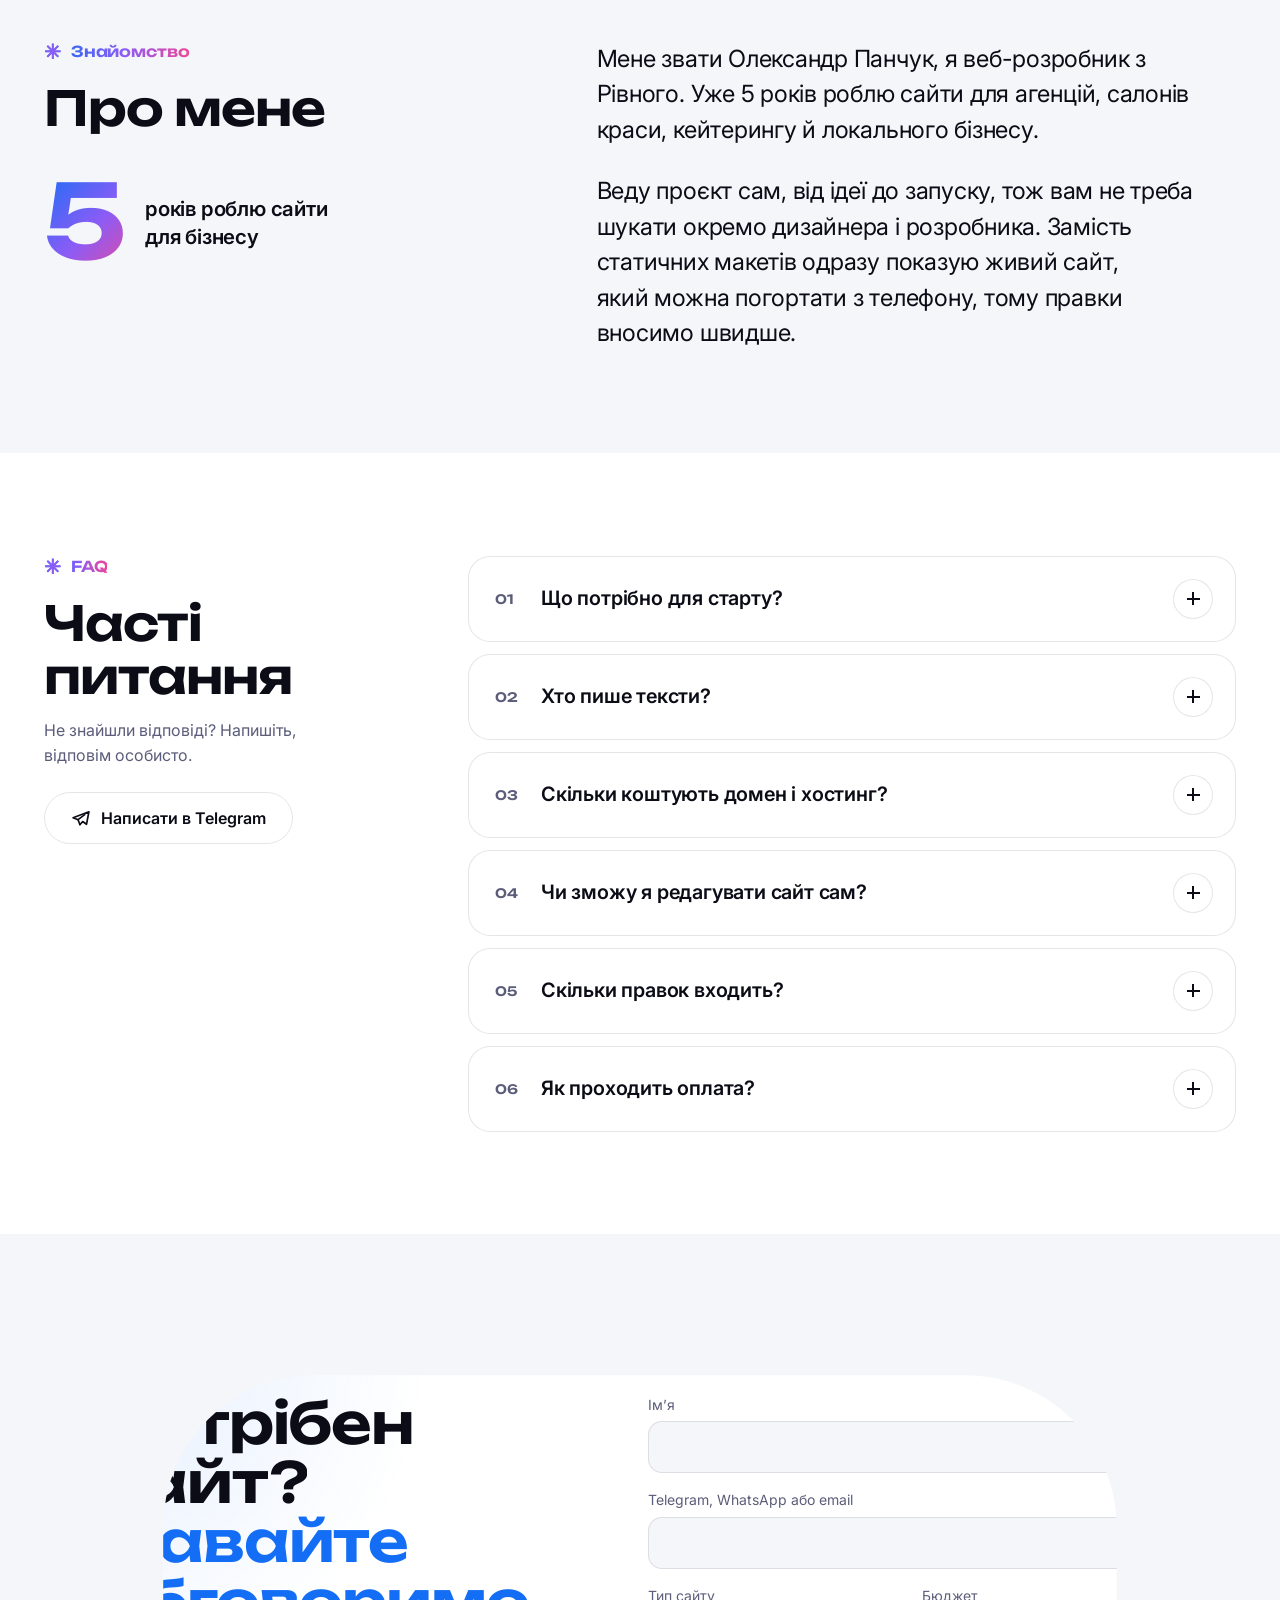
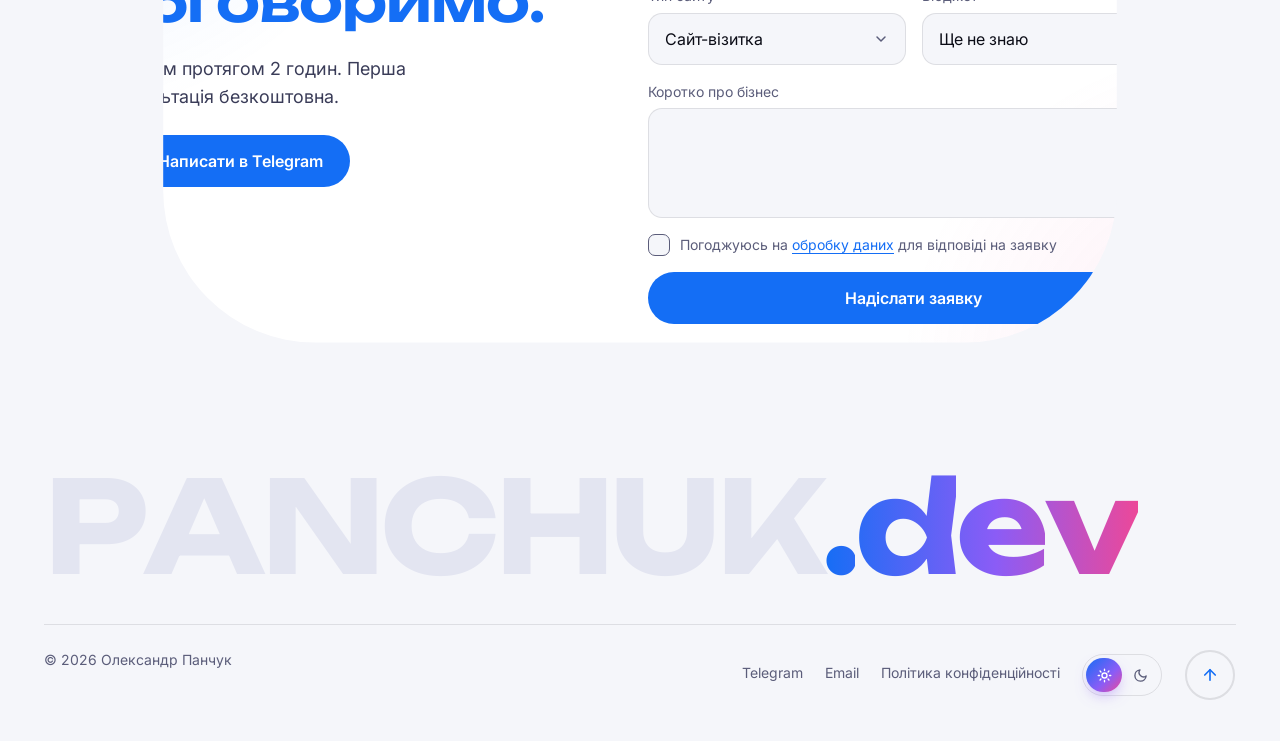
==== commit 2e40720f: "Pain points: selling copy, no duplicate icons, closing CTA; privacy page without label Co-Authored-B" ====
--- a/index.html
+++ b/index.html
@@ -45,9 +45,9 @@
       href="https://fonts.googleapis.com/css2?family=Inter:wght@400;500;600;700&family=Unbounded:wght@500;600;700&display=swap"
       rel="stylesheet"
     />
-    <link rel="stylesheet" href="css/style.css?v=202611261449" />
-    <link rel="stylesheet" href="css/fx.css?v=202611261449" />
-    <link rel="stylesheet" href="css/fx-pro.css?v=202611261449" />
+    <link rel="stylesheet" href="css/style.css?v=202611261453" />
+    <link rel="stylesheet" href="css/fx.css?v=202611261453" />
+    <link rel="stylesheet" href="css/fx-pro.css?v=202611261453" />
   </head>
   <body>
     <div class="pl" aria-hidden="true">
@@ -223,44 +223,30 @@
             <div class="head">
               <div>
                 <div class="tag">Знайомо?</div>
-                <h2 class="display h2">Три причини, чому клієнти йдуть до конкурентів</h2>
-              </div>
-              <p class="sub">Кожну з них можна виправити. Ось як я це роблю.</p>
+                <h2 class="display h2">Чому клієнти обирають конкурентів, а не вас</h2>
+              </div>
+              <p class="sub">Три причини, які я бачу найчастіше, і як я їх закриваю.</p>
             </div>
             <div class="ps">
               <div class="ps-cols" aria-hidden="true"><span class="ps-col-p">Проблема</span><span class="ps-col-s">Рішення</span></div>
               <div class="ps-row">
-                <div class="ps-problem">
-                  <span class="ps-ic ps-ic-x"><svg width="16" height="16" viewBox="0 0 24 24" fill="none" stroke="currentColor" stroke-width="2.6" stroke-linecap="round" aria-hidden="true"><path d="M7 7l10 10M17 7 7 17"></path></svg></span>
-                  <div><h3 class="ps-t">Вас немає в інтернеті</h3><p>Клієнти шукають послугу в Google і знаходять когось іншого.</p></div>
-                </div>
+                <div class="ps-problem" data-k="Проблема"><h3 class="ps-t">Вас не знаходять у Google</h3><p>Клієнт шукає послугу, бачить сайт конкурента і пише йому, а не вам.</p></div>
                 <div class="ps-arrow" aria-hidden="true"><span><svg width="20" height="20" viewBox="0 0 24 24" fill="none" stroke="currentColor" stroke-width="2.2" stroke-linecap="round" stroke-linejoin="round" aria-hidden="true"><path d="M5 12h14"></path><path d="m13 6 6 6-6 6"></path></svg></span></div>
-                <div class="ps-solution">
-                  <span class="ps-ic ps-ic-ok"><svg width="16" height="16" viewBox="0 0 24 24" fill="none" stroke="currentColor" stroke-width="3" stroke-linecap="round" stroke-linejoin="round" aria-hidden="true"><path d="M20 6 9 17l-5-5"></path></svg></span>
-                  <div><h3 class="ps-t">Лендінг за 7 днів</h3><p>Із формою, що надсилає заявки просто у ваш Telegram.</p></div>
-                </div>
+                <div class="ps-solution" data-k="Рішення"><h3 class="ps-t">Свій сайт уже за 7 днів</h3><p>Лендінг <b>від $350</b> із базовим SEO, а заявки з нього приходять просто <b>у ваш Telegram</b>.</p></div>
               </div>
               <div class="ps-row">
-                <div class="ps-problem">
-                  <span class="ps-ic ps-ic-x"><svg width="16" height="16" viewBox="0 0 24 24" fill="none" stroke="currentColor" stroke-width="2.6" stroke-linecap="round" aria-hidden="true"><path d="M7 7l10 10M17 7 7 17"></path></svg></span>
-                  <div><h3 class="ps-t">Сайт є, а заявок немає</h3><p>Повільний, незручний з телефону, і незрозуміло, що робити далі.</p></div>
-                </div>
+                <div class="ps-problem" data-k="Проблема"><h3 class="ps-t">Сайт є, а заявок немає</h3><p>Люди заходять, гортають і йдуть: сторінка повільна, з телефону незручно, і незрозуміло, як замовити.</p></div>
                 <div class="ps-arrow" aria-hidden="true"><span><svg width="20" height="20" viewBox="0 0 24 24" fill="none" stroke="currentColor" stroke-width="2.2" stroke-linecap="round" stroke-linejoin="round" aria-hidden="true"><path d="M5 12h14"></path><path d="m13 6 6 6-6 6"></path></svg></span></div>
-                <div class="ps-solution">
-                  <span class="ps-ic ps-ic-ok"><svg width="16" height="16" viewBox="0 0 24 24" fill="none" stroke="currentColor" stroke-width="3" stroke-linecap="round" stroke-linejoin="round" aria-hidden="true"><path d="M20 6 9 17l-5-5"></path></svg></span>
-                  <div><h3 class="ps-t">Сайт, що продає</h3><p>Швидкий, зручний з телефону, і все веде до однієї дії: залишити заявку.</p></div>
-                </div>
+                <div class="ps-solution" data-k="Рішення"><h3 class="ps-t">Сайт, з якого пишуть</h3><p>Швидкий, зручний з телефону, і кожен блок веде до однієї дії: <b>залишити заявку</b>.</p></div>
               </div>
               <div class="ps-row">
-                <div class="ps-problem">
-                  <span class="ps-ic ps-ic-x"><svg width="16" height="16" viewBox="0 0 24 24" fill="none" stroke="currentColor" stroke-width="2.6" stroke-linecap="round" aria-hidden="true"><path d="M7 7l10 10M17 7 7 17"></path></svg></span>
-                  <div><h3 class="ps-t">Розробник зник</h3><p>Треба змінити ціну чи фото, а відповіді тижнями немає.</p></div>
-                </div>
+                <div class="ps-problem" data-k="Проблема"><h3 class="ps-t">Розробник зник</h3><p>Треба змінити ціну чи фото, а відповіді тижнями немає, і сайт старіє.</p></div>
                 <div class="ps-arrow" aria-hidden="true"><span><svg width="20" height="20" viewBox="0 0 24 24" fill="none" stroke="currentColor" stroke-width="2.2" stroke-linecap="round" stroke-linejoin="round" aria-hidden="true"><path d="M5 12h14"></path><path d="m13 6 6 6-6 6"></path></svg></span></div>
-                <div class="ps-solution">
-                  <span class="ps-ic ps-ic-ok"><svg width="16" height="16" viewBox="0 0 24 24" fill="none" stroke="currentColor" stroke-width="3" stroke-linecap="round" stroke-linejoin="round" aria-hidden="true"><path d="M20 6 9 17l-5-5"></path></svg></span>
-                  <div><h3 class="ps-t">Супровід після запуску</h3><p>Дрібні правки вношу за кілька годин. Ви завжди знаєте, кому написати.</p></div>
-                </div>
+                <div class="ps-solution" data-k="Рішення"><h3 class="ps-t">Правки за кілька годин</h3><p><b>До 30 днів</b> безкоштовних правок після запуску, далі супровід <b>від $80 на місяць</b>.</p></div>
+              </div>
+              <div class="ps-cta">
+                <div><p class="ps-cta-t">Впізнали свою ситуацію?</p><p class="ps-cta-p">Розкажіть про свій бізнес, і я запропоную, як це виправити.</p></div>
+                <a class="btn btn-primary" href="#contact" data-lead-open><span>Обговорити проєкт</span><svg width="20" height="20" viewBox="0 0 24 24" fill="none" stroke="currentColor" stroke-width="2.2" stroke-linecap="round" stroke-linejoin="round" aria-hidden="true"><path d="M5 12h14"></path><path d="m13 6 6 6-6 6"></path></svg></a>
               </div>
             </div>
           </div>
@@ -920,9 +906,9 @@
         </svg>
       </a>
     </div>
-    <script src="js/main.js?v=202611261449" defer></script>
-    <script src="js/fx.js?v=202611261449" defer></script>
-    <script src="js/vendor/lenis.min.js?v=202611261449" defer></script>
-    <script src="js/fx-pro.js?v=202611261449" defer></script>
+    <script src="js/main.js?v=202611261453" defer></script>
+    <script src="js/fx.js?v=202611261453" defer></script>
+    <script src="js/vendor/lenis.min.js?v=202611261453" defer></script>
+    <script src="js/fx-pro.js?v=202611261453" defer></script>
   </body>
 </html>
--- a/css/style.css
+++ b/css/style.css
@@ -99,13 +99,10 @@
 .ps-col-s::before { background: linear-gradient(135deg, #146ef5, #ec4899); }
 .ps-row { position: relative; display: grid; grid-template-columns: 1fr 1fr; border-radius: 24px; border: 1px solid var(--line); background: var(--card); overflow: hidden; transition: border-color .35s, box-shadow .45s; }
 .ps-row:hover { border-color: rgba(139, 92, 246, .45); box-shadow: 0 26px 60px -32px rgba(139, 92, 246, .5); }
-.ps-problem, .ps-solution { display: flex; align-items: flex-start; gap: 16px; padding: 28px 32px; }
+.ps-problem, .ps-solution { padding: 28px 32px; }
 .ps-problem { padding-right: 48px; border-right: 1px dashed var(--line); background: linear-gradient(90deg, rgba(236, 72, 153, .06), rgba(236, 72, 153, .015)); }
 .ps-solution { padding-left: 50px; }
-.ps-ic { flex: none; width: 34px; height: 34px; margin-top: 1px; display: flex; align-items: center; justify-content: center; border-radius: 50%; }
-.ps-ic-x { color: #ec4899; background: rgba(236, 72, 153, .12); }
-.ps-ic-ok { color: #fff; background: linear-gradient(135deg, #146ef5, #8b5cf6 55%, #ec4899); box-shadow: 0 6px 14px -6px rgba(139, 92, 246, .7); }
-.ps-t { margin: 4px 0 6px; font-size: clamp(18px, 1.6vw, 21px); font-weight: 700; letter-spacing: -0.01em; line-height: 1.3; color: var(--strong); }
+.ps-t { margin: 0 0 8px; font-size: clamp(18px, 1.6vw, 21px); font-weight: 700; letter-spacing: -0.01em; line-height: 1.3; color: var(--strong); }
 .ps-problem .ps-t { color: var(--text); }
 .ps-problem p, .ps-solution p { margin: 0; font-size: 15.5px; line-height: 1.55; }
 .ps-problem p { color: var(--muted); }
@@ -633,3 +630,23 @@
   .legal-back { display: none; }
   .legal-sec p, .legal-sec li { font-size: 16px; }
 }
+
+/* Рішення: ключові факти виділені кольором */
+.ps-solution b { font-weight: 700; color: var(--accent); }
+.pf.dark .ps-solution b { color: var(--accent-2); }
+.ps-solution .ps-t { background: linear-gradient(90deg, var(--strong), var(--strong)); -webkit-background-clip: text; background-clip: text; }
+/* Заклик наприкінці секції */
+.ps-cta { margin-top: 10px; display: flex; align-items: center; justify-content: space-between; gap: 20px 32px; flex-wrap: wrap; padding: 26px 32px; border-radius: 24px; border: 1px dashed rgba(139, 92, 246, .45); background: linear-gradient(120deg, rgba(20, 110, 245, .06), rgba(139, 92, 246, .06) 55%, rgba(236, 72, 153, .05)); }
+.ps-cta p { margin: 0; }
+.ps-cta-t { font: 600 clamp(19px, 1.8vw, 22px)/1.3 Unbounded, Inter, sans-serif; letter-spacing: -0.02em; color: var(--strong); }
+.ps-cta-p { margin-top: 4px !important; color: var(--muted); font-size: 16px; }
+.ps-cta .btn svg { transition: transform .45s cubic-bezier(.34, 1.56, .64, 1); }
+.ps-cta .btn:hover svg { transform: translateX(4px); }
+@media screen and (max-width: 767px) {
+  /* На телефоні колонок немає — підпис над кожною половиною */
+  .ps-problem::before, .ps-solution::before { content: attr(data-k); display: block; margin-bottom: 8px; font-size: 11px; font-weight: 700; text-transform: uppercase; letter-spacing: .14em; }
+  .ps-problem::before { color: #ec4899; }
+  .ps-solution::before { color: #8b5cf6; }
+  .ps-cta { padding: 22px 20px; }
+  .ps-cta .btn { width: 100%; }
+}
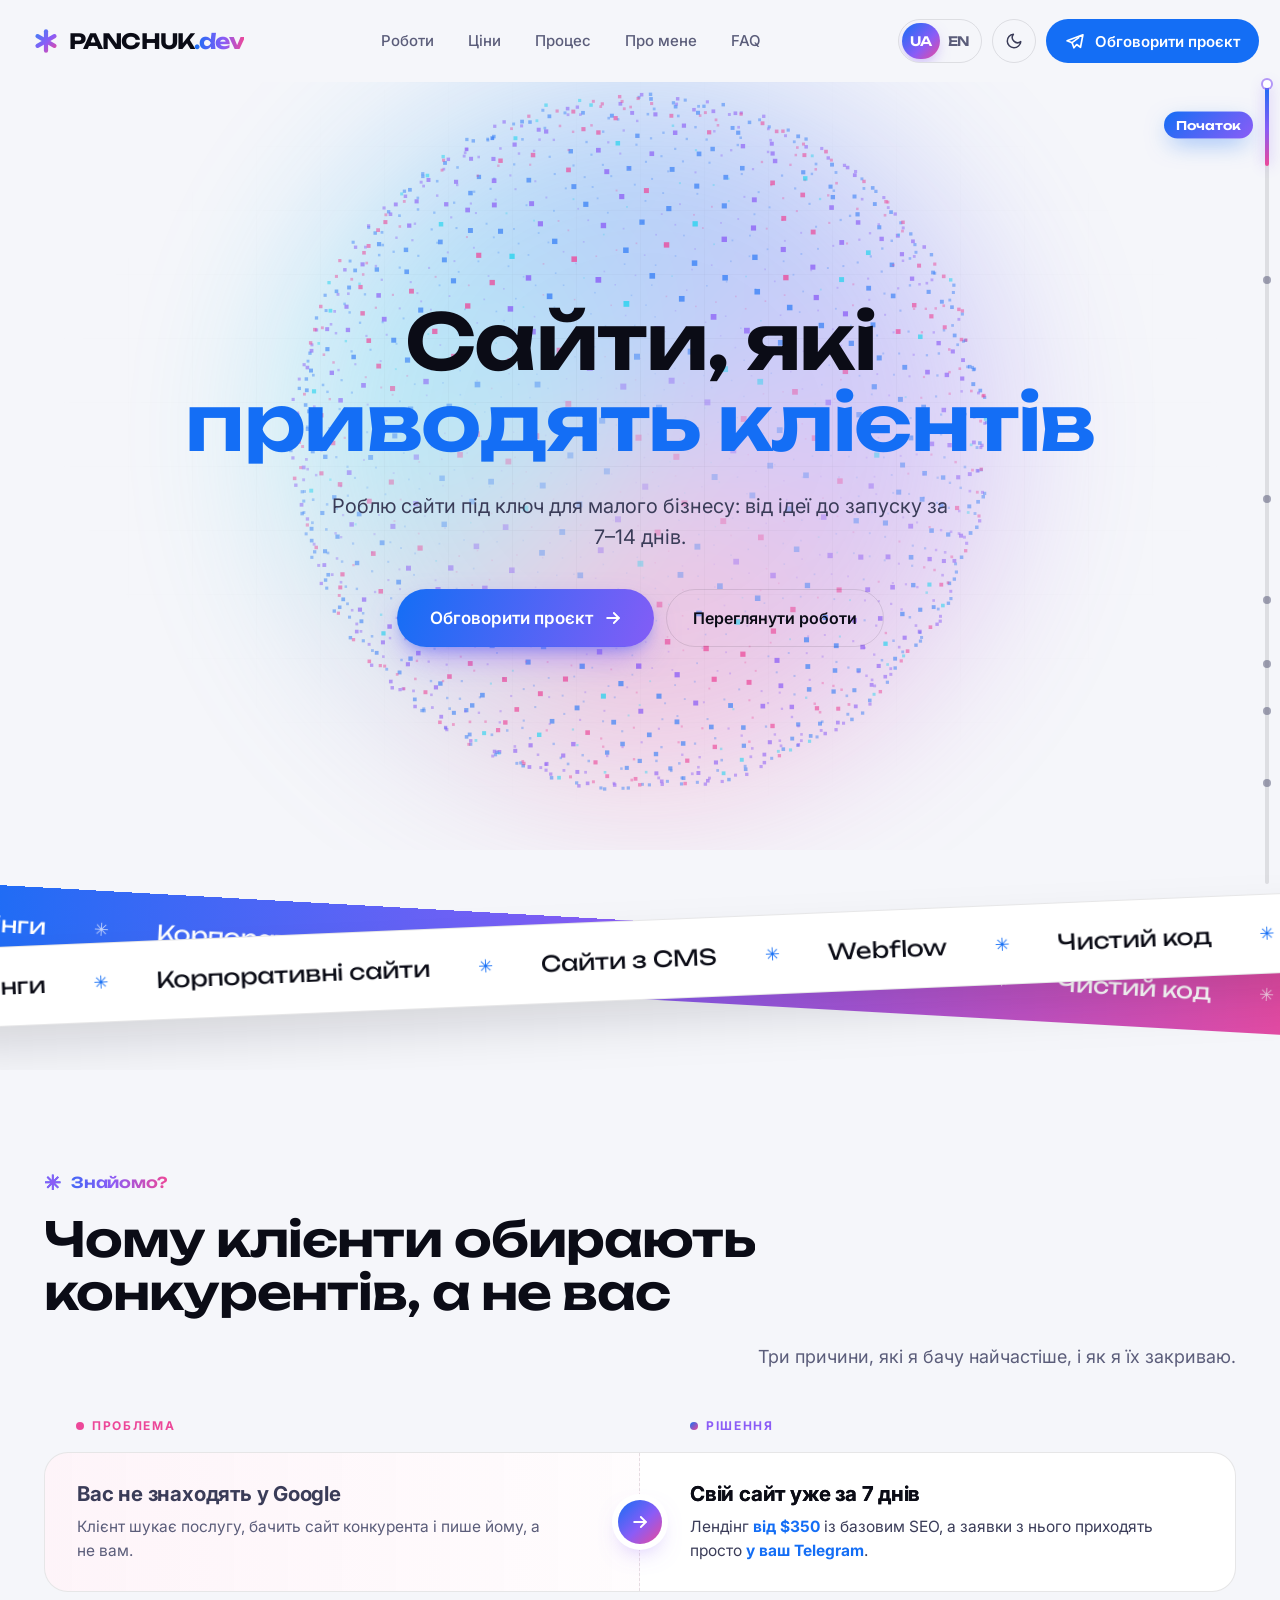
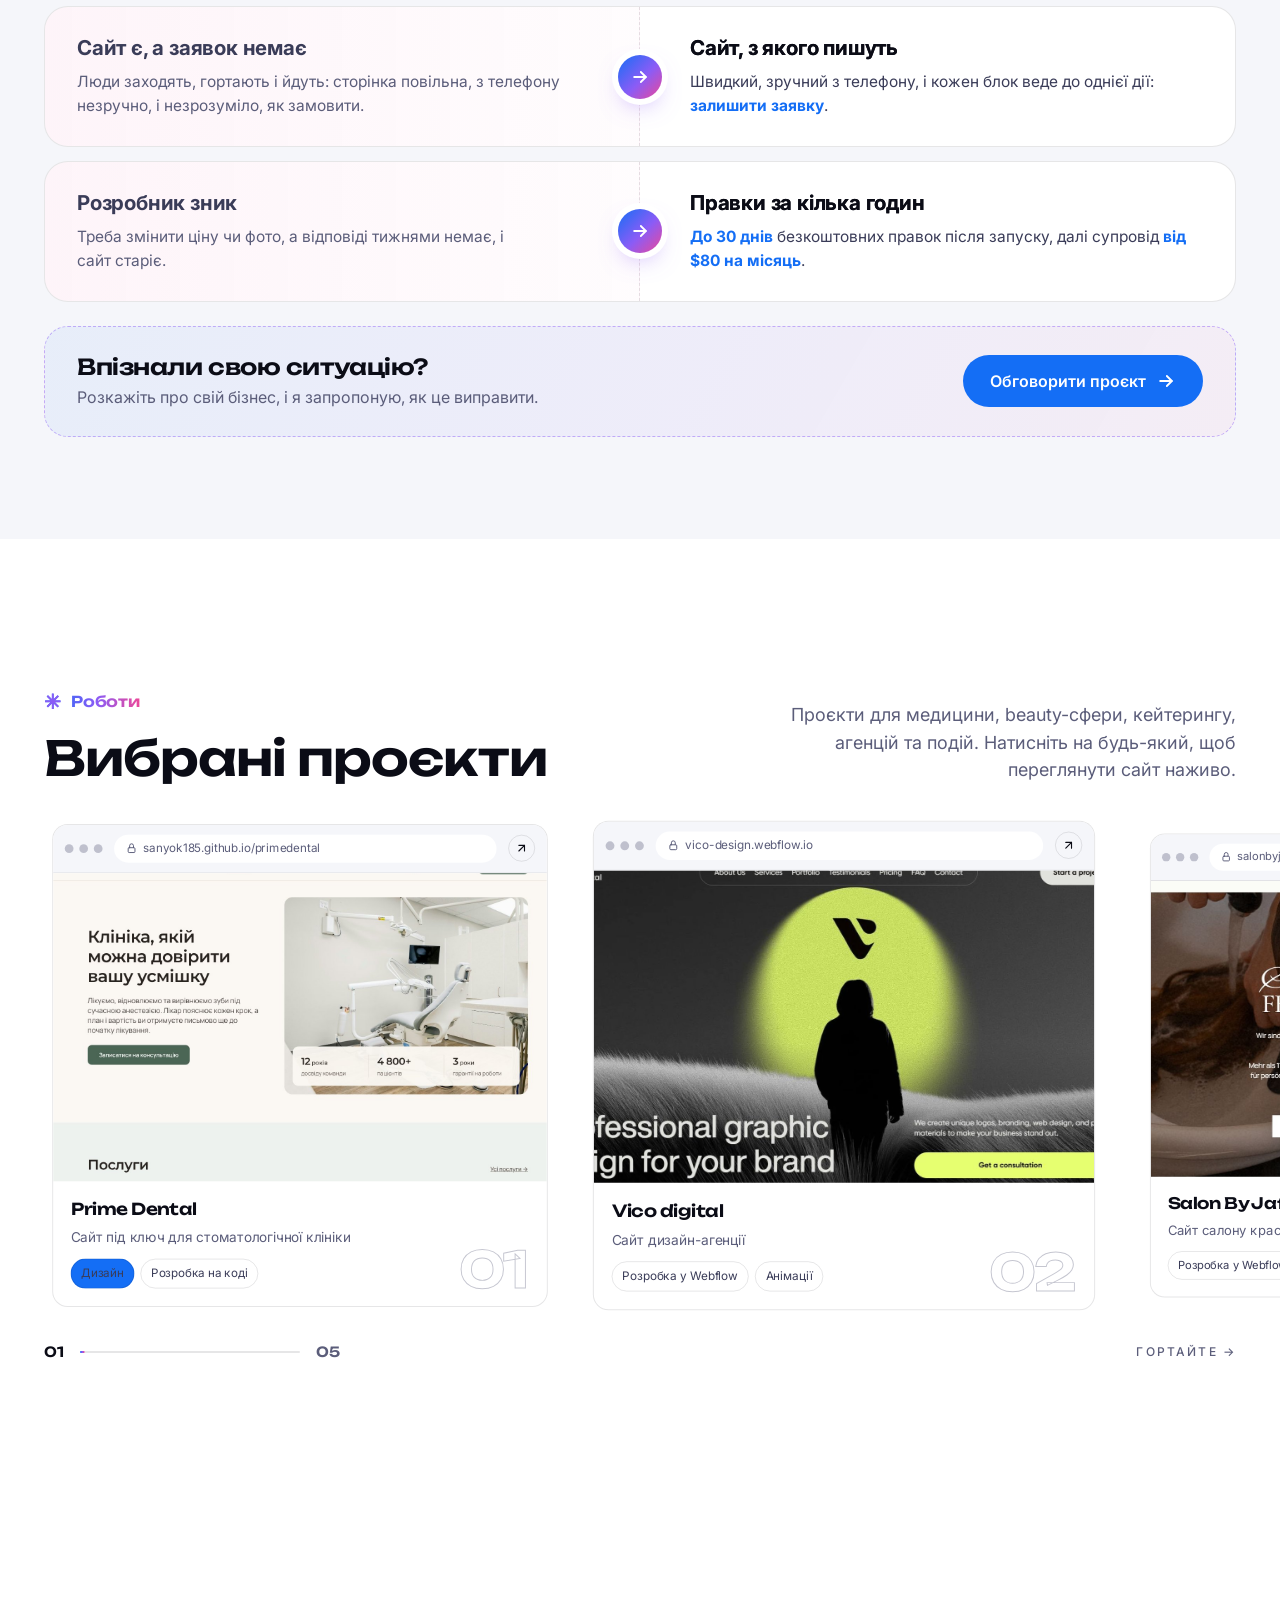
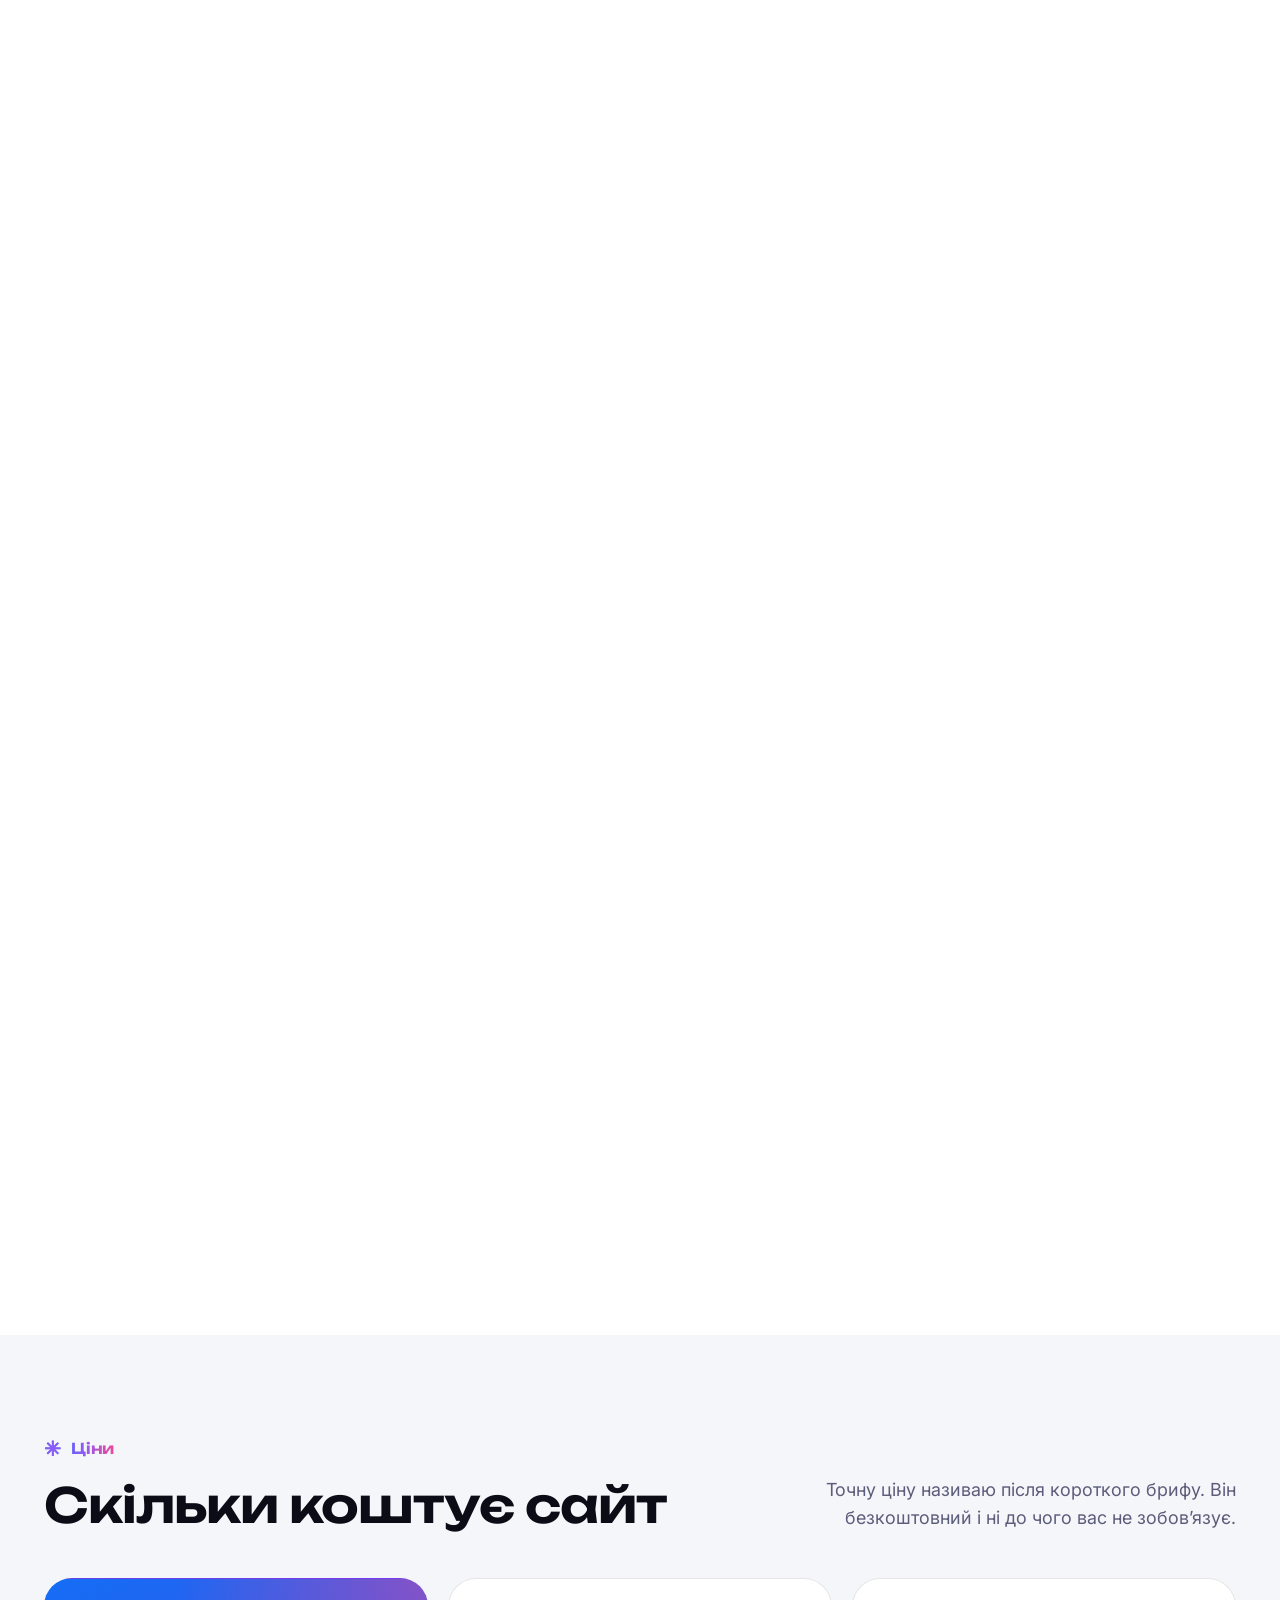
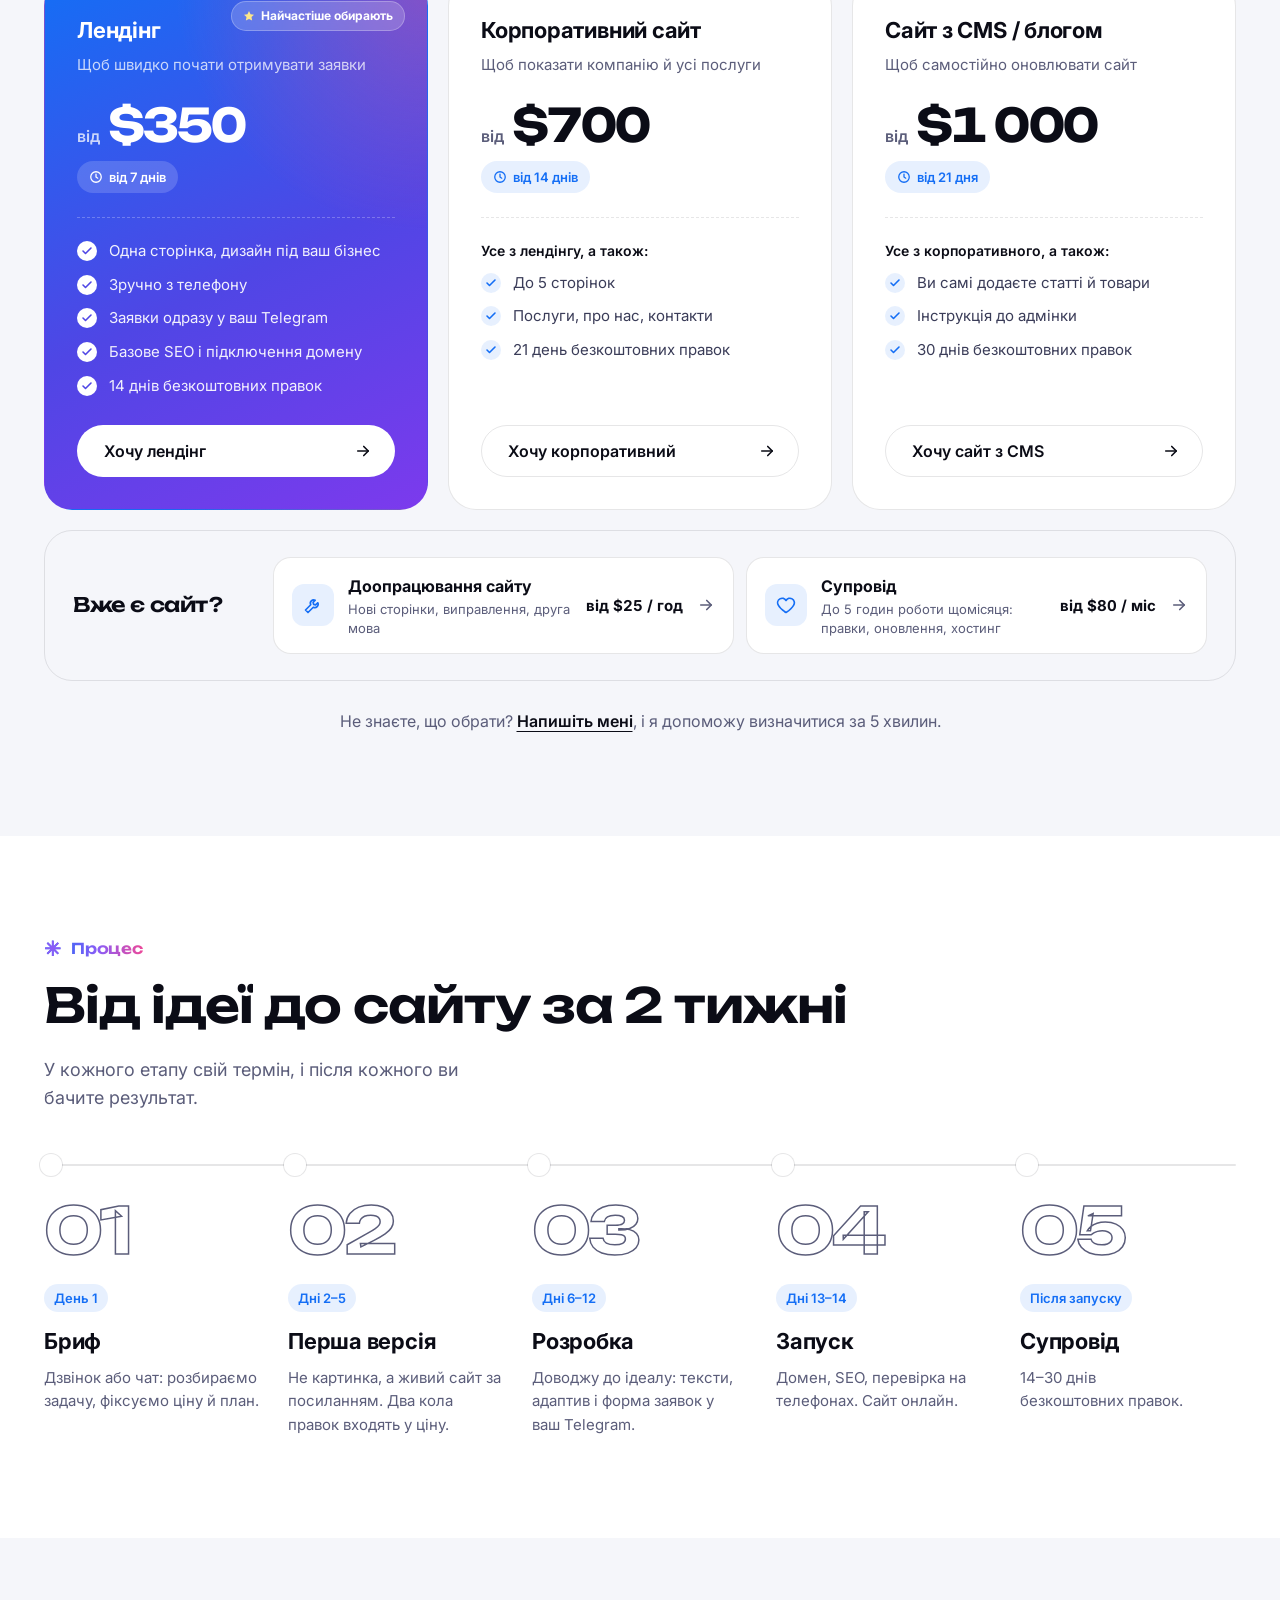
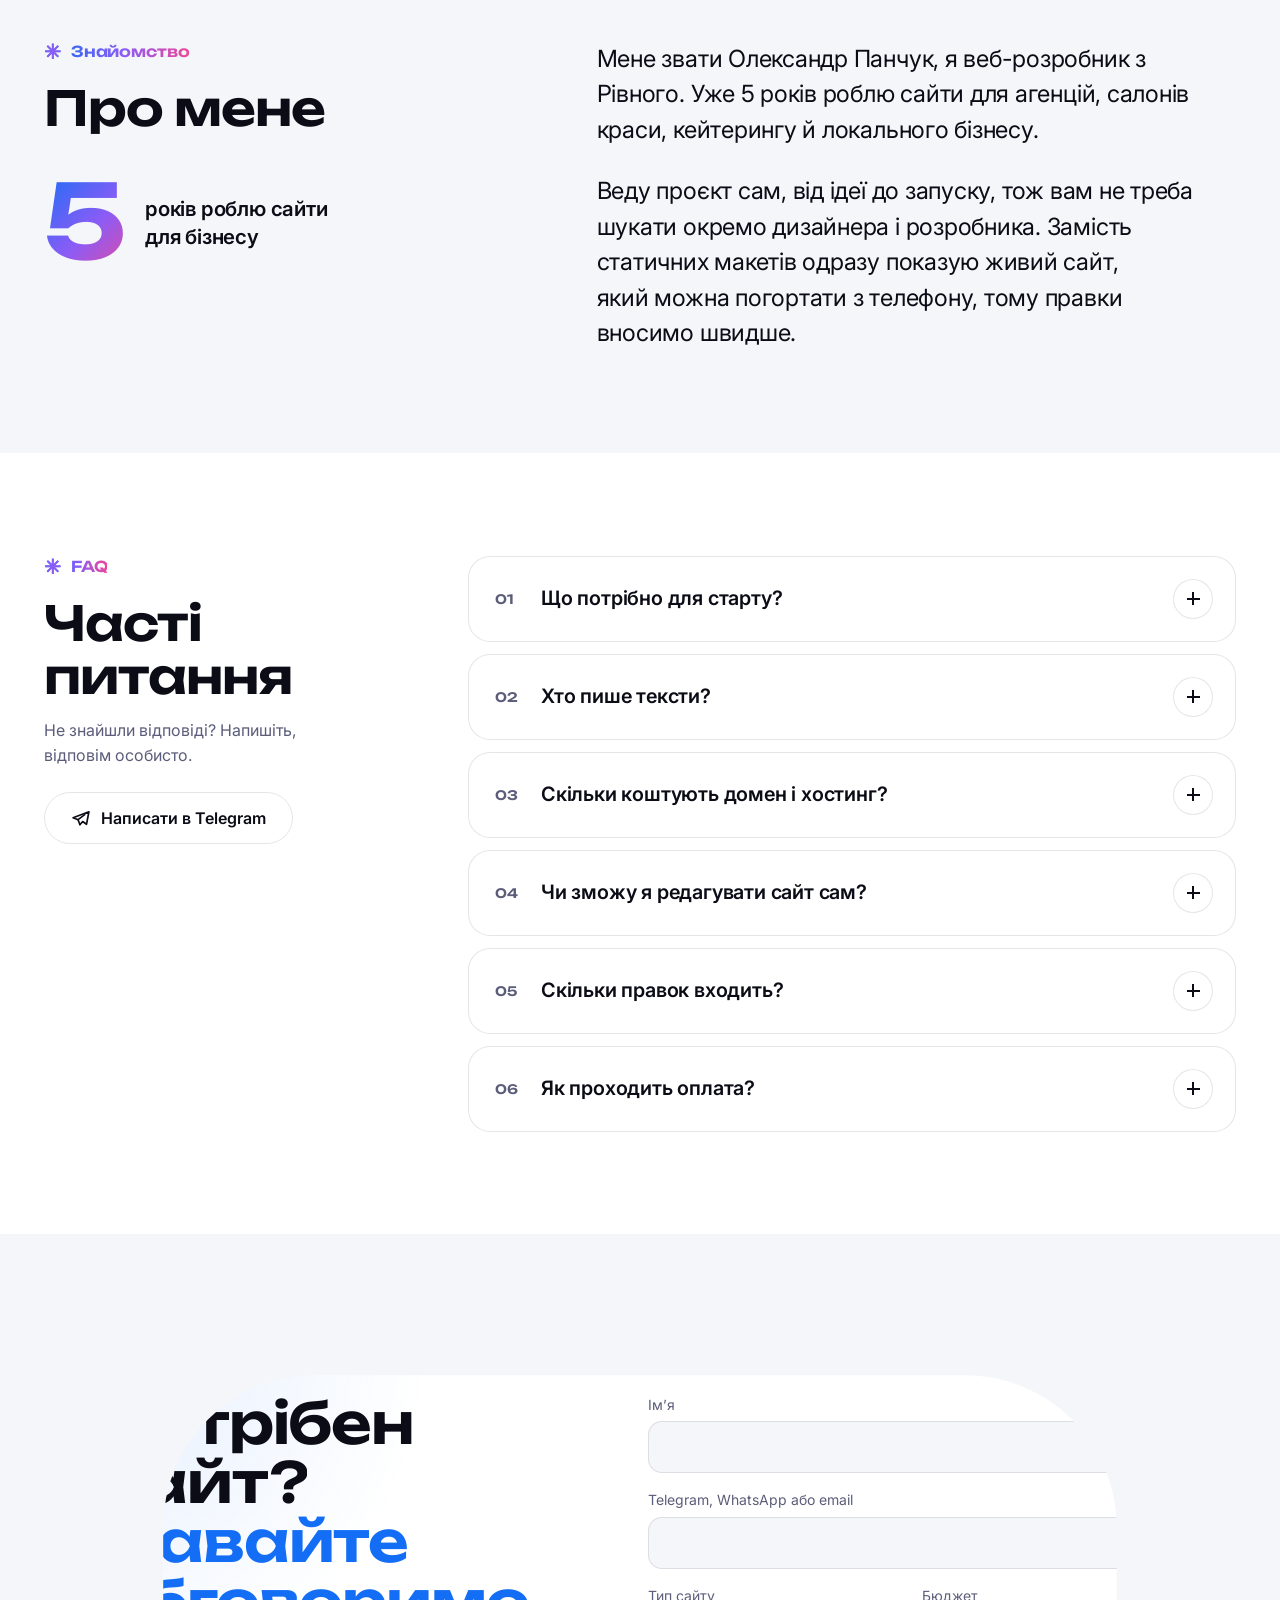
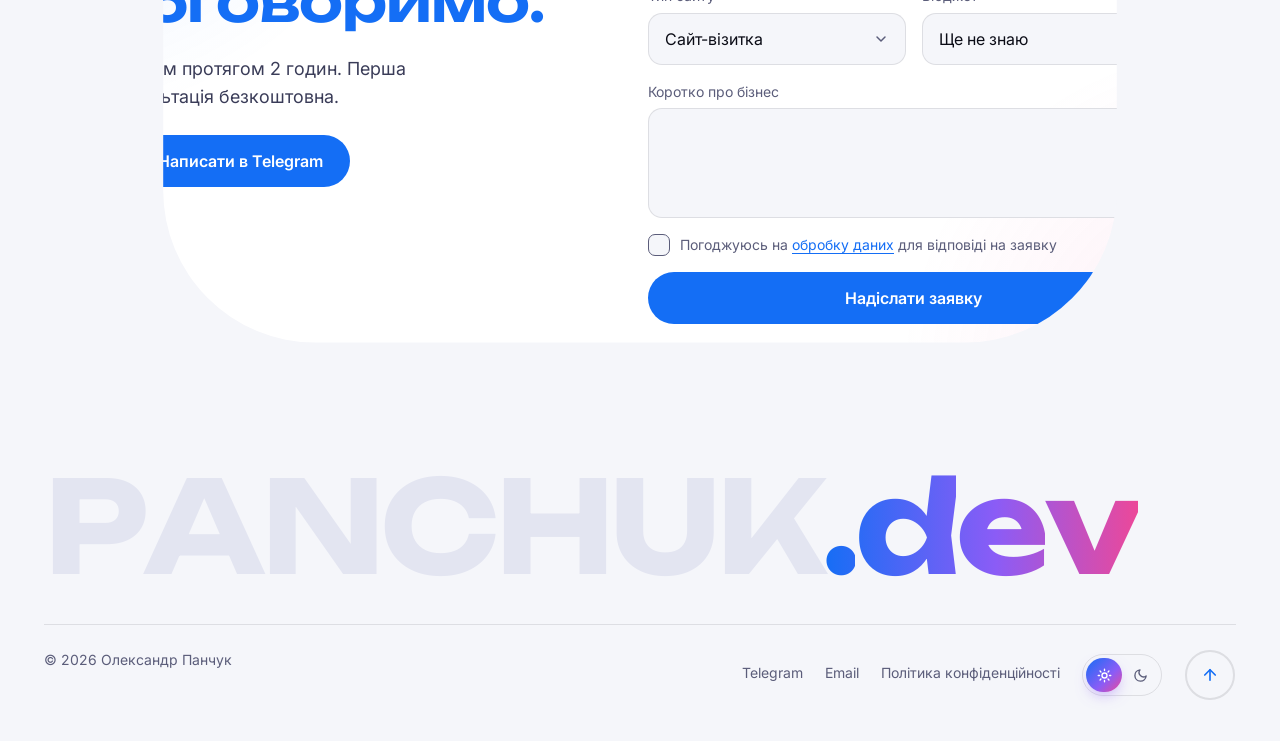
==== commit c6e45b7c: "Lead form sends inquiries to Telegram via Vercel function (api/lead.js) with honeypot and validation" ====
--- a/index.html
+++ b/index.html
@@ -45,9 +45,9 @@
       href="https://fonts.googleapis.com/css2?family=Inter:wght@400;500;600;700&family=Unbounded:wght@500;600;700&display=swap"
       rel="stylesheet"
     />
-    <link rel="stylesheet" href="css/style.css?v=202611261453" />
-    <link rel="stylesheet" href="css/fx.css?v=202611261453" />
-    <link rel="stylesheet" href="css/fx-pro.css?v=202611261453" />
+    <link rel="stylesheet" href="css/style.css?v=202611261454" />
+    <link rel="stylesheet" href="css/fx.css?v=202611261454" />
+    <link rel="stylesheet" href="css/fx-pro.css?v=202611261454" />
   </head>
   <body>
     <div class="pl" aria-hidden="true">
@@ -845,6 +845,7 @@
                 <label class="field"
                   ><span>Коротко про бізнес</span><textarea class="input area" name="details" rows="4"></textarea>
                 </label>
+                <input class="hp" type="text" name="website" tabindex="-1" autocomplete="off" aria-hidden="true" />
                 <label class="check"
                   ><input type="checkbox" name="consent" required /><span
                     >Погоджуюсь на <a href="privacy.html" target="_blank">обробку даних</a> для відповіді на заявку</span
@@ -906,9 +907,9 @@
         </svg>
       </a>
     </div>
-    <script src="js/main.js?v=202611261453" defer></script>
-    <script src="js/fx.js?v=202611261453" defer></script>
-    <script src="js/vendor/lenis.min.js?v=202611261453" defer></script>
-    <script src="js/fx-pro.js?v=202611261453" defer></script>
+    <script src="js/main.js?v=202611261454" defer></script>
+    <script src="js/fx.js?v=202611261454" defer></script>
+    <script src="js/vendor/lenis.min.js?v=202611261454" defer></script>
+    <script src="js/fx-pro.js?v=202611261454" defer></script>
   </body>
 </html>
--- a/css/style.css
+++ b/css/style.css
@@ -650,3 +650,6 @@
   .ps-cta { padding: 22px 20px; }
   .ps-cta .btn { width: 100%; }
 }
+
+/* Пастка для спам-ботів у формі */
+.hp { position: absolute !important; left: -9999px; width: 1px; height: 1px; opacity: 0; pointer-events: none; }
